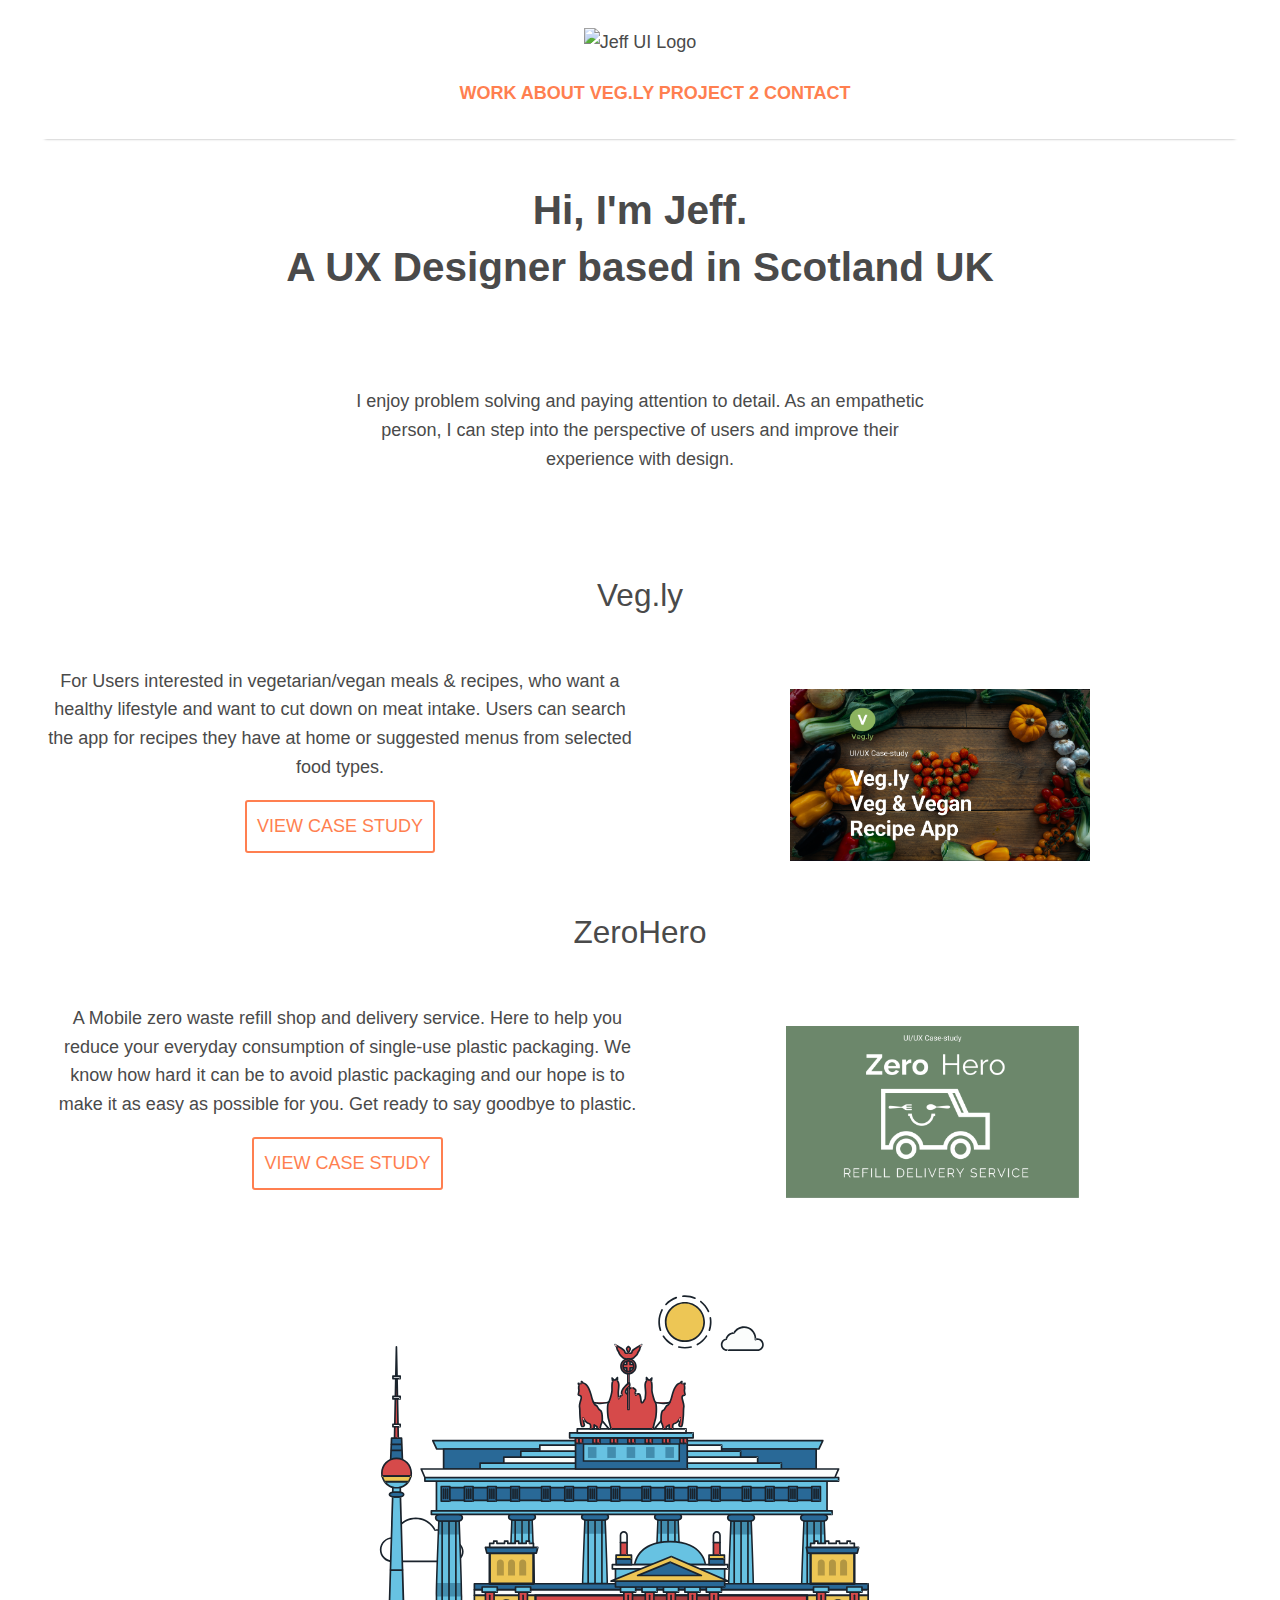
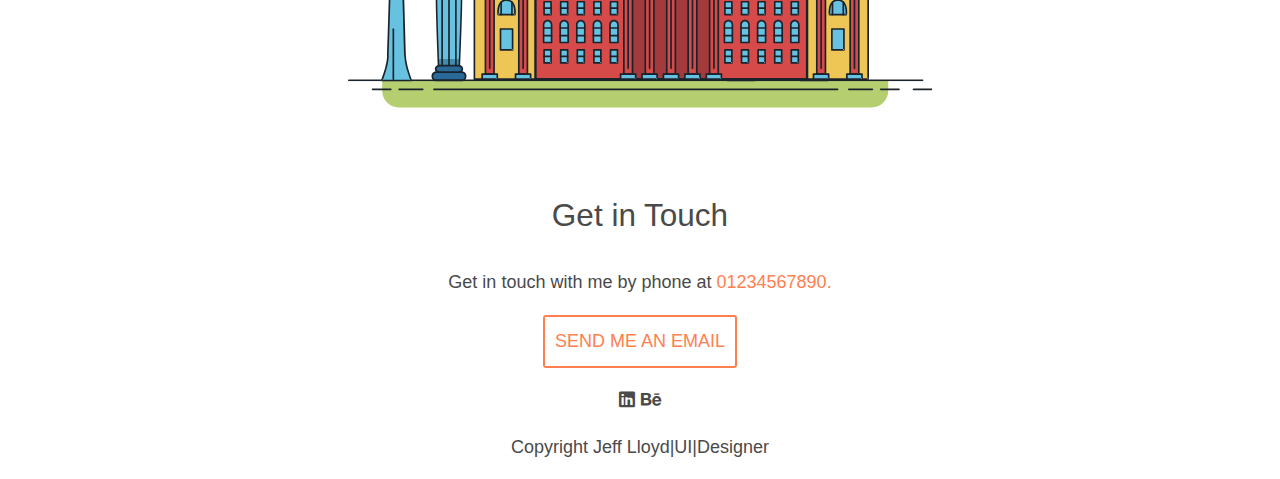
==== Index.html @ 9f799998 "Added CSS Animations" ====
<!DOCTYPE html>
<html lang="en" dir="ltr">

<head>
  <meta name="viewport" content="width=device-width, initial-scale=1" />
  <link rel="stylesheet" type="text/css" href="css/style.css" />
  <meta charset="utf-8">
  <link href="Images/favicon.png" rel="shortcut icon">
  <link rel="stylesheet" href="https://use.fontawesome.com/releases/v5.0.7/css/all.css">

  <title>
    Jeff Lloyd|UI|Designer
  </title>
</head>

<body id="home">
  <div class="container">
    </style>
    <header>
      <img class="logo" img src="Images/Logo.png" alt="Jeff UI Logo" </img>
      <nav>
        <ul class="navigation">
          <a href="index.html">Work</a>
          <a href="about.html">About</a>
          <a href="vegly.html">Veg.ly</a>
          <a href="#">Project 2</a>
          <a href="#">Contact</a>
      </nav>
  </div>
  </header>

  <main>
    <div id="hero">
      <div class="container">
        <h2>Hi, I'm Jeff.<br>A UX Designer based in Scotland UK</h2>
        <span>
          <p> I enjoy problem solving and paying attention to detail. As an empathetic person,
            I can step into the perspective of users and improve their experience with design.</p>
      </div>
    </div>

    <div id="work">
      <!-- work section -->
      <div class="container">
        <h3>Veg.ly</h3>
        <div class="row">
          <div class="column col-md-6">
            <p>For Users interested in vegetarian/vegan meals & recipes, who want a healthy lifestyle and want to cut down on meat intake.
              Users can search the app for recipes they have at home or suggested menus from selected food types.</p>
            <a href="#" class="button contact">View Case Study</a>
          </div>


          <div class="row">
            <div class="column col-md-6">
              <picture>
                <source srcset="https://via.placeholder.com/400" media="(max-width:767px)">
                <img src="Images/vegly.png" alt="Veg.ly Portfolio" width="1200x800" alt="veg.ly Prototype">
              </picture>
            </div>


            <div id="work">
              <!-- work section -->
              <div class="container">
                <h3>ZeroHero</h3>
                <div class="row">
                  <div class="column col-md-6">
                    <p>A Mobile zero waste refill shop and delivery service. Here to help you reduce your everyday consumption of single-use plastic packaging.
                      We know how hard it can be to avoid plastic packaging and our hope is to make it as easy as possible for you.
                      Get ready to say goodbye to plastic.</p>
                    <a href="#" class="button contact">View Case Study</a>
                  </div>


                  <div class="row">
                    <div class="column col-md-6">
                      <picture>
                        <source srcset="https://via.placeholder.com/400" media="(max-width:767px)">
                        <img src="Images/zerohero.png" alt="Veg.ly Portfolio" width="1200x800" alt="Zerohereo Prototype">
                      </picture>
                    </div>

                    <div>
                      <picture>
                        <svg id="about-picture" xmlns="http://www.w3.org/2000/svg" class="berlin-illustration" height="auto" viewBox="0 0 700 505" xmlns:xlink="http://www.w3.org/1999/xlink">
                          <defs>
                            <polygon id="a" points=".06 231.917 .06 .929 688.717 .929 688.717 231.917"></polygon>
                          </defs>
                          <g fill="none" fill-rule="evenodd">
                            <g transform="translate(0 241)" class="cloud-front">
                              <path fill="#1A232C"
                                d="M87.602,29 L87.602,28 C87.326,28.001 87.103,28.024 86.927,28.033 L86.979,29.031 L87.947,28.78 C85.741,20.282 78.041,14.002 68.852,14 C67.858,14 66.904,14.096 65.98,14.231 L66.125,15.22 L67.019,14.772 C62.626,6.015 53.567,0.001 43.102,0 C29.041,0.002 17.524,10.848 16.443,24.632 L17.44,24.71 L17.606,23.724 C16.803,23.589 15.969,23.5 15.102,23.5 C6.817,23.501 0.102,30.215 0.102,38.5 C0.102,46.785 6.817,53.499 15.102,53.5 L87.602,53.5 C94.644,53.499 100.351,47.792 100.352,40.75 C100.351,33.708 94.644,28.001 87.602,28 L87.602,30 C90.573,30 93.254,31.202 95.203,33.149 C97.15,35.097 98.351,37.778 98.352,40.75 C98.351,43.722 97.15,46.403 95.203,48.351 C93.254,50.298 90.573,51.5 87.602,51.5 L15.102,51.5 C11.509,51.5 8.265,50.046 5.909,47.692 C3.555,45.337 2.102,42.093 2.102,38.5 C2.102,34.907 3.555,31.663 5.909,29.308 C8.265,26.954 11.509,25.5 15.102,25.5 C15.831,25.5 16.553,25.575 17.273,25.697 C17.551,25.743 17.832,25.672 18.055,25.499 C18.277,25.325 18.414,25.07 18.436,24.789 C19.436,12.04 30.094,1.998 43.102,2 C52.786,1.999 61.163,7.564 65.231,15.669 C65.425,16.055 65.842,16.272 66.27,16.21 C67.132,16.084 67.988,16 68.852,16 C77.108,15.998 84.027,21.647 86.011,29.283 C86.13,29.741 86.557,30.054 87.031,30.03 C87.27,30.017 87.457,29.999 87.602,30 L87.602,29"
                                transform="translate(38 36)"></path>
                            </g>
                            <path fill="#B5CE6F"
                              d="M646.484,484.382 C646.484,489.501 644.531,494.62 640.627,498.525 C636.722,502.43 631.603,504.382 626.484,504.382 L60.873,504.382 C55.754,504.382 50.636,502.43 46.731,498.525 C42.826,494.62 40.873,489.501 40.873,484.382 L40.873,471.917 L646.484,471.917 L646.484,484.382">
                            </path>
                            <polyline fill="#67C2E2" points="334.824 185.029 101.449 185.029 106.209 195.08 563.438 195.08 568.2 185.029 334.824 185.029"></polyline>
                            <path fill="#1A232C"
                              d="M334.824,185.029 L334.824,184.029 L101.449,184.029 C101.104,184.029 100.788,184.203 100.604,184.494 C100.42,184.785 100.398,185.146 100.545,185.457 L105.306,195.508 C105.471,195.856 105.824,196.079 106.209,196.079 L563.438,196.079 C563.824,196.079 564.177,195.856 564.342,195.508 L569.104,185.457 C569.251,185.146 569.229,184.785 569.045,184.494 C568.861,184.203 568.544,184.029 568.2,184.029 L334.824,184.029 L334.824,186.029 L566.62,186.029 L562.806,194.08 L106.842,194.08 L103.029,186.029 L334.824,186.029 L334.824,185.029">
                            </path>
                            <polygon fill="#296997" points="114.416 218.974 560.222 218.974 560.222 195.08 114.416 195.08"></polygon>
                            <path fill="#1A232C"
                              d="M560.222,218.974 L560.222,217.974 L115.416,217.974 L115.416,196.079 L559.222,196.079 L559.222,218.974 L560.222,218.974 L560.222,217.974 L560.222,218.974 L561.222,218.974 L561.222,195.08 C561.222,194.816 561.115,194.559 560.929,194.372 C560.742,194.186 560.485,194.08 560.222,194.08 L114.416,194.08 C114.152,194.08 113.895,194.186 113.708,194.372 C113.522,194.559 113.416,194.816 113.416,195.08 L113.416,218.974 C113.416,219.237 113.522,219.495 113.708,219.681 C113.895,219.867 114.152,219.974 114.416,219.974 L560.222,219.974 C560.485,219.974 560.742,219.867 560.929,219.681 C561.115,219.495 561.222,219.237 561.222,218.974 L560.222,218.974">
                            </path>
                            <polygon fill="#67C2E2" points="105.85 269.08 573.225 269.08 573.225 233.398 105.85 233.398"></polygon>
                            <path fill="#1A232C"
                              d="M573.225,233.398 L573.225,232.398 L105.85,232.398 C105.587,232.398 105.329,232.505 105.143,232.691 C104.957,232.877 104.85,233.134 104.85,233.398 L104.85,269.08 C104.85,269.344 104.957,269.601 105.143,269.788 C105.329,269.974 105.587,270.08 105.85,270.08 L573.225,270.08 C573.488,270.08 573.745,269.974 573.932,269.788 C574.118,269.601 574.225,269.344 574.225,269.08 L574.225,233.398 C574.225,233.134 574.118,232.877 573.932,232.691 C573.745,232.505 573.488,232.398 573.225,232.398 L573.225,233.398 L572.225,233.398 L572.225,268.08 L106.85,268.08 L106.85,234.398 L573.225,234.398 L573.225,233.398 L572.225,233.398 L573.225,233.398">
                            </path>
                            <polygon fill="#296997" points="116.751 256.508 562.557 256.508 562.557 241.243 116.751 241.243"></polygon>
                            <path fill="#1A232C"
                              d="M562.557,256.508 L562.557,255.508 L117.75,255.508 L117.75,242.243 L561.557,242.243 L561.557,256.508 L562.557,256.508 L562.557,255.508 L562.557,256.508 L563.557,256.508 L563.557,241.243 C563.557,240.979 563.45,240.722 563.264,240.535 C563.078,240.349 562.82,240.243 562.557,240.243 L116.75,240.243 C116.487,240.243 116.23,240.349 116.043,240.535 C115.857,240.722 115.751,240.979 115.751,241.243 L115.751,256.508 C115.751,256.771 115.857,257.029 116.043,257.215 C116.23,257.401 116.487,257.508 116.751,257.508 L562.557,257.508 C562.82,257.508 563.077,257.401 563.264,257.215 C563.45,257.029 563.557,256.771 563.557,256.508 L562.557,256.508">
                            </path>
                            <polygon fill="#67C2E2" points="158.07 218.974 518.563 218.974 518.563 211.858 158.07 211.858"></polygon>
                            <path fill="#1A232C"
                              d="M518.563,211.858 L518.563,210.858 L158.07,210.858 C157.807,210.858 157.549,210.964 157.363,211.151 C157.177,211.337 157.07,211.594 157.07,211.858 L157.07,218.974 C157.07,219.237 157.177,219.495 157.363,219.681 C157.549,219.867 157.807,219.974 158.07,219.974 L518.563,219.974 C518.826,219.974 519.083,219.867 519.27,219.681 C519.456,219.495 519.562,219.237 519.562,218.974 L519.562,211.858 C519.562,211.594 519.456,211.337 519.27,211.151 C519.083,210.964 518.826,210.858 518.563,210.858 L518.563,211.858 L517.563,211.858 L517.563,217.974 L159.07,217.974 L159.07,212.858 L518.563,212.858 L518.563,211.858 L517.563,211.858 L518.563,211.858">
                            </path>
                            <polygon fill="#FBFDFC" points="186.438 211.858 490.194 211.858 490.194 204.741 186.438 204.741"></polygon>
                            <path fill="#1A232C"
                              d="M490.194,204.741 L490.194,203.741 L186.438,203.741 C186.175,203.741 185.917,203.848 185.731,204.034 C185.545,204.221 185.438,204.478 185.438,204.741 L185.438,211.858 C185.438,212.121 185.545,212.379 185.731,212.565 C185.917,212.751 186.175,212.858 186.438,212.858 L490.194,212.858 C490.458,212.858 490.715,212.751 490.902,212.565 C491.088,212.379 491.194,212.121 491.194,211.858 L491.194,204.741 C491.194,204.478 491.088,204.221 490.902,204.034 C490.715,203.848 490.458,203.741 490.194,203.741 L490.194,204.741 L489.194,204.741 L489.194,210.858 L187.438,210.858 L187.438,205.741 L490.194,205.741 L490.194,204.741 L489.194,204.741 L490.194,204.741">
                            </path>
                            <polygon fill="#67C2E2" points="206.805 204.741 469.828 204.741 469.828 197.624 206.805 197.624"></polygon>
                            <path fill="#1A232C"
                              d="M469.828,197.624 L469.828,196.624 L206.805,196.624 C206.541,196.624 206.284,196.731 206.098,196.917 C205.911,197.103 205.805,197.361 205.805,197.624 L205.805,204.741 C205.805,205.005 205.911,205.262 206.098,205.449 C206.284,205.635 206.541,205.741 206.805,205.741 L469.828,205.741 C470.091,205.741 470.349,205.635 470.535,205.449 C470.722,205.262 470.828,205.005 470.828,204.741 L470.828,197.624 C470.828,197.361 470.722,197.103 470.535,196.917 C470.349,196.731 470.091,196.624 469.828,196.624 L469.828,197.624 L468.828,197.624 L468.828,203.741 L207.805,203.741 L207.805,198.624 L469.828,198.624 L469.828,197.624 L468.828,197.624 L469.828,197.624">
                            </path>
                            <polygon fill="#FBFDFC" points="229.521 197.624 447.111 197.624 447.111 190.509 229.521 190.509"></polygon>
                            <path fill="#1A232C"
                              d="M447.111,190.509 L447.111,189.509 L229.521,189.509 C229.258,189.509 229,189.616 228.814,189.802 C228.628,189.988 228.521,190.246 228.521,190.509 L228.521,197.624 C228.521,197.888 228.628,198.145 228.814,198.332 C229,198.518 229.258,198.624 229.521,198.624 L447.111,198.624 C447.375,198.624 447.632,198.518 447.818,198.332 C448.005,198.145 448.111,197.888 448.111,197.624 L448.111,190.509 C448.111,190.246 448.005,189.988 447.818,189.802 C447.632,189.616 447.375,189.509 447.111,189.509 L447.111,190.509 L446.111,190.509 L446.111,196.624 L230.521,196.624 L230.521,191.509 L447.111,191.509 L447.111,190.509 L446.111,190.509 L447.111,190.509">
                            </path>
                            <path fill="#67C2E2"
                              d="M135.607,355.447 C135.163,337.766 134.264,313.326 133.648,297.387 C133.274,287.721 133.004,281.18 133.004,281.18 L108.722,281.18 C108.722,281.18 108.452,287.721 108.079,297.387 C107.462,313.326 106.563,337.766 106.119,355.447 C105.953,362.059 105.85,367.732 105.85,371.653 L105.85,371.654 C105.85,386.117 107.243,424.332 108.089,446.189 C108.457,455.706 108.722,462.126 108.722,462.126 L133.004,462.126 C133.004,462.126 133.269,455.706 133.637,446.189 C134.482,424.332 135.876,386.117 135.876,371.654 L135.876,371.653 C135.876,367.732 135.773,362.059 135.607,355.447">
                            </path>
                            <path fill="#428DAE"
                              d="M133.648 297.387L108.079 297.387C108.452 287.721 108.722 281.18 108.722 281.18L133.004 281.18C133.004 281.18 133.274 287.721 133.648 297.387M135.876 371.654L105.85 371.654 105.85 371.653C105.85 367.732 105.953 362.059 106.119 355.447L135.607 355.447C135.773 362.059 135.876 367.732 135.876 371.653L135.876 371.654M133.004 462.126L108.722 462.126C108.722 462.126 108.457 455.706 108.089 446.189L133.637 446.189C133.269 455.706 133.004 462.126 133.004 462.126">
                            </path>
                            <path fill="#1A232C"
                              d="M109.612,461.199 L132.114,461.199 C132.447,453.007 134.949,390.886 134.949,371.653 C134.949,352.42 132.447,290.299 132.114,282.108 L109.612,282.108 C109.279,290.299 106.778,352.42 106.778,371.653 C106.778,390.886 109.279,453.007 109.612,461.199 Z M133.895,463.054 L107.832,463.054 L107.794,462.164 C107.766,461.466 104.922,392.193 104.922,371.653 C104.922,351.114 107.766,281.839 107.794,281.142 L107.832,280.252 L133.895,280.252 L133.931,281.142 C133.96,281.839 136.804,351.114 136.804,371.653 C136.804,392.193 133.96,461.466 133.931,462.164 L133.895,463.054 L133.895,463.054 Z">
                            </path>
                            <path fill="#1A232C"
                              d="M111.638 281.18L111.638 462.126C111.638 462.679 112.086 463.126 112.638 463.126 113.19 463.126 113.638 462.679 113.638 462.126L113.638 281.18C113.638 280.628 113.19 280.18 112.638 280.18 112.086 280.18 111.638 280.628 111.638 281.18M119.863 281.18L119.863 462.126C119.863 462.679 120.311 463.126 120.863 463.126 121.416 463.126 121.863 462.679 121.863 462.126L121.863 281.18C121.863 280.628 121.416 280.18 120.863 280.18 120.311 280.18 119.863 280.628 119.863 281.18M128.088 281.18L128.088 462.126C128.088 462.679 128.536 463.126 129.088 463.126 129.64 463.126 130.088 462.679 130.088 462.126L130.088 281.18C130.088 280.628 129.64 280.18 129.088 280.18 128.536 280.18 128.088 280.628 128.088 281.18">
                            </path>
                            <path fill="#296997"
                              d="M136.79,277.265 C136.79,279.418 134.675,281.18 132.09,281.18 L109.636,281.18 C107.051,281.18 104.936,279.418 104.936,277.265 C104.936,275.111 107.051,273.349 109.636,273.349 L132.09,273.349 C134.675,273.349 136.79,275.111 136.79,277.265">
                            </path>
                            <path fill="#1A232C"
                              d="M136.79,277.265 L135.79,277.265 C135.789,278.005 135.433,278.704 134.769,279.262 C134.109,279.814 133.155,280.181 132.09,280.18 L109.636,280.18 C108.571,280.181 107.617,279.814 106.956,279.262 C106.293,278.704 105.936,278.005 105.936,277.265 C105.936,276.524 106.293,275.825 106.957,275.267 C107.617,274.715 108.571,274.348 109.636,274.349 L132.09,274.349 C133.155,274.348 134.109,274.716 134.769,275.267 C135.433,275.825 135.789,276.524 135.79,277.265 L137.79,277.265 C137.791,275.851 137.09,274.593 136.049,273.731 C135.006,272.863 133.61,272.35 132.09,272.349 L109.636,272.349 C108.116,272.35 106.72,272.863 105.676,273.731 C104.636,274.593 103.935,275.851 103.936,277.265 C103.935,278.678 104.636,279.937 105.677,280.798 C106.72,281.666 108.116,282.179 109.636,282.18 L132.09,282.18 C133.61,282.179 135.006,281.666 136.049,280.798 C137.09,279.937 137.791,278.678 137.79,277.265 L136.79,277.265">
                            </path>
                            <path fill="#296997"
                              d="M140.775,467.217 C140.775,469.803 138.661,471.917 136.076,471.917 L105.65,471.917 C103.065,471.917 100.951,469.803 100.951,467.217 L100.951,466.825 C100.951,464.241 103.065,462.126 105.65,462.126 L136.076,462.126 C138.661,462.126 140.775,464.241 140.775,466.825 L140.775,467.217">
                            </path>
                            <path fill="#1A232C"
                              d="M140.775,467.217 L139.775,467.217 C139.775,468.235 139.361,469.155 138.688,469.83 C138.013,470.503 137.093,470.917 136.076,470.917 L105.65,470.917 C104.633,470.917 103.713,470.504 103.038,469.83 C102.365,469.155 101.951,468.235 101.951,467.217 L101.951,466.825 C101.951,465.808 102.365,464.889 103.038,464.214 C103.713,463.54 104.633,463.127 105.65,463.126 L136.076,463.126 C137.093,463.127 138.013,463.54 138.688,464.214 C139.362,464.889 139.775,465.808 139.775,466.825 L139.775,467.217 L141.775,467.217 L141.775,466.825 C141.772,463.684 139.217,461.13 136.076,461.126 L105.65,461.126 C102.509,461.13 99.955,463.684 99.951,466.825 L99.951,467.217 C99.954,470.36 102.509,472.914 105.65,472.917 L136.076,472.917 C139.217,472.914 141.772,470.36 141.775,467.217 L140.775,467.217">
                            </path>
                            <path fill="#296997"
                              d="M136.79,458.208 C136.79,460.363 134.675,462.126 132.09,462.126 L109.636,462.126 C107.051,462.126 104.936,460.363 104.936,458.208 C104.936,456.057 107.051,454.292 109.636,454.292 L132.09,454.292 C134.675,454.292 136.79,456.057 136.79,458.208">
                            </path>
                            <path fill="#1A232C"
                              d="M136.79,458.208 L135.79,458.208 C135.789,458.949 135.432,459.649 134.769,460.207 C134.108,460.76 133.154,461.128 132.09,461.126 L109.636,461.126 C108.572,461.128 107.617,460.76 106.957,460.207 C106.293,459.649 105.936,458.949 105.936,458.208 C105.936,457.47 106.293,456.77 106.957,456.212 C107.617,455.659 108.572,455.291 109.636,455.292 L132.09,455.292 C133.154,455.291 134.108,455.659 134.769,456.212 C135.433,456.77 135.789,457.47 135.79,458.208 L137.79,458.208 C137.791,456.796 137.09,455.538 136.05,454.675 C135.006,453.808 133.61,453.294 132.09,453.292 L109.636,453.292 C108.115,453.294 106.719,453.808 105.676,454.675 C104.636,455.538 103.935,456.796 103.936,458.208 C103.935,459.622 104.636,460.881 105.676,461.743 C106.72,462.611 108.116,463.125 109.636,463.126 L132.09,463.126 C133.61,463.125 135.006,462.611 136.05,461.743 C137.09,460.881 137.791,459.622 137.79,458.208 L136.79,458.208">
                            </path>
                            <path fill="#67C2E2"
                              d="M572.471,355.447 C572.025,337.766 571.126,313.326 570.51,297.387 C570.137,287.721 569.867,281.18 569.867,281.18 L545.585,281.18 C545.585,281.18 545.315,287.721 544.942,297.387 C544.326,313.326 543.427,337.766 542.981,355.447 C542.815,362.059 542.713,367.732 542.713,371.653 L542.713,371.654 C542.713,386.117 544.107,424.332 544.952,446.189 C545.32,455.706 545.585,462.126 545.585,462.126 L569.867,462.126 C569.867,462.126 570.132,455.706 570.499,446.189 C571.346,424.332 572.739,386.117 572.739,371.654 L572.739,371.653 C572.739,367.732 572.637,362.059 572.471,355.447">
                            </path>
                            <path fill="#428DAE"
                              d="M569.582 297.387L566.951 297.387 566.951 282.108 568.977 282.108C569.063 284.206 569.29 289.841 569.582 297.387M564.951 297.387L545.871 297.387C546.162 289.841 546.39 284.206 546.476 282.108L564.951 282.108 564.951 297.387M571.8 369.187L566.951 369.187 566.951 356.265 571.562 356.265C571.685 361.272 571.771 365.701 571.8 369.187M564.951 369.187L543.653 369.187C543.684 365.512 543.777 360.79 543.912 355.447L553.551 355.447 553.551 356.265 564.951 356.265 564.951 369.187">
                            </path>
                            <path fill="#1A232C"
                              d="M546.476,461.199 L568.977,461.199 C569.31,453.007 571.812,390.886 571.812,371.653 C571.812,352.42 569.31,290.299 568.977,282.108 L546.476,282.108 C546.142,290.299 543.642,352.42 543.642,371.653 C543.642,390.886 546.142,453.007 546.476,461.199 M570.758,463.054 L544.694,463.054 L544.658,462.164 C544.629,461.466 541.785,392.193 541.785,371.653 C541.785,351.114 544.629,281.839 544.658,281.142 L544.694,280.252 L570.758,280.252 L570.795,281.142 C570.823,281.839 573.667,351.114 573.667,371.653 C573.667,392.193 570.823,461.466 570.795,462.164 L570.758,463.054">
                            </path>
                            <path fill="#1A232C"
                              d="M548.501 281.18L548.501 462.126C548.501 462.679 548.949 463.126 549.501 463.126 550.053 463.126 550.501 462.679 550.501 462.126L550.501 281.18C550.501 280.628 550.053 280.18 549.501 280.18 548.949 280.18 548.501 280.628 548.501 281.18M556.727 281.18L556.727 462.126C556.727 462.679 557.174 463.126 557.727 463.126 558.279 463.126 558.727 462.679 558.727 462.126L558.727 281.18C558.727 280.628 558.279 280.18 557.727 280.18 557.174 280.18 556.727 280.628 556.727 281.18M564.951 281.18L564.951 462.126C564.951 462.679 565.399 463.126 565.951 463.126 566.503 463.126 566.951 462.679 566.951 462.126L566.951 281.18C566.951 280.628 566.503 280.18 565.951 280.18 565.399 280.18 564.951 280.628 564.951 281.18">
                            </path>
                            <path fill="#296997"
                              d="M573.653,277.265 C573.653,279.418 571.537,281.18 568.953,281.18 L546.499,281.18 C543.915,281.18 541.799,279.418 541.799,277.265 C541.799,275.111 543.915,273.349 546.499,273.349 L568.953,273.349 C571.537,273.349 573.653,275.111 573.653,277.265">
                            </path>
                            <path fill="#1A232C"
                              d="M573.653,277.265 L572.653,277.265 C572.653,278.005 572.296,278.704 571.632,279.262 C570.972,279.814 570.017,280.181 568.953,280.18 L546.499,280.18 C545.435,280.181 544.48,279.814 543.82,279.262 C543.156,278.704 542.8,278.005 542.799,277.265 C542.8,276.525 543.156,275.825 543.82,275.267 C544.481,274.715 545.435,274.348 546.499,274.349 L568.953,274.349 C570.017,274.348 570.972,274.715 571.632,275.267 C572.296,275.825 572.653,276.525 572.653,277.265 L574.653,277.265 C574.654,275.851 573.953,274.593 572.912,273.731 C571.869,272.863 570.473,272.35 568.953,272.349 L546.499,272.349 C544.979,272.35 543.583,272.863 542.54,273.731 C541.499,274.593 540.798,275.851 540.799,277.265 C540.798,278.679 541.499,279.937 542.54,280.798 C543.583,281.666 544.979,282.179 546.499,282.18 L568.953,282.18 C570.473,282.179 571.869,281.666 572.912,280.798 C573.953,279.937 574.654,278.679 574.653,277.265 L573.653,277.265">
                            </path>
                            <path fill="#296997"
                              d="M577.639,467.217 C577.639,469.803 575.524,471.917 572.938,471.917 L542.514,471.917 C539.929,471.917 537.813,469.803 537.813,467.217 L537.813,466.825 C537.813,464.241 539.929,462.126 542.514,462.126 L572.938,462.126 C575.524,462.126 577.639,464.241 577.639,466.825 L577.639,467.217">
                            </path>
                            <path fill="#1A232C"
                              d="M577.639,467.217 L576.639,467.217 C576.638,468.235 576.225,469.155 575.551,469.83 C574.876,470.503 573.956,470.917 572.938,470.917 L542.514,470.917 C541.497,470.917 540.576,470.503 539.901,469.83 C539.227,469.155 538.814,468.234 538.813,467.217 L538.813,466.825 C538.814,465.808 539.227,464.889 539.901,464.214 C540.576,463.54 541.497,463.127 542.514,463.126 L572.938,463.126 C573.956,463.127 574.876,463.54 575.551,464.214 C576.225,464.888 576.638,465.808 576.639,466.825 L576.639,467.217 L578.639,467.217 L578.639,466.825 C578.635,463.684 576.081,461.13 572.938,461.126 L542.514,461.126 C539.372,461.13 536.817,463.684 536.813,466.825 L536.813,467.217 C536.817,470.36 539.372,472.914 542.514,472.917 L572.938,472.917 C576.081,472.914 578.635,470.359 578.639,467.217 L577.639,467.217">
                            </path>
                            <path fill="#296997"
                              d="M573.653,458.208 C573.653,460.363 571.537,462.126 568.953,462.126 L546.499,462.126 C543.915,462.126 541.799,460.363 541.799,458.208 C541.799,456.057 543.915,454.292 546.499,454.292 L568.953,454.292 C571.537,454.292 573.653,456.057 573.653,458.208">
                            </path>
                            <path fill="#1A232C"
                              d="M573.653,458.208 L572.653,458.208 C572.653,458.949 572.296,459.649 571.632,460.207 C570.971,460.76 570.017,461.128 568.953,461.126 L546.499,461.126 C545.435,461.128 544.481,460.76 543.82,460.207 C543.157,459.649 542.799,458.949 542.799,458.208 C542.799,457.47 543.156,456.77 543.82,456.212 C544.481,455.659 545.435,455.291 546.499,455.292 L568.953,455.292 C570.017,455.291 570.971,455.659 571.632,456.212 C572.296,456.77 572.653,457.47 572.653,458.208 L574.653,458.208 C574.654,456.796 573.953,455.538 572.912,454.675 C571.869,453.808 570.473,453.294 568.953,453.292 L546.499,453.292 C544.979,453.294 543.583,453.808 542.54,454.675 C541.499,455.538 540.798,456.796 540.799,458.208 C540.798,459.622 541.499,460.881 542.54,461.743 C543.583,462.611 544.979,463.125 546.499,463.126 L568.953,463.126 C570.473,463.125 571.869,462.611 572.912,461.743 C573.953,460.881 574.654,459.622 574.653,458.208 L573.653,458.208">
                            </path>
                            <path fill="#67C2E2"
                              d="M485.098,355.447 C484.654,337.766 483.753,313.326 483.137,297.387 C482.764,287.721 482.494,281.18 482.494,281.18 L458.213,281.18 C458.213,281.18 457.942,287.721 457.569,297.387 C456.953,313.326 456.055,337.766 455.608,355.447 C455.443,362.059 455.34,367.732 455.34,371.653 L455.34,371.654 C455.34,386.117 456.733,424.332 457.58,446.189 C457.948,455.706 458.213,462.126 458.213,462.126 L482.494,462.126 C482.494,462.126 482.759,455.706 483.126,446.189 C483.973,424.332 485.366,386.117 485.366,371.654 L485.366,371.653 C485.366,367.732 485.265,362.059 485.098,355.447">
                            </path>
                            <path fill="#428DAE"
                              d="M483.137 297.387L457.569 297.387C457.942 287.721 458.213 281.18 458.213 281.18L482.494 281.18C482.494 281.18 482.764 287.721 483.137 297.387M485.355 369.187L455.351 369.187C455.382 365.502 455.475 360.78 455.608 355.447L485.098 355.447C485.232 360.78 485.325 365.502 485.355 369.187">
                            </path>
                            <path fill="#1A232C"
                              d="M459.103,461.199 L481.605,461.199 C481.938,453.007 484.439,390.886 484.439,371.653 C484.439,352.42 481.938,290.299 481.605,282.108 L459.103,282.108 C458.769,290.299 456.268,352.42 456.268,371.653 C456.268,390.886 458.769,453.007 459.103,461.199 Z M483.386,463.054 L457.321,463.054 L457.285,462.164 C457.256,461.466 454.412,392.193 454.412,371.653 C454.412,351.114 457.256,281.839 457.285,281.142 L457.321,280.252 L483.386,280.252 L483.422,281.142 C483.45,281.839 486.294,351.114 486.294,371.653 C486.294,392.193 483.45,461.466 483.422,462.164 L483.386,463.054 L483.386,463.054 Z">
                            </path>
                            <path fill="#1A232C"
                              d="M461.128 281.18L461.128 462.126C461.128 462.679 461.576 463.126 462.128 463.126 462.68 463.126 463.128 462.679 463.128 462.126L463.128 281.18C463.128 280.628 462.68 280.18 462.128 280.18 461.576 280.18 461.128 280.628 461.128 281.18M469.354 281.18L469.354 462.126C469.354 462.679 469.801 463.126 470.354 463.126 470.906 463.126 471.354 462.679 471.354 462.126L471.354 281.18C471.354 280.628 470.906 280.18 470.354 280.18 469.801 280.18 469.354 280.628 469.354 281.18M477.578 281.18L477.578 462.126C477.578 462.679 478.026 463.126 478.578 463.126 479.13 463.126 479.578 462.679 479.578 462.126L479.578 281.18C479.578 280.628 479.13 280.18 478.578 280.18 478.026 280.18 477.578 280.628 477.578 281.18">
                            </path>
                            <path fill="#296997"
                              d="M486.281,277.265 C486.281,279.418 484.164,281.18 481.58,281.18 L459.126,281.18 C456.542,281.18 454.426,279.418 454.426,277.265 C454.426,275.111 456.542,273.349 459.126,273.349 L481.58,273.349 C484.164,273.349 486.281,275.111 486.281,277.265">
                            </path>
                            <path fill="#1A232C"
                              d="M486.281,277.265 L485.281,277.265 C485.281,278.005 484.924,278.704 484.26,279.262 C483.599,279.814 482.644,280.181 481.58,280.18 L459.126,280.18 C458.062,280.181 457.107,279.814 456.447,279.262 C455.783,278.704 455.427,278.005 455.426,277.265 C455.427,276.525 455.783,275.825 456.447,275.267 C457.108,274.715 458.062,274.348 459.126,274.349 L481.58,274.349 C482.644,274.348 483.599,274.716 484.26,275.268 C484.924,275.825 485.281,276.525 485.281,277.265 L487.281,277.265 C487.282,275.851 486.58,274.593 485.54,273.731 C484.496,272.863 483.1,272.35 481.58,272.349 L459.126,272.349 C457.606,272.35 456.21,272.863 455.167,273.731 C454.126,274.593 453.425,275.851 453.426,277.265 C453.425,278.679 454.126,279.937 455.167,280.798 C456.21,281.666 457.606,282.179 459.126,282.18 L481.58,282.18 C483.1,282.179 484.496,281.666 485.54,280.799 C486.58,279.937 487.282,278.679 487.281,277.265 L486.281,277.265">
                            </path>
                            <path fill="#296997"
                              d="M490.266,467.217 C490.266,469.803 488.151,471.917 485.565,471.917 L455.141,471.917 C452.556,471.917 450.44,469.803 450.44,467.217 L450.44,466.825 C450.44,464.241 452.556,462.126 455.141,462.126 L485.565,462.126 C488.151,462.126 490.266,464.241 490.266,466.825 L490.266,467.217">
                            </path>
                            <path fill="#1A232C"
                              d="M490.266,467.217 L489.266,467.217 C489.265,468.235 488.852,469.155 488.178,469.83 C487.503,470.503 486.583,470.917 485.565,470.917 L455.141,470.917 C454.124,470.917 453.203,470.503 452.528,469.83 C451.854,469.155 451.441,468.234 451.44,467.217 L451.44,466.825 C451.441,465.808 451.854,464.889 452.528,464.214 C453.203,463.54 454.124,463.127 455.141,463.126 L485.565,463.126 C486.583,463.127 487.503,463.54 488.178,464.214 C488.852,464.888 489.265,465.808 489.266,466.825 L489.266,467.217 L491.266,467.217 L491.266,466.825 C491.262,463.684 488.708,461.13 485.565,461.126 L455.141,461.126 C451.999,461.13 449.444,463.684 449.44,466.825 L449.44,467.217 C449.444,470.36 451.999,472.914 455.141,472.917 L485.565,472.917 C488.708,472.914 491.262,470.359 491.266,467.217 L490.266,467.217">
                            </path>
                            <path fill="#296997"
                              d="M486.281,458.208 C486.281,460.363 484.164,462.126 481.58,462.126 L459.126,462.126 C456.542,462.126 454.426,460.363 454.426,458.208 C454.426,456.057 456.542,454.292 459.126,454.292 L481.58,454.292 C484.164,454.292 486.281,456.057 486.281,458.208">
                            </path>
                            <path fill="#1A232C"
                              d="M486.281,458.208 L485.281,458.208 C485.281,458.949 484.923,459.649 484.26,460.207 C483.599,460.76 482.644,461.128 481.58,461.126 L459.126,461.126 C458.062,461.128 457.108,460.76 456.447,460.207 C455.784,459.649 455.427,458.949 455.426,458.208 C455.426,457.47 455.783,456.77 456.447,456.212 C457.108,455.659 458.062,455.291 459.126,455.292 L481.58,455.292 C482.644,455.291 483.598,455.659 484.26,456.212 C484.924,456.77 485.281,457.47 485.281,458.208 L487.281,458.208 C487.282,456.795 486.58,455.538 485.54,454.675 C484.496,453.808 483.1,453.294 481.58,453.292 L459.126,453.292 C457.606,453.294 456.21,453.808 455.167,454.675 C454.126,455.538 453.425,456.796 453.426,458.208 C453.425,459.622 454.126,460.881 455.167,461.743 C456.21,462.611 457.606,463.125 459.126,463.126 L481.58,463.126 C483.1,463.125 484.496,462.611 485.54,461.743 C486.581,460.881 487.282,459.622 487.281,458.208 L486.281,458.208">
                            </path>
                            <path fill="#67C2E2"
                              d="M397.726,354.466 C397.28,336.787 396.381,312.346 395.765,296.407 C395.392,286.742 395.122,280.2 395.122,280.2 L370.84,280.2 C370.84,280.2 370.57,286.742 370.197,296.407 C369.581,312.346 368.682,336.787 368.236,354.466 C368.07,361.078 367.968,366.751 367.968,370.672 L367.968,370.673 C367.968,385.136 369.361,423.352 370.207,445.208 C370.575,454.726 370.84,461.146 370.84,461.146 L395.122,461.146 C395.122,461.146 395.386,454.726 395.754,445.208 C396.601,423.352 397.994,385.136 397.994,370.673 L397.994,370.672 C397.994,366.751 397.892,361.078 397.726,354.466">
                            </path>
                            <path fill="#428DAE"
                              d="M394.837 296.407L392.206 296.407 392.206 281.127 394.233 281.127C394.318 283.225 394.545 288.861 394.837 296.407L394.837 296.407zM383.981 296.407L390.206 296.407 390.206 281.127 383.981 281.127 383.981 296.407zM375.756 296.407L381.98 296.407 381.98 281.127 375.756 281.127 375.756 296.407zM373.756 296.407L371.126 296.407C371.417 288.861 371.645 283.225 371.73 281.127L373.756 281.127 373.756 296.407 373.756 296.407zM397.062 369.187L392.206 369.187 392.206 354.466 396.796 354.466C396.943 360.298 397.041 365.389 397.062 369.187L397.062 369.187zM383.981 369.187L390.206 369.187 390.206 354.466 383.981 354.466 383.981 369.187zM375.756 369.187L381.98 369.187 381.98 354.466 375.756 354.466 375.756 369.187zM373.756 369.187L368.9 369.187C368.921 365.389 369.019 360.298 369.166 354.466L373.756 354.466 373.756 369.187 373.756 369.187z">
                            </path>
                            <path fill="#1A232C"
                              d="M371.73,460.218 L394.233,460.218 C394.565,452.027 397.066,389.906 397.066,370.672 C397.066,351.44 394.565,289.319 394.233,281.127 L371.73,281.127 C371.397,289.319 368.895,351.44 368.895,370.672 C368.895,389.906 371.397,452.027 371.73,460.218 M396.013,462.074 L369.949,462.074 L369.912,461.184 C369.884,460.486 367.04,391.212 367.04,370.672 C367.04,350.133 369.884,280.859 369.912,280.162 L369.949,279.272 L396.013,279.272 L396.05,280.162 C396.078,280.859 398.922,350.133 398.922,370.672 C398.922,391.212 396.078,460.486 396.05,461.184 L396.013,462.074">
                            </path>
                            <path fill="#1A232C"
                              d="M373.756 280.2L373.756 461.146C373.756 461.698 374.203 462.146 374.756 462.146 375.308 462.146 375.756 461.698 375.756 461.146L375.756 280.2C375.756 279.647 375.308 279.2 374.756 279.2 374.203 279.2 373.756 279.647 373.756 280.2M381.98 280.2L381.98 461.146C381.98 461.698 382.428 462.146 382.98 462.146 383.533 462.146 383.981 461.698 383.981 461.146L383.981 280.2C383.981 279.647 383.533 279.2 382.98 279.2 382.428 279.2 381.98 279.647 381.98 280.2M390.206 280.2L390.206 461.146C390.206 461.698 390.654 462.146 391.206 462.146 391.758 462.146 392.206 461.698 392.206 461.146L392.206 280.2C392.206 279.647 391.758 279.2 391.206 279.2 390.654 279.2 390.206 279.647 390.206 280.2">
                            </path>
                            <path fill="#296997"
                              d="M398.908,276.285 C398.908,278.439 396.792,280.2 394.208,280.2 L371.754,280.2 C369.17,280.2 367.053,278.439 367.053,276.285 C367.053,274.13 369.17,272.369 371.754,272.369 L394.208,272.369 C396.792,272.369 398.908,274.13 398.908,276.285">
                            </path>
                            <path fill="#1A232C"
                              d="M398.908,276.285 L397.908,276.285 C397.907,277.025 397.551,277.724 396.887,278.281 C396.227,278.833 395.272,279.201 394.208,279.2 L371.754,279.2 C370.69,279.201 369.735,278.833 369.074,278.281 C368.41,277.724 368.053,277.025 368.053,276.285 C368.053,275.544 368.41,274.845 369.074,274.287 C369.735,273.735 370.69,273.367 371.754,273.369 L394.208,273.369 C395.272,273.367 396.227,273.735 396.887,274.287 C397.551,274.844 397.907,275.544 397.908,276.285 L399.908,276.285 C399.909,274.871 399.208,273.612 398.167,272.75 C397.124,271.883 395.728,271.37 394.208,271.369 L371.754,271.369 C370.234,271.37 368.838,271.883 367.794,272.75 C366.754,273.612 366.052,274.871 366.053,276.285 C366.052,277.699 366.754,278.957 367.795,279.818 C368.838,280.686 370.234,281.198 371.754,281.2 L394.208,281.2 C395.728,281.198 397.123,280.686 398.167,279.818 C399.208,278.957 399.909,277.698 399.908,276.285 L398.908,276.285">
                            </path>
                            <path fill="#296997"
                              d="M402.894,466.237 C402.894,468.823 400.779,470.937 398.193,470.937 L367.768,470.937 C365.183,470.937 363.068,468.823 363.068,466.237 L363.068,465.844 C363.068,463.26 365.183,461.146 367.768,461.146 L398.193,461.146 C400.779,461.146 402.894,463.26 402.894,465.844 L402.894,466.237">
                            </path>
                            <path fill="#1A232C"
                              d="M402.894,466.237 L401.894,466.237 C401.893,467.254 401.48,468.174 400.806,468.849 C400.131,469.523 399.211,469.937 398.193,469.937 L367.768,469.937 C366.751,469.937 365.831,469.523 365.156,468.849 C364.482,468.174 364.069,467.254 364.068,466.237 L364.068,465.844 C364.069,464.828 364.482,463.908 365.156,463.233 C365.831,462.56 366.751,462.146 367.768,462.146 L398.193,462.146 C399.211,462.146 400.131,462.56 400.806,463.233 C401.48,463.908 401.893,464.828 401.894,465.844 L401.894,466.237 L403.894,466.237 L403.894,465.844 C403.89,462.703 401.336,460.15 398.193,460.146 L367.768,460.146 C364.626,460.15 362.072,462.703 362.068,465.844 L362.068,466.237 C362.072,469.379 364.626,471.933 367.768,471.937 L398.193,471.937 C401.336,471.933 403.89,469.379 403.894,466.237 L402.894,466.237">
                            </path>
                            <path fill="#296997"
                              d="M398.908,457.228 C398.908,459.382 396.792,461.146 394.208,461.146 L371.754,461.146 C369.17,461.146 367.053,459.382 367.053,457.228 C367.053,455.077 369.17,453.312 371.754,453.312 L394.208,453.312 C396.792,453.312 398.908,455.077 398.908,457.228">
                            </path>
                            <path fill="#1A232C"
                              d="M398.908,457.228 L397.908,457.228 C397.908,457.968 397.55,458.669 396.887,459.226 C396.226,459.779 395.272,460.147 394.208,460.146 L371.754,460.146 C370.69,460.147 369.736,459.779 369.074,459.226 C368.411,458.668 368.053,457.968 368.053,457.228 C368.053,456.489 368.41,455.789 369.074,455.231 C369.736,454.679 370.69,454.311 371.754,454.312 L394.208,454.312 C395.272,454.311 396.226,454.679 396.887,455.231 C397.551,455.789 397.908,456.489 397.908,457.228 L399.908,457.228 C399.909,455.815 399.208,454.557 398.167,453.695 C397.124,452.827 395.728,452.313 394.208,452.312 L371.754,452.312 C370.234,452.313 368.838,452.827 367.794,453.695 C366.754,454.557 366.052,455.815 366.053,457.228 C366.052,458.642 366.753,459.901 367.794,460.763 C368.838,461.631 370.234,462.145 371.754,462.146 L394.208,462.146 C395.728,462.145 397.124,461.631 398.167,460.763 C399.208,459.9 399.909,458.642 399.908,457.228 L398.908,457.228">
                            </path>
                            <path fill="#67C2E2"
                              d="M310.353,354.466 C309.908,336.787 309.009,312.346 308.393,296.407 C308.019,286.742 307.75,280.2 307.75,280.2 L283.467,280.2 C283.467,280.2 283.198,286.742 282.824,296.407 C282.208,312.346 281.309,336.787 280.864,354.466 C280.698,361.078 280.596,366.751 280.596,370.672 L280.596,370.673 C280.596,385.136 281.989,423.352 282.834,445.208 C283.202,454.726 283.467,461.146 283.467,461.146 L307.75,461.146 C307.75,461.146 308.014,454.726 308.382,445.208 C309.228,423.352 310.622,385.136 310.622,370.673 L310.622,370.672 C310.622,366.751 310.518,361.078 310.353,354.466">
                            </path>
                            <path fill="#428DAE"
                              d="M308.393 296.407L282.824 296.407C283.198 286.742 283.467 280.2 283.467 280.2L307.75 280.2C307.75 280.2 308.019 286.742 308.393 296.407M310.617 369.187L280.6 369.187C280.621 365.377 280.718 360.285 280.864 354.466L310.353 354.466C310.498 360.285 310.596 365.377 310.617 369.187">
                            </path>
                            <path fill="#1A232C"
                              d="M284.357,460.218 L306.86,460.218 C307.193,452.027 309.694,389.906 309.694,370.672 C309.694,351.44 307.193,289.319 306.86,281.127 L284.357,281.127 C284.024,289.319 281.523,351.44 281.523,370.672 C281.523,389.906 284.024,452.027 284.357,460.218 Z M308.639,462.074 L282.576,462.074 L282.54,461.184 C282.511,460.486 279.668,391.212 279.668,370.672 C279.668,350.133 282.511,280.859 282.54,280.162 L282.576,279.272 L308.639,279.272 L308.677,280.162 C308.706,280.859 311.549,350.133 311.549,370.672 C311.549,391.212 308.706,460.486 308.677,461.184 L308.639,462.074 L308.639,462.074 Z">
                            </path>
                            <path fill="#1A232C"
                              d="M286.383 280.2L286.383 461.146C286.383 461.698 286.831 462.146 287.383 462.146 287.936 462.146 288.383 461.698 288.383 461.146L288.383 280.2C288.383 279.647 287.936 279.2 287.383 279.2 286.831 279.2 286.383 279.647 286.383 280.2M294.608 280.2L294.608 461.146C294.608 461.698 295.056 462.146 295.608 462.146 296.161 462.146 296.608 461.698 296.608 461.146L296.608 280.2C296.608 279.647 296.161 279.2 295.608 279.2 295.056 279.2 294.608 279.647 294.608 280.2M302.834 280.2L302.834 461.146C302.834 461.698 303.281 462.146 303.834 462.146 304.386 462.146 304.834 461.698 304.834 461.146L304.834 280.2C304.834 279.647 304.386 279.2 303.834 279.2 303.281 279.2 302.834 279.647 302.834 280.2">
                            </path>
                            <path fill="#296997"
                              d="M311.535,276.285 C311.535,278.439 309.42,280.2 306.836,280.2 L284.381,280.2 C281.797,280.2 279.681,278.439 279.681,276.285 C279.681,274.13 281.797,272.369 284.381,272.369 L306.836,272.369 C309.42,272.369 311.535,274.13 311.535,276.285">
                            </path>
                            <path fill="#1A232C"
                              d="M311.535,276.285 L310.535,276.285 C310.534,277.025 310.177,277.724 309.514,278.282 C308.854,278.833 307.901,279.201 306.836,279.2 L284.381,279.2 C283.316,279.201 282.362,278.833 281.702,278.281 C281.038,277.724 280.681,277.025 280.681,276.285 C280.681,275.544 281.038,274.844 281.702,274.287 C282.362,273.735 283.317,273.367 284.381,273.369 L306.836,273.369 C307.9,273.367 308.854,273.735 309.514,274.287 C310.177,274.844 310.534,275.544 310.535,276.285 L312.535,276.285 C312.535,274.871 311.835,273.613 310.795,272.75 C309.751,271.883 308.356,271.37 306.836,271.369 L284.381,271.369 C282.861,271.37 281.465,271.883 280.422,272.75 C279.381,273.612 278.68,274.871 278.681,276.285 C278.68,277.698 279.381,278.957 280.422,279.818 C281.465,280.686 282.861,281.198 284.381,281.2 L306.836,281.2 C308.356,281.198 309.751,280.685 310.794,279.818 C311.835,278.956 312.535,277.698 312.535,276.285 L311.535,276.285">
                            </path>
                            <path fill="#296997"
                              d="M315.522,466.237 C315.522,468.823 313.407,470.937 310.821,470.937 L280.396,470.937 C277.811,470.937 275.696,468.823 275.696,466.237 L275.696,465.844 C275.696,463.26 277.811,461.146 280.396,461.146 L310.821,461.146 C313.407,461.146 315.522,463.26 315.522,465.844 L315.522,466.237">
                            </path>
                            <path fill="#1A232C"
                              d="M315.522,466.237 L314.522,466.237 C314.521,467.254 314.108,468.174 313.434,468.849 C312.759,469.523 311.838,469.937 310.821,469.937 L280.396,469.937 C279.379,469.937 278.458,469.523 277.783,468.849 C277.11,468.174 276.696,467.254 276.696,466.237 L276.696,465.844 C276.696,464.828 277.11,463.908 277.783,463.233 C278.458,462.56 279.379,462.146 280.396,462.146 L310.821,462.146 C311.838,462.146 312.759,462.56 313.434,463.233 C314.108,463.908 314.521,464.828 314.522,465.844 L314.522,466.237 L316.521,466.237 L316.521,465.844 C316.518,462.703 313.963,460.15 310.821,460.146 L280.396,460.146 C277.254,460.15 274.7,462.703 274.696,465.844 L274.696,466.237 C274.699,469.379 277.254,471.933 280.396,471.937 L310.821,471.937 C313.963,471.933 316.518,469.379 316.521,466.237 L315.522,466.237">
                            </path>
                            <path fill="#296997"
                              d="M311.535,457.228 C311.535,459.382 309.42,461.146 306.836,461.146 L284.381,461.146 C281.797,461.146 279.681,459.382 279.681,457.228 C279.681,455.077 281.797,453.312 284.381,453.312 L306.836,453.312 C309.42,453.312 311.535,455.077 311.535,457.228">
                            </path>
                            <path fill="#1A232C"
                              d="M311.535,457.228 L310.535,457.228 C310.534,457.969 310.177,458.669 309.514,459.227 C308.854,459.779 307.9,460.147 306.836,460.146 L284.381,460.146 C283.317,460.147 282.363,459.779 281.702,459.227 C281.038,458.669 280.681,457.968 280.681,457.228 C280.681,456.489 281.038,455.789 281.702,455.231 C282.363,454.679 283.317,454.311 284.381,454.312 L306.836,454.312 C307.9,454.311 308.854,454.679 309.514,455.231 C310.177,455.789 310.534,456.489 310.535,457.228 L312.535,457.228 C312.535,455.815 311.835,454.558 310.795,453.695 C309.752,452.827 308.356,452.313 306.836,452.312 L284.381,452.312 C282.861,452.313 281.465,452.827 280.422,453.695 C279.381,454.557 278.68,455.815 278.681,457.228 C278.68,458.642 279.381,459.9 280.422,460.763 C281.465,461.631 282.861,462.145 284.381,462.146 L306.836,462.146 C308.356,462.145 309.752,461.631 310.795,460.763 C311.835,459.9 312.535,458.641 312.535,457.228 L311.535,457.228">
                            </path>
                            <path fill="#67C2E2"
                              d="M222.981,354.466 C222.535,336.787 221.636,312.346 221.02,296.407 C220.647,286.742 220.377,280.2 220.377,280.2 L196.094,280.2 C196.094,280.2 195.825,286.742 195.452,296.407 C194.835,312.346 193.936,336.787 193.491,354.466 C193.325,361.078 193.223,366.751 193.223,370.672 L193.223,370.673 C193.223,385.136 194.616,423.352 195.462,445.208 C195.83,454.726 196.094,461.146 196.094,461.146 L220.377,461.146 C220.377,461.146 220.642,454.726 221.009,445.208 C221.855,423.352 223.249,385.136 223.249,370.673 L223.249,370.672 C223.249,366.751 223.146,361.078 222.981,354.466">
                            </path>
                            <path fill="#428DAE"
                              d="M220.091 296.407L209.236 296.407 209.236 281.127 219.487 281.127C219.573 283.225 219.8 288.861 220.091 296.407L220.091 296.407zM201.011 296.407L207.236 296.407 207.236 281.127 201.011 281.127 201.011 296.407zM199.011 296.407L196.381 296.407C196.672 288.861 196.899 283.225 196.985 281.127L199.011 281.127 199.011 296.407 199.011 296.407zM222.317 369.187L209.236 369.187 209.236 356.265 221.923 356.265 221.923 354.466 222.051 354.466C222.198 360.298 222.296 365.389 222.317 369.187L222.317 369.187zM201.011 369.187L207.236 369.187 207.236 356.265 201.011 356.265 201.011 369.187zM199.011 369.187L194.155 369.187C194.174 365.784 194.255 361.345 194.377 356.265L199.011 356.265 199.011 369.187 199.011 369.187z">
                            </path>
                            <path fill="#1A232C"
                              d="M196.985,460.218 L219.487,460.218 C219.82,452.027 222.321,389.906 222.321,370.672 C222.321,351.44 219.82,289.319 219.487,281.127 L196.985,281.127 C196.651,289.319 194.151,351.44 194.151,370.672 C194.151,389.906 196.651,452.027 196.985,460.218 M221.267,462.074 L195.204,462.074 L195.167,461.184 C195.138,460.486 192.295,391.212 192.295,370.672 C192.295,350.133 195.138,280.859 195.167,280.162 L195.204,279.272 L221.267,279.272 L221.305,280.162 C221.334,280.859 224.177,350.133 224.177,370.672 C224.177,391.212 221.334,460.486 221.305,461.184 L221.267,462.074">
                            </path>
                            <path fill="#1A232C"
                              d="M199.011 280.2L199.011 461.146C199.011 461.698 199.458 462.146 200.011 462.146 200.563 462.146 201.011 461.698 201.011 461.146L201.011 280.2C201.011 279.647 200.563 279.2 200.011 279.2 199.458 279.2 199.011 279.647 199.011 280.2M207.236 280.2L207.236 461.146C207.236 461.698 207.684 462.146 208.236 462.146 208.788 462.146 209.236 461.698 209.236 461.146L209.236 280.2C209.236 279.647 208.788 279.2 208.236 279.2 207.684 279.2 207.236 279.647 207.236 280.2M215.461 280.2L215.461 461.146C215.461 461.698 215.909 462.146 216.461 462.146 217.013 462.146 217.461 461.698 217.461 461.146L217.461 280.2C217.461 279.647 217.013 279.2 216.461 279.2 215.909 279.2 215.461 279.647 215.461 280.2">
                            </path>
                            <path fill="#296997"
                              d="M224.162,276.285 C224.162,278.439 222.047,280.2 219.463,280.2 L197.008,280.2 C194.424,280.2 192.308,278.439 192.308,276.285 C192.308,274.13 194.424,272.369 197.008,272.369 L219.463,272.369 C222.047,272.369 224.162,274.13 224.162,276.285">
                            </path>
                            <path fill="#1A232C"
                              d="M224.162,276.285 L223.162,276.285 C223.161,277.025 222.805,277.724 222.142,278.282 C221.482,278.833 220.528,279.201 219.463,279.2 L197.008,279.2 C195.944,279.201 194.99,278.833 194.329,278.281 C193.665,277.724 193.308,277.025 193.308,276.285 C193.308,275.544 193.665,274.845 194.329,274.287 C194.99,273.735 195.944,273.367 197.008,273.369 L219.463,273.369 C220.528,273.367 221.481,273.735 222.142,274.287 C222.805,274.844 223.161,275.544 223.162,276.285 L225.162,276.285 C225.163,274.871 224.462,273.613 223.422,272.75 C222.379,271.883 220.983,271.37 219.463,271.369 L197.008,271.369 C195.489,271.37 194.093,271.883 193.049,272.75 C192.008,273.612 191.307,274.871 191.308,276.285 C191.307,277.698 192.008,278.957 193.049,279.818 C194.093,280.686 195.489,281.198 197.008,281.2 L219.463,281.2 C220.983,281.198 222.379,280.686 223.422,279.818 C224.462,278.956 225.163,277.698 225.162,276.285 L224.162,276.285">
                            </path>
                            <path fill="#296997"
                              d="M228.149,466.237 C228.149,468.823 226.034,470.937 223.448,470.937 L193.022,470.937 C190.438,470.937 188.323,468.823 188.323,466.237 L188.323,465.844 C188.323,463.26 190.438,461.146 193.022,461.146 L223.448,461.146 C226.034,461.146 228.149,463.26 228.149,465.844 L228.149,466.237">
                            </path>
                            <path fill="#1A232C"
                              d="M228.149,466.237 L227.149,466.237 C227.149,467.254 226.735,468.174 226.061,468.849 C225.386,469.523 224.466,469.937 223.448,469.937 L193.022,469.937 C192.006,469.937 191.086,469.523 190.411,468.849 C189.737,468.174 189.324,467.254 189.323,466.237 L189.323,465.844 C189.324,464.828 189.737,463.908 190.411,463.233 C191.086,462.56 192.006,462.146 193.022,462.146 L223.448,462.146 C224.466,462.146 225.386,462.56 226.061,463.233 C226.735,463.908 227.149,464.828 227.149,465.844 L227.149,466.237 L229.149,466.237 L229.149,465.844 C229.145,462.703 226.59,460.15 223.448,460.146 L193.022,460.146 C189.881,460.15 187.327,462.703 187.323,465.844 L187.323,466.237 C187.327,469.379 189.881,471.933 193.022,471.937 L223.448,471.937 C226.59,471.933 229.145,469.379 229.149,466.237 L228.149,466.237">
                            </path>
                            <path fill="#296997"
                              d="M224.162,457.228 C224.162,459.382 222.047,461.146 219.463,461.146 L197.008,461.146 C194.424,461.146 192.308,459.382 192.308,457.228 C192.308,455.077 194.424,453.312 197.008,453.312 L219.463,453.312 C222.047,453.312 224.162,455.077 224.162,457.228">
                            </path>
                            <path fill="#1A232C"
                              d="M224.162,457.228 L223.162,457.228 C223.161,457.969 222.805,458.669 222.141,459.227 C221.481,459.779 220.527,460.147 219.463,460.146 L197.008,460.146 C195.944,460.147 194.99,459.779 194.329,459.227 C193.665,458.669 193.308,457.968 193.308,457.228 C193.308,456.489 193.665,455.789 194.329,455.231 C194.99,454.679 195.945,454.311 197.008,454.312 L219.463,454.312 C220.527,454.311 221.481,454.679 222.141,455.231 C222.805,455.789 223.161,456.489 223.162,457.228 L225.162,457.228 C225.163,455.815 224.462,454.557 223.422,453.695 C222.379,452.827 220.984,452.313 219.463,452.312 L197.008,452.312 C195.488,452.313 194.092,452.827 193.049,453.695 C192.008,454.557 191.307,455.815 191.308,457.228 C191.307,458.642 192.008,459.9 193.049,460.763 C194.092,461.631 195.488,462.145 197.008,462.146 L219.463,462.146 C220.983,462.145 222.379,461.631 223.422,460.763 C224.462,459.9 225.163,458.641 225.162,457.228 L224.162,457.228">
                            </path>
                            <polygon fill="#67C2E2" points="99.774 273.349 579.301 273.349 579.301 269.08 99.774 269.08"></polygon>
                            <path fill="#1A232C"
                              d="M579.301,273.349 L579.301,272.349 L100.774,272.349 L100.774,270.08 L578.301,270.08 L578.301,273.349 L579.301,273.349 L579.301,272.349 L579.301,273.349 L580.301,273.349 L580.301,269.08 C580.301,268.817 580.194,268.56 580.008,268.373 C579.822,268.187 579.564,268.08 579.301,268.08 L99.774,268.08 C99.511,268.08 99.254,268.187 99.067,268.373 C98.881,268.56 98.774,268.817 98.774,269.08 L98.774,273.349 C98.774,273.612 98.881,273.87 99.067,274.056 C99.254,274.242 99.511,274.349 99.774,274.349 L579.301,274.349 C579.564,274.349 579.822,274.242 580.008,274.056 C580.194,273.87 580.301,273.612 580.301,273.349 L579.301,273.349">
                            </path>
                            <polygon fill="#67C2E2" points="92.01 233.398 587.064 233.398 587.064 229.131 92.01 229.131"></polygon>
                            <path fill="#1A232C"
                              d="M587.064,233.398 L587.064,232.398 L93.01,232.398 L93.01,230.131 L586.064,230.131 L586.064,233.398 L587.064,233.398 L587.064,232.398 L587.064,233.398 L588.064,233.398 L588.064,229.131 C588.064,228.868 587.958,228.61 587.772,228.424 C587.585,228.238 587.328,228.131 587.064,228.131 L92.01,228.131 C91.746,228.131 91.489,228.238 91.303,228.424 C91.116,228.61 91.01,228.868 91.01,229.131 L91.01,233.398 C91.01,233.661 91.117,233.919 91.303,234.105 C91.489,234.291 91.746,234.398 92.01,234.398 L587.064,234.398 C587.328,234.398 587.585,234.291 587.771,234.105 C587.958,233.919 588.064,233.661 588.064,233.398 L587.064,233.398">
                            </path>
                            <polyline fill="#FBFDFC" points="337.318 218.974 87.572 218.974 92.01 229.131 582.626 229.131 587.064 218.974 337.318 218.974"></polyline>
                            <path fill="#1A232C"
                              d="M337.318,218.974 L337.318,217.974 L87.572,217.974 C87.235,217.974 86.92,218.144 86.736,218.426 C86.551,218.709 86.521,219.065 86.656,219.374 L91.093,229.532 C91.253,229.896 91.612,230.131 92.01,230.131 L582.626,230.131 C583.024,230.131 583.383,229.897 583.542,229.532 L587.981,219.374 C588.116,219.065 588.086,218.709 587.901,218.426 C587.716,218.144 587.402,217.974 587.064,217.974 L337.318,217.974 L337.318,219.974 L585.536,219.974 L581.972,228.131 L92.664,228.131 L89.1,219.974 L337.318,219.974 L337.318,218.974">
                            </path>
                            <polygon fill="#296997" points="272.283 218.974 405.943 218.974 405.943 181.701 272.283 181.701"></polygon>
                            <path fill="#1A232C"
                              d="M405.943,218.974 L405.943,217.974 L273.283,217.974 L273.283,182.701 L404.943,182.701 L404.943,218.974 L405.943,218.974 L405.943,217.974 L405.943,218.974 L406.943,218.974 L406.943,181.701 C406.943,181.437 406.837,181.18 406.65,180.993 C406.464,180.807 406.207,180.701 405.943,180.701 L272.283,180.701 C272.02,180.701 271.762,180.807 271.576,180.993 C271.39,181.18 271.283,181.437 271.283,181.701 L271.283,218.974 C271.283,219.237 271.39,219.495 271.576,219.681 C271.762,219.867 272.02,219.974 272.283,219.974 L405.943,219.974 C406.207,219.974 406.464,219.867 406.65,219.681 C406.837,219.495 406.943,219.237 406.943,218.974 L405.943,218.974">
                            </path>
                            <polygon fill="#67C2E2" points="281.833 209.312 396.393 209.312 396.393 188.946 281.833 188.946"></polygon>
                            <polygon fill="#428DAE" points="287.111 205.753 297.328 205.753 297.328 192.749 287.111 192.749"></polygon>
                            <polygon fill="#428DAE" points="310.284 205.753 320.501 205.753 320.501 192.749 310.284 192.749"></polygon>
                            <polygon fill="#428DAE" points="333.457 205.753 343.673 205.753 343.673 192.749 333.457 192.749"></polygon>
                            <polygon fill="#428DAE" points="356.63 205.753 366.847 205.753 366.847 192.749 356.63 192.749"></polygon>
                            <polygon fill="#428DAE" points="379.804 205.753 390.02 205.753 390.02 192.749 379.804 192.749"></polygon>
                            <path fill="#1A232C" d="M282.761,208.384 L395.465,208.384 L395.465,189.873 L282.761,189.873 L282.761,208.384 Z M280.905,210.24 L397.32,210.24 L397.32,188.018 L280.905,188.018 L280.905,210.24 Z"></path>
                            <polygon fill="#D64A4A" points="272.283 188.359 276.48 188.359 276.48 181.701 272.283 181.701"></polygon>
                            <path fill="#1A232C"
                              d="M276.48,188.359 L276.48,187.359 L273.283,187.359 L273.283,182.701 L275.48,182.701 L275.48,188.359 L276.48,188.359 L276.48,187.359 L276.48,188.359 L277.48,188.359 L277.48,181.701 C277.48,181.437 277.374,181.18 277.188,180.993 C277.001,180.807 276.744,180.701 276.48,180.701 L272.283,180.701 C272.02,180.701 271.762,180.807 271.576,180.993 C271.39,181.18 271.283,181.437 271.283,181.701 L271.283,188.359 C271.283,188.622 271.39,188.88 271.576,189.066 C271.762,189.252 272.02,189.359 272.283,189.359 L276.48,189.359 C276.744,189.359 277.001,189.252 277.188,189.066 C277.374,188.88 277.48,188.622 277.48,188.359 L276.48,188.359">
                            </path>
                            <polygon fill="#D64A4A" points="276.48 188.359 280.678 188.359 280.678 181.701 276.48 181.701"></polygon>
                            <path fill="#1A232C"
                              d="M280.678,188.359 L280.678,187.359 L277.48,187.359 L277.48,182.701 L279.678,182.701 L279.678,188.359 L280.678,188.359 L280.678,187.359 L280.678,188.359 L281.678,188.359 L281.678,181.701 C281.678,181.437 281.571,181.18 281.385,180.993 C281.199,180.807 280.941,180.701 280.678,180.701 L276.48,180.701 C276.217,180.701 275.96,180.807 275.773,180.993 C275.587,181.18 275.48,181.437 275.48,181.701 L275.48,188.359 C275.48,188.622 275.587,188.88 275.773,189.066 C275.96,189.252 276.217,189.359 276.48,189.359 L280.678,189.359 C280.941,189.359 281.199,189.252 281.385,189.066 C281.571,188.88 281.678,188.622 281.678,188.359 L280.678,188.359">
                            </path>
                            <polygon fill="#D64A4A" points="293.13 188.359 297.328 188.359 297.328 181.701 293.13 181.701"></polygon>
                            <path fill="#1A232C"
                              d="M297.328,188.359 L297.328,187.359 L294.13,187.359 L294.13,182.701 L296.328,182.701 L296.328,188.359 L297.328,188.359 L297.328,187.359 L297.328,188.359 L298.328,188.359 L298.328,181.701 C298.328,181.437 298.221,181.18 298.035,180.993 C297.849,180.807 297.591,180.701 297.328,180.701 L293.13,180.701 C292.867,180.701 292.609,180.807 292.423,180.993 C292.237,181.18 292.13,181.437 292.13,181.701 L292.13,188.359 C292.13,188.622 292.237,188.88 292.423,189.066 C292.609,189.252 292.867,189.359 293.13,189.359 L297.328,189.359 C297.591,189.359 297.849,189.252 298.035,189.066 C298.221,188.88 298.328,188.622 298.328,188.359 L297.328,188.359">
                            </path>
                            <polygon fill="#D64A4A" points="297.328 188.359 301.524 188.359 301.524 181.701 297.328 181.701"></polygon>
                            <path fill="#1A232C"
                              d="M301.524,188.359 L301.524,187.359 L298.328,187.359 L298.328,182.701 L300.524,182.701 L300.524,188.359 L301.524,188.359 L301.524,187.359 L301.524,188.359 L302.524,188.359 L302.524,181.701 C302.524,181.437 302.418,181.18 302.232,180.993 C302.045,180.807 301.788,180.701 301.524,180.701 L297.328,180.701 C297.064,180.701 296.807,180.807 296.621,180.993 C296.434,181.18 296.328,181.437 296.328,181.701 L296.328,188.359 C296.328,188.622 296.434,188.88 296.621,189.066 C296.807,189.252 297.064,189.359 297.328,189.359 L301.524,189.359 C301.788,189.359 302.045,189.252 302.232,189.066 C302.418,188.88 302.524,188.622 302.524,188.359 L301.524,188.359">
                            </path>
                            <polygon fill="#D64A4A" points="313.977 188.359 318.175 188.359 318.175 181.701 313.977 181.701"></polygon>
                            <path fill="#1A232C"
                              d="M318.175,188.359 L318.175,187.359 L314.977,187.359 L314.977,182.701 L317.175,182.701 L317.175,188.359 L318.175,188.359 L318.175,187.359 L318.175,188.359 L319.175,188.359 L319.175,181.701 C319.175,181.437 319.068,181.18 318.882,180.993 C318.696,180.807 318.438,180.701 318.175,180.701 L313.977,180.701 C313.714,180.701 313.456,180.807 313.27,180.993 C313.084,181.18 312.977,181.437 312.977,181.701 L312.977,188.359 C312.977,188.622 313.084,188.88 313.27,189.066 C313.456,189.252 313.714,189.359 313.977,189.359 L318.175,189.359 C318.438,189.359 318.696,189.252 318.882,189.066 C319.068,188.88 319.175,188.622 319.175,188.359 L318.175,188.359">
                            </path>
                            <polygon fill="#D64A4A" points="318.175 188.359 322.372 188.359 322.372 181.701 318.175 181.701"></polygon>
                            <path fill="#1A232C"
                              d="M322.372,188.359 L322.372,187.359 L319.175,187.359 L319.175,182.701 L321.372,182.701 L321.372,188.359 L322.372,188.359 L322.372,187.359 L322.372,188.359 L323.372,188.359 L323.372,181.701 C323.372,181.437 323.265,181.18 323.079,180.993 C322.893,180.807 322.635,180.701 322.372,180.701 L318.175,180.701 C317.911,180.701 317.654,180.807 317.468,180.993 C317.281,181.18 317.175,181.437 317.175,181.701 L317.175,188.359 C317.175,188.622 317.282,188.88 317.468,189.066 C317.654,189.252 317.911,189.359 318.175,189.359 L322.372,189.359 C322.635,189.359 322.892,189.252 323.079,189.066 C323.265,188.88 323.372,188.622 323.372,188.359 L322.372,188.359">
                            </path>
                            <polygon fill="#D64A4A" points="334.824 188.359 339.022 188.359 339.022 181.701 334.824 181.701"></polygon>
                            <path fill="#1A232C"
                              d="M339.022,188.359 L339.022,187.359 L335.824,187.359 L335.824,182.701 L338.021,182.701 L338.022,188.359 L339.022,188.359 L339.022,187.359 L339.022,188.359 L340.021,188.359 L340.021,181.701 C340.021,181.437 339.915,181.18 339.729,180.993 C339.542,180.807 339.285,180.701 339.022,180.701 L334.824,180.701 C334.561,180.701 334.303,180.807 334.117,180.993 C333.931,181.18 333.824,181.437 333.824,181.701 L333.824,188.359 C333.824,188.622 333.931,188.88 334.117,189.066 C334.303,189.252 334.561,189.359 334.824,189.359 L339.022,189.359 C339.285,189.359 339.542,189.252 339.729,189.066 C339.915,188.88 340.021,188.622 340.021,188.359 L339.022,188.359">
                            </path>
                            <polygon fill="#D64A4A" points="339.022 188.359 343.219 188.359 343.219 181.701 339.022 181.701"></polygon>
                            <path fill="#1A232C"
                              d="M343.219,188.359 L343.219,187.359 L340.021,187.359 L340.021,182.701 L342.219,182.701 L342.219,188.359 L343.219,188.359 L343.219,187.359 L343.219,188.359 L344.219,188.359 L344.219,181.701 C344.219,181.437 344.112,181.18 343.926,180.993 C343.74,180.807 343.482,180.701 343.219,180.701 L339.022,180.701 C338.758,180.701 338.501,180.807 338.314,180.993 C338.128,181.18 338.022,181.437 338.022,181.701 L338.022,188.359 C338.022,188.622 338.128,188.88 338.314,189.066 C338.501,189.252 338.758,189.359 339.022,189.359 L343.219,189.359 C343.482,189.359 343.74,189.252 343.926,189.066 C344.112,188.88 344.219,188.622 344.219,188.359 L343.219,188.359">
                            </path>
                            <polygon fill="#D64A4A" points="355.671 188.359 359.868 188.359 359.868 181.701 355.671 181.701"></polygon>
                            <path fill="#1A232C"
                              d="M359.868,188.359 L359.868,187.359 L356.671,187.359 L356.671,182.701 L358.868,182.701 L358.868,188.359 L359.868,188.359 L359.868,187.359 L359.868,188.359 L360.868,188.359 L360.868,181.701 C360.868,181.437 360.762,181.18 360.575,180.993 C360.389,180.807 360.132,180.701 359.868,180.701 L355.671,180.701 C355.408,180.701 355.15,180.807 354.964,180.993 C354.778,181.18 354.671,181.437 354.671,181.701 L354.671,188.359 C354.671,188.622 354.778,188.88 354.964,189.066 C355.15,189.252 355.408,189.359 355.671,189.359 L359.868,189.359 C360.132,189.359 360.389,189.252 360.575,189.066 C360.762,188.88 360.868,188.622 360.868,188.359 L359.868,188.359">
                            </path>
                            <polygon fill="#D64A4A" points="359.868 188.359 364.065 188.359 364.065 181.701 359.868 181.701"></polygon>
                            <path fill="#1A232C"
                              d="M364.065,188.359 L364.065,187.359 L360.868,187.359 L360.868,182.701 L363.065,182.701 L363.065,188.359 L364.065,188.359 L364.065,187.359 L364.065,188.359 L365.065,188.359 L365.065,181.701 C365.065,181.437 364.959,181.18 364.773,180.993 C364.586,180.807 364.329,180.701 364.065,180.701 L359.868,180.701 C359.605,180.701 359.347,180.807 359.161,180.993 C358.975,181.18 358.868,181.437 358.868,181.701 L358.868,188.359 C358.868,188.622 358.975,188.88 359.161,189.066 C359.347,189.252 359.605,189.359 359.868,189.359 L364.065,189.359 C364.329,189.359 364.586,189.252 364.773,189.066 C364.959,188.88 365.065,188.622 365.065,188.359 L364.065,188.359">
                            </path>
                            <polygon fill="#D64A4A" points="376.518 188.359 380.715 188.359 380.715 181.701 376.518 181.701"></polygon>
                            <path fill="#1A232C"
                              d="M380.715,188.359 L380.715,187.359 L377.518,187.359 L377.518,182.701 L379.715,182.701 L379.715,188.359 L380.715,188.359 L380.715,187.359 L380.715,188.359 L381.715,188.359 L381.715,181.701 C381.715,181.437 381.608,181.18 381.422,180.993 C381.236,180.807 380.978,180.701 380.715,180.701 L376.518,180.701 C376.254,180.701 375.997,180.807 375.81,180.993 C375.624,181.18 375.518,181.437 375.518,181.701 L375.518,188.359 C375.518,188.622 375.624,188.88 375.81,189.066 C375.997,189.252 376.254,189.359 376.518,189.359 L380.715,189.359 C380.978,189.359 381.236,189.252 381.422,189.066 C381.608,188.88 381.715,188.622 381.715,188.359 L380.715,188.359">
                            </path>
                            <polygon fill="#D64A4A" points="380.715 188.359 384.912 188.359 384.912 181.701 380.715 181.701"></polygon>
                            <path fill="#1A232C"
                              d="M384.912,188.359 L384.912,187.359 L381.715,187.359 L381.715,182.701 L383.912,182.701 L383.912,188.359 L384.912,188.359 L384.912,187.359 L384.912,188.359 L385.912,188.359 L385.912,181.701 C385.912,181.437 385.805,181.18 385.619,180.993 C385.433,180.807 385.175,180.701 384.912,180.701 L380.715,180.701 C380.452,180.701 380.194,180.807 380.008,180.993 C379.822,181.18 379.715,181.437 379.715,181.701 L379.715,188.359 C379.715,188.622 379.822,188.88 380.008,189.066 C380.194,189.252 380.452,189.359 380.715,189.359 L384.912,189.359 C385.175,189.359 385.433,189.252 385.619,189.066 C385.805,188.88 385.912,188.622 385.912,188.359 L384.912,188.359">
                            </path>
                            <polygon fill="#D64A4A" points="397.364 188.359 401.561 188.359 401.561 181.701 397.364 181.701"></polygon>
                            <path fill="#1A232C"
                              d="M401.561,188.359 L401.561,187.359 L398.364,187.359 L398.364,182.701 L400.561,182.701 L400.561,188.359 L401.561,188.359 L401.561,187.359 L401.561,188.359 L402.561,188.359 L402.561,181.701 C402.561,181.437 402.454,181.18 402.268,180.993 C402.081,180.807 401.824,180.701 401.561,180.701 L397.364,180.701 C397.101,180.701 396.843,180.807 396.657,180.993 C396.471,181.18 396.364,181.437 396.364,181.701 L396.364,188.359 C396.364,188.622 396.471,188.88 396.657,189.066 C396.843,189.252 397.101,189.359 397.364,189.359 L401.561,189.359 C401.824,189.359 402.081,189.252 402.268,189.066 C402.454,188.88 402.561,188.622 402.561,188.359 L401.561,188.359">
                            </path>
                            <polygon fill="#D64A4A" points="401.561 188.359 405.759 188.359 405.759 181.701 401.561 181.701"></polygon>
                            <path fill="#1A232C"
                              d="M405.759,188.359 L405.759,187.359 L402.561,187.359 L402.561,182.701 L404.759,182.701 L404.759,188.359 L405.759,188.359 L405.759,187.359 L405.759,188.359 L406.759,188.359 L406.759,181.701 C406.759,181.437 406.652,181.18 406.466,180.993 C406.28,180.807 406.022,180.701 405.759,180.701 L401.561,180.701 C401.297,180.701 401.04,180.807 400.853,180.993 C400.667,181.18 400.561,181.437 400.561,181.701 L400.561,188.359 C400.561,188.622 400.667,188.88 400.853,189.066 C401.04,189.252 401.297,189.359 401.561,189.359 L405.759,189.359 C406.022,189.359 406.28,189.252 406.466,189.066 C406.652,188.88 406.759,188.622 406.759,188.359 L405.759,188.359">
                            </path>
                            <polygon fill="#67C2E2" points="265.221 181.701 413.006 181.701 413.006 175.695 265.221 175.695"></polygon>
                            <path fill="#1A232C"
                              d="M413.006,175.695 L413.006,174.695 L265.221,174.695 C264.957,174.695 264.7,174.801 264.514,174.988 C264.327,175.174 264.221,175.431 264.221,175.695 L264.221,181.701 C264.221,181.964 264.327,182.221 264.514,182.408 C264.7,182.594 264.957,182.701 265.221,182.701 L413.006,182.701 C413.269,182.701 413.527,182.594 413.713,182.408 C413.899,182.221 414.006,181.964 414.006,181.701 L414.006,175.695 C414.006,175.431 413.899,175.174 413.713,174.988 C413.527,174.801 413.269,174.695 413.006,174.695 L413.006,175.695 L412.006,175.695 L412.006,180.701 L266.221,180.701 L266.221,176.695 L413.006,176.695 L413.006,175.695 L412.006,175.695 L413.006,175.695">
                            </path>
                            <polygon fill="#FBFDFC" points="274.382 175.695 404.506 175.695 404.506 170.979 274.382 170.979"></polygon>
                            <path fill="#1A232C"
                              d="M404.506,170.979 L404.506,169.979 L274.382,169.979 C274.119,169.979 273.861,170.086 273.675,170.272 C273.489,170.458 273.382,170.716 273.382,170.979 L273.382,175.695 C273.382,175.958 273.489,176.216 273.675,176.402 C273.861,176.588 274.119,176.695 274.382,176.695 L404.506,176.695 C404.769,176.695 405.027,176.588 405.213,176.402 C405.399,176.216 405.506,175.958 405.506,175.695 L405.506,170.979 C405.506,170.716 405.399,170.458 405.213,170.272 C405.027,170.086 404.769,169.979 404.506,169.979 L404.506,170.979 L403.506,170.979 L403.506,174.695 L275.382,174.695 L275.382,171.979 L404.506,171.979 L404.506,170.979 L403.506,170.979 L404.506,170.979">
                            </path>
                            <path fill="#D64A4A" d="M375.91,159.845 L366.735,170.979"></path>
                            <path fill="#1A232C"
                              d="M375.138,159.209 L365.964,170.343 C365.612,170.769 365.673,171.399 366.099,171.751 C366.526,172.102 367.156,172.041 367.507,171.615 L376.682,160.481 C377.033,160.055 376.972,159.425 376.546,159.073 C376.12,158.722 375.49,158.783 375.138,159.209">
                            </path>
                            <path fill="#D64A4A"
                              d="M401.361,153.429 C401.361,153.429 400.742,167.964 398.733,168.119 C396.723,168.273 395.486,167.037 396.259,165.335 C397.031,163.634 397.495,157.604 397.495,157.604 C397.495,157.604 394.402,164.098 390.847,164.562 C387.29,165.026 388.837,170.979 388.837,170.979 L384.353,170.979 L384.353,166.263 L380.95,168.273 L380.95,170.979 L377.239,170.979 C377.239,170.979 376.621,165.953 375.384,164.252 C374.147,162.552 374.147,150.336 376.775,149.099 C379.404,147.862 380.485,143.068 382.033,142.914 C383.579,142.759 385.435,139.049 386.672,135.183 C387.909,131.317 390.46,117.285 397.418,116.009 L399.506,114.269 L399.506,116.704 C399.506,116.704 400.55,116.473 401.361,116.936 L403.333,116.588 L402.637,118.676 C402.637,118.676 403.101,122.851 402.637,124.011 C402.173,125.17 403.333,129.693 403.333,129.693 C403.333,129.693 402.985,130.737 401.478,131.085 C399.97,131.433 399.622,132.593 399.854,134.448 C400.086,136.304 402.289,141.986 401.825,144.653 C401.361,147.321 401.519,150.726 401.361,153.429">
                            </path>
                            <path fill="#1A232C"
                              d="M401.361,153.429 L400.362,153.387 C400.362,153.387 400.353,153.608 400.332,154.002 C400.26,155.379 400.05,158.847 399.645,161.95 C399.444,163.499 399.189,164.962 398.898,165.982 C398.756,166.49 398.597,166.888 398.479,167.088 L398.408,167.196 L398.387,167.221 L398.569,167.406 L398.449,167.179 L398.387,167.221 L398.569,167.406 L398.449,167.179 L398.697,167.651 L398.657,167.121 L398.449,167.179 L398.697,167.651 L398.657,167.121 L398.4,167.132 C397.86,167.133 397.483,166.988 397.289,166.836 C397.096,166.675 397.036,166.56 397.026,166.316 C397.026,166.178 397.06,165.99 397.169,165.749 C397.429,165.165 397.598,164.439 397.76,163.595 C398.232,161.093 398.49,157.699 398.492,157.681 C398.529,157.199 398.219,156.762 397.753,156.638 C397.286,156.513 396.8,156.738 396.592,157.174 L396.563,157.235 C396.404,157.559 395.603,159.129 394.473,160.622 C393.91,161.368 393.264,162.092 392.605,162.628 C391.945,163.168 391.285,163.5 390.717,163.57 C390.092,163.65 389.529,163.876 389.079,164.214 C388.399,164.723 388.006,165.437 387.788,166.143 C387.568,166.854 387.503,167.584 387.502,168.266 C387.505,169.843 387.859,171.184 387.869,171.23 L388.837,170.979 L388.837,169.979 L385.353,169.979 L385.353,166.263 C385.353,165.903 385.161,165.573 384.848,165.395 C384.535,165.216 384.154,165.219 383.844,165.402 L380.442,167.412 C380.137,167.592 379.95,167.919 379.95,168.273 L379.95,169.979 L377.239,169.979 L377.239,170.979 L378.232,170.857 C378.229,170.84 378.073,169.562 377.754,168.047 C377.594,167.289 377.395,166.472 377.146,165.71 C376.893,164.947 376.61,164.245 376.192,163.664 L376.176,163.636 C376.129,163.552 376.04,163.311 375.966,162.986 C375.733,162 375.58,160.263 375.582,158.403 C375.581,156.47 375.74,154.375 376.074,152.735 C376.24,151.917 376.452,151.213 376.681,150.727 C376.904,150.231 377.156,150.009 377.201,150.004 C378.062,149.596 378.721,148.948 379.272,148.253 C380.096,147.208 380.706,146.017 381.241,145.125 C381.505,144.681 381.752,144.314 381.942,144.105 C382.036,144 382.113,143.937 382.15,143.914 L382.173,143.901 L382.117,143.754 L382.132,143.909 L382.173,143.901 L382.117,143.754 L382.132,143.909 C382.515,143.87 382.854,143.729 383.15,143.547 C383.668,143.224 384.09,142.773 384.499,142.232 C385.107,141.42 385.67,140.39 386.198,139.232 C386.723,138.074 387.208,136.789 387.624,135.488 C387.953,134.457 388.339,132.869 388.858,131.003 C389.632,128.212 390.698,124.826 392.168,122.09 C392.9,120.722 393.733,119.522 394.645,118.638 C395.56,117.752 396.531,117.189 397.598,116.992 C397.765,116.962 397.928,116.885 398.058,116.777 L398.506,116.404 L398.506,116.704 C398.506,117.008 398.643,117.294 398.88,117.484 C399.117,117.674 399.426,117.747 399.723,117.681 L399.644,117.325 L399.716,117.682 L399.723,117.681 L399.644,117.325 L399.716,117.682 C399.725,117.68 399.905,117.646 400.129,117.646 C400.388,117.644 400.688,117.698 400.865,117.805 C401.069,117.921 401.303,117.962 401.535,117.921 L401.853,117.865 L401.688,118.36 C401.642,118.498 401.627,118.641 401.643,118.787 C401.643,118.787 401.655,118.894 401.674,119.088 C401.73,119.666 401.843,120.989 401.843,122.112 C401.843,122.485 401.83,122.836 401.803,123.115 C401.778,123.391 401.725,123.606 401.708,123.639 C401.549,124.057 401.533,124.424 401.527,124.834 C401.531,125.838 401.744,127.072 401.95,128.105 C402.157,129.132 402.362,129.931 402.364,129.942 L403.333,129.693 L402.384,129.377 L402.762,129.503 L402.395,129.347 L402.384,129.377 L402.762,129.503 L402.395,129.347 C402.392,129.356 402.329,129.497 402.165,129.654 C401.999,129.81 401.739,129.996 401.253,130.11 C400.462,130.284 399.756,130.712 399.337,131.358 C398.916,131.999 398.789,132.737 398.788,133.5 C398.788,133.844 398.815,134.201 398.861,134.572 C398.93,135.103 399.092,135.731 399.296,136.481 C399.602,137.597 400.005,138.947 400.329,140.271 C400.655,141.591 400.892,142.895 400.889,143.819 C400.889,144.076 400.872,144.301 400.84,144.482 C400.353,147.317 400.521,150.743 400.363,153.371 L400.362,153.387 L401.361,153.429 L402.36,153.487 C402.516,150.709 402.37,147.325 402.81,144.825 C402.867,144.499 402.889,144.165 402.889,143.819 C402.883,142.181 402.401,140.226 401.915,138.423 C401.671,137.525 401.422,136.673 401.225,135.952 C401.027,135.236 400.882,134.633 400.846,134.324 C400.807,134.016 400.788,133.74 400.788,133.5 C400.787,132.958 400.889,132.631 401.005,132.462 C401.122,132.297 401.261,132.17 401.703,132.059 C402.656,131.843 403.32,131.368 403.712,130.929 C404.108,130.49 404.25,130.103 404.282,130.009 C404.342,129.829 404.349,129.629 404.302,129.445 L404.269,129.315 C404.195,129.014 404.006,128.224 403.837,127.337 C403.668,126.455 403.525,125.457 403.527,124.834 C403.527,124.694 403.534,124.575 403.545,124.493 L403.561,124.4 L403.566,124.381 L403.547,124.375 L403.565,124.382 L403.566,124.381 L403.547,124.375 L403.565,124.382 C403.703,124.028 403.753,123.689 403.793,123.311 C403.83,122.935 403.843,122.529 403.843,122.112 C403.842,120.451 403.632,118.585 403.631,118.566 L402.637,118.676 L403.585,118.993 L404.282,116.905 C404.394,116.569 404.321,116.203 404.09,115.935 C403.859,115.667 403.508,115.542 403.159,115.603 L401.187,115.952 L401.361,116.936 L401.858,116.068 C401.224,115.711 400.595,115.649 400.129,115.646 C399.661,115.647 399.337,115.718 399.289,115.728 L399.506,116.704 L400.506,116.704 L400.506,114.269 C400.506,113.88 400.282,113.528 399.93,113.363 C399.578,113.198 399.165,113.252 398.866,113.501 L396.778,115.24 L397.418,116.009 L397.238,115.025 C395.176,115.405 393.519,116.71 392.195,118.377 C390.205,120.888 388.847,124.295 387.829,127.447 C387.323,129.023 386.907,130.535 386.561,131.829 C386.215,133.121 385.936,134.204 385.719,134.878 C385.118,136.76 384.36,138.607 383.599,139.946 C383.22,140.615 382.838,141.155 382.513,141.494 C382.352,141.663 382.206,141.78 382.101,141.844 C381.995,141.91 381.938,141.919 381.934,141.919 C381.485,141.964 381.12,142.169 380.841,142.397 C380.351,142.803 380.016,143.307 379.669,143.86 C379.161,144.688 378.665,145.643 378.108,146.459 C377.555,147.28 376.945,147.922 376.35,148.194 C375.615,148.556 375.203,149.184 374.869,149.88 C374.379,150.938 374.079,152.284 373.874,153.772 C373.673,155.257 373.583,156.873 373.582,158.403 C373.583,159.803 373.658,161.127 373.803,162.222 C373.876,162.77 373.966,163.261 374.081,163.689 C374.201,164.12 374.322,164.481 374.575,164.84 C374.777,165.11 375.034,165.674 375.245,166.331 C375.569,167.321 375.826,168.528 375.994,169.475 C376.079,169.949 376.142,170.358 376.185,170.648 C376.206,170.793 376.221,170.908 376.232,170.985 L376.247,171.101 C376.308,171.601 376.735,171.979 377.239,171.979 L380.95,171.979 C381.214,171.979 381.471,171.872 381.657,171.686 C381.844,171.5 381.95,171.242 381.95,170.979 L381.95,168.844 L383.353,168.015 L383.353,170.979 C383.353,171.242 383.459,171.5 383.645,171.686 C383.832,171.872 384.089,171.979 384.353,171.979 L388.837,171.979 C389.148,171.979 389.438,171.836 389.628,171.591 C389.818,171.345 389.883,171.028 389.805,170.727 L389.803,170.721 C389.776,170.62 389.5,169.458 389.502,168.266 C389.498,167.536 389.614,166.806 389.854,166.343 C389.973,166.109 390.11,165.941 390.277,165.816 C390.445,165.692 390.65,165.598 390.976,165.553 C392.149,165.395 393.157,164.785 394.035,164.04 C395.349,162.913 396.412,161.428 397.176,160.214 C397.937,159.001 398.386,158.058 398.398,158.034 L397.495,157.604 L396.498,157.527 C396.498,157.528 396.47,157.894 396.415,158.479 C396.333,159.356 396.191,160.715 396,161.994 C395.905,162.634 395.798,163.254 395.683,163.775 C395.571,164.294 395.44,164.725 395.348,164.922 C395.14,165.379 395.026,165.85 395.026,166.316 C395.016,167.158 395.435,167.95 396.075,168.426 C396.713,168.91 397.523,169.13 398.4,169.131 C398.535,169.131 398.671,169.126 398.81,169.116 C399.245,169.082 399.583,168.857 399.801,168.635 C400.213,168.207 400.418,167.722 400.63,167.14 C400.982,166.128 401.245,164.807 401.468,163.351 C402.127,158.999 402.359,153.49 402.36,153.472 L401.361,153.429 L402.36,153.487 L401.361,153.429">
                            </path>
                            <path fill="#D64A4A" d="M385.085,139.252 C385.085,139.252 376.873,142.052 366.735,138.714"></path>
                            <path fill="#1A232C"
                              d="M384.762,138.305 L384.739,138.313 C384.438,138.411 381.414,139.352 376.96,139.351 C374.127,139.351 370.717,138.973 367.048,137.764 C366.523,137.592 365.958,137.877 365.786,138.402 C365.613,138.926 365.898,139.491 366.423,139.664 C370.325,140.949 373.949,141.351 376.96,141.351 C382.011,141.35 385.335,140.222 385.408,140.198 C385.93,140.02 386.21,139.452 386.031,138.929 C385.853,138.406 385.285,138.127 384.762,138.305">
                            </path>
                            <polyline fill="#CA6A6F" points="334.873 122.735 336.209 121.807 336.209 103.793 334.873 103.793 334.873 122.735"></polyline>
                            <path fill="#1A232C"
                              d="M334.873,122.735 L335.443,123.556 L336.779,122.628 C337.049,122.441 337.209,122.135 337.209,121.807 L337.209,103.793 C337.209,103.53 337.102,103.272 336.916,103.086 C336.73,102.9 336.472,102.793 336.209,102.793 L334.873,102.793 C334.61,102.793 334.352,102.9 334.166,103.086 C333.98,103.272 333.873,103.53 333.873,103.793 L333.873,122.735 C333.873,123.108 334.079,123.448 334.41,123.621 C334.74,123.794 335.137,123.769 335.443,123.556 L334.873,122.735 L335.873,122.735 L335.873,104.793 L336.209,104.793 L336.209,103.793 L335.209,103.793 L335.209,121.284 L334.303,121.913 L334.873,122.735 L335.873,122.735 L334.873,122.735">
                            </path>
                            <path fill="#D64A4A"
                              d="M367.891,139.512 C366.035,136.729 363.603,126.832 363.659,124.359 C363.715,121.885 363.909,115.777 362.865,114.269 L363.562,110.094 L361.01,112.53 L359.387,112.298 L357.183,109.514 L357.183,113.457 C357.183,113.457 355.676,114.849 355.56,118.212 C355.443,121.575 356.255,125.75 356.139,128.302 C356.023,130.853 355.549,134.796 355.549,134.796 C355.549,134.796 352.987,140.117 351.563,139.742 C350.139,139.367 350.663,130.296 348.414,129.396 C346.166,128.497 344.426,130.621 344.426,130.621 L343.614,127.606 C343.614,127.606 344.774,125.634 344.194,124.359 C343.628,123.113 339.976,121.209 339.804,121.12 L339.804,121.111 L339.796,121.116 L339.787,121.111 L339.787,121.12 C339.614,121.21 335.963,123.113 335.397,124.359 C334.816,125.634 335.977,127.606 335.977,127.606 L335.165,130.621 C335.165,130.621 334.469,129.345 332.846,128.185 C331.222,127.026 332.961,123.895 333.657,123.083 C334.353,122.271 337.601,120.415 337.137,118.096 C336.673,115.777 337.368,114.153 331.338,120.3 C325.307,126.446 327.858,130.505 327.858,130.505 C326.351,130.853 324.043,134.796 324.043,134.796 C324.043,134.796 323.568,130.853 323.452,128.302 C323.336,125.75 324.147,121.575 324.032,118.212 C323.916,114.849 322.408,113.457 322.408,113.457 L322.408,109.514 L320.205,112.298 L318.581,112.53 L316.03,110.094 L316.726,114.269 C315.682,115.777 315.875,121.885 315.931,124.359 C315.987,126.832 313.555,136.729 311.7,139.512 C309.844,142.295 310.617,155.285 311.7,159.15 C312.782,163.015 314.792,170.979 314.792,170.979 L364.799,170.979 C364.799,170.979 366.809,163.015 367.891,159.15 C368.974,155.285 369.746,142.295 367.891,139.512">
                            </path>
                            <path fill="#1A232C"
                              d="M367.891,139.512 L368.723,138.957 C368.35,138.406 367.861,137.322 367.396,136.025 C366.691,134.073 365.998,131.609 365.488,129.41 C365.233,128.31 365.022,127.275 364.878,126.407 C364.733,125.542 364.656,124.828 364.658,124.447 L364.659,124.386 L364.659,124.381 C364.677,123.58 364.71,122.379 364.71,121.071 C364.71,119.714 364.675,118.244 364.547,116.949 C364.482,116.3 364.395,115.696 364.268,115.155 C364.136,114.613 363.984,114.138 363.687,113.7 L362.865,114.269 L363.852,114.433 L364.548,110.259 C364.619,109.833 364.411,109.412 364.029,109.21 C363.648,109.008 363.184,109.073 362.871,109.371 L360.671,111.471 L359.923,111.364 L357.967,108.893 C357.702,108.559 357.256,108.43 356.854,108.57 C356.452,108.71 356.183,109.088 356.183,109.514 L356.183,113.457 L357.183,113.457 L356.504,112.723 C356.362,112.843 354.68,114.514 354.56,118.178 C354.552,118.416 354.548,118.657 354.548,118.9 C354.549,120.464 354.703,122.111 354.854,123.658 C355.005,125.203 355.151,126.654 355.15,127.767 C355.15,127.939 355.147,128.102 355.14,128.257 C355.084,129.495 354.938,131.11 354.806,132.404 C354.74,133.052 354.677,133.621 354.631,134.028 C354.585,134.434 354.556,134.676 354.556,134.676 L355.549,134.796 L354.648,134.362 L354.624,134.411 C354.5,134.664 353.897,135.868 353.185,136.968 C352.832,137.516 352.447,138.038 352.119,138.379 C351.958,138.549 351.81,138.671 351.719,138.727 L351.641,138.769 L351.712,138.968 L351.712,138.76 L351.641,138.769 L351.712,138.968 L351.712,138.76 L351.712,139.173 L351.816,138.774 L351.712,138.76 L351.712,139.173 L351.816,138.774 L351.691,139.252 L352.076,138.922 C352.063,138.906 351.978,138.817 351.817,138.775 L351.691,139.252 L352.076,138.922 L352.021,138.969 L352.08,138.927 L352.076,138.922 L352.021,138.969 L352.08,138.927 C352.066,138.917 351.966,138.714 351.888,138.414 C351.741,137.884 351.611,137.06 351.488,136.142 C351.301,134.758 351.122,133.155 350.799,131.766 C350.636,131.07 350.44,130.425 350.153,129.856 C350.008,129.571 349.838,129.303 349.619,129.061 C349.401,128.821 349.124,128.603 348.786,128.468 C348.276,128.263 347.766,128.174 347.289,128.174 C346.154,128.178 345.255,128.651 344.647,129.084 C344.035,129.522 343.69,129.943 343.652,129.987 L344.426,130.621 L345.391,130.361 L344.58,127.346 L343.614,127.606 L344.476,128.113 C344.493,128.084 344.7,127.731 344.913,127.204 C345.123,126.675 345.352,125.977 345.357,125.186 C345.356,124.791 345.295,124.364 345.105,123.945 C344.969,123.65 344.791,123.418 344.593,123.196 C344.247,122.814 343.826,122.468 343.375,122.135 C342.031,121.149 340.398,120.304 340.265,120.233 L339.804,121.12 L340.804,121.12 L340.804,121.111 C340.804,120.757 340.614,120.427 340.309,120.248 C340.003,120.069 339.622,120.066 339.313,120.24 L339.306,120.244 L339.796,121.116 L340.243,120.221 L340.234,120.217 C339.923,120.061 339.557,120.078 339.261,120.261 C338.966,120.443 338.787,120.764 338.787,121.111 L338.787,121.12 L339.787,121.12 L339.326,120.233 C339.226,120.285 338.249,120.793 337.201,121.463 C336.675,121.8 336.132,122.175 335.656,122.573 C335.418,122.772 335.196,122.977 334.998,123.196 C334.8,123.418 334.622,123.65 334.486,123.945 C334.296,124.364 334.234,124.791 334.234,125.186 C334.239,125.977 334.468,126.675 334.678,127.204 C334.891,127.731 335.098,128.084 335.115,128.113 L335.977,127.606 L335.011,127.346 L334.199,130.361 L335.165,130.621 L336.043,130.142 C335.995,130.057 335.223,128.658 333.427,127.372 C333.33,127.3 333.288,127.243 333.245,127.148 C333.204,127.054 333.173,126.912 333.173,126.722 C333.167,126.278 333.363,125.608 333.639,125.023 C333.907,124.44 334.262,123.909 334.416,123.734 C334.465,123.669 334.758,123.413 335.116,123.124 C335.66,122.677 336.383,122.09 337.003,121.354 C337.313,120.984 337.6,120.574 337.818,120.109 C338.035,119.645 338.182,119.118 338.182,118.55 C338.182,118.336 338.161,118.118 338.117,117.9 C338.016,117.403 337.978,116.908 337.867,116.413 C337.805,116.163 337.736,115.896 337.518,115.592 C337.409,115.442 337.248,115.287 337.042,115.178 C336.837,115.068 336.599,115.018 336.389,115.019 C335.932,115.029 335.609,115.188 335.271,115.38 C334.77,115.679 334.219,116.129 333.471,116.81 C332.727,117.49 331.801,118.4 330.624,119.599 C327.22,123.058 326.316,126.058 326.322,128.137 C326.323,129.893 326.943,130.927 327.012,131.037 L327.858,130.505 L327.633,129.53 C327.271,129.616 326.974,129.777 326.699,129.962 C326.221,130.29 325.799,130.714 325.394,131.173 C324.197,132.543 323.198,134.264 323.18,134.291 L324.043,134.796 L325.035,134.676 C325.035,134.676 325.006,134.434 324.96,134.027 C324.822,132.81 324.535,130.118 324.451,128.256 C324.444,128.103 324.44,127.94 324.44,127.769 C324.439,126.656 324.585,125.204 324.737,123.658 C324.888,122.11 325.043,120.462 325.043,118.897 C325.043,118.655 325.039,118.416 325.031,118.178 C324.911,114.514 323.229,112.843 323.087,112.723 L322.408,113.457 L323.408,113.457 L323.408,109.514 C323.408,109.088 323.139,108.709 322.737,108.57 C322.335,108.43 321.888,108.559 321.624,108.893 L319.668,111.364 L318.92,111.471 L316.72,109.371 C316.408,109.073 315.944,109.008 315.562,109.21 C315.18,109.412 314.972,109.832 315.043,110.259 L315.739,114.433 L316.726,114.269 L315.903,113.7 C315.607,114.138 315.455,114.614 315.323,115.157 C315.133,115.967 315.028,116.928 314.963,117.954 C314.9,118.978 314.88,120.061 314.88,121.079 C314.88,122.384 314.913,123.581 314.931,124.382 L314.931,124.38 L314.932,124.446 C314.935,124.96 314.795,126.042 314.546,127.326 C314.175,129.263 313.567,131.723 312.889,133.931 C312.55,135.034 312.193,136.076 311.843,136.953 C311.495,137.828 311.144,138.546 310.868,138.957 C310.573,139.404 310.38,139.916 310.218,140.502 C309.746,142.248 309.583,144.724 309.579,147.403 C309.58,149.695 309.709,152.114 309.916,154.248 C310.125,156.387 310.402,158.218 310.737,159.42 C311.274,161.337 312.047,164.293 312.683,166.763 C313.002,167.999 313.287,169.114 313.492,169.921 C313.697,170.727 313.822,171.222 313.822,171.224 C313.935,171.669 314.333,171.979 314.792,171.979 L364.799,171.979 C365.258,171.979 365.656,171.669 365.768,171.224 C365.769,171.222 365.894,170.727 366.099,169.921 C366.714,167.504 368.048,162.297 368.854,159.419 C369.188,158.218 369.465,156.387 369.675,154.249 C369.882,152.115 370.011,149.696 370.011,147.404 C370.011,145.621 369.933,143.919 369.747,142.472 C369.653,141.748 369.532,141.088 369.373,140.502 C369.21,139.916 369.018,139.404 368.723,138.957 L367.059,140.067 C367.169,140.228 367.32,140.569 367.443,141.03 C367.83,142.422 368.015,144.825 368.011,147.404 C368.011,149.62 367.885,151.987 367.684,154.055 C367.485,156.119 367.203,157.907 366.928,158.88 C365.839,162.771 363.831,170.73 363.829,170.734 L364.799,170.979 L364.799,169.979 L314.792,169.979 L314.792,170.979 L315.762,170.734 C315.76,170.73 313.752,162.771 312.663,158.88 C312.388,157.907 312.105,156.119 311.906,154.055 C311.706,151.986 311.579,149.619 311.579,147.403 C311.579,145.681 311.656,144.046 311.827,142.728 C311.912,142.069 312.021,141.49 312.147,141.03 C312.271,140.569 312.421,140.228 312.532,140.067 C313.077,139.242 313.575,138.082 314.075,136.704 C314.819,134.644 315.524,132.128 316.05,129.861 C316.313,128.727 316.531,127.657 316.685,126.734 C316.838,125.807 316.93,125.043 316.932,124.446 L316.93,124.337 L316.93,124.336 C316.912,123.529 316.88,122.351 316.88,121.079 C316.879,119.758 316.915,118.335 317.033,117.15 C317.092,116.559 317.172,116.028 317.269,115.615 C317.362,115.204 317.492,114.909 317.548,114.838 C317.695,114.625 317.755,114.36 317.712,114.105 L317.509,112.889 L317.891,113.253 C318.113,113.465 318.418,113.563 318.723,113.52 L320.346,113.288 C320.599,113.252 320.83,113.119 320.989,112.918 L321.408,112.388 L321.408,113.457 C321.408,113.736 321.525,114.003 321.73,114.192 L321.98,113.921 L321.72,114.183 L321.73,114.192 L321.98,113.921 L321.72,114.183 C321.749,114.222 322.927,115.373 323.032,118.247 C323.04,118.459 323.043,118.676 323.043,118.897 C323.043,120.33 322.897,121.924 322.746,123.464 C322.597,125.007 322.441,126.493 322.44,127.769 C322.44,127.966 322.444,128.159 322.453,128.347 C322.573,130.964 323.049,134.903 323.05,134.915 C323.101,135.341 323.419,135.688 323.839,135.775 C324.259,135.862 324.689,135.671 324.905,135.301 L324.928,135.264 C325.045,135.066 325.627,134.109 326.326,133.195 C326.673,132.738 327.053,132.293 327.394,131.971 C327.563,131.811 327.723,131.682 327.85,131.599 C327.977,131.514 328.07,131.48 328.083,131.479 C328.399,131.406 328.659,131.186 328.783,130.886 C328.907,130.586 328.878,130.247 328.705,129.973 L328.242,130.263 L328.712,129.984 L328.705,129.973 L328.242,130.263 L328.712,129.984 L328.654,129.869 C328.545,129.629 328.323,129.035 328.322,128.137 C328.329,126.634 328.923,124.201 332.052,121 C333.601,119.42 334.701,118.363 335.449,117.731 C335.822,117.416 336.108,117.208 336.289,117.102 L336.463,117.014 L336.461,117.009 L336.462,117.013 L336.463,117.014 L336.461,117.009 L336.462,117.013 L336.389,116.646 L336.389,117.019 L336.462,117.013 L336.389,116.646 L336.389,117.019 L336.389,116.416 L336.109,116.947 C336.206,117 336.321,117.021 336.389,117.019 L336.389,116.416 L336.109,116.947 L336.385,116.423 L335.924,116.799 L336.109,116.947 L336.385,116.423 L335.924,116.799 L336.176,116.593 L335.881,116.734 L335.924,116.799 L336.176,116.593 L335.881,116.734 L335.891,116.762 C335.918,116.84 335.959,117.051 335.998,117.32 C336.038,117.591 336.083,117.925 336.156,118.292 L336.182,118.55 C336.182,118.845 336.081,119.166 335.866,119.524 C335.547,120.06 334.976,120.627 334.407,121.112 C334.122,121.356 333.839,121.583 333.585,121.794 C333.328,122.009 333.107,122.192 332.898,122.432 C332.566,122.825 332.178,123.429 331.826,124.181 C331.482,124.931 331.18,125.796 331.173,126.722 C331.173,127.119 331.235,127.535 331.408,127.939 C331.579,128.342 331.873,128.722 332.265,128.999 C332.99,129.517 333.507,130.062 333.838,130.469 C334.003,130.672 334.122,130.841 334.196,130.953 L334.274,131.077 L334.288,131.102 L334.29,131.105 L334.771,130.836 L334.287,131.1 L334.29,131.105 L334.771,130.836 L334.287,131.1 C334.482,131.458 334.878,131.662 335.283,131.614 C335.688,131.566 336.025,131.274 336.131,130.881 L336.942,127.866 C337.012,127.608 336.974,127.329 336.838,127.099 L336.547,127.27 L336.84,127.101 L336.838,127.099 L336.547,127.27 L336.84,127.101 C336.835,127.093 336.671,126.807 336.518,126.419 C336.362,126.034 336.23,125.541 336.234,125.186 C336.234,125.002 336.265,124.864 336.307,124.773 C336.312,124.756 336.372,124.656 336.484,124.535 C336.678,124.318 337.014,124.029 337.4,123.747 C338.565,122.888 340.156,122.054 340.248,122.007 C340.579,121.835 340.787,121.493 340.787,121.12 L340.787,121.111 L339.787,121.111 L339.34,122.006 L339.349,122.01 C339.645,122.158 339.998,122.149 340.286,121.987 L340.294,121.983 L339.804,121.111 L338.804,121.111 L338.804,121.12 C338.804,121.493 339.011,121.835 339.342,122.007 C339.415,122.045 340.35,122.533 341.312,123.148 C341.792,123.455 342.279,123.794 342.652,124.107 C342.839,124.262 342.996,124.411 343.107,124.535 C343.218,124.656 343.279,124.756 343.284,124.773 C343.326,124.864 343.357,125.002 343.357,125.186 C343.361,125.553 343.219,126.065 343.058,126.456 C342.979,126.653 342.898,126.821 342.84,126.936 L342.771,127.066 L342.754,127.096 L342.751,127.101 L343.045,127.271 L342.752,127.099 L342.751,127.101 L343.045,127.271 L342.752,127.099 C342.617,127.329 342.579,127.608 342.649,127.866 L343.46,130.881 C343.558,131.244 343.848,131.52 344.216,131.599 C344.584,131.678 344.961,131.546 345.199,131.255 L345.151,131.215 L345.198,131.256 L345.199,131.255 L345.151,131.215 L345.198,131.256 C345.227,131.221 345.494,130.922 345.886,130.658 C346.281,130.389 346.779,130.172 347.289,130.174 C347.522,130.175 347.767,130.215 348.043,130.325 L348.11,130.376 C348.192,130.452 348.335,130.656 348.465,130.968 C348.7,131.511 348.903,132.349 349.062,133.274 C349.305,134.668 349.464,136.261 349.677,137.579 C349.786,138.241 349.904,138.831 350.084,139.346 C350.176,139.604 350.282,139.848 350.453,140.09 C350.62,140.324 350.887,140.595 351.308,140.709 C351.443,140.744 351.58,140.761 351.712,140.76 C352.185,140.755 352.546,140.576 352.846,140.379 C353.37,140.025 353.788,139.544 354.199,139.009 C355.406,137.413 356.433,135.258 356.45,135.23 C356.498,135.13 356.528,135.025 356.542,134.915 C356.543,134.903 357.019,130.964 357.138,128.347 C357.146,128.158 357.15,127.965 357.15,127.767 C357.149,126.491 356.994,125.007 356.844,123.464 C356.694,121.925 356.548,120.332 356.548,118.9 C356.548,118.678 356.552,118.46 356.559,118.247 C356.613,116.71 356.978,115.674 357.306,115.027 C357.47,114.705 357.627,114.48 357.733,114.343 L357.85,114.204 L357.871,114.183 L357.611,113.922 L357.861,114.192 L357.871,114.183 L357.611,113.922 L357.861,114.192 C358.066,114.003 358.183,113.736 358.183,113.457 L358.183,112.388 L358.603,112.918 C358.761,113.119 358.992,113.252 359.245,113.288 L360.868,113.52 C361.172,113.563 361.478,113.465 361.7,113.253 L362.082,112.889 L361.879,114.104 C361.836,114.36 361.895,114.625 362.043,114.838 C362.099,114.909 362.228,115.203 362.321,115.614 C362.468,116.233 362.571,117.114 362.63,118.073 C362.69,119.034 362.71,120.081 362.71,121.071 C362.71,122.346 362.678,123.527 362.659,124.336 L362.66,124.332 L362.658,124.447 C362.661,125.238 362.822,126.348 363.079,127.704 C363.468,129.726 364.088,132.233 364.79,134.519 C365.141,135.661 365.512,136.748 365.89,137.695 C366.271,138.644 366.647,139.447 367.059,140.067 L367.891,139.512">
                            </path>
                            <polyline fill="#CA6A6F" points="334.873 122.028 334.873 147.553 336.209 147.553 336.209 120.741 334.873 122.028"></polyline>
                            <path fill="#1A232C"
                              d="M334.873,122.028 L333.873,122.028 L333.873,147.553 C333.873,147.816 333.98,148.074 334.166,148.26 C334.352,148.446 334.61,148.553 334.873,148.553 L336.209,148.553 C336.472,148.553 336.73,148.446 336.916,148.26 C337.102,148.074 337.209,147.816 337.209,147.553 L337.209,120.741 C337.209,120.339 336.97,119.977 336.6,119.82 C336.231,119.663 335.804,119.742 335.515,120.02 L334.179,121.308 C333.984,121.496 333.873,121.757 333.873,122.028 L334.873,122.028 L335.567,122.748 L336.903,121.461 L336.209,120.741 L335.209,120.741 L335.209,146.553 L334.873,146.553 L334.873,147.553 L335.873,147.553 L335.873,122.028 L334.873,122.028 L335.567,122.748 L334.873,122.028">
                            </path>
                            <polyline fill="#D64A4A"
                              points="342.586 93.971 337.516 93.971 337.516 88.9 333.565 88.9 333.565 93.971 328.495 93.971 328.495 97.921 333.565 97.921 333.565 102.991 337.516 102.991 337.516 97.921 342.586 97.921 342.586 93.971"></polyline>
                            <path fill="#1A232C"
                              d="M342.586,93.971 L342.586,92.971 L338.516,92.971 L338.516,88.9 C338.516,88.637 338.409,88.379 338.223,88.193 C338.037,88.007 337.779,87.9 337.516,87.9 L333.565,87.9 C333.302,87.9 333.045,88.007 332.858,88.193 C332.672,88.379 332.565,88.637 332.565,88.9 L332.565,92.971 L328.495,92.971 C328.232,92.971 327.974,93.077 327.788,93.263 C327.602,93.45 327.495,93.707 327.495,93.971 L327.495,97.921 C327.495,98.184 327.602,98.442 327.788,98.628 C327.974,98.814 328.232,98.921 328.495,98.921 L332.565,98.921 L332.565,102.991 C332.565,103.254 332.672,103.512 332.858,103.698 C333.045,103.884 333.302,103.991 333.565,103.991 L337.516,103.991 C337.779,103.991 338.037,103.884 338.223,103.698 C338.409,103.512 338.516,103.254 338.516,102.991 L338.516,98.921 L342.586,98.921 C342.849,98.921 343.107,98.814 343.293,98.628 C343.479,98.442 343.586,98.184 343.586,97.921 L343.586,93.971 C343.586,93.707 343.479,93.45 343.293,93.263 C343.107,93.077 342.849,92.971 342.586,92.971 L342.586,93.971 L341.586,93.971 L341.586,96.921 L337.516,96.921 C337.252,96.921 336.995,97.027 336.809,97.214 C336.622,97.4 336.516,97.657 336.516,97.921 L336.516,101.991 L334.565,101.991 L334.565,97.921 C334.565,97.657 334.459,97.4 334.273,97.214 C334.086,97.027 333.829,96.921 333.565,96.921 L329.495,96.921 L329.495,94.971 L333.565,94.971 C333.829,94.971 334.086,94.864 334.273,94.678 C334.459,94.491 334.565,94.234 334.565,93.971 L334.565,89.9 L336.516,89.9 L336.516,93.971 C336.516,94.234 336.622,94.491 336.809,94.678 C336.995,94.864 337.252,94.971 337.516,94.971 L342.586,94.971 L342.586,93.971 L341.586,93.971 L342.586,93.971">
                            </path>
                            <path fill="#D64A4A"
                              d="M335.541,102.324 C332.019,102.324 329.162,99.468 329.162,95.946 C329.162,92.423 332.019,89.567 335.541,89.567 C339.064,89.567 341.919,92.423 341.919,95.946 C341.919,99.468 339.064,102.324 335.541,102.324 Z M335.541,87.016 C330.609,87.016 326.611,91.014 326.611,95.946 C326.611,100.878 330.609,104.875 335.541,104.875 C340.473,104.875 344.471,100.878 344.471,95.946 C344.471,91.014 340.473,87.016 335.541,87.016 L335.541,87.016 Z">
                            </path>
                            <path fill="#1A232C"
                              d="M335.541,102.324 L335.541,101.324 C334.053,101.324 332.714,100.724 331.738,99.749 C330.763,98.772 330.163,97.434 330.162,95.946 C330.163,94.458 330.763,93.119 331.738,92.143 C332.714,91.168 334.053,90.568 335.541,90.567 C337.029,90.568 338.367,91.168 339.344,92.143 C340.319,93.119 340.918,94.457 340.919,95.946 C340.918,97.434 340.319,98.772 339.344,99.749 C338.367,100.724 337.029,101.324 335.541,101.324 L335.541,103.324 C339.616,103.323 342.918,100.021 342.919,95.946 C342.918,91.871 339.616,88.568 335.541,88.567 C331.466,88.568 328.163,91.87 328.162,95.946 C328.163,100.021 331.466,103.323 335.541,103.324 L335.541,102.324 Z M335.541,87.016 L335.541,86.016 C330.057,86.017 325.612,90.461 325.611,95.946 C325.612,101.431 330.057,105.875 335.541,105.875 C341.025,105.875 345.47,101.43 345.471,95.946 C345.47,90.461 341.025,86.017 335.541,86.016 L335.541,88.016 C337.734,88.016 339.71,88.902 341.148,90.339 C342.585,91.777 343.47,93.753 343.471,95.946 C343.47,98.139 342.585,100.115 341.148,101.553 C339.71,102.989 337.734,103.875 335.541,103.875 C333.348,103.875 331.372,102.989 329.934,101.553 C328.497,100.115 327.611,98.139 327.611,95.946 C327.611,93.753 328.497,91.777 329.934,90.339 C331.372,88.902 333.348,88.016 335.541,88.016 L335.541,87.016 L335.541,87.016 Z">
                            </path>
                            <path fill="#D64A4A"
                              d="M339.82,78.756 C340.028,80.465 338.022,80.532 336.685,80.394 C336.639,80.248 336.308,79.108 336.693,77.97 C337.106,76.752 338.44,75.129 337.223,73.853 C336.005,72.578 335.541,72.531 335.541,72.531 C335.541,72.531 335.077,72.578 333.859,73.853 C332.642,75.129 333.976,76.752 334.389,77.97 C334.774,79.108 334.442,80.248 334.397,80.394 C333.061,80.532 331.054,80.465 331.261,78.756 C331.569,76.217 319.664,70.239 319.664,70.239 C319.664,70.239 321.751,72.868 321.905,74.955 C322.06,77.042 324.303,78.975 324.457,80.367 C324.611,81.759 327.858,84.62 328.941,85.702 C330.024,86.784 333.432,87.272 333.432,87.272 L335.541,87.016 L337.65,87.272 C337.65,87.272 341.058,86.784 342.141,85.702 C343.223,84.62 346.47,81.759 346.624,80.367 C346.779,78.975 349.022,77.042 349.176,74.955 C349.33,72.868 351.418,70.239 351.418,70.239 C351.418,70.239 339.512,76.217 339.82,78.756">
                            </path>
                            <path fill="#1A232C"
                              d="M339.82,78.756 L338.828,78.876 L338.835,78.993 C338.832,79.12 338.813,79.136 338.803,79.155 C338.793,79.177 338.711,79.261 338.471,79.333 C338.239,79.403 337.894,79.442 337.536,79.441 C337.284,79.441 337.025,79.424 336.787,79.4 L336.685,80.394 L337.639,80.094 C337.629,80.067 337.507,79.648 337.509,79.151 C337.508,78.872 337.545,78.571 337.64,78.291 C337.74,77.987 337.987,77.518 338.229,76.983 C338.466,76.445 338.718,75.822 338.723,75.074 C338.734,74.437 338.483,73.711 337.946,73.163 C337.297,72.484 336.824,72.102 336.463,71.871 C336.103,71.642 335.847,71.558 335.641,71.536 L335.442,71.536 C335.235,71.558 334.979,71.642 334.619,71.871 C334.258,72.102 333.785,72.484 333.136,73.163 C332.599,73.711 332.348,74.437 332.359,75.074 C332.364,75.822 332.616,76.445 332.853,76.983 C333.095,77.518 333.342,77.987 333.442,78.291 C333.537,78.57 333.573,78.871 333.573,79.15 C333.574,79.649 333.454,80.062 333.441,80.102 L334.397,80.394 L334.295,79.4 C334.057,79.424 333.798,79.441 333.546,79.441 C333.068,79.446 332.614,79.365 332.42,79.26 C332.319,79.209 332.29,79.172 332.278,79.155 C332.268,79.136 332.249,79.119 332.246,78.992 L332.253,78.877 L332.254,78.876 L332.267,78.657 C332.266,78.306 332.172,77.996 332.045,77.718 C331.802,77.197 331.435,76.752 330.989,76.296 C330.206,75.506 329.155,74.707 327.998,73.918 C324.537,71.564 320.132,69.357 320.112,69.345 C319.694,69.135 319.183,69.245 318.888,69.608 C318.592,69.972 318.589,70.495 318.88,70.861 L318.897,70.882 C318.993,71.006 319.488,71.658 319.96,72.485 C320.436,73.306 320.866,74.325 320.908,75.029 C321.023,76.411 321.738,77.524 322.344,78.468 C322.651,78.939 322.943,79.366 323.147,79.724 C323.355,80.08 323.457,80.368 323.463,80.477 L323.463,80.478 C323.503,80.824 323.616,81.114 323.753,81.395 C323.997,81.883 324.336,82.35 324.727,82.826 C325.311,83.537 326.014,84.255 326.662,84.891 C327.308,85.524 327.904,86.078 328.235,86.409 C328.666,86.833 329.176,87.096 329.713,87.326 C330.517,87.662 331.392,87.886 332.084,88.038 C332.773,88.188 333.273,88.26 333.29,88.262 L333.552,88.265 L335.541,88.023 L337.53,88.265 L337.792,88.262 C337.815,88.259 338.694,88.133 339.742,87.861 C340.266,87.723 340.833,87.551 341.369,87.326 C341.906,87.096 342.416,86.833 342.848,86.409 C343.356,85.899 344.46,84.894 345.458,83.837 C345.959,83.304 346.438,82.757 346.825,82.216 C347.018,81.945 347.189,81.675 347.328,81.395 C347.465,81.114 347.577,80.823 347.618,80.477 L347.618,80.478 C347.624,80.369 347.726,80.08 347.934,79.725 C348.241,79.185 348.743,78.5 349.202,77.727 C349.657,76.95 350.092,76.065 350.173,75.029 C350.217,74.277 350.706,73.171 351.216,72.322 C351.468,71.894 351.719,71.522 351.905,71.261 C351.997,71.131 352.074,71.028 352.126,70.959 L352.185,70.882 L352.201,70.861 C352.492,70.495 352.489,69.972 352.194,69.608 C351.899,69.245 351.388,69.135 350.969,69.345 C350.955,69.353 348.039,70.816 345.093,72.624 C343.619,73.529 342.139,74.516 340.986,75.481 C340.408,75.966 339.911,76.442 339.524,76.936 C339.331,77.185 339.165,77.439 339.036,77.718 C338.909,77.996 338.815,78.306 338.814,78.657 L338.828,78.879 L338.828,78.876 L339.82,78.756 L340.813,78.633 L340.62,78.657 L340.814,78.657 L340.813,78.633 L340.62,78.657 L340.814,78.657 L340.756,78.657 L340.814,78.664 L340.814,78.657 L340.756,78.657 L340.814,78.664 C340.804,78.655 340.903,78.387 341.189,78.057 C341.677,77.468 342.617,76.685 343.724,75.907 C345.387,74.733 347.433,73.531 349.054,72.631 C349.865,72.181 350.57,71.805 351.072,71.543 C351.322,71.411 351.522,71.308 351.659,71.238 C351.795,71.169 351.866,71.133 351.867,71.133 L351.418,70.239 L350.635,69.617 C350.617,69.641 350.071,70.327 349.493,71.306 C348.921,72.294 348.289,73.545 348.179,74.881 C348.139,75.587 347.655,76.484 347.063,77.375 C346.771,77.823 346.463,78.27 346.199,78.731 C345.938,79.194 345.702,79.669 345.63,80.256 L345.63,80.257 C345.632,80.259 345.609,80.362 345.535,80.508 C345.409,80.767 345.146,81.15 344.81,81.556 C344.306,82.17 343.643,82.852 343.019,83.463 C342.394,84.076 341.813,84.615 341.434,84.994 C341.324,85.112 341.002,85.315 340.595,85.482 C339.984,85.74 339.194,85.949 338.573,86.084 C338.262,86.151 337.991,86.202 337.801,86.235 C337.706,86.251 337.631,86.264 337.58,86.272 L337.509,86.282 L337.65,87.272 L337.771,86.28 L335.662,86.023 L335.42,86.023 L333.311,86.28 L333.432,87.272 L333.574,86.282 L333.443,86.262 C333.134,86.212 332.316,86.067 331.495,85.829 C331.085,85.711 330.675,85.57 330.339,85.417 C330.003,85.268 329.745,85.096 329.648,84.994 C329.074,84.422 328.013,83.455 327.078,82.464 C326.613,81.972 326.184,81.475 325.884,81.055 C325.735,80.845 325.618,80.655 325.545,80.508 C325.471,80.362 325.448,80.258 325.45,80.257 L325.451,80.257 C325.38,79.67 325.143,79.195 324.883,78.731 C324.486,78.042 323.992,77.373 323.601,76.709 C323.206,76.047 322.937,75.41 322.903,74.881 C322.792,73.545 322.161,72.294 321.588,71.306 C321.01,70.327 320.465,69.641 320.447,69.617 L319.664,70.239 L319.215,71.133 C319.215,71.133 319.389,71.22 319.702,71.382 C320.797,71.949 323.555,73.414 326.005,74.997 C327.228,75.786 328.376,76.608 329.174,77.329 C329.573,77.687 329.883,78.022 330.065,78.28 C330.156,78.408 330.214,78.515 330.241,78.584 L330.265,78.655 L330.267,78.665 L330.335,78.657 L330.267,78.657 L330.267,78.665 L330.335,78.657 L330.267,78.657 L330.443,78.657 L330.268,78.635 L330.267,78.657 L330.443,78.657 L330.268,78.635 L330.268,78.634 C330.254,78.754 330.246,78.873 330.246,78.992 C330.243,79.45 330.371,79.907 330.617,80.269 C330.99,80.82 331.537,81.1 332.04,81.25 C332.551,81.4 333.063,81.44 333.546,81.441 C333.885,81.441 334.208,81.419 334.5,81.389 C334.899,81.348 335.236,81.071 335.354,80.687 C335.398,80.539 335.572,79.948 335.573,79.15 C335.573,78.703 335.517,78.187 335.336,77.649 C335.146,77.1 334.878,76.617 334.678,76.165 C334.472,75.717 334.353,75.318 334.359,75.074 C334.369,74.861 334.39,74.761 334.583,74.544 C335.152,73.947 335.519,73.668 335.695,73.557 L335.79,73.501 L335.813,73.49 L335.582,72.942 L335.641,73.526 C335.756,73.515 335.813,73.49 335.813,73.49 L335.582,72.942 L335.641,73.526 L335.541,72.531 L335.442,73.526 L335.506,72.885 L335.27,73.49 C335.28,73.494 335.339,73.516 335.442,73.526 L335.506,72.885 L335.27,73.49 L335.28,73.495 C335.352,73.527 335.753,73.76 336.499,74.544 C336.692,74.761 336.713,74.861 336.723,75.074 C336.729,75.318 336.61,75.717 336.404,76.165 C336.204,76.617 335.936,77.1 335.746,77.649 C335.564,78.187 335.509,78.704 335.509,79.151 C335.51,79.95 335.682,80.535 335.731,80.694 C335.85,81.074 336.186,81.348 336.582,81.389 C336.874,81.419 337.197,81.441 337.536,81.441 C338.179,81.436 338.876,81.378 339.551,81.051 C339.885,80.886 340.22,80.634 340.464,80.27 C340.71,79.908 340.838,79.451 340.835,78.993 C340.835,78.875 340.828,78.755 340.813,78.635 L340.813,78.633 L339.82,78.756">
                            </path>
                            <path fill="#D64A4A" d="M302.979,159.845 L312.154,170.979"></path>
                            <path fill="#1A232C"
                              d="M302.207,160.481 L311.382,171.615 C311.733,172.041 312.364,172.102 312.79,171.751 C313.216,171.399 313.277,170.769 312.926,170.343 L303.75,159.209 C303.399,158.783 302.769,158.722 302.343,159.073 C301.916,159.425 301.856,160.055 302.207,160.481">
                            </path>
                            <path fill="#D64A4A"
                              d="M277.527,153.429 C277.527,153.429 278.146,167.964 280.156,168.119 C282.166,168.273 283.403,167.037 282.63,165.335 C281.856,163.634 281.393,157.604 281.393,157.604 C281.393,157.604 284.485,164.098 288.042,164.562 C291.598,165.026 290.052,170.979 290.052,170.979 L294.536,170.979 L294.536,166.263 L297.938,168.273 L297.938,170.979 L301.649,170.979 C301.649,170.979 302.267,165.953 303.505,164.252 C304.742,162.552 304.742,150.336 302.113,149.099 C299.484,147.862 298.402,143.068 296.855,142.914 C295.309,142.759 293.454,139.049 292.217,135.183 C290.98,131.317 288.429,117.285 281.47,116.009 L279.383,114.269 L279.383,116.704 C279.383,116.704 278.339,116.473 277.527,116.936 L275.556,116.588 L276.251,118.676 C276.251,118.676 275.788,122.851 276.251,124.011 C276.715,125.17 275.556,129.693 275.556,129.693 C275.556,129.693 275.904,130.737 277.411,131.085 C278.919,131.433 279.267,132.593 279.035,134.448 C278.803,136.304 276.6,141.986 277.064,144.653 C277.527,147.321 277.37,150.726 277.527,153.429">
                            </path>
                            <path fill="#1A232C"
                              d="M277.527,153.429 L276.528,153.472 C276.529,153.484 276.684,157.131 277.094,160.826 C277.3,162.677 277.567,164.534 277.926,165.997 C278.109,166.732 278.307,167.364 278.574,167.896 C278.711,168.162 278.863,168.408 279.088,168.635 C279.307,168.857 279.644,169.082 280.079,169.116 C280.218,169.126 280.354,169.131 280.489,169.131 C281.366,169.13 282.176,168.91 282.814,168.426 C283.454,167.95 283.873,167.158 283.862,166.316 C283.862,165.85 283.748,165.379 283.54,164.922 C283.414,164.655 283.234,163.989 283.093,163.224 C282.873,162.065 282.695,160.63 282.575,159.496 C282.514,158.928 282.468,158.434 282.437,158.083 C282.405,157.732 282.39,157.528 282.39,157.527 L281.393,157.604 L280.49,158.034 C280.506,158.066 281.297,159.73 282.574,161.495 C283.214,162.379 283.975,163.289 284.853,164.04 C285.731,164.785 286.739,165.395 287.912,165.553 C288.238,165.598 288.444,165.692 288.612,165.816 C288.858,166 289.054,166.298 289.191,166.737 C289.328,167.172 289.387,167.721 289.386,168.268 C289.387,168.902 289.31,169.531 289.233,169.992 C289.194,170.223 289.156,170.413 289.128,170.541 L289.094,170.687 L289.086,170.721 L289.084,170.728 C289.006,171.028 289.071,171.345 289.261,171.591 C289.451,171.836 289.742,171.979 290.052,171.979 L294.536,171.979 C294.799,171.979 295.057,171.872 295.243,171.686 C295.429,171.5 295.536,171.242 295.536,170.979 L295.536,168.015 L296.938,168.844 L296.938,170.979 C296.938,171.242 297.045,171.5 297.231,171.686 C297.417,171.872 297.675,171.979 297.938,171.979 L301.649,171.979 C302.153,171.979 302.581,171.601 302.642,171.101 C302.642,171.101 302.651,171.031 302.669,170.895 C302.734,170.421 302.917,169.189 303.211,167.919 C303.357,167.285 303.531,166.641 303.725,166.089 C303.916,165.538 304.139,165.076 304.313,164.841 C304.567,164.481 304.688,164.12 304.808,163.689 C304.979,163.048 305.098,162.261 305.181,161.36 C305.264,160.46 305.306,159.452 305.307,158.402 C305.306,156.361 305.147,154.172 304.774,152.337 C304.586,151.417 304.348,150.586 304.02,149.88 C303.686,149.184 303.273,148.556 302.539,148.194 C302.085,147.983 301.623,147.569 301.184,147.012 C300.522,146.179 299.939,145.069 299.364,144.1 C299.072,143.614 298.784,143.161 298.433,142.768 C298.257,142.572 298.062,142.388 297.822,142.232 C297.584,142.078 297.289,141.952 296.955,141.919 C296.951,141.919 296.893,141.91 296.787,141.844 C296.601,141.734 296.301,141.453 295.989,141.032 C295.514,140.402 294.997,139.475 294.512,138.405 C294.025,137.333 293.565,136.114 293.169,134.878 C292.88,133.976 292.483,132.36 291.958,130.468 C291.166,127.622 290.079,124.123 288.484,121.144 C287.683,119.654 286.755,118.29 285.636,117.203 C284.521,116.119 283.192,115.307 281.651,115.025 L281.47,116.009 L282.11,115.24 L280.023,113.501 C279.724,113.252 279.311,113.198 278.959,113.363 C278.606,113.528 278.383,113.88 278.383,114.269 L278.383,116.704 L279.383,116.704 L279.6,115.728 C279.551,115.718 279.228,115.647 278.759,115.646 C278.293,115.649 277.665,115.711 277.031,116.068 L277.527,116.936 L277.701,115.952 L275.73,115.603 C275.384,115.543 275.028,115.669 274.799,115.935 C274.569,116.201 274.496,116.572 274.607,116.904 L275.303,118.992 L276.251,118.676 L275.258,118.566 C275.256,118.585 275.046,120.451 275.045,122.112 C275.045,122.529 275.058,122.935 275.095,123.311 C275.135,123.689 275.185,124.028 275.323,124.382 L275.342,124.374 L275.322,124.38 L275.323,124.382 L275.342,124.374 L275.322,124.38 C275.333,124.405 275.363,124.59 275.361,124.834 C275.364,125.549 275.175,126.744 274.978,127.711 C274.88,128.197 274.782,128.634 274.708,128.947 C274.671,129.104 274.641,129.229 274.619,129.315 L274.587,129.445 C274.54,129.629 274.547,129.829 274.607,130.01 C274.639,130.103 274.781,130.49 275.177,130.929 C275.569,131.368 276.233,131.843 277.186,132.059 C277.628,132.17 277.766,132.297 277.884,132.462 C278,132.631 278.102,132.958 278.101,133.499 C278.101,133.739 278.081,134.016 278.043,134.324 C278.006,134.633 277.862,135.237 277.664,135.952 C277.368,137.034 276.957,138.407 276.617,139.796 C276.278,141.189 276.003,142.587 275.999,143.82 C276,144.165 276.022,144.5 276.078,144.825 C276.296,146.07 276.373,147.548 276.411,149.053 C276.449,150.56 276.448,152.093 276.529,153.487 L277.527,153.429 L276.528,153.472 L277.527,153.429 L278.526,153.371 C278.449,152.062 278.448,150.541 278.41,149.003 C278.371,147.462 278.295,145.904 278.049,144.482 C278.017,144.301 277.999,144.076 277.999,143.82 C277.993,142.582 278.424,140.691 278.903,138.948 C279.142,138.072 279.389,137.225 279.593,136.481 C279.797,135.731 279.959,135.103 280.027,134.572 C280.074,134.201 280.101,133.844 280.101,133.499 C280.099,132.737 279.973,131.998 279.551,131.357 C279.132,130.712 278.426,130.284 277.636,130.11 C277.082,129.979 276.818,129.757 276.66,129.587 L276.512,129.384 L276.493,129.346 L276.127,129.503 L276.504,129.377 L276.493,129.346 L276.127,129.503 L276.504,129.377 L275.556,129.693 L276.524,129.942 C276.527,129.931 276.732,129.132 276.939,128.105 C277.144,127.072 277.357,125.838 277.361,124.834 C277.355,124.425 277.339,124.057 277.18,123.639 C277.163,123.606 277.11,123.391 277.086,123.115 C277.058,122.836 277.045,122.485 277.045,122.112 C277.045,121.364 277.095,120.525 277.145,119.879 C277.171,119.556 277.196,119.281 277.215,119.088 C277.233,118.894 277.245,118.787 277.245,118.787 C277.261,118.641 277.246,118.499 277.2,118.36 L277.035,117.865 L277.353,117.921 C277.585,117.962 277.819,117.921 278.024,117.805 C278.201,117.698 278.501,117.644 278.759,117.646 C278.887,117.646 279.001,117.657 279.077,117.667 L279.159,117.68 L279.173,117.682 L279.245,117.324 L279.166,117.681 L279.173,117.682 L279.245,117.324 L279.166,117.681 C279.462,117.747 279.772,117.674 280.009,117.484 C280.245,117.294 280.383,117.008 280.383,116.704 L280.383,116.404 L280.83,116.777 C280.964,116.889 281.118,116.961 281.29,116.992 C282.707,117.25 283.978,118.178 285.128,119.622 C286.85,121.776 288.181,125.012 289.156,128.06 C289.646,129.584 290.053,131.062 290.396,132.346 C290.74,133.631 291.017,134.712 291.264,135.488 C291.9,137.471 292.689,139.412 293.551,140.934 C293.984,141.695 294.433,142.353 294.929,142.875 C295.179,143.136 295.441,143.364 295.739,143.547 C296.035,143.729 296.373,143.87 296.756,143.909 L296.775,143.724 L296.723,143.903 L296.756,143.909 L296.775,143.724 L296.723,143.903 L296.738,143.852 L296.715,143.9 L296.723,143.903 L296.738,143.852 L296.715,143.9 C296.723,143.902 296.807,143.953 296.92,144.076 C297.122,144.289 297.395,144.696 297.686,145.191 C298.128,145.935 298.626,146.875 299.248,147.76 C299.873,148.641 300.627,149.499 301.688,150.004 C301.733,150.009 301.984,150.231 302.208,150.727 C302.554,151.458 302.85,152.671 303.033,154.04 C303.219,155.413 303.307,156.952 303.307,158.402 C303.307,159.728 303.233,160.983 303.103,161.958 C303.039,162.445 302.959,162.863 302.877,163.171 C302.836,163.324 302.794,163.449 302.758,163.536 L302.713,163.636 L302.696,163.664 C302.279,164.245 301.995,164.947 301.742,165.71 C301.004,167.983 300.663,170.825 300.657,170.857 L301.649,170.979 L301.649,169.979 L298.938,169.979 L298.938,168.273 C298.938,167.919 298.751,167.592 298.447,167.412 L295.045,165.402 C294.734,165.219 294.354,165.216 294.04,165.395 C293.727,165.573 293.536,165.903 293.536,166.263 L293.536,169.979 L290.052,169.979 L290.052,170.979 L291.02,171.23 C291.03,171.184 291.384,169.844 291.386,168.268 C291.382,167.36 291.277,166.361 290.82,165.443 C290.591,164.987 290.261,164.552 289.809,164.214 C289.359,163.876 288.796,163.65 288.171,163.57 C287.565,163.496 286.854,163.121 286.151,162.518 C285.096,161.622 284.104,160.27 283.406,159.152 C283.055,158.593 282.775,158.092 282.583,157.735 C282.488,157.556 282.414,157.413 282.365,157.316 L282.311,157.206 L282.295,157.174 C282.088,156.738 281.602,156.513 281.135,156.638 C280.668,156.762 280.358,157.199 280.396,157.681 C280.396,157.69 280.513,159.208 280.729,160.954 C280.837,161.828 280.969,162.758 281.128,163.596 C281.291,164.439 281.459,165.165 281.72,165.749 C281.829,165.99 281.862,166.178 281.862,166.316 C281.852,166.56 281.792,166.676 281.6,166.837 C281.405,166.988 281.028,167.133 280.489,167.132 L280.232,167.121 L280.192,167.649 L280.442,167.18 L280.232,167.121 L280.192,167.649 L280.442,167.18 L280.323,167.403 L280.502,167.221 L280.442,167.18 L280.323,167.403 L280.502,167.221 C280.487,167.222 280.298,166.935 280.15,166.49 C279.872,165.706 279.61,164.454 279.4,163.063 C279.082,160.972 278.862,158.544 278.723,156.647 C278.654,155.698 278.605,154.881 278.573,154.302 C278.541,153.724 278.527,153.387 278.526,153.387 L278.526,153.371 L277.527,153.429">
                            </path>
                            <path fill="#D64A4A" d="M293.804,139.252 C293.804,139.252 302.015,142.052 312.154,138.714"></path>
                            <path fill="#1A232C"
                              d="M293.481,140.198 C293.555,140.222 296.878,141.35 301.929,141.351 C304.939,141.351 308.564,140.949 312.467,139.664 C312.991,139.491 313.276,138.926 313.104,138.402 C312.931,137.877 312.366,137.592 311.841,137.764 C308.171,138.973 304.762,139.351 301.929,139.351 C299.553,139.351 297.585,139.084 296.219,138.82 C295.536,138.687 295.004,138.556 294.647,138.459 C294.469,138.41 294.334,138.37 294.246,138.343 L294.15,138.313 L294.127,138.305 C293.604,138.127 293.036,138.406 292.858,138.929 C292.679,139.452 292.959,140.02 293.481,140.198">
                            </path>
                            <polygon fill="#296997" points="111.594 257.55 121.907 257.55 121.907 239.925 111.594 239.925"></polygon>
                            <path fill="#1A232C"
                              d="M121.907,257.55 L121.907,256.55 L112.594,256.55 L112.594,240.925 L120.907,240.925 L120.907,257.55 L121.907,257.55 L121.907,256.55 L121.907,257.55 L122.907,257.55 L122.907,239.925 C122.907,239.662 122.801,239.404 122.614,239.218 C122.428,239.032 122.171,238.925 121.907,238.925 L111.594,238.925 C111.331,238.925 111.073,239.032 110.887,239.218 C110.701,239.404 110.594,239.662 110.594,239.925 L110.594,257.55 C110.594,257.813 110.701,258.071 110.887,258.257 C111.073,258.443 111.331,258.55 111.594,258.55 L121.907,258.55 C122.171,258.55 122.428,258.443 122.614,258.257 C122.801,258.071 122.907,257.813 122.907,257.55 L121.907,257.55">
                            </path>
                            <path fill="#296997" d="M114.335,242.929 L114.335,254.287"></path>
                            <path fill="#1A232C"
                              d="M113.335,242.929 L113.335,254.287 C113.335,254.839 113.783,255.287 114.335,255.287 C114.888,255.287 115.335,254.839 115.335,254.287 L115.335,242.929 C115.335,242.377 114.888,241.929 114.335,241.929 C113.783,241.929 113.335,242.377 113.335,242.929">
                            </path>
                            <path fill="#296997" d="M116.751,242.929 L116.751,254.287"></path>
                            <path fill="#1A232C"
                              d="M115.751,242.929 L115.751,254.287 C115.751,254.839 116.198,255.287 116.751,255.287 C117.303,255.287 117.751,254.839 117.751,254.287 L117.751,242.929 C117.751,242.377 117.303,241.929 116.751,241.929 C116.198,241.929 115.751,242.377 115.751,242.929">
                            </path>
                            <path fill="#296997" d="M119.166,242.929 L119.166,254.287"></path>
                            <path fill="#1A232C"
                              d="M118.166,242.929 L118.166,254.287 C118.166,254.839 118.614,255.287 119.166,255.287 C119.718,255.287 120.166,254.839 120.166,254.287 L120.166,242.929 C120.166,242.377 119.718,241.929 119.166,241.929 C118.614,241.929 118.166,242.377 118.166,242.929">
                            </path>
                            <polygon fill="#296997" points="139.314 257.55 149.627 257.55 149.627 239.925 139.314 239.925"></polygon>
                            <path fill="#1A232C"
                              d="M149.627,257.55 L149.627,256.55 L140.314,256.55 L140.314,240.925 L148.627,240.925 L148.627,257.55 L149.627,257.55 L149.627,256.55 L149.627,257.55 L150.627,257.55 L150.627,239.925 C150.627,239.662 150.521,239.404 150.335,239.218 C150.148,239.032 149.891,238.925 149.627,238.925 L139.314,238.925 C139.051,238.925 138.794,239.032 138.607,239.218 C138.421,239.404 138.314,239.662 138.314,239.925 L138.314,257.55 C138.314,257.813 138.421,258.071 138.607,258.257 C138.794,258.443 139.051,258.55 139.314,258.55 L149.627,258.55 C149.891,258.55 150.148,258.443 150.335,258.257 C150.521,258.071 150.627,257.813 150.627,257.55 L149.627,257.55">
                            </path>
                            <path fill="#296997" d="M142.055,242.929 L142.055,254.287"></path>
                            <path fill="#1A232C"
                              d="M141.055,242.929 L141.055,254.287 C141.055,254.839 141.503,255.287 142.055,255.287 C142.607,255.287 143.055,254.839 143.055,254.287 L143.055,242.929 C143.055,242.377 142.607,241.929 142.055,241.929 C141.503,241.929 141.055,242.377 141.055,242.929">
                            </path>
                            <path fill="#296997" d="M144.47,242.929 L144.47,254.287"></path>
                            <path fill="#1A232C"
                              d="M143.47,242.929 L143.47,254.287 C143.47,254.839 143.918,255.287 144.47,255.287 C145.023,255.287 145.47,254.839 145.47,254.287 L145.47,242.929 C145.47,242.377 145.023,241.929 144.47,241.929 C143.918,241.929 143.47,242.377 143.47,242.929">
                            </path>
                            <path fill="#296997" d="M146.886,242.929 L146.886,254.287"></path>
                            <path fill="#1A232C"
                              d="M145.886,242.929 L145.886,254.287 C145.886,254.839 146.333,255.287 146.886,255.287 C147.438,255.287 147.886,254.839 147.886,254.287 L147.886,242.929 C147.886,242.377 147.438,241.929 146.886,241.929 C146.333,241.929 145.886,242.377 145.886,242.929">
                            </path>
                            <polygon fill="#296997" points="167.034 257.55 177.347 257.55 177.347 239.925 167.034 239.925"></polygon>
                            <path fill="#1A232C"
                              d="M177.347,257.55 L177.347,256.55 L168.034,256.55 L168.034,240.925 L176.347,240.925 L176.347,257.55 L177.347,257.55 L177.347,256.55 L177.347,257.55 L178.347,257.55 L178.347,239.925 C178.347,239.662 178.241,239.404 178.054,239.218 C177.868,239.032 177.611,238.925 177.347,238.925 L167.034,238.925 C166.771,238.925 166.513,239.032 166.327,239.218 C166.141,239.404 166.034,239.662 166.034,239.925 L166.034,257.55 C166.034,257.813 166.141,258.071 166.327,258.257 C166.513,258.443 166.771,258.55 167.034,258.55 L177.347,258.55 C177.611,258.55 177.868,258.443 178.054,258.257 C178.24,258.071 178.347,257.813 178.347,257.55 L177.347,257.55">
                            </path>
                            <path fill="#296997" d="M169.775,242.929 L169.775,254.287"></path>
                            <path fill="#1A232C"
                              d="M168.775,242.929 L168.775,254.287 C168.775,254.839 169.223,255.287 169.775,255.287 C170.327,255.287 170.775,254.839 170.775,254.287 L170.775,242.929 C170.775,242.377 170.327,241.929 169.775,241.929 C169.223,241.929 168.775,242.377 168.775,242.929">
                            </path>
                            <path fill="#296997" d="M172.19,242.929 L172.19,254.287"></path>
                            <path fill="#1A232C"
                              d="M171.19,242.929 L171.19,254.287 C171.19,254.839 171.638,255.287 172.19,255.287 C172.743,255.287 173.19,254.839 173.19,254.287 L173.19,242.929 C173.19,242.377 172.743,241.929 172.19,241.929 C171.638,241.929 171.19,242.377 171.19,242.929">
                            </path>
                            <path fill="#296997" d="M174.606,242.929 L174.606,254.287"></path>
                            <path fill="#1A232C"
                              d="M173.606,242.929 L173.606,254.287 C173.606,254.839 174.054,255.287 174.606,255.287 C175.158,255.287 175.606,254.839 175.606,254.287 L175.606,242.929 C175.606,242.377 175.158,241.929 174.606,241.929 C174.054,241.929 173.606,242.377 173.606,242.929">
                            </path>
                            <polygon fill="#296997" points="194.754 257.55 205.067 257.55 205.067 239.925 194.754 239.925"></polygon>
                            <path fill="#1A232C"
                              d="M205.067,257.55 L205.067,256.55 L195.754,256.55 L195.754,240.925 L204.067,240.925 L204.067,257.55 L205.067,257.55 L205.067,256.55 L205.067,257.55 L206.067,257.55 L206.067,239.925 C206.067,239.662 205.961,239.404 205.775,239.218 C205.588,239.032 205.331,238.925 205.067,238.925 L194.754,238.925 C194.491,238.925 194.233,239.032 194.047,239.218 C193.861,239.404 193.754,239.662 193.754,239.925 L193.754,257.55 C193.754,257.813 193.861,258.071 194.047,258.257 C194.233,258.443 194.491,258.55 194.754,258.55 L205.067,258.55 C205.331,258.55 205.588,258.443 205.775,258.257 C205.961,258.071 206.067,257.813 206.067,257.55 L205.067,257.55">
                            </path>
                            <path fill="#296997" d="M197.495,242.929 L197.495,254.287"></path>
                            <path fill="#1A232C"
                              d="M196.495,242.929 L196.495,254.287 C196.495,254.839 196.942,255.287 197.495,255.287 C198.047,255.287 198.495,254.839 198.495,254.287 L198.495,242.929 C198.495,242.377 198.047,241.929 197.495,241.929 C196.942,241.929 196.495,242.377 196.495,242.929">
                            </path>
                            <path fill="#296997" d="M199.91,242.929 L199.91,254.287"></path>
                            <path fill="#1A232C"
                              d="M198.91,242.929 L198.91,254.287 C198.91,254.839 199.358,255.287 199.91,255.287 C200.462,255.287 200.91,254.839 200.91,254.287 L200.91,242.929 C200.91,242.377 200.462,241.929 199.91,241.929 C199.358,241.929 198.91,242.377 198.91,242.929">
                            </path>
                            <path fill="#296997" d="M202.326,242.929 L202.326,254.287"></path>
                            <path fill="#1A232C"
                              d="M201.326,242.929 L201.326,254.287 C201.326,254.839 201.773,255.287 202.326,255.287 C202.878,255.287 203.326,254.839 203.326,254.287 L203.326,242.929 C203.326,242.377 202.878,241.929 202.326,241.929 C201.773,241.929 201.326,242.377 201.326,242.929">
                            </path>
                            <polygon fill="#296997" points="231.671 257.55 241.985 257.55 241.985 239.925 231.671 239.925"></polygon>
                            <path fill="#1A232C"
                              d="M241.985,257.55 L241.985,256.55 L232.671,256.55 L232.671,240.925 L240.985,240.925 L240.985,257.55 L241.985,257.55 L241.985,256.55 L241.985,257.55 L242.985,257.55 L242.985,239.925 C242.985,239.662 242.878,239.404 242.692,239.218 C242.506,239.032 242.248,238.925 241.985,238.925 L231.671,238.925 C231.408,238.925 231.15,239.032 230.964,239.218 C230.778,239.404 230.671,239.662 230.671,239.925 L230.671,257.55 C230.671,257.813 230.778,258.071 230.964,258.257 C231.15,258.443 231.408,258.55 231.671,258.55 L241.985,258.55 C242.248,258.55 242.506,258.443 242.692,258.257 C242.878,258.071 242.985,257.813 242.985,257.55 L241.985,257.55">
                            </path>
                            <path fill="#296997" d="M234.413,242.929 L234.413,254.287"></path>
                            <path fill="#1A232C"
                              d="M233.413,242.929 L233.413,254.287 C233.413,254.839 233.86,255.287 234.413,255.287 C234.965,255.287 235.413,254.839 235.413,254.287 L235.413,242.929 C235.413,242.377 234.965,241.929 234.413,241.929 C233.86,241.929 233.413,242.377 233.413,242.929">
                            </path>
                            <path fill="#296997" d="M236.828,242.929 L236.828,254.287"></path>
                            <path fill="#1A232C"
                              d="M235.828,242.929 L235.828,254.287 C235.828,254.839 236.276,255.287 236.828,255.287 C237.38,255.287 237.828,254.839 237.828,254.287 L237.828,242.929 C237.828,242.377 237.38,241.929 236.828,241.929 C236.276,241.929 235.828,242.377 235.828,242.929">
                            </path>
                            <path fill="#296997" d="M239.243,242.929 L239.243,254.287"></path>
                            <path fill="#1A232C"
                              d="M238.243,242.929 L238.243,254.287 C238.243,254.839 238.691,255.287 239.243,255.287 C239.795,255.287 240.243,254.839 240.243,254.287 L240.243,242.929 C240.243,242.377 239.795,241.929 239.243,241.929 C238.691,241.929 238.243,242.377 238.243,242.929">
                            </path>
                            <polygon fill="#296997" points="259.391 257.55 269.705 257.55 269.705 239.925 259.391 239.925"></polygon>
                            <path fill="#1A232C"
                              d="M269.705,257.55 L269.705,256.55 L260.391,256.55 L260.391,240.925 L268.705,240.925 L268.705,257.55 L269.705,257.55 L269.705,256.55 L269.705,257.55 L270.705,257.55 L270.705,239.925 C270.705,239.662 270.598,239.404 270.412,239.218 C270.226,239.032 269.968,238.925 269.705,238.925 L259.391,238.925 C259.128,238.925 258.87,239.032 258.684,239.218 C258.498,239.404 258.391,239.662 258.391,239.925 L258.391,257.55 C258.391,257.813 258.498,258.071 258.684,258.257 C258.87,258.443 259.128,258.55 259.391,258.55 L269.705,258.55 C269.968,258.55 270.225,258.443 270.412,258.257 C270.598,258.071 270.705,257.813 270.705,257.55 L269.705,257.55">
                            </path>
                            <path fill="#296997" d="M262.133,242.929 L262.133,254.287"></path>
                            <path fill="#1A232C"
                              d="M261.133,242.929 L261.133,254.287 C261.133,254.839 261.581,255.287 262.133,255.287 C262.685,255.287 263.133,254.839 263.133,254.287 L263.133,242.929 C263.133,242.377 262.685,241.929 262.133,241.929 C261.581,241.929 261.133,242.377 261.133,242.929">
                            </path>
                            <path fill="#296997" d="M264.548,242.929 L264.548,254.287"></path>
                            <path fill="#1A232C"
                              d="M263.548,242.929 L263.548,254.287 C263.548,254.839 263.996,255.287 264.548,255.287 C265.1,255.287 265.548,254.839 265.548,254.287 L265.548,242.929 C265.548,242.377 265.1,241.929 264.548,241.929 C263.996,241.929 263.548,242.377 263.548,242.929">
                            </path>
                            <path fill="#296997" d="M266.963,242.929 L266.963,254.287"></path>
                            <path fill="#1A232C"
                              d="M265.963,242.929 L265.963,254.287 C265.963,254.839 266.411,255.287 266.963,255.287 C267.515,255.287 267.963,254.839 267.963,254.287 L267.963,242.929 C267.963,242.377 267.515,241.929 266.963,241.929 C266.411,241.929 265.963,242.377 265.963,242.929">
                            </path>
                            <polygon fill="#296997" points="287.111 257.55 297.425 257.55 297.425 239.925 287.111 239.925"></polygon>
                            <path fill="#1A232C"
                              d="M297.425,257.55 L297.425,256.55 L288.111,256.55 L288.111,240.925 L296.425,240.925 L296.425,257.55 L297.425,257.55 L297.425,256.55 L297.425,257.55 L298.425,257.55 L298.425,239.925 C298.425,239.662 298.318,239.404 298.132,239.218 C297.946,239.032 297.688,238.925 297.425,238.925 L287.111,238.925 C286.848,238.925 286.59,239.032 286.404,239.218 C286.218,239.404 286.111,239.662 286.111,239.925 L286.111,257.55 C286.111,257.813 286.218,258.071 286.404,258.257 C286.59,258.443 286.848,258.55 287.111,258.55 L297.425,258.55 C297.688,258.55 297.946,258.443 298.132,258.257 C298.318,258.071 298.425,257.813 298.425,257.55 L297.425,257.55">
                            </path>
                            <path fill="#296997" d="M289.853,242.929 L289.853,254.287"></path>
                            <path fill="#1A232C"
                              d="M288.853,242.929 L288.853,254.287 C288.853,254.839 289.3,255.287 289.853,255.287 C290.405,255.287 290.853,254.839 290.853,254.287 L290.853,242.929 C290.853,242.377 290.405,241.929 289.853,241.929 C289.3,241.929 288.853,242.377 288.853,242.929">
                            </path>
                            <path fill="#296997" d="M292.268,242.929 L292.268,254.287"></path>
                            <path fill="#1A232C"
                              d="M291.268,242.929 L291.268,254.287 C291.268,254.839 291.715,255.287 292.268,255.287 C292.82,255.287 293.268,254.839 293.268,254.287 L293.268,242.929 C293.268,242.377 292.82,241.929 292.268,241.929 C291.715,241.929 291.268,242.377 291.268,242.929">
                            </path>
                            <path fill="#296997" d="M294.683,242.929 L294.683,254.287"></path>
                            <path fill="#1A232C"
                              d="M293.683,242.929 L293.683,254.287 C293.683,254.839 294.13,255.287 294.683,255.287 C295.235,255.287 295.683,254.839 295.683,254.287 L295.683,242.929 C295.683,242.377 295.235,241.929 294.683,241.929 C294.13,241.929 293.683,242.377 293.683,242.929">
                            </path>
                            <polygon fill="#296997" points="314.831 257.55 325.145 257.55 325.145 239.925 314.831 239.925"></polygon>
                            <path fill="#1A232C"
                              d="M325.145,257.55 L325.145,256.55 L315.831,256.55 L315.831,240.925 L324.145,240.925 L324.145,257.55 L325.145,257.55 L325.145,256.55 L325.145,257.55 L326.145,257.55 L326.145,239.925 C326.145,239.662 326.038,239.404 325.852,239.218 C325.665,239.032 325.408,238.925 325.145,238.925 L314.831,238.925 C314.568,238.925 314.31,239.032 314.124,239.218 C313.938,239.404 313.831,239.662 313.831,239.925 L313.831,257.55 C313.831,257.813 313.938,258.071 314.124,258.257 C314.31,258.443 314.568,258.55 314.831,258.55 L325.145,258.55 C325.408,258.55 325.665,258.443 325.852,258.257 C326.038,258.071 326.145,257.813 326.145,257.55 L325.145,257.55">
                            </path>
                            <path fill="#296997" d="M317.573,242.929 L317.573,254.287"></path>
                            <path fill="#1A232C"
                              d="M316.573,242.929 L316.573,254.287 C316.573,254.839 317.02,255.287 317.573,255.287 C318.125,255.287 318.573,254.839 318.573,254.287 L318.573,242.929 C318.573,242.377 318.125,241.929 317.573,241.929 C317.02,241.929 316.573,242.377 316.573,242.929">
                            </path>
                            <path fill="#296997" d="M319.987,242.929 L319.987,254.287"></path>
                            <path fill="#1A232C"
                              d="M318.987,242.929 L318.987,254.287 C318.987,254.839 319.435,255.287 319.987,255.287 C320.54,255.287 320.987,254.839 320.987,254.287 L320.987,242.929 C320.987,242.377 320.54,241.929 319.987,241.929 C319.435,241.929 318.987,242.377 318.987,242.929">
                            </path>
                            <path fill="#296997" d="M322.403,242.929 L322.403,254.287"></path>
                            <path fill="#1A232C"
                              d="M321.403,242.929 L321.403,254.287 C321.403,254.839 321.851,255.287 322.403,255.287 C322.955,255.287 323.403,254.839 323.403,254.287 L323.403,242.929 C323.403,242.377 322.955,241.929 322.403,241.929 C321.851,241.929 321.403,242.377 321.403,242.929">
                            </path>
                            <polygon fill="#296997" points="351.749 257.55 362.063 257.55 362.063 239.925 351.749 239.925"></polygon>
                            <path fill="#1A232C"
                              d="M362.063,257.55 L362.063,256.55 L352.749,256.55 L352.749,240.925 L361.063,240.925 L361.063,257.55 L362.063,257.55 L362.063,256.55 L362.063,257.55 L363.063,257.55 L363.063,239.925 C363.063,239.662 362.956,239.404 362.77,239.218 C362.583,239.032 362.326,238.925 362.063,238.925 L351.749,238.925 C351.486,238.925 351.228,239.032 351.042,239.218 C350.856,239.404 350.749,239.662 350.749,239.925 L350.749,257.55 C350.749,257.813 350.856,258.071 351.042,258.257 C351.228,258.443 351.486,258.55 351.749,258.55 L362.063,258.55 C362.326,258.55 362.583,258.443 362.77,258.257 C362.956,258.071 363.063,257.813 363.063,257.55 L362.063,257.55">
                            </path>
                            <path fill="#296997" d="M354.49,242.929 L354.49,254.287"></path>
                            <path fill="#1A232C"
                              d="M353.49,242.929 L353.49,254.287 C353.49,254.839 353.938,255.287 354.49,255.287 C355.043,255.287 355.49,254.839 355.49,254.287 L355.49,242.929 C355.49,242.377 355.043,241.929 354.49,241.929 C353.938,241.929 353.49,242.377 353.49,242.929">
                            </path>
                            <path fill="#296997" d="M356.904,242.929 L356.904,254.287"></path>
                            <path fill="#1A232C"
                              d="M355.904,242.929 L355.904,254.287 C355.904,254.839 356.352,255.287 356.904,255.287 C357.457,255.287 357.904,254.839 357.904,254.287 L357.904,242.929 C357.904,242.377 357.457,241.929 356.904,241.929 C356.352,241.929 355.904,242.377 355.904,242.929">
                            </path>
                            <path fill="#296997" d="M359.321,242.929 L359.321,254.287"></path>
                            <path fill="#1A232C"
                              d="M358.321,242.929 L358.321,254.287 C358.321,254.839 358.769,255.287 359.321,255.287 C359.874,255.287 360.321,254.839 360.321,254.287 L360.321,242.929 C360.321,242.377 359.874,241.929 359.321,241.929 C358.769,241.929 358.321,242.377 358.321,242.929">
                            </path>
                            <polygon fill="#296997" points="379.469 257.55 389.781 257.55 389.781 239.925 379.469 239.925"></polygon>
                            <path fill="#1A232C"
                              d="M389.781,257.55 L389.781,256.55 L380.469,256.55 L380.469,240.925 L388.781,240.925 L388.781,257.55 L389.781,257.55 L389.781,256.55 L389.781,257.55 L390.781,257.55 L390.781,239.925 C390.781,239.662 390.675,239.404 390.488,239.218 C390.302,239.032 390.045,238.925 389.781,238.925 L379.469,238.925 C379.205,238.925 378.948,239.032 378.762,239.218 C378.575,239.404 378.469,239.662 378.469,239.925 L378.469,257.55 C378.469,257.813 378.575,258.071 378.762,258.257 C378.948,258.443 379.205,258.55 379.469,258.55 L389.781,258.55 C390.045,258.55 390.302,258.443 390.488,258.257 C390.675,258.071 390.781,257.813 390.781,257.55 L389.781,257.55">
                            </path>
                            <path fill="#296997" d="M382.21,242.929 L382.21,254.287"></path>
                            <path fill="#1A232C"
                              d="M381.21,242.929 L381.21,254.287 C381.21,254.839 381.658,255.287 382.21,255.287 C382.762,255.287 383.21,254.839 383.21,254.287 L383.21,242.929 C383.21,242.377 382.762,241.929 382.21,241.929 C381.658,241.929 381.21,242.377 381.21,242.929">
                            </path>
                            <path fill="#296997" d="M384.625,242.929 L384.625,254.287"></path>
                            <path fill="#1A232C"
                              d="M383.625,242.929 L383.625,254.287 C383.625,254.839 384.073,255.287 384.625,255.287 C385.177,255.287 385.625,254.839 385.625,254.287 L385.625,242.929 C385.625,242.377 385.177,241.929 384.625,241.929 C384.073,241.929 383.625,242.377 383.625,242.929">
                            </path>
                            <path fill="#296997" d="M387.041,242.929 L387.041,254.287"></path>
                            <path fill="#1A232C"
                              d="M386.041,242.929 L386.041,254.287 C386.041,254.839 386.489,255.287 387.041,255.287 C387.593,255.287 388.041,254.839 388.041,254.287 L388.041,242.929 C388.041,242.377 387.593,241.929 387.041,241.929 C386.489,241.929 386.041,242.377 386.041,242.929">
                            </path>
                            <polygon fill="#296997" points="407.189 257.55 417.502 257.55 417.502 239.925 407.189 239.925"></polygon>
                            <path fill="#1A232C"
                              d="M417.502,257.55 L417.502,256.55 L408.188,256.55 L408.188,240.925 L416.502,240.925 L416.502,257.55 L417.502,257.55 L417.502,256.55 L417.502,257.55 L418.502,257.55 L418.502,239.925 C418.502,239.662 418.395,239.404 418.209,239.218 C418.023,239.032 417.765,238.925 417.502,238.925 L407.189,238.925 C406.925,238.925 406.668,239.032 406.481,239.218 C406.295,239.404 406.189,239.662 406.189,239.925 L406.189,257.55 C406.189,257.813 406.295,258.071 406.481,258.257 C406.668,258.443 406.925,258.55 407.189,258.55 L417.502,258.55 C417.765,258.55 418.023,258.443 418.209,258.257 C418.395,258.071 418.502,257.813 418.502,257.55 L417.502,257.55">
                            </path>
                            <path fill="#296997" d="M409.93,242.929 L409.93,254.287"></path>
                            <path fill="#1A232C"
                              d="M408.93,242.929 L408.93,254.287 C408.93,254.839 409.377,255.287 409.93,255.287 C410.482,255.287 410.93,254.839 410.93,254.287 L410.93,242.929 C410.93,242.377 410.482,241.929 409.93,241.929 C409.377,241.929 408.93,242.377 408.93,242.929">
                            </path>
                            <path fill="#296997" d="M412.345,242.929 L412.345,254.287"></path>
                            <path fill="#1A232C"
                              d="M411.345,242.929 L411.345,254.287 C411.345,254.839 411.792,255.287 412.345,255.287 C412.897,255.287 413.345,254.839 413.345,254.287 L413.345,242.929 C413.345,242.377 412.897,241.929 412.345,241.929 C411.792,241.929 411.345,242.377 411.345,242.929">
                            </path>
                            <path fill="#296997" d="M414.761,242.929 L414.761,254.287"></path>
                            <path fill="#1A232C"
                              d="M413.761,242.929 L413.761,254.287 C413.761,254.839 414.208,255.287 414.761,255.287 C415.313,255.287 415.761,254.839 415.761,254.287 L415.761,242.929 C415.761,242.377 415.313,241.929 414.761,241.929 C414.208,241.929 413.761,242.377 413.761,242.929">
                            </path>
                            <polygon fill="#296997" points="434.908 257.55 445.222 257.55 445.222 239.925 434.908 239.925"></polygon>
                            <path fill="#1A232C"
                              d="M445.222,257.55 L445.222,256.55 L435.908,256.55 L435.908,240.925 L444.222,240.925 L444.222,257.55 L445.222,257.55 L445.222,256.55 L445.222,257.55 L446.222,257.55 L446.222,239.925 C446.222,239.662 446.115,239.404 445.929,239.218 C445.743,239.032 445.485,238.925 445.222,238.925 L434.908,238.925 C434.645,238.925 434.387,239.032 434.201,239.218 C434.015,239.404 433.908,239.662 433.908,239.925 L433.908,257.55 C433.908,257.813 434.015,258.071 434.201,258.257 C434.387,258.443 434.645,258.55 434.908,258.55 L445.222,258.55 C445.485,258.55 445.743,258.443 445.929,258.257 C446.115,258.071 446.222,257.813 446.222,257.55 L445.222,257.55">
                            </path>
                            <path fill="#296997" d="M437.649,242.929 L437.649,254.287"></path>
                            <path fill="#1A232C"
                              d="M436.649,242.929 L436.649,254.287 C436.649,254.839 437.097,255.287 437.649,255.287 C438.202,255.287 438.649,254.839 438.649,254.287 L438.649,242.929 C438.649,242.377 438.202,241.929 437.649,241.929 C437.097,241.929 436.649,242.377 436.649,242.929">
                            </path>
                            <path fill="#296997" d="M440.065,242.929 L440.065,254.287"></path>
                            <path fill="#1A232C"
                              d="M439.065,242.929 L439.065,254.287 C439.065,254.839 439.513,255.287 440.065,255.287 C440.618,255.287 441.065,254.839 441.065,254.287 L441.065,242.929 C441.065,242.377 440.618,241.929 440.065,241.929 C439.513,241.929 439.065,242.377 439.065,242.929">
                            </path>
                            <path fill="#296997" d="M442.48,242.929 L442.48,254.287"></path>
                            <path fill="#1A232C"
                              d="M441.48,242.929 L441.48,254.287 C441.48,254.839 441.928,255.287 442.48,255.287 C443.033,255.287 443.48,254.839 443.48,254.287 L443.48,242.929 C443.48,242.377 443.033,241.929 442.48,241.929 C441.928,241.929 441.48,242.377 441.48,242.929">
                            </path>
                            <polygon fill="#296997" points="471.825 257.55 482.139 257.55 482.139 239.925 471.825 239.925"></polygon>
                            <path fill="#1A232C"
                              d="M482.139,257.55 L482.139,256.55 L472.825,256.55 L472.825,240.925 L481.139,240.925 L481.139,257.55 L482.139,257.55 L482.139,256.55 L482.139,257.55 L483.139,257.55 L483.139,239.925 C483.139,239.662 483.032,239.404 482.846,239.218 C482.66,239.032 482.402,238.925 482.139,238.925 L471.825,238.925 C471.562,238.925 471.304,239.032 471.118,239.218 C470.932,239.404 470.825,239.662 470.825,239.925 L470.825,257.55 C470.825,257.813 470.932,258.071 471.118,258.257 C471.304,258.443 471.562,258.55 471.825,258.55 L482.139,258.55 C482.402,258.55 482.66,258.443 482.846,258.257 C483.032,258.071 483.139,257.813 483.139,257.55 L482.139,257.55">
                            </path>
                            <path fill="#296997" d="M474.566,242.929 L474.566,254.287"></path>
                            <path fill="#1A232C"
                              d="M473.566,242.929 L473.566,254.287 C473.566,254.839 474.014,255.287 474.566,255.287 C475.119,255.287 475.566,254.839 475.566,254.287 L475.566,242.929 C475.566,242.377 475.119,241.929 474.566,241.929 C474.014,241.929 473.566,242.377 473.566,242.929">
                            </path>
                            <path fill="#296997" d="M476.981,242.929 L476.981,254.287"></path>
                            <path fill="#1A232C"
                              d="M475.981,242.929 L475.981,254.287 C475.981,254.839 476.429,255.287 476.981,255.287 C477.534,255.287 477.981,254.839 477.981,254.287 L477.981,242.929 C477.981,242.377 477.534,241.929 476.981,241.929 C476.429,241.929 475.981,242.377 475.981,242.929">
                            </path>
                            <path fill="#296997" d="M479.397,242.929 L479.397,254.287"></path>
                            <path fill="#1A232C"
                              d="M478.397,242.929 L478.397,254.287 C478.397,254.839 478.844,255.287 479.397,255.287 C479.949,255.287 480.397,254.839 480.397,254.287 L480.397,242.929 C480.397,242.377 479.949,241.929 479.397,241.929 C478.844,241.929 478.397,242.377 478.397,242.929">
                            </path>
                            <polygon fill="#296997" points="499.545 257.55 509.858 257.55 509.858 239.925 499.545 239.925"></polygon>
                            <path fill="#1A232C"
                              d="M509.858,257.55 L509.858,256.55 L500.545,256.55 L500.545,240.925 L508.858,240.925 L508.858,257.55 L509.858,257.55 L509.858,256.55 L509.858,257.55 L510.858,257.55 L510.858,239.925 C510.858,239.662 510.752,239.404 510.566,239.218 C510.379,239.032 510.122,238.925 509.858,238.925 L499.545,238.925 C499.282,238.925 499.024,239.032 498.838,239.218 C498.652,239.404 498.545,239.662 498.545,239.925 L498.545,257.55 C498.545,257.813 498.652,258.071 498.838,258.257 C499.024,258.443 499.282,258.55 499.545,258.55 L509.858,258.55 C510.122,258.55 510.379,258.443 510.566,258.257 C510.752,258.071 510.858,257.813 510.858,257.55 L509.858,257.55">
                            </path>
                            <path fill="#296997" d="M502.286,242.929 L502.286,254.287"></path>
                            <path fill="#1A232C"
                              d="M501.286,242.929 L501.286,254.287 C501.286,254.839 501.734,255.287 502.286,255.287 C502.838,255.287 503.286,254.839 503.286,254.287 L503.286,242.929 C503.286,242.377 502.838,241.929 502.286,241.929 C501.734,241.929 501.286,242.377 501.286,242.929">
                            </path>
                            <path fill="#296997" d="M504.702,242.929 L504.702,254.287"></path>
                            <path fill="#1A232C"
                              d="M503.702,242.929 L503.702,254.287 C503.702,254.839 504.15,255.287 504.702,255.287 C505.254,255.287 505.702,254.839 505.702,254.287 L505.702,242.929 C505.702,242.377 505.254,241.929 504.702,241.929 C504.15,241.929 503.702,242.377 503.702,242.929">
                            </path>
                            <path fill="#296997" d="M507.117,242.929 L507.117,254.287"></path>
                            <path fill="#1A232C"
                              d="M506.117,242.929 L506.117,254.287 C506.117,254.839 506.565,255.287 507.117,255.287 C507.669,255.287 508.117,254.839 508.117,254.287 L508.117,242.929 C508.117,242.377 507.669,241.929 507.117,241.929 C506.565,241.929 506.117,242.377 506.117,242.929">
                            </path>
                            <polygon fill="#296997" points="527.265 257.55 537.579 257.55 537.579 239.925 527.265 239.925"></polygon>
                            <path fill="#1A232C"
                              d="M537.579,257.55 L537.579,256.55 L528.265,256.55 L528.265,240.925 L536.579,240.925 L536.579,257.55 L537.579,257.55 L537.579,256.55 L537.579,257.55 L538.579,257.55 L538.579,239.925 C538.579,239.662 538.472,239.404 538.286,239.218 C538.1,239.032 537.842,238.925 537.579,238.925 L527.265,238.925 C527.001,238.925 526.744,239.032 526.557,239.218 C526.371,239.404 526.265,239.662 526.265,239.925 L526.265,257.55 C526.265,257.813 526.371,258.071 526.557,258.257 C526.744,258.443 527.001,258.55 527.265,258.55 L537.579,258.55 C537.842,258.55 538.1,258.443 538.286,258.257 C538.472,258.071 538.579,257.813 538.579,257.55 L537.579,257.55">
                            </path>
                            <path fill="#296997" d="M530.007,242.929 L530.007,254.287"></path>
                            <path fill="#1A232C"
                              d="M529.007,242.929 L529.007,254.287 C529.007,254.839 529.455,255.287 530.007,255.287 C530.559,255.287 531.007,254.839 531.007,254.287 L531.007,242.929 C531.007,242.377 530.559,241.929 530.007,241.929 C529.455,241.929 529.007,242.377 529.007,242.929">
                            </path>
                            <path fill="#296997" d="M532.422,242.929 L532.422,254.287"></path>
                            <path fill="#1A232C"
                              d="M531.422,242.929 L531.422,254.287 C531.422,254.839 531.87,255.287 532.422,255.287 C532.974,255.287 533.422,254.839 533.422,254.287 L533.422,242.929 C533.422,242.377 532.974,241.929 532.422,241.929 C531.87,241.929 531.422,242.377 531.422,242.929">
                            </path>
                            <path fill="#296997" d="M534.838,242.929 L534.838,254.287"></path>
                            <path fill="#1A232C"
                              d="M533.838,242.929 L533.838,254.287 C533.838,254.839 534.286,255.287 534.838,255.287 C535.39,255.287 535.838,254.839 535.838,254.287 L535.838,242.929 C535.838,242.377 535.39,241.929 534.838,241.929 C534.286,241.929 533.838,242.377 533.838,242.929">
                            </path>
                            <polygon fill="#296997" points="554.985 257.55 565.299 257.55 565.299 239.925 554.985 239.925"></polygon>
                            <path fill="#1A232C"
                              d="M565.299,257.55 L565.299,256.55 L555.985,256.55 L555.985,240.925 L564.299,240.925 L564.299,257.55 L565.299,257.55 L565.299,256.55 L565.299,257.55 L566.299,257.55 L566.299,239.925 C566.299,239.662 566.192,239.404 566.006,239.218 C565.82,239.032 565.562,238.925 565.299,238.925 L554.985,238.925 C554.722,238.925 554.464,239.032 554.278,239.218 C554.092,239.404 553.985,239.662 553.985,239.925 L553.985,257.55 C553.985,257.813 554.092,258.071 554.278,258.257 C554.464,258.443 554.722,258.55 554.985,258.55 L565.299,258.55 C565.562,258.55 565.82,258.443 566.006,258.257 C566.192,258.071 566.299,257.813 566.299,257.55 L565.299,257.55">
                            </path>
                            <path fill="#296997" d="M557.727,242.929 L557.727,254.287"></path>
                            <path fill="#1A232C"
                              d="M556.727,242.929 L556.727,254.287 C556.727,254.839 557.174,255.287 557.727,255.287 C558.279,255.287 558.727,254.839 558.727,254.287 L558.727,242.929 C558.727,242.377 558.279,241.929 557.727,241.929 C557.174,241.929 556.727,242.377 556.727,242.929">
                            </path>
                            <path fill="#296997" d="M560.142,242.929 L560.142,254.287"></path>
                            <path fill="#1A232C"
                              d="M559.142,242.929 L559.142,254.287 C559.142,254.839 559.589,255.287 560.142,255.287 C560.694,255.287 561.142,254.839 561.142,254.287 L561.142,242.929 C561.142,242.377 560.694,241.929 560.142,241.929 C559.589,241.929 559.142,242.377 559.142,242.929">
                            </path>
                            <path fill="#296997" d="M562.557,242.929 L562.557,254.287"></path>
                            <g transform="translate(0 241)">
                              <mask id="b" fill="white">
                                <use xlink:href="#a"></use>
                              </mask>
                              <path fill="#1A232C"
                                d="M561.557 1.929L561.557 13.287C561.557 13.839 562.004 14.287 562.557 14.287 563.109 14.287 563.557 13.839 563.557 13.287L563.557 1.929C563.557 1.377 563.109.929 562.557.929 562.004.929 561.557 1.377 561.557 1.929M1 231.917L687.717 231.917C688.269 231.917 688.717 231.47 688.717 230.917 688.717 230.365 688.269 229.917 687.717 229.917L1 229.917C.448 229.917 0 230.365 0 230.917 0 231.47.448 231.917 1 231.917"
                                mask="url(#b)"></path>
                            </g>

                            <path fill="#FBFDFC" d="M102.808,482.615 L585.908,482.615"></path>
                            <path fill="#1A232C"
                              d="M102.808,483.615 L585.908,483.615 C586.46,483.615 586.908,483.167 586.908,482.615 C586.908,482.062 586.46,481.615 585.908,481.615 L102.808,481.615 C102.256,481.615 101.808,482.062 101.808,482.615 C101.808,483.167 102.256,483.615 102.808,483.615">
                            </path>
                            <path fill="#67C2E2"
                              d="M68.388,442.64 C67.908,430.16 62.767,252.426 62.767,252.426 L53.434,252.426 C53.434,252.426 48.293,430.16 47.814,442.64 C47.333,455.12 40.434,472.06 40.434,472.06 L75.767,472.06 C75.767,472.06 68.868,455.12 68.388,442.64">
                            </path>
                            <path fill="#1A232C"
                              d="M68.388,442.64 L69.387,442.602 C69.147,436.377 67.742,388.814 66.397,342.824 C65.724,319.827 65.067,297.22 64.577,280.363 C64.333,271.934 64.13,264.943 63.988,260.059 C63.918,257.616 63.862,255.701 63.824,254.396 C63.787,253.091 63.767,252.399 63.767,252.397 C63.751,251.857 63.307,251.426 62.767,251.426 L53.434,251.426 C52.894,251.426 52.45,251.857 52.434,252.397 C52.434,252.399 52.414,253.091 52.377,254.396 C51.81,273.964 47.264,430.919 46.814,442.602 C46.584,448.681 44.762,455.987 42.988,461.736 C42.102,464.612 41.23,467.104 40.581,468.874 C40.256,469.759 39.987,470.463 39.799,470.945 C39.706,471.186 39.632,471.372 39.583,471.496 C39.533,471.621 39.508,471.683 39.508,471.683 C39.382,471.992 39.418,472.34 39.604,472.618 C39.791,472.895 40.1,473.06 40.434,473.06 L75.767,473.06 C76.101,473.06 76.41,472.895 76.597,472.618 C76.784,472.34 76.819,471.992 76.693,471.683 C76.693,471.683 76.668,471.621 76.618,471.496 C76.246,470.562 74.542,466.204 72.881,460.64 C71.218,455.079 69.603,448.3 69.387,442.602 L68.388,442.64 L67.388,442.678 C67.638,449.08 69.505,456.484 71.302,462.324 C73.1,468.161 74.834,472.419 74.841,472.437 L75.767,472.06 L75.767,471.06 L40.434,471.06 L40.434,472.06 L41.36,472.437 C41.368,472.419 43.102,468.161 44.9,462.324 C46.696,456.484 48.563,449.08 48.813,442.678 C49.293,430.18 54.434,252.459 54.434,252.455 L53.434,252.426 L53.434,253.426 L62.767,253.426 L62.767,252.426 L61.768,252.455 C61.768,252.459 66.908,430.18 67.388,442.678 L68.388,442.64">
                            </path>
                            <polygon fill="#67C2E2" points="53.601 247.426 62.601 247.426 62.601 239.676 53.601 239.676"></polygon>
                            <path fill="#1A232C"
                              d="M62.601,247.426 L62.601,246.426 L54.601,246.426 L54.601,240.676 L61.601,240.676 L61.601,247.426 L62.601,247.426 L62.601,246.426 L62.601,247.426 L63.601,247.426 L63.601,239.676 C63.601,239.413 63.494,239.155 63.308,238.969 C63.121,238.783 62.864,238.676 62.601,238.676 L53.601,238.676 C53.337,238.676 53.08,238.783 52.894,238.969 C52.707,239.155 52.601,239.413 52.601,239.676 L52.601,247.426 C52.601,247.689 52.707,247.947 52.894,248.133 C53.08,248.319 53.337,248.426 53.601,248.426 L62.601,248.426 C62.864,248.426 63.121,248.319 63.308,248.133 C63.494,247.947 63.601,247.689 63.601,247.426 L62.601,247.426">
                            </path>
                            <polyline fill="#296997" points="65.267 211.176 50.934 211.176 52.101 182.093 64.101 182.093 65.267 211.176"></polyline>
                            <path fill="#1A232C"
                              d="M65.267,211.176 L65.267,210.176 L51.975,210.176 L53.061,183.093 L63.14,183.093 L64.268,211.216 L65.267,211.176 L65.267,210.176 L65.267,211.176 L66.266,211.136 L65.1,182.053 C65.078,181.516 64.638,181.093 64.101,181.093 L52.101,181.093 C51.564,181.093 51.123,181.516 51.101,182.053 L49.935,211.136 C49.924,211.407 50.025,211.674 50.213,211.869 C50.401,212.064 50.663,212.176 50.934,212.176 L65.267,212.176 C65.538,212.176 65.8,212.064 65.988,211.869 C66.176,211.674 66.277,211.407 66.266,211.136 L65.267,211.176">
                            </path>
                            <path fill="#296997"
                              d="M66.601,249.509 C66.601,251.114 63.9,252.426 60.601,252.426 L55.601,252.426 C52.301,252.426 49.601,251.114 49.601,249.509 C49.601,247.906 52.301,246.593 55.601,246.593 L60.601,246.593 C63.9,246.593 66.601,247.906 66.601,249.509">
                            </path>
                            <path fill="#296997"
                              d="M66.601,249.509 C66.601,251.114 63.9,252.426 60.601,252.426 L55.601,252.426 C52.301,252.426 49.601,251.114 49.601,249.509 C49.601,247.906 52.301,246.593 55.601,246.593 L60.601,246.593 C63.9,246.593 66.601,247.906 66.601,249.509">
                            </path>
                            <path fill="#1A232C"
                              d="M66.601,249.509 L65.601,249.509 C65.599,249.621 65.562,249.764 65.374,249.984 C65.099,250.308 64.48,250.703 63.637,250.976 C62.794,251.254 61.738,251.427 60.601,251.426 L55.601,251.426 C54.084,251.429 52.71,251.116 51.8,250.67 C51.345,250.45 51.012,250.198 50.827,249.984 C50.639,249.764 50.602,249.621 50.601,249.509 C50.602,249.397 50.639,249.255 50.827,249.035 C51.102,248.711 51.721,248.316 52.565,248.043 C53.407,247.765 54.463,247.592 55.601,247.593 L60.601,247.593 C62.117,247.59 63.491,247.903 64.401,248.349 C64.856,248.569 65.189,248.821 65.374,249.035 C65.562,249.255 65.599,249.397 65.601,249.509 L67.601,249.509 C67.602,248.819 67.301,248.196 66.88,247.719 C66.241,246.998 65.334,246.501 64.262,246.143 C63.188,245.79 61.938,245.594 60.601,245.593 L55.601,245.593 C53.817,245.596 52.191,245.939 50.926,246.55 C50.294,246.859 49.746,247.236 49.321,247.719 C48.9,248.196 48.599,248.819 48.601,249.509 C48.599,250.199 48.9,250.823 49.321,251.3 C49.96,252.021 50.867,252.518 51.939,252.876 C53.013,253.229 54.263,253.425 55.601,253.426 L60.601,253.426 C62.384,253.423 64.01,253.08 65.275,252.469 C65.907,252.16 66.456,251.783 66.88,251.3 C67.301,250.823 67.602,250.199 67.601,249.509 L66.601,249.509">
                            </path>
                            <polyline fill="#D64A4A" points="60.184 182.093 55.684 182.093 57.934 72.676 60.184 182.093"></polyline>
                            <path fill="#1A232C"
                              d="M60.184,182.093 L60.184,181.093 L56.705,181.093 L57.934,121.316 L59.184,182.114 L60.184,182.093 L60.184,181.093 L60.184,182.093 L61.184,182.073 L58.934,72.656 C58.923,72.113 58.477,71.676 57.934,71.676 C57.391,71.676 56.945,72.113 56.934,72.656 L54.684,182.073 C54.679,182.34 54.783,182.602 54.97,182.793 C55.157,182.984 55.417,183.093 55.684,183.093 L60.184,183.093 C60.451,183.093 60.712,182.984 60.898,182.793 C61.085,182.602 61.189,182.34 61.184,182.073 L60.184,182.093">
                            </path>
                            <polygon fill="#FBFDFC" points="53.768 168.426 62.435 168.426 62.435 165.426 53.768 165.426"></polygon>
                            <path fill="#1A232C"
                              d="M62.434,168.426 L62.434,167.426 L54.768,167.426 L54.768,166.426 L61.434,166.426 L61.434,168.426 L62.434,168.426 L62.434,167.426 L62.434,168.426 L63.434,168.426 L63.434,165.426 C63.434,165.163 63.327,164.905 63.141,164.719 C62.955,164.533 62.697,164.426 62.434,164.426 L53.768,164.426 C53.504,164.426 53.247,164.533 53.061,164.719 C52.874,164.905 52.768,165.163 52.768,165.426 L52.768,168.426 C52.768,168.689 52.874,168.947 53.061,169.133 C53.247,169.319 53.504,169.426 53.768,169.426 L62.434,169.426 C62.697,169.426 62.955,169.319 63.141,169.133 C63.327,168.947 63.434,168.689 63.434,168.426 L62.434,168.426">
                            </path>
                            <polygon fill="#FBFDFC" points="53.768 135.093 62.435 135.093 62.435 132.093 53.768 132.093"></polygon>
                            <path fill="#1A232C"
                              d="M62.434,135.093 L62.434,134.093 L54.768,134.093 L54.768,133.093 L61.434,133.093 L61.434,135.093 L62.434,135.093 L62.434,134.093 L62.434,135.093 L63.434,135.093 L63.434,132.093 C63.434,131.829 63.327,131.572 63.141,131.386 C62.955,131.199 62.697,131.093 62.434,131.093 L53.768,131.093 C53.504,131.093 53.247,131.199 53.061,131.386 C52.874,131.572 52.768,131.829 52.768,132.093 L52.768,135.093 C52.768,135.356 52.874,135.614 53.061,135.8 C53.247,135.986 53.504,136.093 53.768,136.093 L62.434,136.093 C62.697,136.093 62.955,135.986 63.141,135.8 C63.327,135.614 63.434,135.356 63.434,135.093 L62.434,135.093">
                            </path>
                            <polygon fill="#FBFDFC" points="53.768 110.759 62.435 110.759 62.435 107.759 53.768 107.759"></polygon>
                            <path fill="#1A232C"
                              d="M62.434 110.759L62.434 109.759 54.768 109.759 54.768 108.759 61.434 108.759 61.434 110.759 62.434 110.759 62.434 109.759 62.434 110.759 63.434 110.759 63.434 107.759C63.434 107.496 63.327 107.238 63.141 107.052 62.955 106.866 62.697 106.759 62.434 106.759L53.768 106.759C53.504 106.759 53.247 106.866 53.061 107.052 52.874 107.238 52.768 107.496 52.768 107.759L52.768 110.759C52.768 111.022 52.874 111.28 53.061 111.466 53.247 111.652 53.504 111.759 53.768 111.759L62.434 111.759C62.697 111.759 62.955 111.652 63.141 111.466 63.327 111.28 63.434 111.022 63.434 110.759L62.434 110.759M52.05 190.551L63.809 190.551C64.361 190.551 64.809 190.103 64.809 189.551 64.809 188.999 64.361 188.551 63.809 188.551L52.05 188.551C51.498 188.551 51.05 188.999 51.05 189.551 51.05 190.103 51.498 190.551 52.05 190.551M52.05 197.634L63.809 197.634C64.361 197.634 64.809 197.186 64.809 196.634 64.809 196.082 64.361 195.634 63.809 195.634L52.05 195.634C51.498 195.634 51.05 196.082 51.05 196.634 51.05 197.186 51.498 197.634 52.05 197.634">
                            </path>
                            <path fill="#D64A4A"
                              d="M75.684,223.843 C75.684,214.132 67.811,206.259 58.101,206.259 C48.39,206.259 40.517,214.132 40.517,223.843 C40.517,225.072 40.645,226.269 40.884,227.426 L75.317,227.426 C75.556,226.269 75.684,225.072 75.684,223.843">
                            </path>
                            <path fill="#1A232C"
                              d="M75.684,223.843 L76.684,223.843 C76.683,213.58 68.364,205.26 58.101,205.259 C47.837,205.26 39.518,213.58 39.517,223.843 C39.517,225.141 39.652,226.407 39.905,227.629 C40.001,228.093 40.41,228.426 40.884,228.426 L75.317,228.426 C75.791,228.426 76.2,228.093 76.296,227.629 C76.549,226.407 76.684,225.141 76.684,223.843 L74.684,223.843 C74.684,225.002 74.564,226.131 74.338,227.224 L75.317,227.426 L75.317,226.426 L40.884,226.426 L40.884,227.426 L41.864,227.224 C41.638,226.131 41.517,225.002 41.517,223.843 C41.518,219.261 43.372,215.121 46.374,212.117 C49.379,209.114 53.518,207.26 58.101,207.259 C62.683,207.26 66.823,209.114 69.827,212.117 C72.829,215.121 74.684,219.261 74.684,223.843 L75.684,223.843">
                            </path>
                            <path fill="#67C2E2" d="M58.101,241.426 C63.971,241.426 69.155,238.538 72.349,234.118 L43.852,234.118 C47.046,238.538 52.23,241.426 58.101,241.426"></path>
                            <path fill="#1A232C"
                              d="M58.101,241.426 L58.101,242.426 C64.305,242.426 69.789,239.371 73.16,234.703 C73.38,234.398 73.411,233.998 73.24,233.662 C73.068,233.327 72.725,233.118 72.349,233.118 L43.852,233.118 C43.476,233.118 43.133,233.327 42.962,233.662 C42.79,233.997 42.821,234.398 43.042,234.703 C46.412,239.371 51.897,242.426 58.101,242.426 L58.101,240.426 C52.563,240.426 47.68,237.705 44.663,233.532 L43.852,234.118 L43.852,235.118 L72.349,235.118 L72.349,234.118 L71.538,233.532 C68.521,237.705 63.638,240.426 58.101,240.426 L58.101,241.426">
                            </path>
                            <path fill="#EDC655" d="M40.884,227.426 C41.394,229.888 42.431,232.15 43.852,234.118 L72.349,234.118 C73.771,232.15 74.807,229.888 75.317,227.426 L40.884,227.426"></path>
                            <path fill="#1A232C"
                              d="M40.884,227.426 L39.905,227.629 C40.445,230.236 41.542,232.628 43.041,234.703 C43.229,234.963 43.531,235.118 43.852,235.118 L72.349,235.118 C72.67,235.118 72.972,234.963 73.16,234.703 C74.659,232.628 75.756,230.236 76.296,227.629 C76.357,227.335 76.282,227.028 76.092,226.795 C75.903,226.562 75.617,226.426 75.317,226.426 L40.884,226.426 C40.584,226.426 40.298,226.562 40.109,226.795 C39.919,227.028 39.844,227.335 39.905,227.629 L40.884,227.426 L40.884,228.426 L75.317,228.426 L75.317,227.426 L74.338,227.223 C73.858,229.54 72.882,231.672 71.538,233.532 L72.349,234.118 L72.349,233.118 L43.852,233.118 L43.852,234.118 L44.663,233.532 C43.319,231.672 42.343,229.54 41.863,227.223 L40.884,227.426 L40.884,228.426 L40.884,227.426">
                            </path>
                            <polygon fill="#FBFDFC" points="151.248 370.187 622.418 370.187 622.418 363.226 151.248 363.226"></polygon>
                            <path fill="#1A232C"
                              d="M622.418,363.226 L622.418,362.226 L151.248,362.226 C150.984,362.226 150.727,362.333 150.54,362.519 C150.354,362.705 150.248,362.963 150.248,363.226 L150.248,370.187 C150.248,370.45 150.354,370.708 150.54,370.894 C150.727,371.08 150.984,371.187 151.248,371.187 L622.418,371.187 C622.681,371.187 622.939,371.08 623.125,370.894 C623.311,370.708 623.418,370.45 623.418,370.187 L623.418,363.226 C623.418,362.963 623.311,362.705 623.125,362.519 C622.939,362.333 622.681,362.226 622.418,362.226 L622.418,363.226 L621.418,363.226 L621.418,369.187 L152.248,369.187 L152.248,364.226 L622.418,364.226 L622.418,363.226 L621.418,363.226 L622.418,363.226">
                            </path>
                            <polygon fill="#296997" points="151.248 363.226 622.418 363.226 622.418 356.265 151.248 356.265"></polygon>
                            <path fill="#1A232C"
                              d="M622.418,356.265 L622.418,355.265 L151.248,355.265 C150.984,355.265 150.727,355.372 150.54,355.558 C150.354,355.744 150.248,356.002 150.248,356.265 L150.248,363.226 C150.248,363.489 150.354,363.747 150.54,363.933 C150.727,364.119 150.984,364.226 151.248,364.226 L622.418,364.226 C622.681,364.226 622.939,364.119 623.125,363.933 C623.311,363.747 623.418,363.489 623.418,363.226 L623.418,356.265 C623.418,356.002 623.311,355.744 623.125,355.558 C622.939,355.372 622.681,355.265 622.418,355.265 L622.418,356.265 L621.418,356.265 L621.418,362.226 L152.248,362.226 L152.248,357.265 L622.418,357.265 L622.418,356.265 L621.418,356.265 L622.418,356.265">
                            </path>
                            <polygon fill="#EDC655" points="151.248 470.489 622.418 470.489 622.418 370.187 151.248 370.187"></polygon>
                            <path fill="#1A232C"
                              d="M622.418,470.489 L622.418,469.489 L152.248,469.489 L152.248,371.187 L621.418,371.187 L621.418,470.489 L622.418,470.489 L622.418,469.489 L622.418,470.489 L623.418,470.489 L623.418,370.187 C623.418,369.923 623.311,369.666 623.125,369.48 C622.939,369.294 622.681,369.187 622.418,369.187 L151.248,369.187 C150.984,369.187 150.727,369.294 150.541,369.48 C150.354,369.666 150.248,369.923 150.248,370.187 L150.248,470.489 C150.248,470.752 150.354,471.009 150.541,471.196 C150.727,471.382 150.984,471.489 151.248,471.489 L622.418,471.489 C622.681,471.489 622.939,471.382 623.125,471.196 C623.311,471.009 623.418,470.752 623.418,470.489 L622.418,470.489">
                            </path>
                            <path fill="#67C2E2" d="M385.404,305.937 C345.101,305.937 343.136,333.42 343.136,333.42 L427.674,333.42 C427.674,333.42 425.709,305.937 385.404,305.937"></path>
                            <path fill="#1A232C"
                              d="M385.404,305.937 L385.404,304.937 C375.216,304.937 367.392,306.675 361.394,309.316 C352.392,313.274 347.542,319.273 344.993,324.269 C342.438,329.268 342.146,333.259 342.138,333.349 C342.118,333.627 342.214,333.898 342.404,334.102 C342.594,334.305 342.857,334.42 343.136,334.42 L427.674,334.42 C427.952,334.42 428.216,334.305 428.406,334.102 C428.595,333.898 428.691,333.627 428.671,333.349 C428.66,333.234 428.148,326.163 422.432,319.052 C419.576,315.5 415.414,311.955 409.415,309.316 C403.417,306.675 395.593,304.937 385.404,304.937 L385.404,306.937 C395.368,306.937 402.904,308.634 408.609,311.146 C417.164,314.918 421.644,320.513 424.036,325.18 C425.229,327.512 425.892,329.612 426.255,331.118 C426.436,331.871 426.542,332.476 426.603,332.887 C426.633,333.092 426.652,333.249 426.663,333.352 L426.674,333.464 L426.676,333.492 L427.674,333.42 L427.674,332.42 L343.136,332.42 L343.136,333.42 L344.133,333.492 L344.134,333.483 C344.156,333.184 344.779,326.52 350.189,319.994 C352.896,316.727 356.796,313.478 362.469,311.029 C368.141,308.582 375.597,306.937 385.404,306.937 L385.404,305.937">
                            </path>
                            <polygon fill="#FBFDFC" points="316.336 338.418 454.474 338.418 454.474 333.42 316.336 333.42"></polygon>
                            <path fill="#1A232C"
                              d="M454.474,338.418 L454.474,337.418 L317.336,337.418 L317.336,334.42 L453.474,334.42 L453.474,338.418 L454.474,338.418 L454.474,337.418 L454.474,338.418 L455.474,338.418 L455.474,333.42 C455.474,333.157 455.367,332.899 455.181,332.713 C454.995,332.527 454.737,332.42 454.474,332.42 L316.336,332.42 C316.073,332.42 315.815,332.527 315.629,332.713 C315.443,332.899 315.336,333.157 315.336,333.42 L315.336,338.418 C315.336,338.682 315.443,338.939 315.629,339.125 C315.815,339.312 316.073,339.418 316.336,339.418 L454.474,339.418 C454.737,339.418 454.995,339.312 455.181,339.125 C455.367,338.939 455.474,338.682 455.474,338.418 L454.474,338.418">
                            </path>
                            <polygon fill="#67C2E2" points="320.084 353.053 450.726 353.053 450.726 338.418 320.084 338.418"></polygon>
                            <path fill="#1A232C"
                              d="M450.726,353.053 L450.726,352.053 L321.083,352.053 L321.083,339.418 L449.726,339.418 L449.726,353.053 L450.726,353.053 L450.726,352.053 L450.726,353.053 L451.726,353.053 L451.726,338.418 C451.726,338.155 451.619,337.897 451.433,337.711 C451.247,337.525 450.989,337.418 450.726,337.418 L320.084,337.418 C319.82,337.418 319.563,337.525 319.376,337.711 C319.19,337.897 319.084,338.155 319.084,338.418 L319.084,353.053 C319.084,353.316 319.19,353.574 319.376,353.76 C319.563,353.946 319.82,354.053 320.084,354.053 L450.726,354.053 C450.989,354.053 451.246,353.946 451.433,353.76 C451.619,353.574 451.726,353.316 451.726,353.053 L450.726,353.053">
                            </path>
                            <polygon fill="#D64A4A" points="224.304 470.489 549.362 470.489 549.362 370.187 224.304 370.187"></polygon>
                            <polygon fill="#A33B3C" points="333.939 470.489 437.875 470.489 437.875 371.615 333.939 371.615"></polygon>
                            <path fill="#1A232C"
                              d="M225.731,469.061 L547.935,469.061 L547.935,371.615 L225.731,371.615 L225.731,469.061 Z M549.362,471.916 L224.304,471.916 C223.514,471.916 222.876,471.278 222.876,470.489 L222.876,370.187 C222.876,369.397 223.514,368.758 224.304,368.758 L549.362,368.758 C550.151,368.758 550.79,369.397 550.79,370.187 L550.79,470.489 C550.79,471.278 550.151,471.916 549.362,471.916 L549.362,471.916 Z">
                            </path>
                            <polygon fill="#D64A4A" points="330.079 464.42 340.429 464.42 340.429 366.26 330.079 366.26"></polygon>
                            <path fill="#1A232C"
                              d="M340.429,464.42 L340.429,463.42 L331.079,463.42 L331.079,367.26 L339.429,367.26 L339.429,464.42 L340.429,464.42 L340.429,463.42 L340.429,464.42 L341.429,464.42 L341.429,366.26 C341.429,365.997 341.322,365.739 341.136,365.553 C340.95,365.367 340.692,365.26 340.429,365.26 L330.079,365.26 C329.816,365.26 329.558,365.367 329.372,365.553 C329.186,365.739 329.079,365.997 329.079,366.26 L329.079,464.42 C329.079,464.684 329.186,464.941 329.372,465.127 C329.558,465.314 329.816,465.42 330.079,465.42 L340.429,465.42 C340.692,465.42 340.95,465.314 341.136,465.127 C341.322,464.941 341.429,464.684 341.429,464.42 L340.429,464.42">
                            </path>
                            <path fill="#1A232C"
                              d="M334.254,370.187 L334.254,457.52 C334.254,458.072 334.702,458.52 335.254,458.52 C335.806,458.52 336.254,458.072 336.254,457.52 L336.254,370.187 C336.254,369.635 335.806,369.187 335.254,369.187 C334.702,369.187 334.254,369.635 334.254,370.187">
                            </path>
                            <polygon fill="#67C2E2" points="326.15 366.26 344.237 366.26 344.237 360.192 326.15 360.192"></polygon>
                            <path fill="#1A232C"
                              d="M344.237,366.26 L344.237,365.26 L327.15,365.26 L327.15,361.192 L343.237,361.192 L343.237,366.26 L344.237,366.26 L344.237,365.26 L344.237,366.26 L345.237,366.26 L345.237,360.192 C345.237,359.928 345.131,359.671 344.944,359.485 C344.758,359.298 344.501,359.192 344.237,359.192 L326.15,359.192 C325.887,359.192 325.63,359.298 325.443,359.485 C325.257,359.671 325.15,359.928 325.15,360.192 L325.15,366.26 C325.15,366.523 325.257,366.781 325.443,366.967 C325.63,367.153 325.887,367.26 326.15,367.26 L344.237,367.26 C344.501,367.26 344.758,367.153 344.944,366.967 C345.131,366.781 345.237,366.523 345.237,366.26 L344.237,366.26">
                            </path>
                            <polygon fill="#67C2E2" points="326.15 470.489 344.237 470.489 344.237 464.42 326.15 464.42"></polygon>
                            <path fill="#1A232C"
                              d="M344.237,470.489 L344.237,469.489 L327.15,469.489 L327.15,465.42 L343.237,465.42 L343.237,470.489 L344.237,470.489 L344.237,469.489 L344.237,470.489 L345.237,470.489 L345.237,464.42 C345.237,464.157 345.131,463.899 344.944,463.713 C344.758,463.527 344.501,463.42 344.237,463.42 L326.15,463.42 C325.887,463.42 325.63,463.527 325.443,463.713 C325.257,463.899 325.15,464.157 325.15,464.42 L325.15,470.489 C325.15,470.752 325.257,471.01 325.443,471.196 C325.63,471.382 325.887,471.489 326.15,471.489 L344.237,471.489 C344.501,471.489 344.758,471.382 344.944,471.196 C345.131,471.01 345.237,470.752 345.237,470.489 L344.237,470.489">
                            </path>
                            <polygon fill="#D64A4A" points="164.455 464.42 174.806 464.42 174.806 366.26 164.455 366.26"></polygon>
                            <path fill="#1A232C"
                              d="M174.806,464.42 L174.806,463.42 L165.455,463.42 L165.455,367.26 L173.806,367.26 L173.806,464.42 L174.806,464.42 L174.806,463.42 L174.806,464.42 L175.806,464.42 L175.806,366.26 C175.806,365.997 175.699,365.739 175.513,365.553 C175.327,365.367 175.069,365.26 174.806,365.26 L164.455,365.26 C164.191,365.26 163.934,365.367 163.748,365.553 C163.561,365.739 163.455,365.997 163.455,366.26 L163.455,464.42 C163.455,464.684 163.561,464.941 163.748,465.127 C163.934,465.314 164.191,465.42 164.455,465.42 L174.806,465.42 C175.069,465.42 175.327,465.314 175.513,465.127 C175.699,464.941 175.806,464.684 175.806,464.42 L174.806,464.42">
                            </path>
                            <path fill="#1A232C"
                              d="M168.631,370.187 L168.631,457.52 C168.631,458.072 169.079,458.52 169.631,458.52 C170.183,458.52 170.631,458.072 170.631,457.52 L170.631,370.187 C170.631,369.635 170.183,369.187 169.631,369.187 C169.079,369.187 168.631,369.635 168.631,370.187">
                            </path>
                            <polygon fill="#67C2E2" points="160.528 366.26 178.614 366.26 178.614 360.192 160.528 360.192"></polygon>
                            <path fill="#1A232C"
                              d="M178.614,366.26 L178.614,365.26 L161.528,365.26 L161.528,361.192 L177.614,361.192 L177.614,366.26 L178.614,366.26 L178.614,365.26 L178.614,366.26 L179.614,366.26 L179.614,360.192 C179.614,359.928 179.507,359.671 179.321,359.485 C179.135,359.298 178.877,359.192 178.614,359.192 L160.528,359.192 C160.265,359.192 160.007,359.298 159.821,359.485 C159.635,359.671 159.528,359.928 159.528,360.192 L159.528,366.26 C159.528,366.523 159.635,366.781 159.821,366.967 C160.007,367.153 160.265,367.26 160.528,367.26 L178.614,367.26 C178.877,367.26 179.135,367.153 179.321,366.967 C179.507,366.781 179.614,366.523 179.614,366.26 L178.614,366.26">
                            </path>
                            <polygon fill="#67C2E2" points="160.528 470.489 178.614 470.489 178.614 464.42 160.528 464.42"></polygon>
                            <path fill="#1A232C"
                              d="M178.614,470.489 L178.614,469.489 L161.528,469.489 L161.528,465.42 L177.614,465.42 L177.614,470.489 L178.614,470.489 L178.614,469.489 L178.614,470.489 L179.614,470.489 L179.614,464.42 C179.614,464.157 179.507,463.899 179.321,463.713 C179.135,463.527 178.877,463.42 178.614,463.42 L160.528,463.42 C160.265,463.42 160.007,463.527 159.821,463.713 C159.635,463.899 159.528,464.157 159.528,464.42 L159.528,470.489 C159.528,470.752 159.635,471.01 159.821,471.196 C160.007,471.382 160.265,471.489 160.528,471.489 L178.614,471.489 C178.877,471.489 179.135,471.382 179.321,471.196 C179.507,471.01 179.614,470.752 179.614,470.489 L178.614,470.489">
                            </path>
                            <polygon fill="#D64A4A" points="204.375 464.42 214.726 464.42 214.726 366.26 204.375 366.26"></polygon>
                            <path fill="#1A232C"
                              d="M214.726,464.42 L214.726,463.42 L205.375,463.42 L205.375,367.26 L213.726,367.26 L213.726,464.42 L214.726,464.42 L214.726,463.42 L214.726,464.42 L215.726,464.42 L215.726,366.26 C215.726,365.997 215.619,365.739 215.433,365.553 C215.247,365.367 214.989,365.26 214.726,365.26 L204.375,365.26 C204.111,365.26 203.854,365.367 203.667,365.553 C203.481,365.739 203.375,365.997 203.375,366.26 L203.375,464.42 C203.375,464.684 203.481,464.941 203.667,465.127 C203.854,465.314 204.111,465.42 204.375,465.42 L214.726,465.42 C214.989,465.42 215.246,465.314 215.433,465.127 C215.619,464.941 215.726,464.684 215.726,464.42 L214.726,464.42">
                            </path>
                            <path fill="#1A232C"
                              d="M208.55,370.187 L208.55,457.52 C208.55,458.072 208.998,458.52 209.55,458.52 C210.102,458.52 210.55,458.072 210.55,457.52 L210.55,370.187 C210.55,369.635 210.102,369.187 209.55,369.187 C208.998,369.187 208.55,369.635 208.55,370.187">
                            </path>
                            <polygon fill="#67C2E2" points="200.447 366.26 218.534 366.26 218.534 360.192 200.447 360.192"></polygon>
                            <path fill="#1A232C"
                              d="M218.534,366.26 L218.534,365.26 L201.447,365.26 L201.447,361.192 L217.534,361.192 L217.534,366.26 L218.534,366.26 L218.534,365.26 L218.534,366.26 L219.534,366.26 L219.534,360.192 C219.534,359.928 219.427,359.671 219.241,359.485 C219.055,359.298 218.797,359.192 218.534,359.192 L200.447,359.192 C200.184,359.192 199.926,359.298 199.74,359.485 C199.554,359.671 199.447,359.928 199.447,360.192 L199.447,366.26 C199.447,366.523 199.554,366.781 199.74,366.967 C199.926,367.153 200.184,367.26 200.447,367.26 L218.534,367.26 C218.797,367.26 219.055,367.153 219.241,366.967 C219.427,366.781 219.534,366.523 219.534,366.26 L218.534,366.26">
                            </path>
                            <polygon fill="#67C2E2" points="200.447 470.489 218.534 470.489 218.534 464.42 200.447 464.42"></polygon>
                            <path fill="#1A232C"
                              d="M218.534,470.489 L218.534,469.489 L201.447,469.489 L201.447,465.42 L217.534,465.42 L217.534,470.489 L218.534,470.489 L218.534,469.489 L218.534,470.489 L219.534,470.489 L219.534,464.42 C219.534,464.157 219.427,463.899 219.241,463.713 C219.055,463.527 218.797,463.42 218.534,463.42 L200.447,463.42 C200.184,463.42 199.926,463.527 199.74,463.713 C199.554,463.899 199.447,464.157 199.447,464.42 L199.447,470.489 C199.447,470.752 199.554,471.01 199.74,471.196 C199.926,471.382 200.184,471.489 200.447,471.489 L218.534,471.489 C218.797,471.489 219.055,471.382 219.241,471.196 C219.427,471.01 219.534,470.752 219.534,470.489 L218.534,470.489">
                            </path>
                            <polygon fill="#D64A4A" points="432.7 464.42 443.053 464.42 443.053 366.26 432.7 366.26"></polygon>
                            <path fill="#1A232C"
                              d="M443.053,464.42 L443.053,463.42 L433.7,463.42 L433.7,367.26 L442.053,367.26 L442.053,464.42 L443.053,464.42 L443.053,463.42 L443.053,464.42 L444.053,464.42 L444.053,366.26 C444.053,365.997 443.946,365.739 443.76,365.553 C443.574,365.367 443.316,365.26 443.053,365.26 L432.7,365.26 C432.437,365.26 432.179,365.367 431.993,365.553 C431.807,365.739 431.7,365.997 431.7,366.26 L431.7,464.42 C431.7,464.684 431.807,464.941 431.993,465.127 C432.179,465.314 432.437,465.42 432.7,465.42 L443.053,465.42 C443.316,465.42 443.574,465.314 443.76,465.127 C443.946,464.941 444.053,464.684 444.053,464.42 L443.053,464.42">
                            </path>
                            <path fill="#1A232C"
                              d="M436.875,370.187 L436.875,457.52 C436.875,458.072 437.323,458.52 437.875,458.52 C438.427,458.52 438.875,458.072 438.875,457.52 L438.875,370.187 C438.875,369.635 438.427,369.187 437.875,369.187 C437.323,369.187 436.875,369.635 436.875,370.187">
                            </path>
                            <polygon fill="#67C2E2" points="428.774 366.26 446.859 366.26 446.859 360.192 428.774 360.192"></polygon>
                            <path fill="#1A232C"
                              d="M446.859,366.26 L446.859,365.26 L429.774,365.26 L429.774,361.192 L445.859,361.192 L445.859,366.26 L446.859,366.26 L446.859,365.26 L446.859,366.26 L447.859,366.26 L447.859,360.192 C447.859,359.928 447.753,359.671 447.566,359.485 C447.38,359.298 447.123,359.192 446.859,359.192 L428.774,359.192 C428.511,359.192 428.254,359.298 428.067,359.485 C427.881,359.671 427.774,359.928 427.774,360.192 L427.774,366.26 C427.774,366.523 427.881,366.781 428.067,366.967 C428.254,367.153 428.511,367.26 428.774,367.26 L446.859,367.26 C447.123,367.26 447.38,367.153 447.566,366.967 C447.753,366.781 447.859,366.523 447.859,366.26 L446.859,366.26">
                            </path>
                            <polygon fill="#67C2E2" points="428.774 470.489 446.859 470.489 446.859 464.42 428.774 464.42"></polygon>
                            <path fill="#1A232C"
                              d="M446.859,470.489 L446.859,469.489 L429.774,469.489 L429.774,465.42 L445.859,465.42 L445.859,470.489 L446.859,470.489 L446.859,469.489 L446.859,470.489 L447.859,470.489 L447.859,464.42 C447.859,464.157 447.753,463.899 447.566,463.713 C447.38,463.527 447.123,463.42 446.859,463.42 L428.774,463.42 C428.511,463.42 428.254,463.527 428.067,463.713 C427.881,463.899 427.774,464.157 427.774,464.42 L427.774,470.489 C427.774,470.752 427.881,471.01 428.067,471.196 C428.254,471.382 428.511,471.489 428.774,471.489 L446.859,471.489 C447.123,471.489 447.38,471.382 447.566,471.196 C447.753,471.01 447.859,470.752 447.859,470.489 L446.859,470.489">
                            </path>
                            <polygon fill="#D64A4A" points="407.045 464.42 417.396 464.42 417.396 366.26 407.045 366.26"></polygon>
                            <path fill="#1A232C"
                              d="M417.396,464.42 L417.396,463.42 L408.045,463.42 L408.045,367.26 L416.396,367.26 L416.396,464.42 L417.396,464.42 L417.396,463.42 L417.396,464.42 L418.396,464.42 L418.396,366.26 C418.396,365.997 418.289,365.739 418.103,365.553 C417.916,365.367 417.659,365.26 417.396,365.26 L407.045,365.26 C406.782,365.26 406.524,365.367 406.338,365.553 C406.152,365.739 406.045,365.997 406.045,366.26 L406.045,464.42 C406.045,464.684 406.152,464.941 406.338,465.127 C406.524,465.314 406.782,465.42 407.045,465.42 L417.396,465.42 C417.659,465.42 417.916,465.314 418.103,465.127 C418.289,464.941 418.396,464.684 418.396,464.42 L417.396,464.42">
                            </path>
                            <path fill="#1A232C"
                              d="M411.221,370.187 L411.221,457.52 C411.221,458.072 411.668,458.52 412.221,458.52 C412.773,458.52 413.221,458.072 413.221,457.52 L413.221,370.187 C413.221,369.635 412.773,369.187 412.221,369.187 C411.668,369.187 411.221,369.635 411.221,370.187">
                            </path>
                            <polygon fill="#67C2E2" points="403.118 366.26 421.203 366.26 421.203 360.192 403.118 360.192"></polygon>
                            <path fill="#1A232C"
                              d="M421.203,366.26 L421.203,365.26 L404.118,365.26 L404.118,361.192 L420.203,361.192 L420.203,366.26 L421.203,366.26 L421.203,365.26 L421.203,366.26 L422.203,366.26 L422.203,360.192 C422.203,359.928 422.096,359.671 421.91,359.485 C421.724,359.298 421.466,359.192 421.203,359.192 L403.118,359.192 C402.855,359.192 402.597,359.298 402.411,359.485 C402.225,359.671 402.118,359.928 402.118,360.192 L402.118,366.26 C402.118,366.523 402.225,366.781 402.411,366.967 C402.597,367.153 402.855,367.26 403.118,367.26 L421.203,367.26 C421.466,367.26 421.724,367.153 421.91,366.967 C422.096,366.781 422.203,366.523 422.203,366.26 L421.203,366.26">
                            </path>
                            <polygon fill="#67C2E2" points="403.118 470.489 421.203 470.489 421.203 464.42 403.118 464.42"></polygon>
                            <path fill="#1A232C"
                              d="M421.203,470.489 L421.203,469.489 L404.118,469.489 L404.118,465.42 L420.203,465.42 L420.203,470.489 L421.203,470.489 L421.203,469.489 L421.203,470.489 L422.203,470.489 L422.203,464.42 C422.203,464.157 422.096,463.899 421.91,463.713 C421.724,463.527 421.466,463.42 421.203,463.42 L403.118,463.42 C402.855,463.42 402.597,463.527 402.411,463.713 C402.225,463.899 402.118,464.157 402.118,464.42 L402.118,470.489 C402.118,470.752 402.225,471.01 402.411,471.196 C402.597,471.382 402.855,471.489 403.118,471.489 L421.203,471.489 C421.466,471.489 421.724,471.382 421.91,471.196 C422.096,471.01 422.203,470.752 422.203,470.489 L421.203,470.489">
                            </path>
                            <polygon fill="#D64A4A" points="381.389 464.42 391.74 464.42 391.74 366.26 381.389 366.26"></polygon>
                            <path fill="#1A232C"
                              d="M391.74,464.42 L391.74,463.42 L382.389,463.42 L382.389,367.26 L390.74,367.26 L390.74,464.42 L391.74,464.42 L391.74,463.42 L391.74,464.42 L392.74,464.42 L392.74,366.26 C392.74,365.997 392.634,365.739 392.447,365.553 C392.261,365.367 392.004,365.26 391.74,365.26 L381.389,365.26 C381.125,365.26 380.868,365.367 380.682,365.553 C380.495,365.739 380.389,365.997 380.389,366.26 L380.389,464.42 C380.389,464.684 380.495,464.941 380.682,465.127 C380.868,465.314 381.125,465.42 381.389,465.42 L391.74,465.42 C392.004,465.42 392.261,465.314 392.447,465.127 C392.634,464.941 392.74,464.684 392.74,464.42 L391.74,464.42">
                            </path>
                            <path fill="#1A232C"
                              d="M385.565,370.187 L385.565,457.52 C385.565,458.072 386.013,458.52 386.565,458.52 C387.118,458.52 387.565,458.072 387.565,457.52 L387.565,370.187 C387.565,369.635 387.118,369.187 386.565,369.187 C386.013,369.187 385.565,369.635 385.565,370.187">
                            </path>
                            <polygon fill="#67C2E2" points="377.463 366.26 395.549 366.26 395.549 360.192 377.463 360.192"></polygon>
                            <path fill="#1A232C"
                              d="M395.549,366.26 L395.549,365.26 L378.463,365.26 L378.463,361.192 L394.549,361.192 L394.549,366.26 L395.549,366.26 L395.549,365.26 L395.549,366.26 L396.549,366.26 L396.549,360.192 C396.549,359.928 396.442,359.671 396.256,359.485 C396.07,359.298 395.812,359.192 395.549,359.192 L377.463,359.192 C377.2,359.192 376.942,359.298 376.756,359.485 C376.57,359.671 376.463,359.928 376.463,360.192 L376.463,366.26 C376.463,366.523 376.57,366.781 376.756,366.967 C376.942,367.153 377.2,367.26 377.463,367.26 L395.549,367.26 C395.812,367.26 396.07,367.153 396.256,366.967 C396.442,366.781 396.549,366.523 396.549,366.26 L395.549,366.26">
                            </path>
                            <polygon fill="#67C2E2" points="377.463 470.489 395.549 470.489 395.549 464.42 377.463 464.42"></polygon>
                            <path fill="#1A232C"
                              d="M395.549,470.489 L395.549,469.489 L378.463,469.489 L378.463,465.42 L394.549,465.42 L394.549,470.489 L395.549,470.489 L395.549,469.489 L395.549,470.489 L396.549,470.489 L396.549,464.42 C396.549,464.157 396.442,463.899 396.256,463.713 C396.07,463.527 395.812,463.42 395.549,463.42 L377.463,463.42 C377.2,463.42 376.942,463.527 376.756,463.713 C376.57,463.899 376.463,464.157 376.463,464.42 L376.463,470.489 C376.463,470.752 376.57,471.01 376.756,471.196 C376.942,471.382 377.2,471.489 377.463,471.489 L395.549,471.489 C395.812,471.489 396.07,471.382 396.256,471.196 C396.442,471.01 396.549,470.752 396.549,470.489 L395.549,470.489">
                            </path>
                            <polygon fill="#D64A4A" points="355.733 464.42 366.086 464.42 366.086 366.26 355.733 366.26"></polygon>
                            <path fill="#1A232C"
                              d="M366.086,464.42 L366.086,463.42 L356.733,463.42 L356.733,367.26 L365.086,367.26 L365.086,464.42 L366.086,464.42 L366.086,463.42 L366.086,464.42 L367.086,464.42 L367.086,366.26 C367.086,365.997 366.979,365.739 366.793,365.553 C366.607,365.367 366.349,365.26 366.086,365.26 L355.733,365.26 C355.47,365.26 355.213,365.367 355.026,365.553 C354.84,365.739 354.733,365.997 354.733,366.26 L354.733,464.42 C354.733,464.684 354.84,464.941 355.026,465.127 C355.213,465.314 355.47,465.42 355.733,465.42 L366.086,465.42 C366.349,465.42 366.607,465.314 366.793,465.127 C366.979,464.941 367.086,464.684 367.086,464.42 L366.086,464.42">
                            </path>
                            <path fill="#1A232C"
                              d="M359.909,370.187 L359.909,457.52 C359.909,458.072 360.357,458.52 360.909,458.52 C361.461,458.52 361.909,458.072 361.909,457.52 L361.909,370.187 C361.909,369.635 361.461,369.187 360.909,369.187 C360.357,369.187 359.909,369.635 359.909,370.187">
                            </path>
                            <polygon fill="#67C2E2" points="351.808 366.26 369.893 366.26 369.893 360.192 351.808 360.192"></polygon>
                            <path fill="#1A232C"
                              d="M369.893,366.26 L369.893,365.26 L352.808,365.26 L352.808,361.192 L368.893,361.192 L368.893,366.26 L369.893,366.26 L369.893,365.26 L369.893,366.26 L370.893,366.26 L370.893,360.192 C370.893,359.928 370.786,359.671 370.6,359.485 C370.414,359.298 370.156,359.192 369.893,359.192 L351.808,359.192 C351.544,359.192 351.287,359.298 351.101,359.485 C350.914,359.671 350.808,359.928 350.808,360.192 L350.808,366.26 C350.808,366.523 350.914,366.781 351.101,366.967 C351.287,367.153 351.544,367.26 351.808,367.26 L369.893,367.26 C370.156,367.26 370.413,367.153 370.6,366.967 C370.786,366.781 370.893,366.523 370.893,366.26 L369.893,366.26">
                            </path>
                            <polygon fill="#67C2E2" points="351.808 470.489 369.893 470.489 369.893 464.42 351.808 464.42"></polygon>
                            <path fill="#1A232C"
                              d="M369.893,470.489 L369.893,469.489 L352.808,469.489 L352.808,465.42 L368.893,465.42 L368.893,470.489 L369.893,470.489 L369.893,469.489 L369.893,470.489 L370.893,470.489 L370.893,464.42 C370.893,464.157 370.786,463.899 370.6,463.713 C370.414,463.527 370.156,463.42 369.893,463.42 L351.808,463.42 C351.544,463.42 351.287,463.527 351.101,463.713 C350.914,463.899 350.808,464.157 350.808,464.42 L350.808,470.489 C350.808,470.752 350.914,471.01 351.101,471.196 C351.287,471.382 351.544,471.489 351.808,471.489 L369.893,471.489 C370.156,471.489 370.413,471.382 370.6,471.196 C370.786,471.01 370.893,470.752 370.893,470.489 L369.893,470.489">
                            </path>
                            <polygon fill="#296997" points="320.084 360.192 450.726 360.192 450.726 353.053 320.084 353.053"></polygon>
                            <path fill="#1A232C"
                              d="M450.726,360.192 L450.726,359.192 L321.083,359.192 L321.083,354.053 L449.726,354.053 L449.726,360.192 L450.726,360.192 L450.726,359.192 L450.726,360.192 L451.726,360.192 L451.726,353.053 C451.726,352.79 451.619,352.532 451.433,352.346 C451.247,352.16 450.989,352.053 450.726,352.053 L320.084,352.053 C319.82,352.053 319.563,352.16 319.376,352.346 C319.19,352.532 319.084,352.79 319.084,353.053 L319.084,360.192 C319.084,360.455 319.19,360.713 319.376,360.899 C319.563,361.085 319.82,361.192 320.084,361.192 L450.726,361.192 C450.989,361.192 451.246,361.085 451.433,360.899 C451.619,360.713 451.726,360.455 451.726,360.192 L450.726,360.192">
                            </path>
                            <polyline fill="#EDC655" points="386.833 323.783 314.73 353.053 454.651 353.053 386.833 323.783"></polyline>
                            <path fill="#1A232C"
                              d="M386.833,323.783 L386.457,322.856 L314.353,352.127 C313.911,352.306 313.657,352.777 313.748,353.245 C313.839,353.713 314.253,354.053 314.73,354.053 L454.651,354.053 C455.125,354.053 455.535,353.72 455.631,353.255 C455.727,352.791 455.483,352.323 455.048,352.135 L387.229,322.864 C386.984,322.759 386.704,322.756 386.457,322.856 L386.833,323.783 L386.437,324.701 L449.811,352.053 L319.851,352.053 L387.209,324.709 L386.833,323.783 L386.437,324.701 L386.833,323.783">
                            </path>
                            <polyline fill="#296997" points="385.859 330.435 346.522 346.403 422.859 346.403 385.859 330.435"></polyline>
                            <path fill="#1A232C"
                              d="M385.859,330.435 L385.483,329.508 L346.146,345.476 C345.704,345.656 345.45,346.126 345.541,346.594 C345.632,347.062 346.046,347.403 346.522,347.403 L422.859,347.403 C423.333,347.403 423.743,347.069 423.839,346.605 C423.935,346.141 423.691,345.672 423.256,345.485 L386.256,329.517 C386.01,329.411 385.731,329.408 385.483,329.508 L385.859,330.435 L385.463,331.353 L418.018,345.403 L351.645,345.403 L386.236,331.361 L385.859,330.435 L385.463,331.353 L385.859,330.435">
                            </path>
                            <polygon fill="#296997" points="320.821 333.42 339.204 333.42 339.204 326.639 320.821 326.639"></polygon>
                            <path fill="#1A232C"
                              d="M339.204,333.42 L339.204,332.42 L321.821,332.42 L321.821,327.639 L338.204,327.639 L338.204,333.42 L339.204,333.42 L339.204,332.42 L339.204,333.42 L340.204,333.42 L340.204,326.639 C340.204,326.376 340.097,326.118 339.911,325.932 C339.725,325.746 339.467,325.639 339.204,325.639 L320.821,325.639 C320.558,325.639 320.3,325.746 320.114,325.932 C319.928,326.118 319.821,326.376 319.821,326.639 L319.821,333.42 C319.821,333.684 319.928,333.941 320.114,334.127 C320.3,334.314 320.558,334.42 320.821,334.42 L339.204,334.42 C339.467,334.42 339.725,334.314 339.911,334.127 C340.097,333.941 340.204,333.684 340.204,333.42 L339.204,333.42">
                            </path>
                            <polygon fill="#EDC655" points="320.821 326.459 339.204 326.459 339.204 321.999 320.821 321.999"></polygon>
                            <path fill="#1A232C"
                              d="M339.204,326.459 L339.204,325.459 L321.821,325.459 L321.821,322.999 L338.204,322.999 L338.204,326.459 L339.204,326.459 L339.204,325.459 L339.204,326.459 L340.204,326.459 L340.204,321.999 C340.204,321.736 340.097,321.478 339.911,321.292 C339.725,321.106 339.467,320.999 339.204,320.999 L320.821,320.999 C320.558,320.999 320.3,321.106 320.114,321.292 C319.928,321.478 319.821,321.736 319.821,321.999 L319.821,326.459 C319.821,326.723 319.928,326.98 320.114,327.166 C320.3,327.353 320.558,327.459 320.821,327.459 L339.204,327.459 C339.467,327.459 339.725,327.353 339.911,327.166 C340.097,326.98 340.204,326.723 340.204,326.459 L339.204,326.459">
                            </path>
                            <polygon fill="#D64A4A" points="326.086 321.999 333.939 321.999 333.939 306.956 326.086 306.956"></polygon>
                            <path fill="#1A232C"
                              d="M333.939,321.999 L333.939,320.999 L327.086,320.999 L327.086,307.956 L332.939,307.956 L332.939,321.999 L333.939,321.999 L333.939,320.999 L333.939,321.999 L334.939,321.999 L334.939,306.956 C334.939,306.693 334.833,306.436 334.647,306.249 C334.46,306.063 334.203,305.956 333.939,305.956 L326.086,305.956 C325.823,305.956 325.565,306.063 325.379,306.249 C325.193,306.436 325.086,306.693 325.086,306.956 L325.086,321.999 C325.086,322.263 325.193,322.52 325.379,322.706 C325.565,322.893 325.823,322.999 326.086,322.999 L333.939,322.999 C334.203,322.999 334.46,322.893 334.647,322.706 C334.833,322.52 334.939,322.263 334.939,321.999 L333.939,321.999">
                            </path>
                            <path fill="#FBFDFC" d="M330.012,294.232 C327.842,294.232 326.086,295.99 326.086,298.159 L326.086,306.956 L333.939,306.956 L333.939,298.159 C333.939,295.99 332.183,294.232 330.012,294.232"></path>
                            <path fill="#1A232C"
                              d="M330.012,294.232 L330.012,293.232 C327.29,293.232 325.086,295.438 325.086,298.159 L325.086,306.956 C325.086,307.22 325.193,307.477 325.379,307.664 C325.565,307.85 325.823,307.956 326.086,307.956 L333.939,307.956 C334.203,307.956 334.46,307.85 334.647,307.664 C334.833,307.477 334.939,307.22 334.939,306.956 L334.939,298.159 C334.939,295.437 332.735,293.232 330.012,293.232 L330.012,295.232 C331.63,295.235 332.937,296.542 332.939,298.159 L332.939,305.956 L327.086,305.956 L327.086,298.159 C327.089,296.542 328.395,295.235 330.012,295.232 L330.012,294.232">
                            </path>
                            <polygon fill="#296997" points="432.034 333.42 450.418 333.42 450.418 326.639 432.034 326.639"></polygon>
                            <path fill="#1A232C"
                              d="M450.418,333.42 L450.418,332.42 L433.034,332.42 L433.034,327.639 L449.418,327.639 L449.418,333.42 L450.418,333.42 L450.418,332.42 L450.418,333.42 L451.418,333.42 L451.418,326.639 C451.418,326.376 451.311,326.118 451.125,325.932 C450.939,325.746 450.681,325.639 450.418,325.639 L432.034,325.639 C431.771,325.639 431.513,325.746 431.327,325.932 C431.141,326.118 431.034,326.376 431.034,326.639 L431.034,333.42 C431.034,333.684 431.141,333.941 431.327,334.127 C431.513,334.314 431.771,334.42 432.034,334.42 L450.418,334.42 C450.681,334.42 450.939,334.314 451.125,334.127 C451.311,333.941 451.418,333.684 451.418,333.42 L450.418,333.42">
                            </path>
                            <polygon fill="#EDC655" points="432.034 326.459 450.418 326.459 450.418 321.999 432.034 321.999"></polygon>
                            <path fill="#1A232C"
                              d="M450.418,326.459 L450.418,325.459 L433.034,325.459 L433.034,322.999 L449.418,322.999 L449.418,326.459 L450.418,326.459 L450.418,325.459 L450.418,326.459 L451.418,326.459 L451.418,321.999 C451.418,321.736 451.311,321.478 451.125,321.292 C450.939,321.106 450.681,320.999 450.418,320.999 L432.034,320.999 C431.771,320.999 431.513,321.106 431.327,321.292 C431.141,321.478 431.034,321.736 431.034,321.999 L431.034,326.459 C431.034,326.723 431.141,326.98 431.327,327.166 C431.513,327.353 431.771,327.459 432.034,327.459 L450.418,327.459 C450.681,327.459 450.939,327.353 451.125,327.166 C451.311,326.98 451.418,326.723 451.418,326.459 L450.418,326.459">
                            </path>
                            <polygon fill="#D64A4A" points="437.301 321.999 445.152 321.999 445.152 306.956 437.301 306.956"></polygon>
                            <path fill="#1A232C"
                              d="M445.152,321.999 L445.152,320.999 L438.301,320.999 L438.301,307.956 L444.152,307.956 L444.152,321.999 L445.152,321.999 L445.152,320.999 L445.152,321.999 L446.152,321.999 L446.152,306.956 C446.152,306.693 446.046,306.436 445.859,306.249 C445.673,306.063 445.416,305.956 445.152,305.956 L437.301,305.956 C437.037,305.956 436.78,306.063 436.594,306.249 C436.407,306.436 436.301,306.693 436.301,306.956 L436.301,321.999 C436.301,322.263 436.408,322.52 436.594,322.706 C436.78,322.893 437.037,322.999 437.301,322.999 L445.152,322.999 C445.416,322.999 445.673,322.893 445.859,322.706 C446.046,322.52 446.152,322.263 446.152,321.999 L445.152,321.999">
                            </path>
                            <path fill="#FBFDFC" d="M441.227,294.232 C439.057,294.232 437.301,295.99 437.301,298.159 L437.301,306.956 L445.152,306.956 L445.152,298.159 C445.152,295.99 443.397,294.232 441.227,294.232"></path>
                            <path fill="#1A232C"
                              d="M441.227,294.232 L441.227,293.232 C438.504,293.232 436.301,295.438 436.301,298.159 L436.301,306.956 C436.301,307.22 436.408,307.477 436.594,307.664 C436.78,307.85 437.037,307.956 437.301,307.956 L445.152,307.956 C445.416,307.956 445.673,307.85 445.859,307.664 C446.046,307.477 446.152,307.22 446.152,306.956 L446.152,298.159 C446.152,295.438 443.949,293.232 441.227,293.232 L441.227,295.232 C442.844,295.235 444.149,296.541 444.152,298.159 L444.152,305.956 L438.301,305.956 L438.301,298.159 C438.304,296.541 439.609,295.235 441.227,295.232 L441.227,294.232">
                            </path>
                            <path fill="#67C2E2" d="M323.059,405.168 C323.059,402.541 320.928,400.409 318.298,400.409 C315.668,400.409 313.539,402.541 313.539,405.168 L313.539,426.585 L323.058,426.585 L323.058,405.182 L323.059,405.168"></path>
                            <path fill="#1A232C"
                              d="M323.059,405.168 L324.059,405.168 C324.058,401.989 321.481,399.409 318.298,399.409 C315.115,399.409 312.54,401.989 312.539,405.168 L312.539,426.585 C312.539,426.849 312.646,427.106 312.832,427.292 C313.018,427.479 313.276,427.585 313.539,427.585 L323.058,427.585 C323.321,427.585 323.579,427.479 323.765,427.292 C323.951,427.106 324.058,426.849 324.058,426.585 L324.058,405.182 L323.058,405.182 L324.055,405.253 L324.056,405.24 L324.059,405.168 L323.059,405.168 L322.061,405.097 L322.06,405.111 L322.058,405.182 L322.058,425.585 L314.539,425.585 L314.539,405.168 C314.54,404.128 314.958,403.194 315.64,402.51 C316.323,401.828 317.256,401.409 318.298,401.409 C319.34,401.409 320.274,401.828 320.957,402.51 C321.639,403.194 322.058,404.128 322.059,405.168 L323.059,405.168 L322.061,405.097 L323.059,405.168">
                            </path>
                            <path fill="#67C2E2" d="M313.539,409.212 L323.058,409.212"></path>
                            <path fill="#1A232C"
                              d="M313.539,410.212 L323.058,410.212 C323.61,410.212 324.058,409.765 324.058,409.212 C324.058,408.66 323.61,408.212 323.058,408.212 L313.539,408.212 C312.987,408.212 312.539,408.66 312.539,409.212 C312.539,409.765 312.987,410.212 313.539,410.212">
                            </path>
                            <path fill="#67C2E2" d="M313.539,418.373 L323.058,418.373"></path>
                            <path fill="#1A232C"
                              d="M313.539,419.373 L323.058,419.373 C323.61,419.373 324.058,418.926 324.058,418.373 C324.058,417.821 323.61,417.373 323.058,417.373 L313.539,417.373 C312.987,417.373 312.539,417.821 312.539,418.373 C312.539,418.926 312.987,419.373 313.539,419.373">
                            </path>
                            <path fill="#67C2E2" d="M303.189,405.168 C303.189,402.541 301.058,400.409 298.43,400.409 C295.8,400.409 293.67,402.541 293.67,405.168 L293.67,426.585 L303.189,426.585 L303.189,405.168"></path>
                            <path fill="#1A232C"
                              d="M303.189,405.168 L304.189,405.168 C304.188,401.988 301.611,399.41 298.43,399.409 C295.247,399.409 292.671,401.989 292.67,405.168 L292.67,426.585 C292.67,426.849 292.777,427.106 292.963,427.292 C293.149,427.479 293.407,427.585 293.67,427.585 L303.189,427.585 C303.452,427.585 303.709,427.479 303.896,427.292 C304.082,427.106 304.188,426.849 304.188,426.585 L304.188,405.182 L303.189,405.182 L304.186,405.253 L304.187,405.24 L304.189,405.168 L303.189,405.168 L302.192,405.097 L302.191,405.111 L302.189,405.182 L302.189,425.585 L294.67,425.585 L294.67,405.168 C294.67,404.128 295.089,403.194 295.771,402.51 C296.454,401.828 297.388,401.409 298.43,401.409 C299.471,401.409 300.404,401.828 301.088,402.51 C301.77,403.194 302.189,404.128 302.189,405.168 L303.189,405.168 L302.192,405.097 L303.189,405.168">
                            </path>
                            <path fill="#67C2E2" d="M293.67,409.212 L303.189,409.212"></path>
                            <path fill="#1A232C"
                              d="M293.67,410.212 L303.189,410.212 C303.741,410.212 304.189,409.765 304.189,409.212 C304.189,408.66 303.741,408.212 303.189,408.212 L293.67,408.212 C293.118,408.212 292.67,408.66 292.67,409.212 C292.67,409.765 293.118,410.212 293.67,410.212">
                            </path>
                            <path fill="#67C2E2" d="M293.67,418.373 L303.189,418.373"></path>
                            <path fill="#1A232C"
                              d="M293.67,419.373 L303.189,419.373 C303.741,419.373 304.189,418.926 304.189,418.373 C304.189,417.821 303.741,417.373 303.189,417.373 L293.67,417.373 C293.118,417.373 292.67,417.821 292.67,418.373 C292.67,418.926 293.118,419.373 293.67,419.373">
                            </path>
                            <path fill="#67C2E2" d="M283.321,405.168 C283.321,402.541 281.189,400.409 278.561,400.409 C275.931,400.409 273.8,402.541 273.8,405.168 L273.8,426.585 L283.319,426.585 L283.319,405.182 L283.321,405.168"></path>
                            <path fill="#1A232C"
                              d="M283.321,405.168 L284.321,405.168 C284.32,401.988 281.743,399.41 278.561,399.409 C275.378,399.409 272.801,401.989 272.8,405.168 L272.8,426.585 C272.8,426.849 272.907,427.106 273.093,427.292 C273.279,427.479 273.537,427.585 273.8,427.585 L283.319,427.585 C283.582,427.585 283.84,427.479 284.026,427.292 C284.212,427.106 284.319,426.849 284.319,426.585 L284.319,405.182 L283.319,405.182 L284.303,405.358 L284.306,405.344 L284.321,405.168 L283.321,405.168 L282.337,404.993 L282.334,405.006 L282.319,405.182 L282.319,425.585 L274.8,425.585 L274.8,405.168 C274.801,404.128 275.219,403.194 275.901,402.51 C276.585,401.828 277.519,401.409 278.561,401.409 C279.602,401.409 280.536,401.828 281.22,402.51 C281.902,403.194 282.321,404.128 282.321,405.168 L283.321,405.168 L282.337,404.993 L283.321,405.168">
                            </path>
                            <path fill="#67C2E2" d="M273.8,409.212 L283.319,409.212"></path>
                            <path fill="#1A232C"
                              d="M273.8,410.212 L283.319,410.212 C283.871,410.212 284.319,409.765 284.319,409.212 C284.319,408.66 283.871,408.212 283.319,408.212 L273.8,408.212 C273.248,408.212 272.8,408.66 272.8,409.212 C272.8,409.765 273.248,410.212 273.8,410.212">
                            </path>
                            <path fill="#67C2E2" d="M273.8,418.373 L283.319,418.373"></path>
                            <path fill="#1A232C"
                              d="M273.8,419.373 L283.319,419.373 C283.871,419.373 284.319,418.926 284.319,418.373 C284.319,417.821 283.871,417.373 283.319,417.373 L273.8,417.373 C273.248,417.373 272.8,417.821 272.8,418.373 C272.8,418.926 273.248,419.373 273.8,419.373">
                            </path>
                            <path fill="#67C2E2" d="M263.452,405.168 C263.452,402.541 261.32,400.409 258.691,400.409 C256.062,400.409 253.931,402.541 253.931,405.168 L253.931,426.585 L263.451,426.585 L263.451,405.182 L263.452,405.168"></path>
                            <path fill="#1A232C"
                              d="M263.452,405.168 L264.452,405.168 C264.451,401.988 261.873,399.41 258.691,399.409 C255.509,399.409 252.932,401.989 252.931,405.168 L252.931,426.585 C252.931,426.849 253.038,427.106 253.224,427.292 C253.41,427.479 253.668,427.585 253.931,427.585 L263.451,427.585 C263.714,427.585 263.972,427.479 264.158,427.292 C264.344,427.106 264.451,426.849 264.451,426.585 L264.451,405.182 L263.451,405.182 L264.448,405.253 L264.449,405.24 L264.452,405.168 L263.452,405.168 L262.454,405.097 L262.453,405.111 L262.451,405.182 L262.451,425.585 L254.931,425.585 L254.931,405.168 C254.932,404.128 255.35,403.194 256.032,402.51 C256.716,401.828 257.65,401.409 258.691,401.409 C259.732,401.409 260.666,401.828 261.35,402.51 C262.032,403.194 262.451,404.128 262.452,405.168 L263.452,405.168 L262.454,405.097 L263.452,405.168">
                            </path>
                            <path fill="#67C2E2" d="M253.931,409.212 L263.451,409.212"></path>
                            <path fill="#1A232C"
                              d="M253.931,410.212 L263.451,410.212 C264.003,410.212 264.451,409.765 264.451,409.212 C264.451,408.66 264.003,408.212 263.451,408.212 L253.931,408.212 C253.379,408.212 252.931,408.66 252.931,409.212 C252.931,409.765 253.379,410.212 253.931,410.212">
                            </path>
                            <path fill="#67C2E2" d="M253.931,418.373 L263.451,418.373"></path>
                            <path fill="#1A232C"
                              d="M253.931,419.373 L263.451,419.373 C264.003,419.373 264.451,418.926 264.451,418.373 C264.451,417.821 264.003,417.373 263.451,417.373 L253.931,417.373 C253.379,417.373 252.931,417.821 252.931,418.373 C252.931,418.926 253.379,419.373 253.931,419.373">
                            </path>
                            <path fill="#67C2E2" d="M243.583,405.168 C243.583,402.541 241.451,400.409 238.822,400.409 C236.193,400.409 234.062,402.541 234.062,405.168 L234.062,426.585 L243.581,426.585 L243.581,405.182 L243.583,405.168"></path>
                            <path fill="#1A232C"
                              d="M243.583,405.168 L244.583,405.168 C244.582,401.988 242.004,399.41 238.822,399.409 C235.64,399.409 233.063,401.989 233.062,405.168 L233.062,426.585 C233.062,426.849 233.169,427.106 233.355,427.292 C233.541,427.479 233.799,427.585 234.062,427.585 L243.581,427.585 C243.844,427.585 244.102,427.479 244.288,427.292 C244.474,427.106 244.581,426.849 244.581,426.585 L244.581,405.182 L243.581,405.182 L244.575,405.289 L244.577,405.275 L244.583,405.168 L243.583,405.168 L242.588,405.062 L242.587,405.075 L242.581,405.182 L242.581,425.585 L235.062,425.585 L235.062,405.168 C235.063,404.128 235.481,403.194 236.163,402.51 C236.847,401.828 237.781,401.409 238.822,401.409 C239.863,401.409 240.797,401.828 241.481,402.51 C242.163,403.194 242.582,404.128 242.583,405.168 L243.583,405.168 L242.588,405.062 L243.583,405.168">
                            </path>
                            <path fill="#67C2E2" d="M234.062,409.212 L243.581,409.212"></path>
                            <path fill="#1A232C"
                              d="M234.062,410.212 L243.581,410.212 C244.133,410.212 244.581,409.765 244.581,409.212 C244.581,408.66 244.133,408.212 243.581,408.212 L234.062,408.212 C233.51,408.212 233.062,408.66 233.062,409.212 C233.062,409.765 233.51,410.212 234.062,410.212">
                            </path>
                            <path fill="#67C2E2" d="M234.062,418.373 L243.581,418.373"></path>
                            <path fill="#1A232C"
                              d="M234.062,419.373 L243.581,419.373 C244.133,419.373 244.581,418.926 244.581,418.373 C244.581,417.821 244.133,417.373 243.581,417.373 L234.062,417.373 C233.51,417.373 233.062,417.821 233.062,418.373 C233.062,418.926 233.51,419.373 234.062,419.373">
                            </path>
                            <polygon fill="#67C2E2" points="314.134 393.269 322.464 393.269 322.464 377.801 314.134 377.801"></polygon>
                            <path fill="#1A232C"
                              d="M322.464,393.269 L322.464,392.269 L315.134,392.269 L315.134,378.801 L321.464,378.801 L321.464,393.269 L322.464,393.269 L322.464,392.269 L322.464,393.269 L323.464,393.269 L323.464,377.801 C323.464,377.538 323.357,377.28 323.171,377.094 C322.985,376.908 322.727,376.801 322.464,376.801 L314.134,376.801 C313.87,376.801 313.613,376.908 313.427,377.094 C313.24,377.28 313.134,377.538 313.134,377.801 L313.134,393.269 C313.134,393.532 313.241,393.79 313.427,393.976 C313.613,394.162 313.87,394.269 314.134,394.269 L322.464,394.269 C322.727,394.269 322.985,394.162 323.171,393.976 C323.357,393.79 323.464,393.532 323.464,393.269 L322.464,393.269">
                            </path>
                            <path fill="#67C2E2" d="M314.134,385.535 L322.464,385.535"></path>
                            <path fill="#1A232C"
                              d="M314.134,386.535 L322.464,386.535 C323.016,386.535 323.464,386.087 323.464,385.535 C323.464,384.982 323.016,384.535 322.464,384.535 L314.134,384.535 C313.582,384.535 313.134,384.982 313.134,385.535 C313.134,386.087 313.582,386.535 314.134,386.535">
                            </path>
                            <polygon fill="#67C2E2" points="294.264 393.269 302.593 393.269 302.593 377.801 294.264 377.801"></polygon>
                            <path fill="#1A232C"
                              d="M302.593,393.269 L302.593,392.269 L295.264,392.269 L295.264,378.801 L301.593,378.801 L301.593,393.269 L302.593,393.269 L302.593,392.269 L302.593,393.269 L303.593,393.269 L303.593,377.801 C303.593,377.538 303.486,377.28 303.3,377.094 C303.114,376.908 302.856,376.801 302.593,376.801 L294.264,376.801 C294,376.801 293.743,376.908 293.557,377.094 C293.37,377.28 293.264,377.538 293.264,377.801 L293.264,393.269 C293.264,393.532 293.37,393.79 293.557,393.976 C293.743,394.162 294,394.269 294.264,394.269 L302.593,394.269 C302.856,394.269 303.114,394.162 303.3,393.976 C303.486,393.79 303.593,393.532 303.593,393.269 L302.593,393.269">
                            </path>
                            <path fill="#67C2E2" d="M294.264,385.535 L302.593,385.535"></path>
                            <path fill="#1A232C"
                              d="M294.264,386.535 L302.593,386.535 C303.145,386.535 303.593,386.087 303.593,385.535 C303.593,384.982 303.145,384.535 302.593,384.535 L294.264,384.535 C293.711,384.535 293.264,384.982 293.264,385.535 C293.264,386.087 293.711,386.535 294.264,386.535">
                            </path>
                            <polygon fill="#67C2E2" points="274.393 393.269 282.723 393.269 282.723 377.801 274.393 377.801"></polygon>
                            <path fill="#1A232C"
                              d="M282.723,393.269 L282.723,392.269 L275.393,392.269 L275.393,378.801 L281.723,378.801 L281.723,393.269 L282.723,393.269 L282.723,392.269 L282.723,393.269 L283.723,393.269 L283.723,377.801 C283.723,377.538 283.616,377.28 283.43,377.094 C283.244,376.908 282.986,376.801 282.723,376.801 L274.393,376.801 C274.13,376.801 273.872,376.908 273.686,377.094 C273.5,377.28 273.393,377.538 273.393,377.801 L273.393,393.269 C273.393,393.532 273.5,393.79 273.686,393.976 C273.872,394.162 274.13,394.269 274.393,394.269 L282.723,394.269 C282.986,394.269 283.244,394.162 283.43,393.976 C283.616,393.79 283.723,393.532 283.723,393.269 L282.723,393.269">
                            </path>
                            <path fill="#67C2E2" d="M274.393,385.535 L282.723,385.535"></path>
                            <path fill="#1A232C"
                              d="M274.393,386.535 L282.723,386.535 C283.275,386.535 283.723,386.087 283.723,385.535 C283.723,384.982 283.275,384.535 282.723,384.535 L274.393,384.535 C273.841,384.535 273.393,384.982 273.393,385.535 C273.393,386.087 273.841,386.535 274.393,386.535">
                            </path>
                            <polygon fill="#67C2E2" points="254.522 393.269 262.852 393.269 262.852 377.801 254.522 377.801"></polygon>
                            <path fill="#1A232C"
                              d="M262.852,393.269 L262.852,392.269 L255.522,392.269 L255.522,378.801 L261.852,378.801 L261.852,393.269 L262.852,393.269 L262.852,392.269 L262.852,393.269 L263.852,393.269 L263.852,377.801 C263.852,377.538 263.745,377.28 263.559,377.094 C263.373,376.908 263.115,376.801 262.852,376.801 L254.522,376.801 C254.259,376.801 254.001,376.908 253.815,377.094 C253.629,377.28 253.522,377.538 253.522,377.801 L253.522,393.269 C253.522,393.532 253.629,393.79 253.815,393.976 C254.001,394.162 254.259,394.269 254.522,394.269 L262.852,394.269 C263.115,394.269 263.373,394.162 263.559,393.976 C263.745,393.79 263.852,393.532 263.852,393.269 L262.852,393.269">
                            </path>
                            <path fill="#67C2E2" d="M254.522,385.535 L262.852,385.535"></path>
                            <path fill="#1A232C"
                              d="M254.522,386.535 L262.852,386.535 C263.404,386.535 263.852,386.087 263.852,385.535 C263.852,384.982 263.404,384.535 262.852,384.535 L254.522,384.535 C253.97,384.535 253.522,384.982 253.522,385.535 C253.522,386.087 253.97,386.535 254.522,386.535">
                            </path>
                            <polygon fill="#67C2E2" points="234.651 393.269 242.981 393.269 242.981 377.801 234.651 377.801"></polygon>
                            <path fill="#1A232C"
                              d="M242.981,393.269 L242.981,392.269 L235.651,392.269 L235.651,378.801 L241.981,378.801 L241.981,393.269 L242.981,393.269 L242.981,392.269 L242.981,393.269 L243.981,393.269 L243.981,377.801 C243.981,377.538 243.875,377.28 243.689,377.094 C243.502,376.908 243.245,376.801 242.981,376.801 L234.651,376.801 C234.388,376.801 234.13,376.908 233.944,377.094 C233.758,377.28 233.651,377.538 233.651,377.801 L233.651,393.269 C233.651,393.532 233.758,393.79 233.944,393.976 C234.131,394.162 234.388,394.269 234.651,394.269 L242.981,394.269 C243.245,394.269 243.502,394.162 243.689,393.976 C243.875,393.79 243.981,393.532 243.981,393.269 L242.981,393.269">
                            </path>
                            <path fill="#67C2E2" d="M234.651,385.535 L242.981,385.535"></path>
                            <path fill="#1A232C"
                              d="M234.651,386.535 L242.981,386.535 C243.534,386.535 243.981,386.087 243.981,385.535 C243.981,384.982 243.534,384.535 242.981,384.535 L234.651,384.535 C234.099,384.535 233.651,384.982 233.651,385.535 C233.651,386.087 234.099,386.535 234.651,386.535">
                            </path>
                            <polygon fill="#67C2E2" points="314.134 450.974 322.464 450.974 322.464 435.506 314.134 435.506"></polygon>
                            <path fill="#1A232C"
                              d="M322.464,450.974 L322.464,449.974 L315.134,449.974 L315.134,436.506 L321.464,436.506 L321.464,450.974 L322.464,450.974 L322.464,449.974 L322.464,450.974 L323.464,450.974 L323.464,435.506 C323.464,435.243 323.357,434.985 323.171,434.799 C322.985,434.613 322.727,434.506 322.464,434.506 L314.134,434.506 C313.87,434.506 313.613,434.613 313.427,434.799 C313.24,434.985 313.134,435.243 313.134,435.506 L313.134,450.974 C313.134,451.237 313.241,451.495 313.427,451.681 C313.613,451.867 313.87,451.974 314.134,451.974 L322.464,451.974 C322.727,451.974 322.985,451.867 323.171,451.681 C323.357,451.495 323.464,451.237 323.464,450.974 L322.464,450.974">
                            </path>
                            <path fill="#67C2E2" d="M314.134,443.241 L322.464,443.241"></path>
                            <path fill="#1A232C"
                              d="M314.134,444.241 L322.464,444.241 C323.016,444.241 323.464,443.793 323.464,443.241 C323.464,442.688 323.016,442.241 322.464,442.241 L314.134,442.241 C313.582,442.241 313.134,442.688 313.134,443.241 C313.134,443.793 313.582,444.241 314.134,444.241">
                            </path>
                            <polygon fill="#67C2E2" points="294.264 450.974 302.593 450.974 302.593 435.506 294.264 435.506"></polygon>
                            <path fill="#1A232C"
                              d="M302.593,450.974 L302.593,449.974 L295.264,449.974 L295.264,436.506 L301.593,436.506 L301.593,450.974 L302.593,450.974 L302.593,449.974 L302.593,450.974 L303.593,450.974 L303.593,435.506 C303.593,435.243 303.486,434.985 303.3,434.799 C303.114,434.613 302.856,434.506 302.593,434.506 L294.264,434.506 C294,434.506 293.743,434.613 293.557,434.799 C293.37,434.985 293.264,435.243 293.264,435.506 L293.264,450.974 C293.264,451.237 293.37,451.495 293.557,451.681 C293.743,451.867 294,451.974 294.264,451.974 L302.593,451.974 C302.856,451.974 303.114,451.867 303.3,451.681 C303.486,451.495 303.593,451.237 303.593,450.974 L302.593,450.974">
                            </path>
                            <path fill="#67C2E2" d="M294.264,443.241 L302.593,443.241"></path>
                            <path fill="#1A232C"
                              d="M294.264,444.241 L302.593,444.241 C303.145,444.241 303.593,443.793 303.593,443.241 C303.593,442.688 303.145,442.241 302.593,442.241 L294.264,442.241 C293.711,442.241 293.264,442.688 293.264,443.241 C293.264,443.793 293.711,444.241 294.264,444.241">
                            </path>
                            <polygon fill="#67C2E2" points="274.393 450.974 282.723 450.974 282.723 435.506 274.393 435.506"></polygon>
                            <path fill="#1A232C"
                              d="M282.723,450.974 L282.723,449.974 L275.393,449.974 L275.393,436.506 L281.723,436.506 L281.723,450.974 L282.723,450.974 L282.723,449.974 L282.723,450.974 L283.723,450.974 L283.723,435.506 C283.723,435.243 283.616,434.985 283.43,434.799 C283.244,434.613 282.986,434.506 282.723,434.506 L274.393,434.506 C274.13,434.506 273.872,434.613 273.686,434.799 C273.5,434.985 273.393,435.243 273.393,435.506 L273.393,450.974 C273.393,451.237 273.5,451.495 273.686,451.681 C273.872,451.867 274.13,451.974 274.393,451.974 L282.723,451.974 C282.986,451.974 283.244,451.867 283.43,451.681 C283.616,451.495 283.723,451.237 283.723,450.974 L282.723,450.974">
                            </path>
                            <path fill="#67C2E2" d="M274.393,443.241 L282.723,443.241"></path>
                            <path fill="#1A232C"
                              d="M274.393,444.241 L282.723,444.241 C283.275,444.241 283.723,443.793 283.723,443.241 C283.723,442.688 283.275,442.241 282.723,442.241 L274.393,442.241 C273.841,442.241 273.393,442.688 273.393,443.241 C273.393,443.793 273.841,444.241 274.393,444.241">
                            </path>
                            <polygon fill="#67C2E2" points="254.522 450.974 262.852 450.974 262.852 435.506 254.522 435.506"></polygon>
                            <path fill="#1A232C"
                              d="M262.852,450.974 L262.852,449.974 L255.522,449.974 L255.522,436.506 L261.852,436.506 L261.852,450.974 L262.852,450.974 L262.852,449.974 L262.852,450.974 L263.852,450.974 L263.852,435.506 C263.852,435.243 263.745,434.985 263.559,434.799 C263.373,434.613 263.115,434.506 262.852,434.506 L254.522,434.506 C254.259,434.506 254.001,434.613 253.815,434.799 C253.629,434.985 253.522,435.243 253.522,435.506 L253.522,450.974 C253.522,451.237 253.629,451.495 253.815,451.681 C254.001,451.867 254.259,451.974 254.522,451.974 L262.852,451.974 C263.115,451.974 263.373,451.867 263.559,451.681 C263.745,451.495 263.852,451.237 263.852,450.974 L262.852,450.974">
                            </path>
                            <path fill="#67C2E2" d="M254.522,443.241 L262.852,443.241"></path>
                            <path fill="#1A232C"
                              d="M254.522,444.241 L262.852,444.241 C263.404,444.241 263.852,443.793 263.852,443.241 C263.852,442.688 263.404,442.241 262.852,442.241 L254.522,442.241 C253.97,442.241 253.522,442.688 253.522,443.241 C253.522,443.793 253.97,444.241 254.522,444.241">
                            </path>
                            <polygon fill="#67C2E2" points="234.651 450.974 242.981 450.974 242.981 435.506 234.651 435.506"></polygon>
                            <path fill="#1A232C"
                              d="M242.981,450.974 L242.981,449.974 L235.651,449.974 L235.651,436.506 L241.981,436.506 L241.981,450.974 L242.981,450.974 L242.981,449.974 L242.981,450.974 L243.981,450.974 L243.981,435.506 C243.981,435.243 243.875,434.985 243.689,434.799 C243.502,434.613 243.245,434.506 242.981,434.506 L234.651,434.506 C234.388,434.506 234.13,434.613 233.944,434.799 C233.758,434.985 233.651,435.243 233.651,435.506 L233.651,450.974 C233.651,451.237 233.758,451.495 233.944,451.681 C234.131,451.867 234.388,451.974 234.651,451.974 L242.981,451.974 C243.245,451.974 243.502,451.867 243.689,451.681 C243.875,451.495 243.981,451.237 243.981,450.974 L242.981,450.974">
                            </path>
                            <path fill="#67C2E2" d="M234.651,443.241 L242.981,443.241"></path>
                            <path fill="#1A232C"
                              d="M234.651,444.241 L242.981,444.241 C243.534,444.241 243.981,443.793 243.981,443.241 C243.981,442.688 243.534,442.241 242.981,442.241 L234.651,442.241 C234.099,442.241 233.651,442.688 233.651,443.241 C233.651,443.793 234.099,444.241 234.651,444.241">
                            </path>
                            <path fill="#67C2E2" d="M539.414,405.168 C539.414,402.541 537.283,400.409 534.654,400.409 C532.024,400.409 529.894,402.541 529.894,405.168 L529.894,426.585 L539.413,426.585 L539.413,405.182 L539.414,405.168"></path>
                            <path fill="#1A232C"
                              d="M539.414,405.168 L540.414,405.168 C540.413,401.989 537.836,399.409 534.654,399.409 C531.471,399.409 528.894,401.989 528.894,405.168 L528.894,426.585 C528.894,426.849 529,427.106 529.186,427.292 C529.373,427.479 529.63,427.585 529.894,427.585 L539.413,427.585 C539.676,427.585 539.934,427.479 540.12,427.292 C540.306,427.106 540.413,426.849 540.413,426.585 L540.413,405.182 L539.413,405.182 L540.411,405.253 L540.411,405.24 L540.414,405.168 L539.414,405.168 L538.417,405.097 L538.416,405.111 L538.413,405.182 L538.413,425.585 L530.893,425.585 L530.893,405.168 C530.894,404.128 531.313,403.194 531.995,402.51 C532.679,401.828 533.612,401.409 534.654,401.409 C535.695,401.409 536.629,401.828 537.313,402.51 C537.995,403.194 538.414,404.128 538.414,405.168 L539.414,405.168 L538.417,405.097 L539.414,405.168">
                            </path>
                            <path fill="#67C2E2" d="M529.894,409.212 L539.413,409.212"></path>
                            <path fill="#1A232C"
                              d="M529.894,410.212 L539.413,410.212 C539.965,410.212 540.413,409.765 540.413,409.212 C540.413,408.66 539.965,408.212 539.413,408.212 L529.894,408.212 C529.341,408.212 528.894,408.66 528.894,409.212 C528.894,409.765 529.341,410.212 529.894,410.212">
                            </path>
                            <path fill="#67C2E2" d="M529.894,418.373 L539.413,418.373"></path>
                            <path fill="#1A232C"
                              d="M529.894,419.373 L539.413,419.373 C539.965,419.373 540.413,418.926 540.413,418.373 C540.413,417.821 539.965,417.373 539.413,417.373 L529.894,417.373 C529.341,417.373 528.894,417.821 528.894,418.373 C528.894,418.926 529.341,419.373 529.894,419.373">
                            </path>
                            <path fill="#67C2E2" d="M519.545,405.168 C519.545,402.541 517.413,400.409 514.785,400.409 C512.155,400.409 510.025,402.541 510.025,405.168 L510.025,426.585 L519.544,426.585 L519.544,405.182 L519.545,405.168"></path>
                            <path fill="#1A232C"
                              d="M519.545,405.168 L520.545,405.168 C520.544,401.988 517.966,399.41 514.785,399.409 C511.602,399.409 509.026,401.989 509.025,405.168 L509.025,426.585 C509.025,426.849 509.132,427.106 509.318,427.292 C509.505,427.479 509.762,427.585 510.025,427.585 L519.544,427.585 C519.807,427.585 520.065,427.479 520.251,427.292 C520.437,427.106 520.544,426.849 520.544,426.585 L520.544,405.182 L519.544,405.182 L520.541,405.253 L520.542,405.24 L520.545,405.168 L519.545,405.168 L518.547,405.097 L518.546,405.111 L518.544,405.182 L518.544,425.585 L511.025,425.585 L511.025,405.168 C511.026,404.128 511.444,403.194 512.126,402.51 C512.81,401.828 513.743,401.409 514.785,401.409 C515.826,401.409 516.76,401.828 517.443,402.51 C518.126,403.194 518.544,404.128 518.545,405.168 L519.545,405.168 L518.547,405.097 L519.545,405.168">
                            </path>
                            <path fill="#67C2E2" d="M510.025,409.212 L519.544,409.212"></path>
                            <path fill="#1A232C"
                              d="M510.025,410.212 L519.544,410.212 C520.096,410.212 520.544,409.765 520.544,409.212 C520.544,408.66 520.096,408.212 519.544,408.212 L510.025,408.212 C509.473,408.212 509.025,408.66 509.025,409.212 C509.025,409.765 509.473,410.212 510.025,410.212">
                            </path>
                            <path fill="#67C2E2" d="M510.025,418.373 L519.544,418.373"></path>
                            <path fill="#1A232C"
                              d="M510.025,419.373 L519.544,419.373 C520.096,419.373 520.544,418.926 520.544,418.373 C520.544,417.821 520.096,417.373 519.544,417.373 L510.025,417.373 C509.473,417.373 509.025,417.821 509.025,418.373 C509.025,418.926 509.473,419.373 510.025,419.373">
                            </path>
                            <path fill="#67C2E2" d="M499.677,405.168 C499.677,402.541 497.545,400.409 494.917,400.409 C492.287,400.409 490.156,402.541 490.156,405.168 L490.156,426.585 L499.676,426.585 L499.676,405.182 L499.677,405.168"></path>
                            <path fill="#1A232C"
                              d="M499.677,405.168 L500.677,405.168 C500.676,401.988 498.098,399.41 494.917,399.409 C491.734,399.409 489.157,401.989 489.156,405.168 L489.156,426.585 C489.156,426.849 489.263,427.106 489.449,427.292 C489.635,427.479 489.893,427.585 490.156,427.585 L499.676,427.585 C499.939,427.585 500.197,427.479 500.383,427.292 C500.569,427.106 500.676,426.849 500.676,426.585 L500.676,405.182 L499.676,405.182 L500.673,405.253 L500.674,405.24 L500.677,405.168 L499.677,405.168 L498.679,405.097 L498.678,405.111 L498.676,405.182 L498.676,425.585 L491.156,425.585 L491.156,405.168 C491.157,404.128 491.575,403.194 492.258,402.51 C492.941,401.828 493.875,401.409 494.917,401.409 C495.958,401.409 496.891,401.828 497.575,402.51 C498.257,403.194 498.676,404.128 498.677,405.168 L499.677,405.168 L498.679,405.097 L499.677,405.168">
                            </path>
                            <path fill="#67C2E2" d="M490.156,409.212 L499.676,409.212"></path>
                            <path fill="#1A232C"
                              d="M490.156,410.212 L499.676,410.212 C500.228,410.212 500.676,409.765 500.676,409.212 C500.676,408.66 500.228,408.212 499.676,408.212 L490.156,408.212 C489.604,408.212 489.156,408.66 489.156,409.212 C489.156,409.765 489.604,410.212 490.156,410.212">
                            </path>
                            <path fill="#67C2E2" d="M490.156,418.373 L499.676,418.373"></path>
                            <path fill="#1A232C"
                              d="M490.156,419.373 L499.676,419.373 C500.228,419.373 500.676,418.926 500.676,418.373 C500.676,417.821 500.228,417.373 499.676,417.373 L490.156,417.373 C489.604,417.373 489.156,417.821 489.156,418.373 C489.156,418.926 489.604,419.373 490.156,419.373">
                            </path>
                            <path fill="#67C2E2" d="M479.808,405.168 C479.808,402.541 477.676,400.409 475.047,400.409 C472.418,400.409 470.286,402.541 470.286,405.168 L470.286,426.585 L479.807,426.585 L479.807,405.182 L479.808,405.168"></path>
                            <path fill="#1A232C"
                              d="M479.808,405.168 L480.808,405.168 C480.807,401.988 478.229,399.41 475.047,399.409 C471.865,399.41 469.287,401.988 469.286,405.168 L469.286,426.585 C469.286,426.849 469.393,427.106 469.579,427.292 C469.765,427.479 470.023,427.585 470.286,427.585 L479.807,427.585 C480.07,427.585 480.328,427.479 480.514,427.292 C480.7,427.106 480.807,426.849 480.807,426.585 L480.807,405.182 L479.807,405.182 L480.804,405.253 L480.805,405.24 L480.808,405.168 L479.808,405.168 L478.81,405.097 L478.809,405.111 L478.807,405.182 L478.807,425.585 L471.286,425.585 L471.286,405.168 C471.287,404.128 471.705,403.194 472.388,402.51 C473.072,401.828 474.006,401.409 475.047,401.409 C476.088,401.409 477.022,401.828 477.706,402.51 C478.388,403.194 478.807,404.128 478.808,405.168 L479.808,405.168 L478.81,405.097 L479.808,405.168">
                            </path>
                            <path fill="#67C2E2" d="M470.286,409.212 L479.807,409.212"></path>
                            <path fill="#1A232C"
                              d="M470.286,410.212 L479.807,410.212 C480.359,410.212 480.807,409.765 480.807,409.212 C480.807,408.66 480.359,408.212 479.807,408.212 L470.286,408.212 C469.734,408.212 469.286,408.66 469.286,409.212 C469.286,409.765 469.734,410.212 470.286,410.212">
                            </path>
                            <path fill="#67C2E2" d="M470.286,418.373 L479.807,418.373"></path>
                            <path fill="#1A232C"
                              d="M470.286,419.373 L479.807,419.373 C480.359,419.373 480.807,418.926 480.807,418.373 C480.807,417.821 480.359,417.373 479.807,417.373 L470.286,417.373 C469.734,417.373 469.286,417.821 469.286,418.373 C469.286,418.926 469.734,419.373 470.286,419.373">
                            </path>
                            <path fill="#67C2E2" d="M459.939,405.168 C459.939,402.541 457.806,400.409 455.178,400.409 C452.55,400.409 450.418,402.541 450.418,405.168 L450.418,426.585 L459.938,426.585 L459.938,405.182 L459.939,405.168"></path>
                            <path fill="#1A232C"
                              d="M459.939,405.168 L460.938,405.168 C460.937,401.988 458.359,399.41 455.178,399.409 C451.997,399.41 449.419,401.988 449.418,405.168 L449.418,426.585 C449.418,426.849 449.525,427.106 449.711,427.292 C449.897,427.479 450.155,427.585 450.418,427.585 L459.938,427.585 C460.201,427.585 460.458,427.479 460.645,427.292 C460.831,427.106 460.938,426.849 460.938,426.585 L460.938,405.182 L459.938,405.182 L460.935,405.253 L460.936,405.24 L460.938,405.168 L459.939,405.168 L458.941,405.097 L458.94,405.111 L458.938,405.182 L458.938,425.585 L451.418,425.585 L451.418,405.168 C451.418,404.128 451.837,403.194 452.52,402.51 C453.203,401.828 454.137,401.409 455.178,401.409 C456.218,401.409 457.152,401.828 457.837,402.511 C458.519,403.194 458.938,404.128 458.939,405.168 L459.939,405.168 L458.941,405.097 L459.939,405.168">
                            </path>
                            <path fill="#67C2E2" d="M450.418,409.212 L459.938,409.212"></path>
                            <path fill="#1A232C"
                              d="M450.418,410.212 L459.938,410.212 C460.49,410.212 460.938,409.765 460.938,409.212 C460.938,408.66 460.49,408.212 459.938,408.212 L450.418,408.212 C449.866,408.212 449.418,408.66 449.418,409.212 C449.418,409.765 449.866,410.212 450.418,410.212">
                            </path>
                            <path fill="#67C2E2" d="M450.418,418.373 L459.938,418.373"></path>
                            <path fill="#1A232C"
                              d="M450.418,419.373 L459.938,419.373 C460.49,419.373 460.938,418.926 460.938,418.373 C460.938,417.821 460.49,417.373 459.938,417.373 L450.418,417.373 C449.866,417.373 449.418,417.821 449.418,418.373 C449.418,418.926 449.866,419.373 450.418,419.373">
                            </path>
                            <polygon fill="#67C2E2" points="530.49 393.269 538.819 393.269 538.819 377.801 530.49 377.801"></polygon>
                            <path fill="#1A232C"
                              d="M538.819,393.269 L538.819,392.269 L531.49,392.269 L531.49,378.801 L537.819,378.801 L537.819,393.269 L538.819,393.269 L538.819,392.269 L538.819,393.269 L539.819,393.269 L539.819,377.801 C539.819,377.538 539.713,377.28 539.526,377.094 C539.34,376.908 539.083,376.801 538.819,376.801 L530.49,376.801 C530.227,376.801 529.969,376.908 529.783,377.094 C529.597,377.28 529.49,377.538 529.49,377.801 L529.49,393.269 C529.49,393.532 529.597,393.79 529.783,393.976 C529.969,394.162 530.227,394.269 530.49,394.269 L538.819,394.269 C539.083,394.269 539.34,394.162 539.526,393.976 C539.713,393.79 539.819,393.532 539.819,393.269 L538.819,393.269">
                            </path>
                            <path fill="#67C2E2" d="M530.49,385.535 L538.819,385.535"></path>
                            <path fill="#1A232C"
                              d="M530.49,386.535 L538.819,386.535 C539.372,386.535 539.819,386.087 539.819,385.535 C539.819,384.982 539.372,384.535 538.819,384.535 L530.49,384.535 C529.938,384.535 529.49,384.982 529.49,385.535 C529.49,386.087 529.938,386.535 530.49,386.535">
                            </path>
                            <polygon fill="#67C2E2" points="510.619 393.269 518.949 393.269 518.949 377.801 510.619 377.801"></polygon>
                            <path fill="#1A232C"
                              d="M518.949,393.269 L518.949,392.269 L511.619,392.269 L511.619,378.801 L517.949,378.801 L517.949,393.269 L518.949,393.269 L518.949,392.269 L518.949,393.269 L519.949,393.269 L519.949,377.801 C519.949,377.538 519.843,377.28 519.656,377.094 C519.47,376.908 519.213,376.801 518.949,376.801 L510.619,376.801 C510.356,376.801 510.098,376.908 509.912,377.094 C509.726,377.28 509.619,377.538 509.619,377.801 L509.619,393.269 C509.619,393.532 509.726,393.79 509.912,393.976 C510.098,394.162 510.356,394.269 510.619,394.269 L518.949,394.269 C519.213,394.269 519.47,394.162 519.656,393.976 C519.843,393.79 519.949,393.532 519.949,393.269 L518.949,393.269">
                            </path>
                            <path fill="#67C2E2" d="M510.619,385.535 L518.949,385.535"></path>
                            <path fill="#1A232C"
                              d="M510.619,386.535 L518.949,386.535 C519.501,386.535 519.949,386.087 519.949,385.535 C519.949,384.982 519.501,384.535 518.949,384.535 L510.619,384.535 C510.067,384.535 509.619,384.982 509.619,385.535 C509.619,386.087 510.067,386.535 510.619,386.535">
                            </path>
                            <polygon fill="#67C2E2" points="490.749 393.269 499.078 393.269 499.078 377.801 490.749 377.801"></polygon>
                            <path fill="#1A232C"
                              d="M499.078,393.269 L499.078,392.269 L491.749,392.269 L491.749,378.801 L498.078,378.801 L498.078,393.269 L499.078,393.269 L499.078,392.269 L499.078,393.269 L500.078,393.269 L500.078,377.801 C500.078,377.538 499.971,377.28 499.785,377.094 C499.599,376.908 499.341,376.801 499.078,376.801 L490.749,376.801 C490.486,376.801 490.228,376.908 490.042,377.094 C489.856,377.28 489.749,377.538 489.749,377.801 L489.749,393.269 C489.749,393.532 489.856,393.79 490.042,393.976 C490.228,394.162 490.486,394.269 490.749,394.269 L499.078,394.269 C499.341,394.269 499.599,394.162 499.785,393.976 C499.971,393.79 500.078,393.532 500.078,393.269 L499.078,393.269">
                            </path>
                            <path fill="#67C2E2" d="M490.749,385.535 L499.078,385.535"></path>
                            <path fill="#1A232C"
                              d="M490.749,386.535 L499.078,386.535 C499.63,386.535 500.078,386.087 500.078,385.535 C500.078,384.982 499.63,384.535 499.078,384.535 L490.749,384.535 C490.197,384.535 489.749,384.982 489.749,385.535 C489.749,386.087 490.197,386.535 490.749,386.535">
                            </path>
                            <polygon fill="#67C2E2" points="470.878 393.269 479.208 393.269 479.208 377.801 470.878 377.801"></polygon>
                            <path fill="#1A232C"
                              d="M479.208,393.269 L479.208,392.269 L471.878,392.269 L471.878,378.801 L478.208,378.801 L478.208,393.269 L479.208,393.269 L479.208,392.269 L479.208,393.269 L480.208,393.269 L480.208,377.801 C480.208,377.538 480.101,377.28 479.915,377.094 C479.729,376.908 479.471,376.801 479.208,376.801 L470.878,376.801 C470.615,376.801 470.357,376.908 470.171,377.094 C469.985,377.28 469.878,377.538 469.878,377.801 L469.878,393.269 C469.878,393.532 469.985,393.79 470.171,393.976 C470.357,394.162 470.615,394.269 470.878,394.269 L479.208,394.269 C479.471,394.269 479.729,394.162 479.915,393.976 C480.101,393.79 480.208,393.532 480.208,393.269 L479.208,393.269">
                            </path>
                            <path fill="#67C2E2" d="M470.878,385.535 L479.208,385.535"></path>
                            <path fill="#1A232C"
                              d="M470.878,386.535 L479.208,386.535 C479.76,386.535 480.208,386.087 480.208,385.535 C480.208,384.982 479.76,384.535 479.208,384.535 L470.878,384.535 C470.326,384.535 469.878,384.982 469.878,385.535 C469.878,386.087 470.326,386.535 470.878,386.535">
                            </path>
                            <polygon fill="#67C2E2" points="451.008 393.269 459.337 393.269 459.337 377.801 451.008 377.801"></polygon>
                            <path fill="#1A232C"
                              d="M459.337,393.269 L459.337,392.269 L452.008,392.269 L452.008,378.801 L458.337,378.801 L458.337,393.269 L459.337,393.269 L459.337,392.269 L459.337,393.269 L460.337,393.269 L460.337,377.801 C460.337,377.538 460.23,377.28 460.044,377.094 C459.858,376.908 459.6,376.801 459.337,376.801 L451.008,376.801 C450.745,376.801 450.487,376.908 450.301,377.094 C450.115,377.28 450.008,377.538 450.008,377.801 L450.008,393.269 C450.008,393.532 450.115,393.79 450.301,393.976 C450.487,394.162 450.745,394.269 451.008,394.269 L459.337,394.269 C459.6,394.269 459.858,394.162 460.044,393.976 C460.23,393.79 460.337,393.532 460.337,393.269 L459.337,393.269">
                            </path>
                            <path fill="#67C2E2" d="M451.008,385.535 L459.337,385.535"></path>
                            <path fill="#1A232C"
                              d="M451.008,386.535 L459.337,386.535 C459.889,386.535 460.337,386.087 460.337,385.535 C460.337,384.982 459.889,384.535 459.337,384.535 L451.008,384.535 C450.456,384.535 450.008,384.982 450.008,385.535 C450.008,386.087 450.456,386.535 451.008,386.535">
                            </path>
                            <polygon fill="#67C2E2" points="530.49 450.974 538.819 450.974 538.819 435.506 530.49 435.506"></polygon>
                            <path fill="#1A232C"
                              d="M538.819,450.974 L538.819,449.974 L531.49,449.974 L531.49,436.506 L537.819,436.506 L537.819,450.974 L538.819,450.974 L538.819,449.974 L538.819,450.974 L539.819,450.974 L539.819,435.506 C539.819,435.243 539.713,434.985 539.526,434.799 C539.34,434.613 539.083,434.506 538.819,434.506 L530.49,434.506 C530.227,434.506 529.969,434.613 529.783,434.799 C529.597,434.985 529.49,435.243 529.49,435.506 L529.49,450.974 C529.49,451.237 529.597,451.495 529.783,451.681 C529.969,451.867 530.227,451.974 530.49,451.974 L538.819,451.974 C539.083,451.974 539.34,451.867 539.526,451.681 C539.713,451.495 539.819,451.237 539.819,450.974 L538.819,450.974">
                            </path>
                            <path fill="#67C2E2" d="M530.49,443.241 L538.819,443.241"></path>
                            <path fill="#1A232C"
                              d="M530.49,444.241 L538.819,444.241 C539.372,444.241 539.819,443.793 539.819,443.241 C539.819,442.688 539.372,442.241 538.819,442.241 L530.49,442.241 C529.938,442.241 529.49,442.688 529.49,443.241 C529.49,443.793 529.938,444.241 530.49,444.241">
                            </path>
                            <polygon fill="#67C2E2" points="510.619 450.974 518.949 450.974 518.949 435.506 510.619 435.506"></polygon>
                            <path fill="#1A232C"
                              d="M518.949,450.974 L518.949,449.974 L511.619,449.974 L511.619,436.506 L517.949,436.506 L517.949,450.974 L518.949,450.974 L518.949,449.974 L518.949,450.974 L519.949,450.974 L519.949,435.506 C519.949,435.243 519.843,434.985 519.656,434.799 C519.47,434.613 519.213,434.506 518.949,434.506 L510.619,434.506 C510.356,434.506 510.098,434.613 509.912,434.799 C509.726,434.985 509.619,435.243 509.619,435.506 L509.619,450.974 C509.619,451.237 509.726,451.495 509.912,451.681 C510.098,451.867 510.356,451.974 510.619,451.974 L518.949,451.974 C519.213,451.974 519.47,451.867 519.656,451.681 C519.843,451.495 519.949,451.237 519.949,450.974 L518.949,450.974">
                            </path>
                            <path fill="#67C2E2" d="M510.619,443.241 L518.949,443.241"></path>
                            <path fill="#1A232C"
                              d="M510.619,444.241 L518.949,444.241 C519.501,444.241 519.949,443.793 519.949,443.241 C519.949,442.688 519.501,442.241 518.949,442.241 L510.619,442.241 C510.067,442.241 509.619,442.688 509.619,443.241 C509.619,443.793 510.067,444.241 510.619,444.241">
                            </path>
                            <polygon fill="#67C2E2" points="490.749 450.974 499.078 450.974 499.078 435.506 490.749 435.506"></polygon>
                            <path fill="#1A232C"
                              d="M499.078,450.974 L499.078,449.974 L491.749,449.974 L491.749,436.506 L498.078,436.506 L498.078,450.974 L499.078,450.974 L499.078,449.974 L499.078,450.974 L500.078,450.974 L500.078,435.506 C500.078,435.243 499.971,434.985 499.785,434.799 C499.599,434.613 499.341,434.506 499.078,434.506 L490.749,434.506 C490.486,434.506 490.228,434.613 490.042,434.799 C489.856,434.985 489.749,435.243 489.749,435.506 L489.749,450.974 C489.749,451.237 489.856,451.495 490.042,451.681 C490.228,451.867 490.486,451.974 490.749,451.974 L499.078,451.974 C499.341,451.974 499.599,451.867 499.785,451.681 C499.971,451.495 500.078,451.237 500.078,450.974 L499.078,450.974">
                            </path>
                            <path fill="#67C2E2" d="M490.749,443.241 L499.078,443.241"></path>
                            <path fill="#1A232C"
                              d="M490.749,444.241 L499.078,444.241 C499.63,444.241 500.078,443.793 500.078,443.241 C500.078,442.688 499.63,442.241 499.078,442.241 L490.749,442.241 C490.197,442.241 489.749,442.688 489.749,443.241 C489.749,443.793 490.197,444.241 490.749,444.241">
                            </path>
                            <polygon fill="#67C2E2" points="470.878 450.974 479.208 450.974 479.208 435.506 470.878 435.506"></polygon>
                            <path fill="#1A232C"
                              d="M479.208,450.974 L479.208,449.974 L471.878,449.974 L471.878,436.506 L478.208,436.506 L478.208,450.974 L479.208,450.974 L479.208,449.974 L479.208,450.974 L480.208,450.974 L480.208,435.506 C480.208,435.243 480.101,434.985 479.915,434.799 C479.729,434.613 479.471,434.506 479.208,434.506 L470.878,434.506 C470.615,434.506 470.357,434.613 470.171,434.799 C469.985,434.985 469.878,435.243 469.878,435.506 L469.878,450.974 C469.878,451.237 469.985,451.495 470.171,451.681 C470.357,451.867 470.615,451.974 470.878,451.974 L479.208,451.974 C479.471,451.974 479.729,451.867 479.915,451.681 C480.101,451.495 480.208,451.237 480.208,450.974 L479.208,450.974">
                            </path>
                            <path fill="#67C2E2" d="M470.878,443.241 L479.208,443.241"></path>
                            <path fill="#1A232C"
                              d="M470.878,444.241 L479.208,444.241 C479.76,444.241 480.208,443.793 480.208,443.241 C480.208,442.688 479.76,442.241 479.208,442.241 L470.878,442.241 C470.326,442.241 469.878,442.688 469.878,443.241 C469.878,443.793 470.326,444.241 470.878,444.241">
                            </path>
                            <polygon fill="#67C2E2" points="451.008 450.974 459.337 450.974 459.337 435.506 451.008 435.506"></polygon>
                            <path fill="#1A232C"
                              d="M459.337,450.974 L459.337,449.974 L452.008,449.974 L452.008,436.506 L458.337,436.506 L458.337,450.974 L459.337,450.974 L459.337,449.974 L459.337,450.974 L460.337,450.974 L460.337,435.506 C460.337,435.243 460.23,434.985 460.044,434.799 C459.858,434.613 459.6,434.506 459.337,434.506 L451.008,434.506 C450.745,434.506 450.487,434.613 450.301,434.799 C450.115,434.985 450.008,435.243 450.008,435.506 L450.008,450.974 C450.008,451.237 450.115,451.495 450.301,451.681 C450.487,451.867 450.745,451.974 451.008,451.974 L459.337,451.974 C459.6,451.974 459.858,451.867 460.044,451.681 C460.23,451.495 460.337,451.237 460.337,450.974 L459.337,450.974">
                            </path>
                            <path fill="#67C2E2" d="M451.008,443.241 L459.337,443.241"></path>
                            <path fill="#1A232C"
                              d="M451.008,444.241 L459.337,444.241 C459.889,444.241 460.337,443.793 460.337,443.241 C460.337,442.688 459.889,442.241 459.337,442.241 L451.008,442.241 C450.456,442.241 450.008,442.688 450.008,443.241 C450.008,443.793 450.456,444.241 451.008,444.241">
                            </path>
                            <path fill="#67C2E2" d="M189.709,375.898 C177.572,375.898 179.714,393.269 179.714,393.269 L199.704,393.269 C199.704,393.269 201.845,375.898 189.709,375.898"></path>
                            <path fill="#1A232C"
                              d="M189.709,375.898 L189.709,374.898 C187.292,374.894 185.306,375.549 183.764,376.641 C181.444,378.282 180.165,380.801 179.45,383.321 C178.735,385.848 178.57,388.422 178.569,390.339 C178.569,392.142 178.718,393.361 178.722,393.391 C178.784,393.891 179.21,394.269 179.714,394.269 L199.704,394.269 C200.208,394.269 200.634,393.891 200.696,393.391 C200.7,393.361 200.849,392.143 200.849,390.34 C200.844,387.785 200.564,384.061 199.047,380.835 C198.287,379.225 197.199,377.731 195.654,376.641 C194.112,375.549 192.126,374.894 189.709,374.898 L189.709,376.898 C191.777,376.901 193.301,377.433 194.501,378.275 C196.295,379.535 197.402,381.6 198.044,383.868 C198.686,386.127 198.85,388.543 198.849,390.34 C198.849,391.186 198.814,391.895 198.779,392.389 C198.761,392.636 198.744,392.829 198.731,392.959 L198.716,393.104 L198.711,393.147 L199.704,393.269 L199.704,392.269 L179.714,392.269 L179.714,393.269 L180.707,393.147 L180.702,393.104 C180.677,392.882 180.568,391.819 180.569,390.339 C180.563,387.942 180.868,384.446 182.179,381.689 C182.832,380.307 183.719,379.119 184.916,378.275 C186.116,377.433 187.641,376.901 189.709,376.898 L189.709,375.898">
                            </path>
                            <path fill="#1A232C"
                              d="M182.25 378.326L182.25 393.269C182.25 393.821 182.698 394.269 183.25 394.269 183.802 394.269 184.25 393.821 184.25 393.269L184.25 378.326C184.25 377.773 183.802 377.326 183.25 377.326 182.698 377.326 182.25 377.773 182.25 378.326M195.167 378.326L195.167 393.269C195.167 393.821 195.615 394.269 196.167 394.269 196.719 394.269 197.167 393.821 197.167 393.269L197.167 378.326C197.167 377.773 196.719 377.326 196.167 377.326 195.615 377.326 195.167 377.773 195.167 378.326">
                            </path>
                            <polygon fill="#67C2E2" points="182.479 435.506 196.939 435.506 196.939 410.403 182.479 410.403"></polygon>
                            <path fill="#1A232C"
                              d="M196.939,435.506 L196.939,434.506 L183.479,434.506 L183.479,411.403 L195.938,411.403 L195.939,435.506 L196.939,435.506 L196.939,434.506 L196.939,435.506 L197.938,435.506 L197.938,410.403 C197.938,410.139 197.832,409.882 197.646,409.696 C197.459,409.509 197.202,409.403 196.939,409.403 L182.479,409.403 C182.216,409.403 181.958,409.509 181.772,409.696 C181.586,409.882 181.479,410.139 181.479,410.403 L181.479,435.506 C181.479,435.77 181.586,436.027 181.772,436.213 C181.958,436.4 182.216,436.506 182.479,436.506 L196.939,436.506 C197.202,436.506 197.459,436.4 197.646,436.213 C197.832,436.027 197.938,435.77 197.938,435.506 L196.939,435.506">
                            </path>
                            <polygon fill="#D64A4A" points="560.961 464.42 571.313 464.42 571.313 366.26 560.961 366.26"></polygon>
                            <path fill="#1A232C"
                              d="M571.313,464.42 L571.313,463.42 L561.961,463.42 L561.961,367.26 L570.312,367.26 L570.313,464.42 L571.313,464.42 L571.313,463.42 L571.313,464.42 L572.312,464.42 L572.312,366.26 C572.312,365.997 572.206,365.739 572.02,365.553 C571.833,365.367 571.576,365.26 571.313,365.26 L560.961,365.26 C560.698,365.26 560.44,365.367 560.254,365.553 C560.068,365.739 559.961,365.997 559.961,366.26 L559.961,464.42 C559.961,464.684 560.068,464.941 560.254,465.127 C560.44,465.314 560.698,465.42 560.961,465.42 L571.313,465.42 C571.576,465.42 571.833,465.314 572.02,465.127 C572.206,464.941 572.312,464.684 572.312,464.42 L571.313,464.42">
                            </path>
                            <path fill="#1A232C"
                              d="M565.137,370.187 L565.137,457.52 C565.137,458.072 565.584,458.52 566.137,458.52 C566.689,458.52 567.137,458.072 567.137,457.52 L567.137,370.187 C567.137,369.635 566.689,369.187 566.137,369.187 C565.584,369.187 565.137,369.635 565.137,370.187">
                            </path>
                            <polygon fill="#67C2E2" points="557.034 366.26 575.121 366.26 575.121 360.192 557.034 360.192"></polygon>
                            <path fill="#1A232C"
                              d="M575.121,366.26 L575.121,365.26 L558.034,365.26 L558.034,361.192 L574.121,361.192 L574.121,366.26 L575.121,366.26 L575.121,365.26 L575.121,366.26 L576.121,366.26 L576.121,360.192 C576.121,359.928 576.014,359.671 575.828,359.485 C575.642,359.298 575.384,359.192 575.121,359.192 L557.034,359.192 C556.771,359.192 556.513,359.298 556.327,359.485 C556.141,359.671 556.034,359.928 556.034,360.192 L556.034,366.26 C556.034,366.523 556.141,366.781 556.327,366.967 C556.513,367.153 556.771,367.26 557.034,367.26 L575.121,367.26 C575.384,367.26 575.642,367.153 575.828,366.967 C576.014,366.781 576.121,366.523 576.121,366.26 L575.121,366.26">
                            </path>
                            <polygon fill="#67C2E2" points="557.034 470.489 575.121 470.489 575.121 464.42 557.034 464.42"></polygon>
                            <path fill="#1A232C"
                              d="M575.121,470.489 L575.121,469.489 L558.034,469.489 L558.034,465.42 L574.121,465.42 L574.121,470.489 L575.121,470.489 L575.121,469.489 L575.121,470.489 L576.121,470.489 L576.121,464.42 C576.121,464.157 576.014,463.899 575.828,463.713 C575.642,463.527 575.384,463.42 575.121,463.42 L557.034,463.42 C556.771,463.42 556.513,463.527 556.327,463.713 C556.141,463.899 556.034,464.157 556.034,464.42 L556.034,470.489 C556.034,470.752 556.141,471.01 556.327,471.196 C556.513,471.382 556.771,471.489 557.034,471.489 L575.121,471.489 C575.384,471.489 575.642,471.382 575.828,471.196 C576.014,471.01 576.121,470.752 576.121,470.489 L575.121,470.489">
                            </path>
                            <polygon fill="#D64A4A" points="600.881 464.42 611.231 464.42 611.231 366.26 600.881 366.26"></polygon>
                            <path fill="#1A232C"
                              d="M611.231,464.42 L611.231,463.42 L601.881,463.42 L601.881,367.26 L610.231,367.26 L610.231,464.42 L611.231,464.42 L611.231,463.42 L611.231,464.42 L612.231,464.42 L612.231,366.26 C612.231,365.997 612.125,365.739 611.939,365.553 C611.752,365.367 611.495,365.26 611.231,365.26 L600.881,365.26 C600.617,365.26 600.36,365.367 600.174,365.553 C599.987,365.739 599.881,365.997 599.881,366.26 L599.881,464.42 C599.881,464.684 599.988,464.941 600.174,465.127 C600.36,465.314 600.617,465.42 600.881,465.42 L611.231,465.42 C611.495,465.42 611.752,465.314 611.939,465.127 C612.125,464.941 612.231,464.684 612.231,464.42 L611.231,464.42">
                            </path>
                            <path fill="#1A232C"
                              d="M605.057,370.187 L605.057,457.52 C605.057,458.072 605.504,458.52 606.057,458.52 C606.609,458.52 607.057,458.072 607.057,457.52 L607.057,370.187 C607.057,369.635 606.609,369.187 606.057,369.187 C605.504,369.187 605.057,369.635 605.057,370.187">
                            </path>
                            <polygon fill="#67C2E2" points="596.955 366.26 615.04 366.26 615.04 360.192 596.955 360.192"></polygon>
                            <path fill="#1A232C"
                              d="M615.04,366.26 L615.04,365.26 L597.955,365.26 L597.955,361.192 L614.04,361.192 L614.04,366.26 L615.04,366.26 L615.04,365.26 L615.04,366.26 L616.04,366.26 L616.04,360.192 C616.04,359.928 615.933,359.671 615.747,359.485 C615.561,359.298 615.303,359.192 615.04,359.192 L596.955,359.192 C596.692,359.192 596.434,359.298 596.248,359.485 C596.062,359.671 595.955,359.928 595.955,360.192 L595.955,366.26 C595.955,366.523 596.062,366.781 596.248,366.967 C596.434,367.153 596.692,367.26 596.955,367.26 L615.04,367.26 C615.303,367.26 615.561,367.153 615.747,366.967 C615.933,366.781 616.04,366.523 616.04,366.26 L615.04,366.26">
                            </path>
                            <polygon fill="#67C2E2" points="596.955 470.489 615.04 470.489 615.04 464.42 596.955 464.42"></polygon>
                            <path fill="#1A232C"
                              d="M615.04,470.489 L615.04,469.489 L597.955,469.489 L597.955,465.42 L614.04,465.42 L614.04,470.489 L615.04,470.489 L615.04,469.489 L615.04,470.489 L616.04,470.489 L616.04,464.42 C616.04,464.157 615.933,463.899 615.747,463.713 C615.561,463.527 615.303,463.42 615.04,463.42 L596.955,463.42 C596.692,463.42 596.434,463.527 596.248,463.713 C596.062,463.899 595.955,464.157 595.955,464.42 L595.955,470.489 C595.955,470.752 596.062,471.01 596.248,471.196 C596.434,471.382 596.692,471.489 596.955,471.489 L615.04,471.489 C615.303,471.489 615.561,471.382 615.747,471.196 C615.933,471.01 616.04,470.752 616.04,470.489 L615.04,470.489">
                            </path>
                            <path fill="#67C2E2" d="M586.214,375.898 C574.078,375.898 576.222,393.269 576.222,393.269 L596.209,393.269 C596.209,393.269 598.352,375.898 586.214,375.898"></path>
                            <path fill="#1A232C"
                              d="M586.214,375.898 L586.214,374.898 C583.797,374.894 581.812,375.549 580.27,376.64 C577.95,378.281 576.672,380.799 575.957,383.318 C575.242,385.845 575.077,388.419 575.076,390.336 C575.076,392.141 575.226,393.361 575.229,393.391 C575.291,393.892 575.718,394.269 576.222,394.269 L596.209,394.269 C596.713,394.269 597.14,393.891 597.201,393.391 C597.205,393.361 597.355,392.142 597.355,390.338 C597.35,387.783 597.069,384.059 595.552,380.834 C594.792,379.224 593.704,377.73 592.159,376.641 C590.617,375.549 588.631,374.894 586.214,374.898 L586.214,376.898 C588.282,376.901 589.806,377.433 591.007,378.275 C592.8,379.534 593.907,381.599 594.549,383.866 C595.192,386.125 595.356,388.541 595.355,390.338 C595.355,391.184 595.319,391.894 595.284,392.388 C595.267,392.635 595.249,392.829 595.237,392.958 L595.221,393.104 L595.216,393.147 L596.209,393.269 L596.209,392.269 L576.222,392.269 L576.222,393.269 L577.214,393.146 L577.209,393.104 C577.184,392.881 577.075,391.818 577.076,390.336 C577.07,387.939 577.375,384.443 578.686,381.687 C579.339,380.306 580.226,379.119 581.423,378.275 C582.622,377.433 584.146,376.901 586.214,376.898 L586.214,375.898">
                            </path>
                            <path fill="#1A232C"
                              d="M578.757 378.326L578.757 393.269C578.757 393.821 579.205 394.269 579.757 394.269 580.309 394.269 580.757 393.821 580.757 393.269L580.757 378.326C580.757 377.773 580.309 377.326 579.757 377.326 579.205 377.326 578.757 377.773 578.757 378.326M591.674 378.326L591.674 393.269C591.674 393.821 592.122 394.269 592.674 394.269 593.226 394.269 593.674 393.821 593.674 393.269L593.674 378.326C593.674 377.773 593.226 377.326 592.674 377.326 592.122 377.326 591.674 377.773 591.674 378.326">
                            </path>
                            <polygon fill="#67C2E2" points="578.986 435.506 593.444 435.506 593.444 410.403 578.986 410.403"></polygon>
                            <path fill="#1A232C"
                              d="M593.444,435.506 L593.444,434.506 L579.986,434.506 L579.986,411.403 L592.444,411.403 L592.444,435.506 L593.444,435.506 L593.444,434.506 L593.444,435.506 L594.444,435.506 L594.444,410.403 C594.444,410.139 594.338,409.882 594.151,409.696 C593.965,409.509 593.708,409.403 593.444,409.403 L578.986,409.403 C578.723,409.403 578.465,409.509 578.279,409.696 C578.093,409.882 577.986,410.139 577.986,410.403 L577.986,435.506 C577.986,435.77 578.093,436.027 578.279,436.213 C578.465,436.4 578.723,436.506 578.986,436.506 L593.444,436.506 C593.708,436.506 593.965,436.4 594.151,436.213 C594.338,436.027 594.444,435.77 594.444,435.506 L593.444,435.506">
                            </path>
                            <polygon fill="#EDC655" points="169.572 356.265 221.923 356.265 221.923 319.678 169.572 319.678"></polygon>
                            <path fill="#B29642"
                              d="M186.496 346.271L178.168 346.271 178.168 331.457C178.168 329.158 180.032 327.294 182.333 327.294 184.632 327.294 186.495 329.158 186.495 331.457L186.496 331.457 186.496 346.271M199.853 346.271L191.524 346.271 191.524 331.457C191.524 329.158 193.388 327.294 195.689 327.294 197.988 327.294 199.851 329.158 199.851 331.457L199.853 331.457 199.853 346.271M213.209 346.271L204.88 346.271 204.88 331.457C204.88 329.158 206.744 327.294 209.046 327.294 211.344 327.294 213.207 329.158 213.207 331.457L213.209 331.457 213.209 346.271">
                            </path>
                            <path fill="#1A232C"
                              d="M171,354.837 L220.496,354.837 L220.496,321.107 L171,321.107 L171,354.837 Z M221.923,357.694 L169.572,357.694 C168.782,357.694 168.144,357.055 168.144,356.265 L168.144,319.678 C168.144,318.89 168.782,318.25 169.572,318.25 L221.923,318.25 C222.712,318.25 223.35,318.89 223.35,319.678 L223.35,356.265 C223.35,357.055 222.712,357.694 221.923,357.694 L221.923,357.694 Z">
                            </path>
                            <polyline fill="#296997" points="227.102 312.858 164.455 312.858 166.154 319.678 225.402 319.678 227.102 312.858"></polyline>
                            <path fill="#1A232C"
                              d="M227.102,312.858 L227.102,311.858 L164.455,311.858 C164.147,311.858 163.856,312 163.667,312.242 C163.478,312.484 163.41,312.802 163.484,313.1 L165.184,319.92 C165.295,320.365 165.695,320.678 166.154,320.678 L225.402,320.678 C225.861,320.678 226.261,320.365 226.372,319.92 L228.072,313.1 C228.147,312.802 228.079,312.484 227.89,312.242 C227.701,312 227.409,311.858 227.102,311.858 L227.102,312.858 L226.132,312.616 L224.621,318.678 L166.936,318.678 L165.734,313.858 L227.102,313.858 L227.102,312.858 L226.132,312.616 L227.102,312.858">
                            </path>
                            <polyline fill="#FBFDFC"
                              points="217.104 307.957 217.104 305.223 213.296 305.223 213.296 307.957 204.136 307.957 204.136 305.223 200.328 305.223 200.328 307.957 191.168 307.957 191.168 305.223 187.359 305.223 187.359 307.957 178.199 307.957 178.199 305.223 174.391 305.223 174.391 307.957 169.572 307.957 169.572 312.858 221.923 312.858 221.923 307.957 217.104 307.957">
                            </polyline>
                            <path fill="#1A232C"
                              d="M217.104,307.957 L218.104,307.957 L218.104,305.223 C218.104,304.96 217.997,304.702 217.811,304.516 C217.625,304.33 217.367,304.223 217.104,304.223 L213.296,304.223 C213.033,304.223 212.776,304.33 212.589,304.516 C212.403,304.702 212.296,304.96 212.296,305.223 L212.296,306.957 L205.136,306.957 L205.136,305.223 C205.136,304.96 205.029,304.702 204.843,304.516 C204.657,304.33 204.399,304.223 204.136,304.223 L200.328,304.223 C200.065,304.223 199.807,304.33 199.621,304.516 C199.435,304.702 199.328,304.96 199.328,305.223 L199.328,306.957 L192.167,306.957 L192.167,305.223 C192.167,304.96 192.061,304.702 191.875,304.516 C191.688,304.33 191.431,304.223 191.168,304.223 L187.359,304.223 C187.096,304.223 186.839,304.33 186.652,304.516 C186.466,304.702 186.359,304.96 186.359,305.223 L186.359,306.957 L179.199,306.957 L179.199,305.223 C179.199,304.96 179.092,304.702 178.906,304.516 C178.72,304.33 178.462,304.223 178.199,304.223 L174.391,304.223 C174.127,304.223 173.87,304.33 173.684,304.516 C173.497,304.702 173.391,304.96 173.391,305.223 L173.391,306.957 L169.572,306.957 C169.308,306.957 169.051,307.064 168.865,307.25 C168.678,307.437 168.572,307.694 168.572,307.957 L168.572,312.858 C168.572,313.121 168.678,313.379 168.865,313.565 C169.051,313.751 169.308,313.858 169.572,313.858 L221.923,313.858 C222.187,313.858 222.444,313.751 222.63,313.565 C222.817,313.379 222.923,313.121 222.923,312.858 L222.923,307.957 C222.923,307.694 222.817,307.437 222.63,307.25 C222.444,307.064 222.187,306.957 221.923,306.957 L217.104,306.957 L217.104,307.957 L218.104,307.957 L217.104,307.957 L217.104,308.957 L220.923,308.957 L220.923,311.858 L170.572,311.858 L170.572,308.957 L174.391,308.957 C174.654,308.957 174.912,308.851 175.098,308.664 C175.284,308.478 175.391,308.221 175.391,307.957 L175.391,306.223 L177.199,306.223 L177.199,307.957 C177.199,308.221 177.305,308.478 177.492,308.664 C177.678,308.851 177.935,308.957 178.199,308.957 L187.359,308.957 C187.623,308.957 187.88,308.851 188.066,308.664 C188.253,308.478 188.359,308.221 188.359,307.957 L188.359,306.223 L190.168,306.223 L190.168,307.957 C190.168,308.221 190.274,308.478 190.46,308.664 C190.647,308.851 190.904,308.957 191.168,308.957 L200.328,308.957 C200.591,308.957 200.849,308.851 201.035,308.664 C201.221,308.478 201.328,308.221 201.328,307.957 L201.328,306.223 L203.136,306.223 L203.136,307.957 C203.136,308.221 203.242,308.478 203.429,308.664 C203.615,308.851 203.872,308.957 204.136,308.957 L213.296,308.957 C213.56,308.957 213.817,308.851 214.004,308.664 C214.19,308.478 214.296,308.221 214.296,307.957 L214.296,306.223 L216.104,306.223 L216.104,307.957 C216.104,308.221 216.211,308.478 216.397,308.664 C216.583,308.851 216.841,308.957 217.104,308.957 L217.104,307.957">
                            </path>
                            <polygon fill="#EDC655" points="553.551 356.265 605.902 356.265 605.902 319.678 553.551 319.678"></polygon>
                            <path fill="#B29642"
                              d="M570.476 346.271L562.146 346.271 562.146 331.457C562.146 329.158 564.01 327.294 566.312 327.294 568.609 327.294 570.475 329.158 570.475 331.457L570.476 331.457 570.476 346.271M583.831 346.271L575.503 346.271 575.503 331.457C575.503 329.158 577.367 327.294 579.668 327.294 581.966 327.294 583.83 329.158 583.83 331.457L583.831 331.457 583.831 346.271M597.188 346.271L588.858 346.271 588.858 331.457C588.858 329.158 590.724 327.294 593.023 327.294 595.324 327.294 597.186 329.158 597.186 331.457L597.188 331.457 597.188 346.271">
                            </path>
                            <path fill="#1A232C"
                              d="M554.979,354.837 L604.474,354.837 L604.474,321.107 L554.979,321.107 L554.979,354.837 Z M605.902,357.694 L553.551,357.694 C552.762,357.694 552.123,357.055 552.123,356.265 L552.123,319.678 C552.123,318.89 552.762,318.25 553.551,318.25 L605.902,318.25 C606.69,318.25 607.33,318.89 607.33,319.678 L607.33,356.265 C607.33,357.055 606.69,357.694 605.902,357.694 L605.902,357.694 Z">
                            </path>
                            <polyline fill="#296997" points="611.08 312.858 548.434 312.858 550.133 319.678 609.381 319.678 611.08 312.858"></polyline>
                            <path fill="#1A232C"
                              d="M611.08,312.858 L611.08,311.858 L548.434,311.858 C548.126,311.858 547.835,312 547.646,312.242 C547.456,312.484 547.389,312.801 547.463,313.1 L549.162,319.92 C549.273,320.365 549.674,320.678 550.133,320.678 L609.381,320.678 C609.84,320.678 610.24,320.365 610.351,319.92 L612.05,313.1 C612.125,312.801 612.057,312.484 611.868,312.242 C611.679,312 611.387,311.858 611.08,311.858 L611.08,312.858 L610.11,312.616 L608.599,318.678 L550.914,318.678 L549.713,313.858 L611.08,313.858 L611.08,312.858 L610.11,312.616 L611.08,312.858">
                            </path>
                            <polyline fill="#FBFDFC"
                              points="601.083 307.957 601.083 305.223 597.274 305.223 597.274 307.957 588.114 307.957 588.114 305.223 584.306 305.223 584.306 307.957 575.146 307.957 575.146 305.223 571.338 305.223 571.338 307.957 562.178 307.957 562.178 305.223 558.369 305.223 558.369 307.957 553.551 307.957 553.551 312.858 605.902 312.858 605.902 307.957 601.083 307.957">
                            </polyline>
                            <path fill="#1A232C"
                              d="M601.083,307.957 L602.083,307.957 L602.083,305.223 C602.083,304.96 601.976,304.702 601.79,304.516 C601.604,304.33 601.346,304.223 601.083,304.223 L597.274,304.223 C597.011,304.223 596.753,304.33 596.567,304.516 C596.381,304.702 596.274,304.96 596.274,305.223 L596.274,306.957 L589.114,306.957 L589.114,305.223 C589.114,304.96 589.008,304.702 588.821,304.516 C588.635,304.33 588.378,304.223 588.114,304.223 L584.306,304.223 C584.042,304.223 583.785,304.33 583.599,304.516 C583.412,304.702 583.306,304.96 583.306,305.223 L583.306,306.957 L576.145,306.957 L576.145,305.223 C576.145,304.96 576.039,304.702 575.853,304.516 C575.666,304.33 575.409,304.223 575.146,304.223 L571.338,304.223 C571.075,304.223 570.817,304.33 570.631,304.516 C570.445,304.702 570.338,304.96 570.338,305.223 L570.338,306.957 L563.178,306.957 L563.178,305.223 C563.178,304.96 563.071,304.702 562.885,304.516 C562.699,304.33 562.441,304.223 562.178,304.223 L558.369,304.223 C558.106,304.223 557.848,304.33 557.662,304.516 C557.476,304.702 557.369,304.96 557.369,305.223 L557.369,306.957 L553.551,306.957 C553.287,306.957 553.03,307.064 552.844,307.25 C552.657,307.437 552.551,307.694 552.551,307.957 L552.551,312.858 C552.551,313.121 552.657,313.379 552.844,313.565 C553.03,313.751 553.287,313.858 553.551,313.858 L605.902,313.858 C606.166,313.858 606.423,313.751 606.609,313.565 C606.796,313.379 606.902,313.121 606.902,312.858 L606.902,307.957 C606.902,307.694 606.796,307.437 606.609,307.25 C606.423,307.064 606.166,306.957 605.902,306.957 L601.083,306.957 L601.083,307.957 L602.083,307.957 L601.083,307.957 L601.083,308.957 L604.902,308.957 L604.902,311.858 L554.551,311.858 L554.551,308.957 L558.369,308.957 C558.632,308.957 558.89,308.851 559.076,308.664 C559.262,308.478 559.369,308.221 559.369,307.957 L559.369,306.223 L561.178,306.223 L561.178,307.957 C561.178,308.221 561.284,308.478 561.471,308.664 C561.657,308.851 561.914,308.957 562.178,308.957 L571.338,308.957 C571.601,308.957 571.859,308.851 572.045,308.664 C572.231,308.478 572.338,308.221 572.338,307.957 L572.338,306.223 L574.145,306.223 L574.146,307.957 C574.146,308.221 574.252,308.478 574.438,308.664 C574.625,308.851 574.882,308.957 575.146,308.957 L584.306,308.957 C584.569,308.957 584.827,308.851 585.013,308.664 C585.199,308.478 585.306,308.221 585.306,307.957 L585.306,306.223 L587.114,306.223 L587.114,307.957 C587.114,308.221 587.221,308.478 587.407,308.664 C587.593,308.851 587.851,308.957 588.114,308.957 L597.274,308.957 C597.538,308.957 597.795,308.851 597.982,308.664 C598.168,308.478 598.274,308.221 598.274,307.957 L598.274,306.223 L600.083,306.223 L600.083,307.957 C600.083,308.221 600.19,308.478 600.376,308.664 C600.562,308.851 600.82,308.957 601.083,308.957 L601.083,307.957">
                            </path>
                            <path fill="#FBFDFC" d="M89.484,482.615 L61.151,482.615"></path>
                            <path fill="#1A232C"
                              d="M89.484,481.615 L61.151,481.615 C60.599,481.615 60.151,482.062 60.151,482.615 C60.151,483.167 60.599,483.615 61.151,483.615 L89.484,483.615 C90.037,483.615 90.484,483.167 90.484,482.615 C90.484,482.062 90.037,481.615 89.484,481.615">
                            </path>
                            <path fill="#FBFDFC" d="M51.309,482.615 L29.273,482.615"></path>
                            <path fill="#1A232C"
                              d="M51.309,481.615 L29.273,481.615 C28.721,481.615 28.273,482.062 28.273,482.615 C28.273,483.167 28.721,483.615 29.273,483.615 L51.309,483.615 C51.861,483.615 52.309,483.167 52.309,482.615 C52.309,482.062 51.861,481.615 51.309,481.615">
                            </path>
                            <path fill="#FBFDFC" d="M599.187,482.615 L627.52,482.615"></path>
                            <path fill="#1A232C"
                              d="M599.187,483.615 L627.52,483.615 C628.072,483.615 628.52,483.167 628.52,482.615 C628.52,482.062 628.072,481.615 627.52,481.615 L599.187,481.615 C598.634,481.615 598.187,482.062 598.187,482.615 C598.187,483.167 598.634,483.615 599.187,483.615">
                            </path>
                            <path fill="#FBFDFC" d="M637.361,482.615 L659.398,482.615"></path>
                            <path fill="#1A232C"
                              d="M637.361,483.615 L659.398,483.615 C659.951,483.615 660.398,483.167 660.398,482.615 C660.398,482.062 659.951,481.615 659.398,481.615 L637.361,481.615 C636.809,481.615 636.361,482.062 636.361,482.615 C636.361,483.167 636.809,483.615 637.361,483.615">
                            </path>
                            <path fill="#FBFDFC" d="M676.652,482.615 L698.689,482.615"></path>
                            <path fill="#1A232C"
                              d="M676.652,483.615 L698.689,483.615 C699.242,483.615 699.689,483.167 699.689,482.615 C699.689,482.062 699.242,481.615 698.689,481.615 L676.652,481.615 C676.1,481.615 675.652,482.062 675.652,482.615 C675.652,483.167 676.1,483.615 676.652,483.615">
                            </path>
                            <path fill="#EDC655" class="sun"
                              d="M380.124,43.03 C380.124,30.313 390.433,20.004 403.149,20.004 C415.866,20.004 426.175,30.313 426.175,43.03 C426.175,55.746 415.866,66.056 403.149,66.056 C390.433,66.056 380.124,55.746 380.124,43.03"></path>
                            <path fill="#1A232C"
                              d="M380.124 43.03L381.124 43.03C381.125 36.944 383.588 31.444 387.575 27.455 391.564 23.468 397.064 21.004 403.149 21.004 409.235 21.004 414.735 23.468 418.724 27.455 422.711 31.444 425.174 36.944 425.175 43.03 425.174 49.115 422.711 54.615 418.724 58.604 414.735 62.592 409.235 65.055 403.149 65.056 397.064 65.055 391.564 62.592 387.575 58.604 383.588 54.615 381.125 49.115 381.124 43.03L379.124 43.03C379.125 56.299 389.88 67.055 403.149 67.056 416.419 67.055 427.174 56.299 427.175 43.03 427.174 29.76 416.419 19.004 403.149 19.004 389.88 19.004 379.125 29.76 379.124 43.03L380.124 43.03M381.18 22.782C384.441 19.246 388.544 16.499 393.169 14.86 393.69 14.676 393.962 14.104 393.778 13.584 393.594 13.063 393.022 12.791 392.502 12.975 387.564 14.725 383.187 17.655 379.71 21.426 379.336 21.832 379.361 22.465 379.767 22.839 380.173 23.214 380.806 23.188 381.18 22.782zM400.715 13.251C401.518 13.186 402.33 13.153 403.149 13.153 407.323 13.153 411.292 14.008 414.898 15.552 415.406 15.769 415.994 15.534 416.211 15.026 416.428 14.518 416.193 13.93 415.685 13.713 411.837 12.065 407.597 11.153 403.149 11.153 402.276 11.153 401.41 11.188 400.554 11.257 400.004 11.302 399.594 11.784 399.638 12.334 399.682 12.885 400.164 13.295 400.715 13.251zM421.54 19.483C425.344 22.458 428.408 26.335 430.411 30.789 430.638 31.293 431.23 31.518 431.734 31.291 432.237 31.065 432.462 30.473 432.236 29.969 430.097 25.214 426.829 21.081 422.773 17.907 422.338 17.567 421.709 17.644 421.369 18.079 421.029 18.514 421.105 19.143 421.54 19.483zM432.634 38.177C432.891 39.756 433.025 41.377 433.025 43.03 433.025 46.344 432.487 49.528 431.492 52.504 431.317 53.028 431.6 53.595 432.124 53.77 432.648 53.945 433.214 53.662 433.389 53.138 434.451 49.961 435.025 46.561 435.025 43.03 435.025 41.269 434.882 39.54 434.607 37.855 434.518 37.31 434.004 36.94 433.459 37.029 432.914 37.118 432.545 37.632 432.634 38.177zM428.116 59.444C425.45 63.492 421.824 66.854 417.566 69.204 417.082 69.471 416.907 70.079 417.174 70.563 417.44 71.047 418.049 71.222 418.532 70.955 423.077 68.447 426.942 64.863 429.786 60.545 430.09 60.084 429.963 59.463 429.501 59.16 429.04 58.856 428.42 58.983 428.116 59.444zM410.384 72.024C408.068 72.6 405.646 72.906 403.149 72.906 400.689 72.906 398.3 72.609 396.014 72.049 395.477 71.917 394.936 72.246 394.805 72.782 394.673 73.319 395.001 73.86 395.538 73.991 397.978 74.589 400.528 74.906 403.149 74.906 405.809 74.906 408.395 74.58 410.867 73.965 411.403 73.832 411.729 73.289 411.596 72.754 411.463 72.218 410.92 71.891 410.384 72.024zM388.821 69.253C384.554 66.916 380.917 63.566 378.238 59.528 377.932 59.068 377.312 58.942 376.852 59.248 376.391 59.553 376.266 60.174 376.571 60.634 379.43 64.941 383.307 68.513 387.86 71.007 388.345 71.272 388.952 71.094 389.218 70.61 389.483 70.126 389.305 69.518 388.821 69.253zM374.839 52.6C373.824 49.597 373.274 46.379 373.273 43.03 373.274 37.989 374.52 33.246 376.721 29.083 376.979 28.595 376.793 27.99 376.305 27.732 375.816 27.473 375.211 27.66 374.953 28.148 372.604 32.59 371.273 37.658 371.273 43.03 371.273 46.599 371.861 50.034 372.944 53.241 373.121 53.764 373.689 54.045 374.212 53.868 374.735 53.691 375.016 53.124 374.839 52.6L374.839 52.6z">
                            </path>

                            <g transform="translate(446 48)" class="cloud-back">
                              <path fill="#FBFDFC"
                                d="M6.576,15.756 C7.715,11.539 11.462,8.405 15.984,8.187 C18.35,4.065 22.785,1.282 27.877,1.282 C35.451,1.282 41.59,7.422 41.59,14.995 C41.59,15.386 41.564,15.77 41.531,16.153 C42.297,15.838 43.134,15.662 44.013,15.662 C47.615,15.662 50.536,18.582 50.536,22.185 C50.536,25.787 47.615,28.708 44.013,28.708 L8.321,28.708 L8.321,28.672 C8.098,28.695 7.871,28.708 7.641,28.708 C4.039,28.708 1.117,25.787 1.117,22.185 C1.117,18.946 3.481,16.266 6.576,15.756">
                              </path>
                              <path fill="#1A232C"
                                d="M6.576,15.756 L7.542,16.016 C8.569,12.212 11.952,9.381 16.033,9.186 C16.373,9.169 16.682,8.98 16.852,8.685 C19.048,4.86 23.156,2.282 27.877,2.282 C31.391,2.283 34.563,3.704 36.867,6.006 C39.169,8.309 40.589,11.481 40.59,14.995 C40.59,15.343 40.567,15.698 40.535,16.066 C40.505,16.412 40.659,16.753 40.939,16.959 C41.219,17.164 41.59,17.21 41.912,17.078 C42.562,16.81 43.268,16.662 44.013,16.661 C45.541,16.662 46.916,17.278 47.918,18.279 C48.919,19.282 49.536,20.656 49.536,22.185 C49.536,23.713 48.919,25.088 47.918,26.09 C46.916,27.091 45.541,27.707 44.013,27.708 L8.321,27.708 L8.321,28.708 L9.321,28.708 L9.321,28.672 C9.321,28.39 9.201,28.119 8.991,27.93 C8.782,27.741 8.5,27.649 8.219,27.677 C8.027,27.697 7.834,27.708 7.641,27.708 C6.113,27.707 4.738,27.091 3.735,26.09 C2.734,25.088 2.118,23.713 2.117,22.185 C2.115,19.444 4.12,17.174 6.739,16.742 C7.126,16.679 7.439,16.395 7.542,16.016 L6.576,15.756 L6.414,14.769 C2.843,15.357 0.119,18.447 0.117,22.185 C0.118,26.34 3.486,29.707 7.641,29.708 C7.908,29.708 8.169,29.693 8.423,29.667 L8.321,28.672 L7.321,28.672 L7.321,28.708 C7.321,28.971 7.428,29.229 7.614,29.415 C7.8,29.601 8.058,29.708 8.321,29.708 L44.013,29.708 C48.168,29.707 51.535,26.34 51.536,22.185 C51.535,18.029 48.168,14.662 44.013,14.662 C43,14.661 42.032,14.865 41.151,15.228 L41.531,16.153 L42.528,16.239 C42.562,15.843 42.59,15.429 42.59,14.995 C42.589,6.869 36.004,0.283 27.877,0.282 C22.414,0.282 17.651,3.27 15.117,7.689 L15.984,8.187 L15.936,7.188 C10.972,7.429 6.861,10.865 5.611,15.495 L6.576,15.756 L6.414,14.769 L6.576,15.756">
                              </path>
                            </g>
                            <path fill="#1A232C"
                              d="M55.253 470.489L55.253 410.403C55.253 409.85 54.805 409.403 54.253 409.403 53.701 409.403 53.253 409.85 53.253 410.403L53.253 470.489C53.253 471.041 53.701 471.489 54.253 471.489 54.805 471.489 55.253 471.041 55.253 470.489M50.889 340.95L65.312 340.95C65.865 340.95 66.312 340.502 66.312 339.95 66.312 339.397 65.865 338.95 65.312 338.95L50.889 338.95C50.336 338.95 49.889 339.397 49.889 339.95 49.889 340.502 50.336 340.95 50.889 340.95">
                            </path>
                          </g>
                        </svg>
                      </picture>
                    </div>
  </main>

  <footer id="contact">
    <div class="container">
      <h3>Get in Touch</h3>
      <p>Get in touch with me by phone at <a href="tel:01234567890">01234567890.</p>
      <a href="mailto:office@here.com" class="button contact">Send me an email</a>
    </div>

    <div>
      <p>
        <i class="fab fa-linkedin"></i>
        <i class="fab fa-behance"></i>
      </p>
    </div>

    <div>
      <p>Copyright Jeff Lloyd|UI|Designer</p>
    </div>
  </footer>

</body>

</html>
---- css/style.css ----
body {
  background-color: #ffffff;
  font-family: 'Lato', sans-serif;
  font-size: 18px;
  font-weight: 300;
  line-height: 1.6;
  color: #4a4a4a;
}

h1, h2, h3, h4 {
  line-height: 1.4;
}

h1 {
  font-size: 2.75em;
  font-weight: 700;
}

h2 {
  font-size: 2.25em;
  font-weight: 700;
}

h3 {
  font-size: 1.75em;
  font-weight: 400;
}

h4 {
  font-size: 1.35em;
  font-weight: 400;
}

a {
  color: #ff7f50;
  text-decoration: none;
}

a:hover {
  color: #cc6540;
  text-decoration: underline;
}

a:visited {
  color: #ff7f50;
}

a:active {
  color: #994c30;
}

a:hover,
a:focus {
  color: #cc6540;
  text-decoration: underline;
}

.button {
  display: inline-block;
  background-color: #ff7f50;
  color: white;
  font-weight: 400;
  text-decoration: none;
  padding: 10px;
  border-radius: 3px;
  border-bottom: 2px solid #994c30;
  transition: 0.2s opacity;
}

.button.contact {
  background-color: transparent;
  color: #ff7f50;
  text-transform: uppercase;
  border: 2px solid #ff7f50;
}

.button.contact:hover, {
  background-color: #ff7f50;
  color: #ffffff;
}

img {
  width: 100%;
}

header {
  position: relative;
  background-color: #ffffff;
  text-align: center;
  padding: 10px 0;
  -webkit-box-shadow: 0px 4px 3px -5px rgba(50, 50, 50, 0.91);
  -moz-box-shadow:    0px 4px 3px -5px rgba(50, 50, 50, 0.91);
  box-shadow:         0px 4px 3px -5px rgba(50, 50, 50, 0.91);
}

/* Layout styling */

.container {
  padding: 0 15px;
}

.row::after {
  content: "";
  clear: both;
  display: table;
  border-bottom: 1px
  solid #4a4a4a;
}

#hero {
  text-align: center;
  padding: 10px 0;
  display: inline-block;
  width: 100%
}

#welcome h2, picture, span {
  background-color: #ffffff;
  padding: 40px 0;
  text-align: center;
  display: inline-block;
  width: 50%;
}

.logo {
  max-width: 250px;
}

nav > ul {
  display: inline-block;
  width: 100%;
  padding: 0 15px;
  text-transform: uppercase;
  font-weight: 700;
  color: #4a4a4a;
}

#contact, #welcome, #work, button contact, h3, p, ul {
  text-align: center;
  list-style:none;
}

/* ==============================
Medium devices (640px and larger)
================================= */
@media only screen and (min-width: 640px) {
  header {
    text-align: center;
    padding: 20px 0 13px;
  }

  nav {
    width: auto;
    float: center;
    margin-top: 4px;
  }

  .col-md-6 {
  width: 50%;
  }

  [class*="col-"] {
    float: left;
  }
}

/* ==============================
Large devices (1024px or larger)
================================= */
@media only screen and (min-width: 1024px) {
  .container {
  max-width: 1200px;
  margin-left: auto;
  margin-right: auto;
  }
}
/* ==============================
X-large devices (1440px or larger)
================================= */
@media only screen and (min-width: 1440px) {
}

/* ==============================
Extra-large devices (1920px or larger)
================================= */
@media only screen and (min-width: 1920px) {
  .container {
  max-width: 1200px;
  margin-left: auto;
  margin-right: auto;
  }
}

/* ==============================
CSS Animation
================================= */

@keyframes color-change {
  0% {fill: #edc655;}
  50% {fill: #fcffad;}
  100% {fill: #f76414;}
}

@keyframes cloud-move {
  from {transform: translate(0,50px);}
  to {transform: translate(200px,50px);}
}

@keyframes cloud-move-reverse {
  from {transform: translate(446px,48px);}
  to {transform: translate(100px, 48px);}
}

.sun {
  animation: 4s color-change infinite alternate linear;
}

.cloud-front {
  animation: 30s cloud-move infinite alternate linear;
}

.cloud-back {
  animation: 34s cloud-move-reverse infinite alternate linear;
}
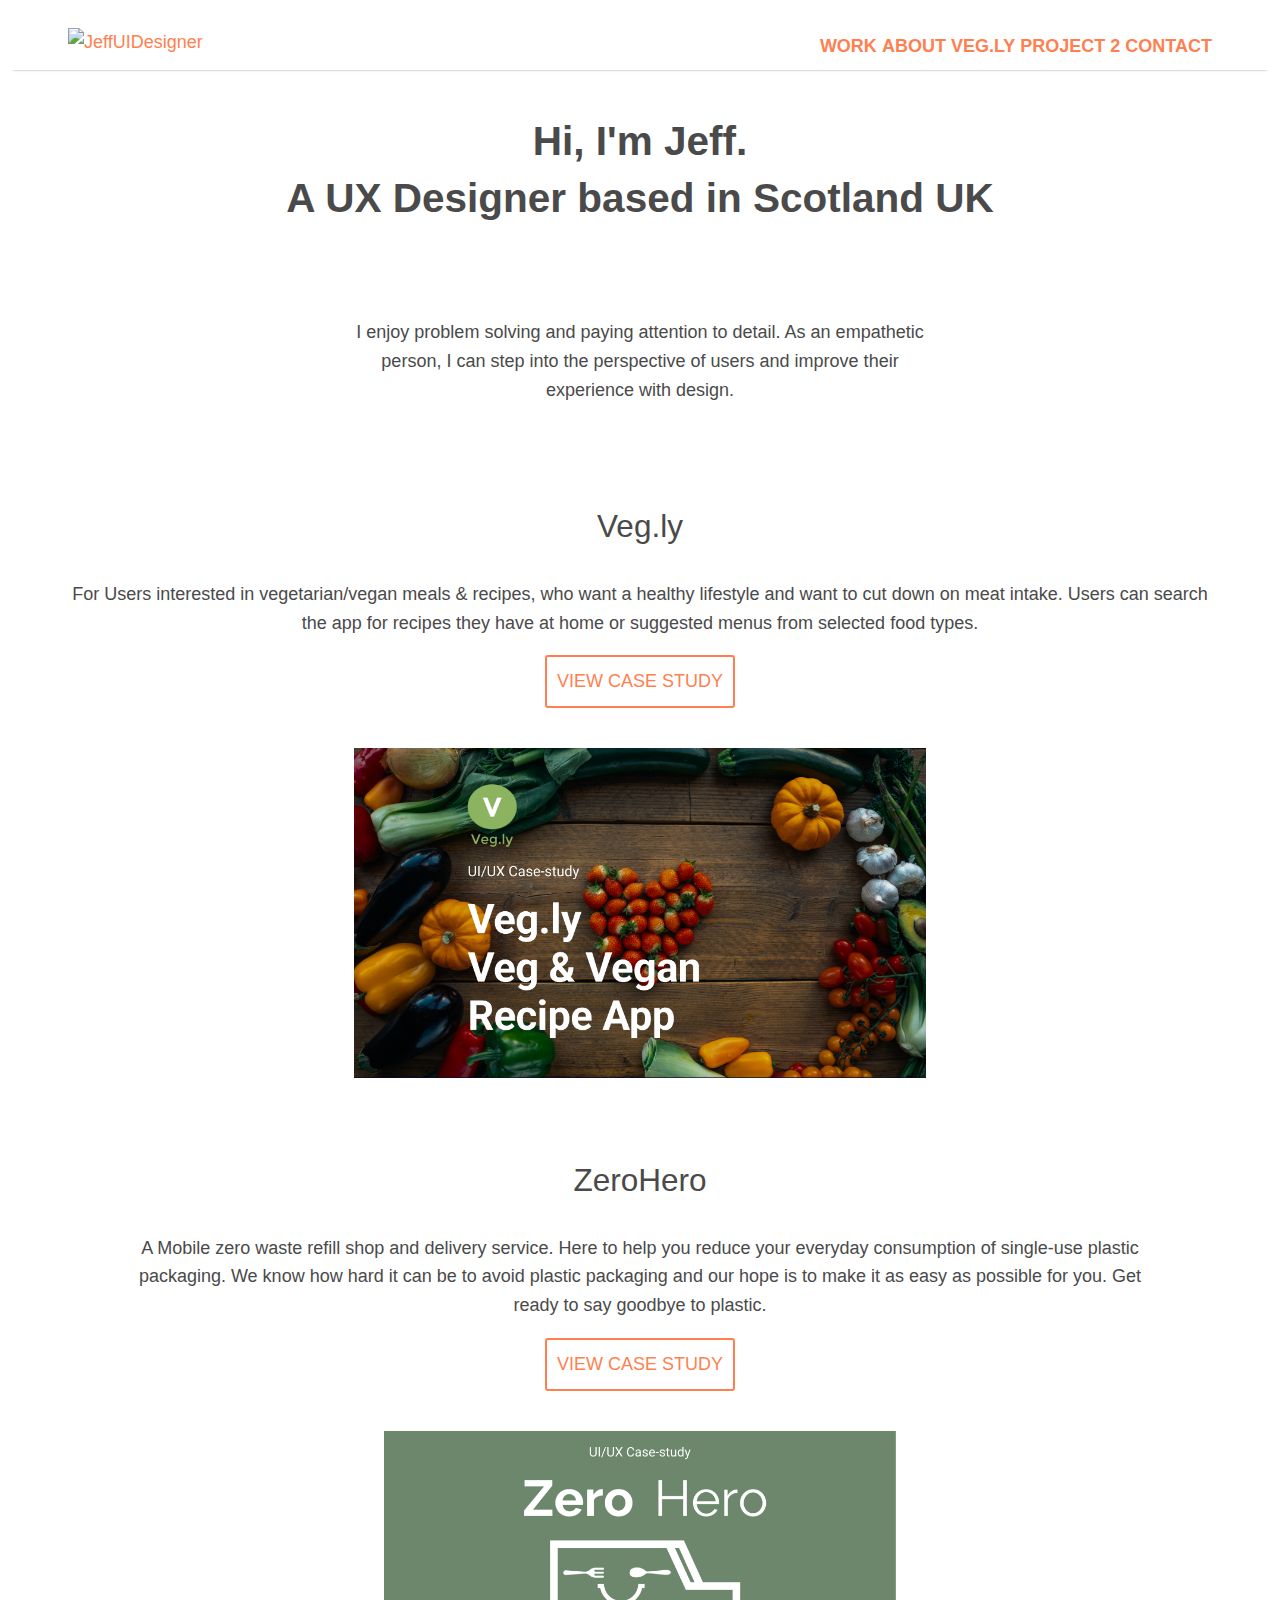
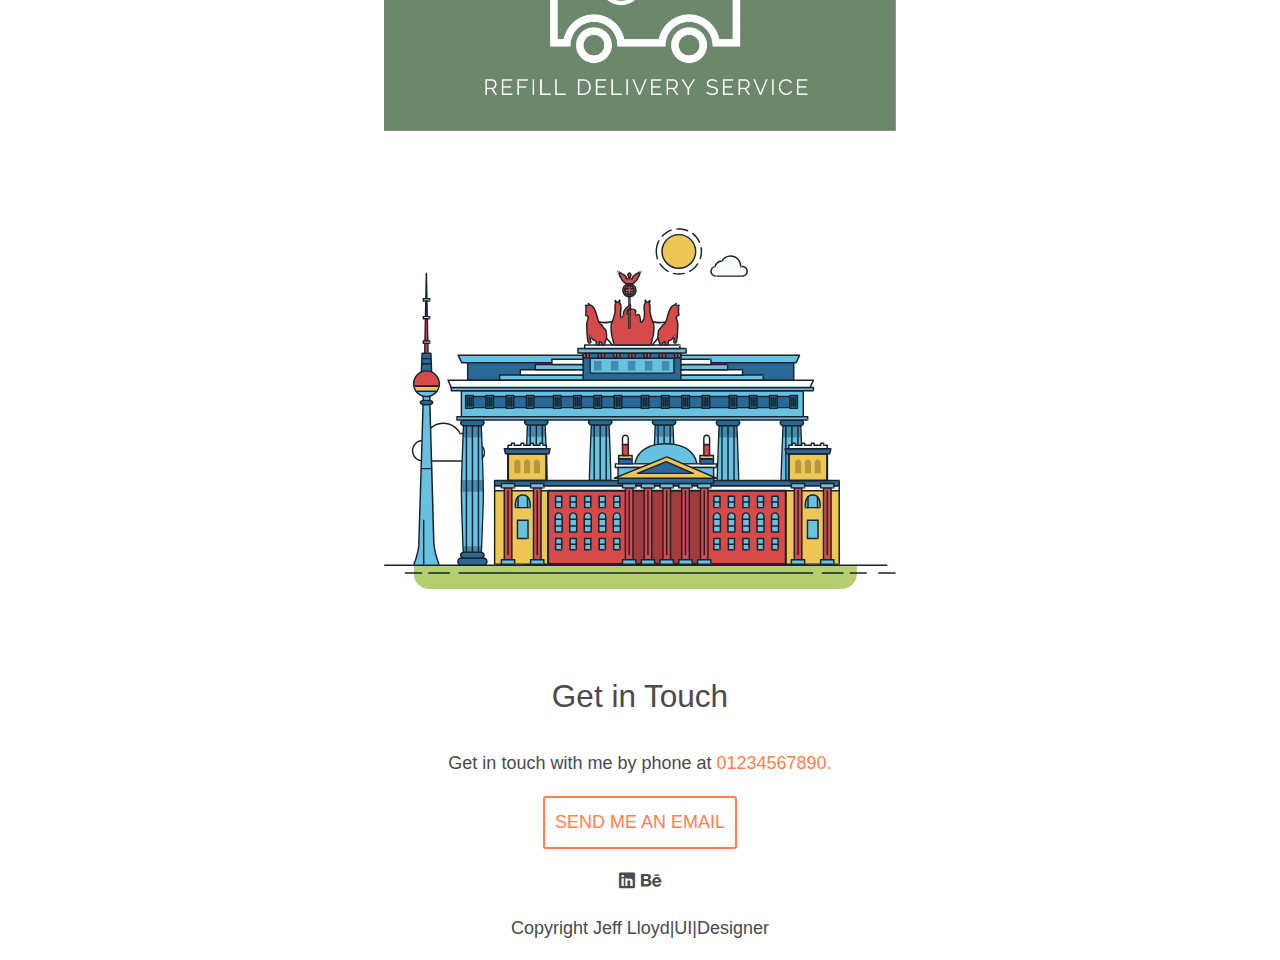
==== commit 779753ac: "Added JQuery" ====
--- a/Index.html
+++ b/Index.html
@@ -13,20 +13,25 @@
   </title>
 </head>
 
-<body id="home">
-  <div class="container">
-    </style>
-    <header>
-      <img class="logo" img src="Images/Logo.png" alt="Jeff UI Logo" </img>
-      <nav>
-        <ul class="navigation">
-          <a href="index.html">Work</a>
-          <a href="about.html">About</a>
-          <a href="vegly.html">Veg.ly</a>
-          <a href="#">Project 2</a>
-          <a href="#">Contact</a>
-      </nav>
-  </div>
+<body>
+  <header>
+    <div class="container">
+      <div class="navtoggle" id="myNavtoggle">
+        <a href="index.html">
+        <img class="logo" src="Images/Logo.png" alt="JeffUIDesigner" />
+      </a>
+        <nav>
+          <ul class="navigation">
+            <li><a href="index.html">Work</a></li>
+            <li><a href="about.html">About</a></li>
+            <li><a href="vegly.html">Veg.ly</a></li>
+            <li><a href="#">Project 2</a></li>
+            <li><a href="#">Contact</a></li>
+            <li><a href="javascript:void(0);" class="icon" onclick="menuToggle()"><i class="fas fa-bars"></i></a></li>
+          </ul>
+        </nav>
+      </div>
+    </div>
   </header>
 
   <main>
@@ -1378,6 +1383,8 @@
       <p>Copyright Jeff Lloyd|UI|Designer</p>
     </div>
   </footer>
+  <script src="https://code.jquery.com/jquery-3.6.0.min.js" integrity="sha256-/xUj+3OJU5yExlq6GSYGSHk7tPXikynS7ogEvDej/m4=" crossorigin="anonymous"></script>
+  <script src="js/scripts.js"></script>
 
 </body>
 
--- a/css/style.css
+++ b/css/style.css
@@ -86,17 +86,56 @@
 header {
   position: relative;
   background-color: #ffffff;
-  text-align: center;
+  /* text-align: center; */
   padding: 10px 0;
   -webkit-box-shadow: 0px 4px 3px -5px rgba(50, 50, 50, 0.91);
   -moz-box-shadow:    0px 4px 3px -5px rgba(50, 50, 50, 0.91);
   box-shadow:         0px 4px 3px -5px rgba(50, 50, 50, 0.91);
 }
 
-/* Layout styling */
+
+.navtoggle li:not(:last-child) {
+  display: none;
+}
+
+
+.navtoggle,
+.navtoggle.responsive {
+  position: relative;
+}
+
+.navtoggle li .icon {
+  position: absolute;
+  right: 0;
+  top: 0px;
+  font-size: 24px;
+  padding-right: 10px;
+  color: #000000;
+}
+
+
+.navtoggle.responsive li {
+  display: block;
+}
+
+
+.navtoggle.responsive nav {
+  padding: 24px 0 0;
+}
+
+.navtoggle.responsive li {
+  display: block;
+  padding: 10px 0;
+  border-top: 1.5px dotted #000000;
+}
+
+.navtoggle.responsive li:last-child {
+  padding: 0 0 10px;
+}
+
 
 .container {
-  padding: 0 15px;
+  padding: 0 60px;
 }
 
 .row::after {
@@ -135,34 +174,46 @@
   color: #4a4a4a;
 }
 
+
 #contact, #welcome, #work, button contact, h3, p, ul {
   text-align: center;
   list-style:none;
 }
 
+
+
 /* ==============================
 Medium devices (640px and larger)
 ================================= */
 @media only screen and (min-width: 640px) {
   header {
-    text-align: center;
+    /* text-align: center; */
     padding: 20px 0 13px;
   }
 
   nav {
-    width: auto;
-    float: center;
-    margin-top: 4px;
-  }
-
-  .col-md-6 {
-  width: 50%;
-  }
-
-  [class*="col-"] {
-    float: left;
-  }
-}
+      width: auto;
+      float: right;
+      margin-top: 4px;
+  }
+
+  nav > ul {
+      margin: 0px 0;
+  }
+
+  nav > ul > li {
+      display: inline-block;
+  }
+
+  .navtoggle li:not(:last-child) {
+      display: inline-block;
+  }
+
+  .navtoggle li:last-child {
+      display: none;
+  }
+
+
 
 /* ==============================
 Large devices (1024px or larger)
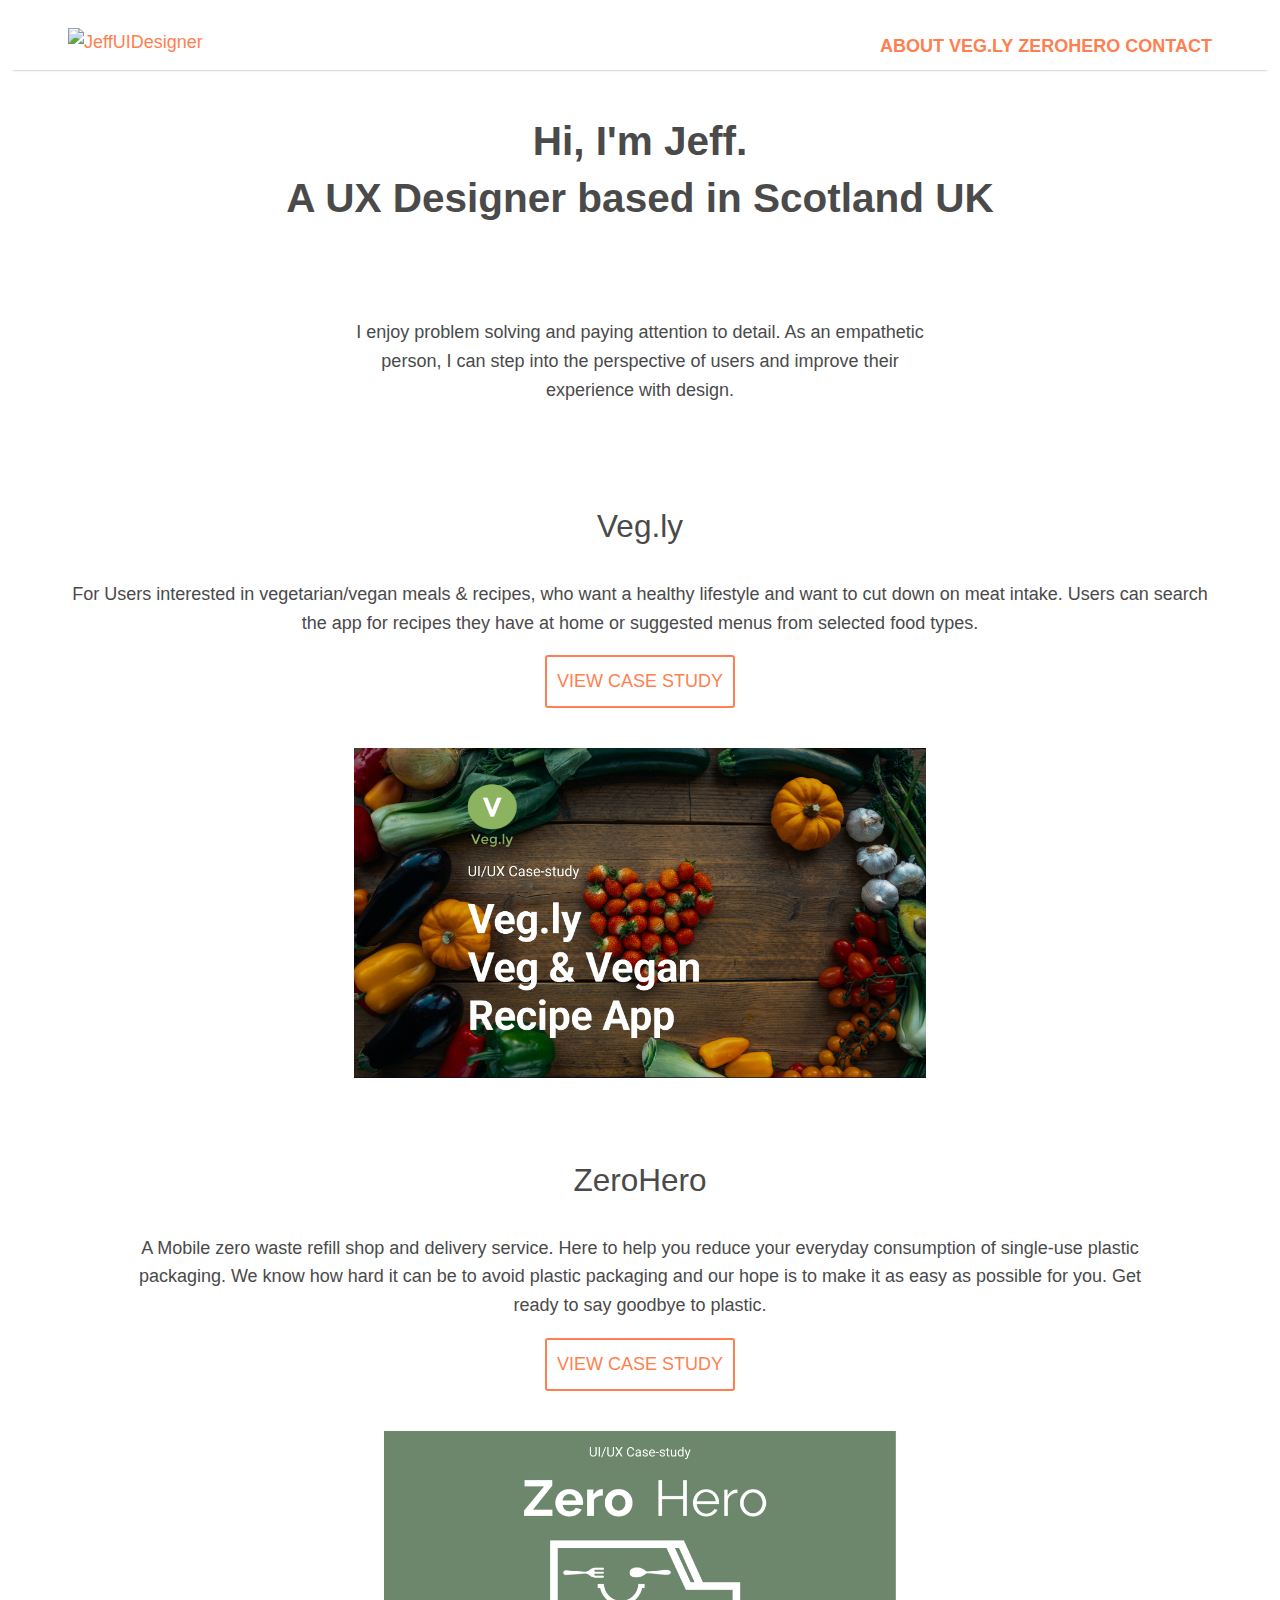
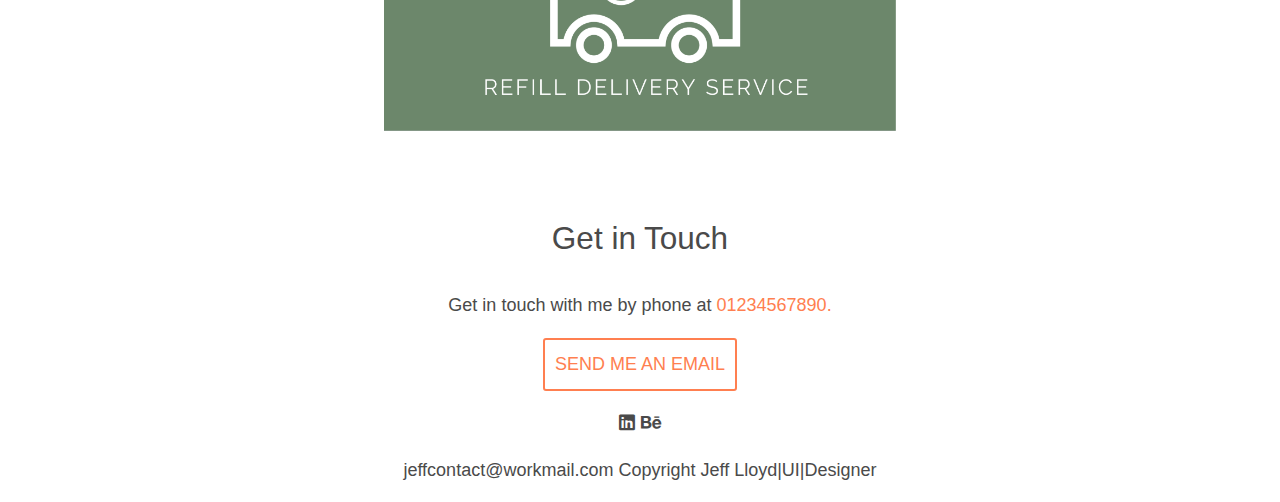
==== commit 2fcd57f1: "Updated website with User feedback" ====
--- a/Index.html
+++ b/Index.html
@@ -22,10 +22,10 @@
       </a>
         <nav>
           <ul class="navigation">
-            <li><a href="index.html">Work</a></li>
+            <!-- <li><a href="index.html">Work</a></li> -->
             <li><a href="about.html">About</a></li>
             <li><a href="vegly.html">Veg.ly</a></li>
-            <li><a href="#">Project 2</a></li>
+              <li><a href="zerohero.html">zerohero</a></li>
             <li><a href="#">Contact</a></li>
             <li><a href="javascript:void(0);" class="icon" onclick="menuToggle()"><i class="fas fa-bars"></i></a></li>
           </ul>
@@ -86,7 +86,7 @@
                       </picture>
                     </div>
 
-                    <div>
+                    <!-- <div>
                       <picture>
                         <svg id="about-picture" xmlns="http://www.w3.org/2000/svg" class="berlin-illustration" height="auto" viewBox="0 0 700 505" xmlns:xlink="http://www.w3.org/1999/xlink">
                           <defs>
@@ -1362,7 +1362,7 @@
                           </g>
                         </svg>
                       </picture>
-                    </div>
+                    </div> -->
   </main>
 
   <footer id="contact">
@@ -1380,7 +1380,7 @@
     </div>
 
     <div>
-      <p>Copyright Jeff Lloyd|UI|Designer</p>
+      <p>jeffcontact@workmail.com Copyright Jeff Lloyd|UI|Designer</p>
     </div>
   </footer>
   <script src="https://code.jquery.com/jquery-3.6.0.min.js" integrity="sha256-/xUj+3OJU5yExlq6GSYGSHk7tPXikynS7ogEvDej/m4=" crossorigin="anonymous"></script>
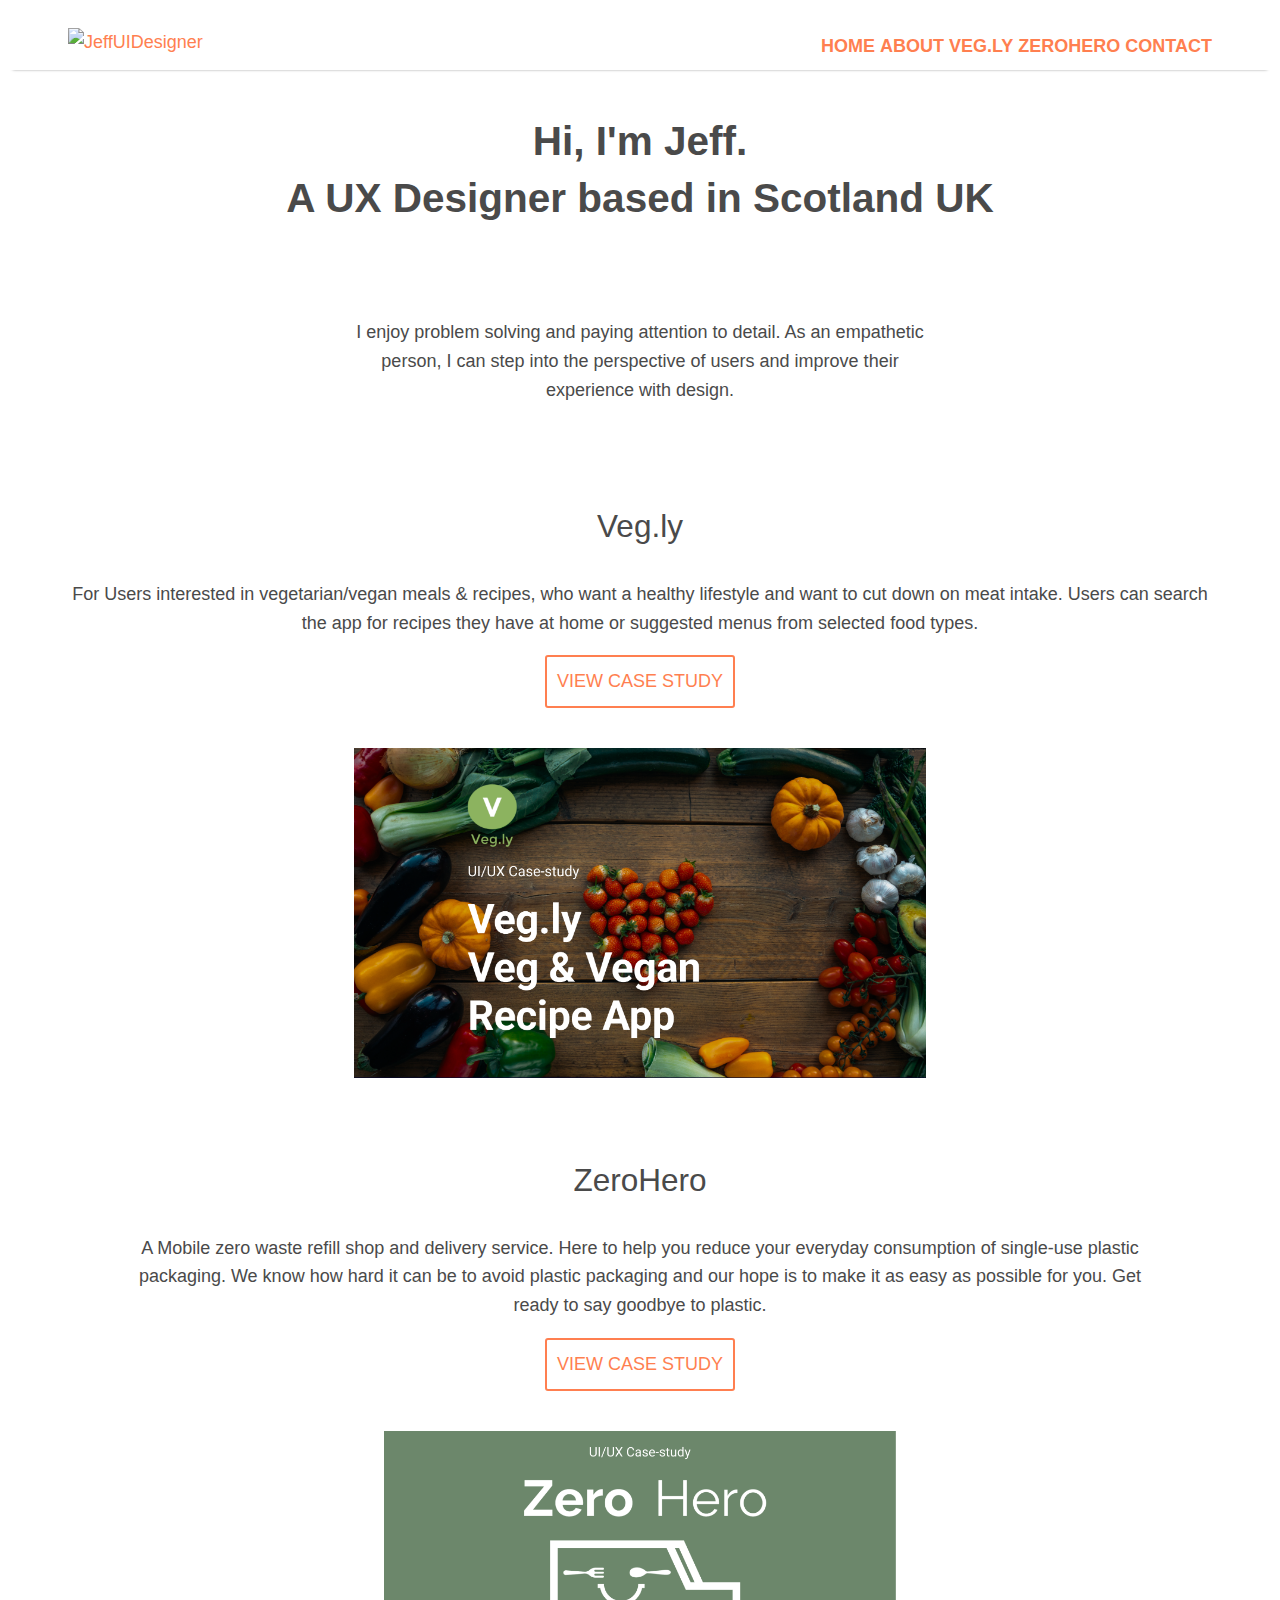
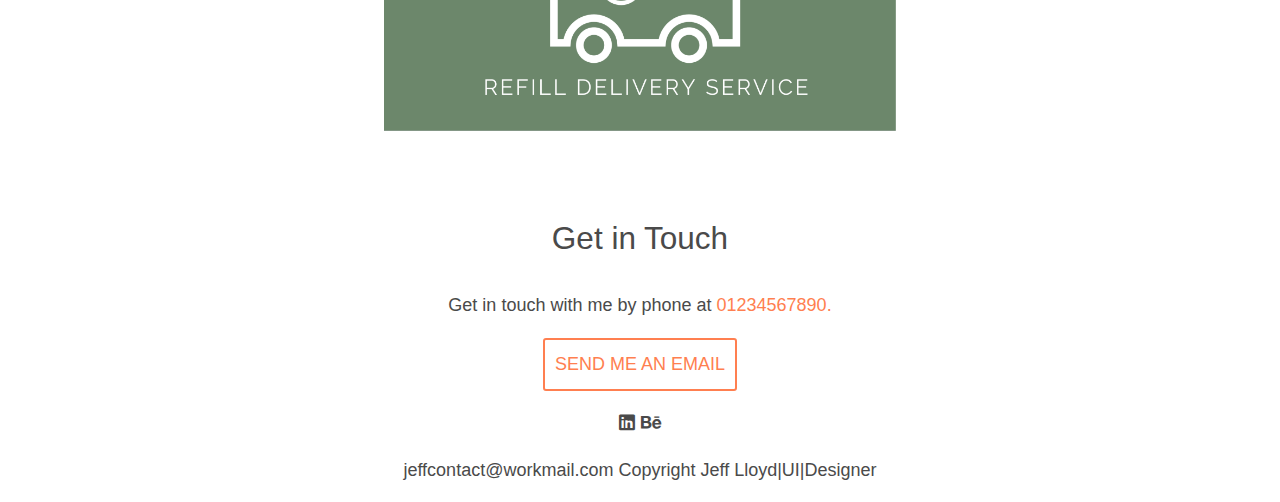
==== commit e740cf1e: "Updated Home link" ====
--- a/Index.html
+++ b/Index.html
@@ -22,7 +22,7 @@
       </a>
         <nav>
           <ul class="navigation">
-            <!-- <li><a href="index.html">Work</a></li> -->
+            <li><a href="index.html">Home</a></li>
             <li><a href="about.html">About</a></li>
             <li><a href="vegly.html">Veg.ly</a></li>
               <li><a href="zerohero.html">zerohero</a></li>
@@ -52,7 +52,7 @@
           <div class="column col-md-6">
             <p>For Users interested in vegetarian/vegan meals & recipes, who want a healthy lifestyle and want to cut down on meat intake.
               Users can search the app for recipes they have at home or suggested menus from selected food types.</p>
-            <a href="#" class="button contact">View Case Study</a>
+            <a href="vegly.html" class="button contact">View Case Study</a>
           </div>
 
 
@@ -74,7 +74,7 @@
                     <p>A Mobile zero waste refill shop and delivery service. Here to help you reduce your everyday consumption of single-use plastic packaging.
                       We know how hard it can be to avoid plastic packaging and our hope is to make it as easy as possible for you.
                       Get ready to say goodbye to plastic.</p>
-                    <a href="#" class="button contact">View Case Study</a>
+                    <a href="zerohero.html" class="button contact">View Case Study</a>
                   </div>
 
 
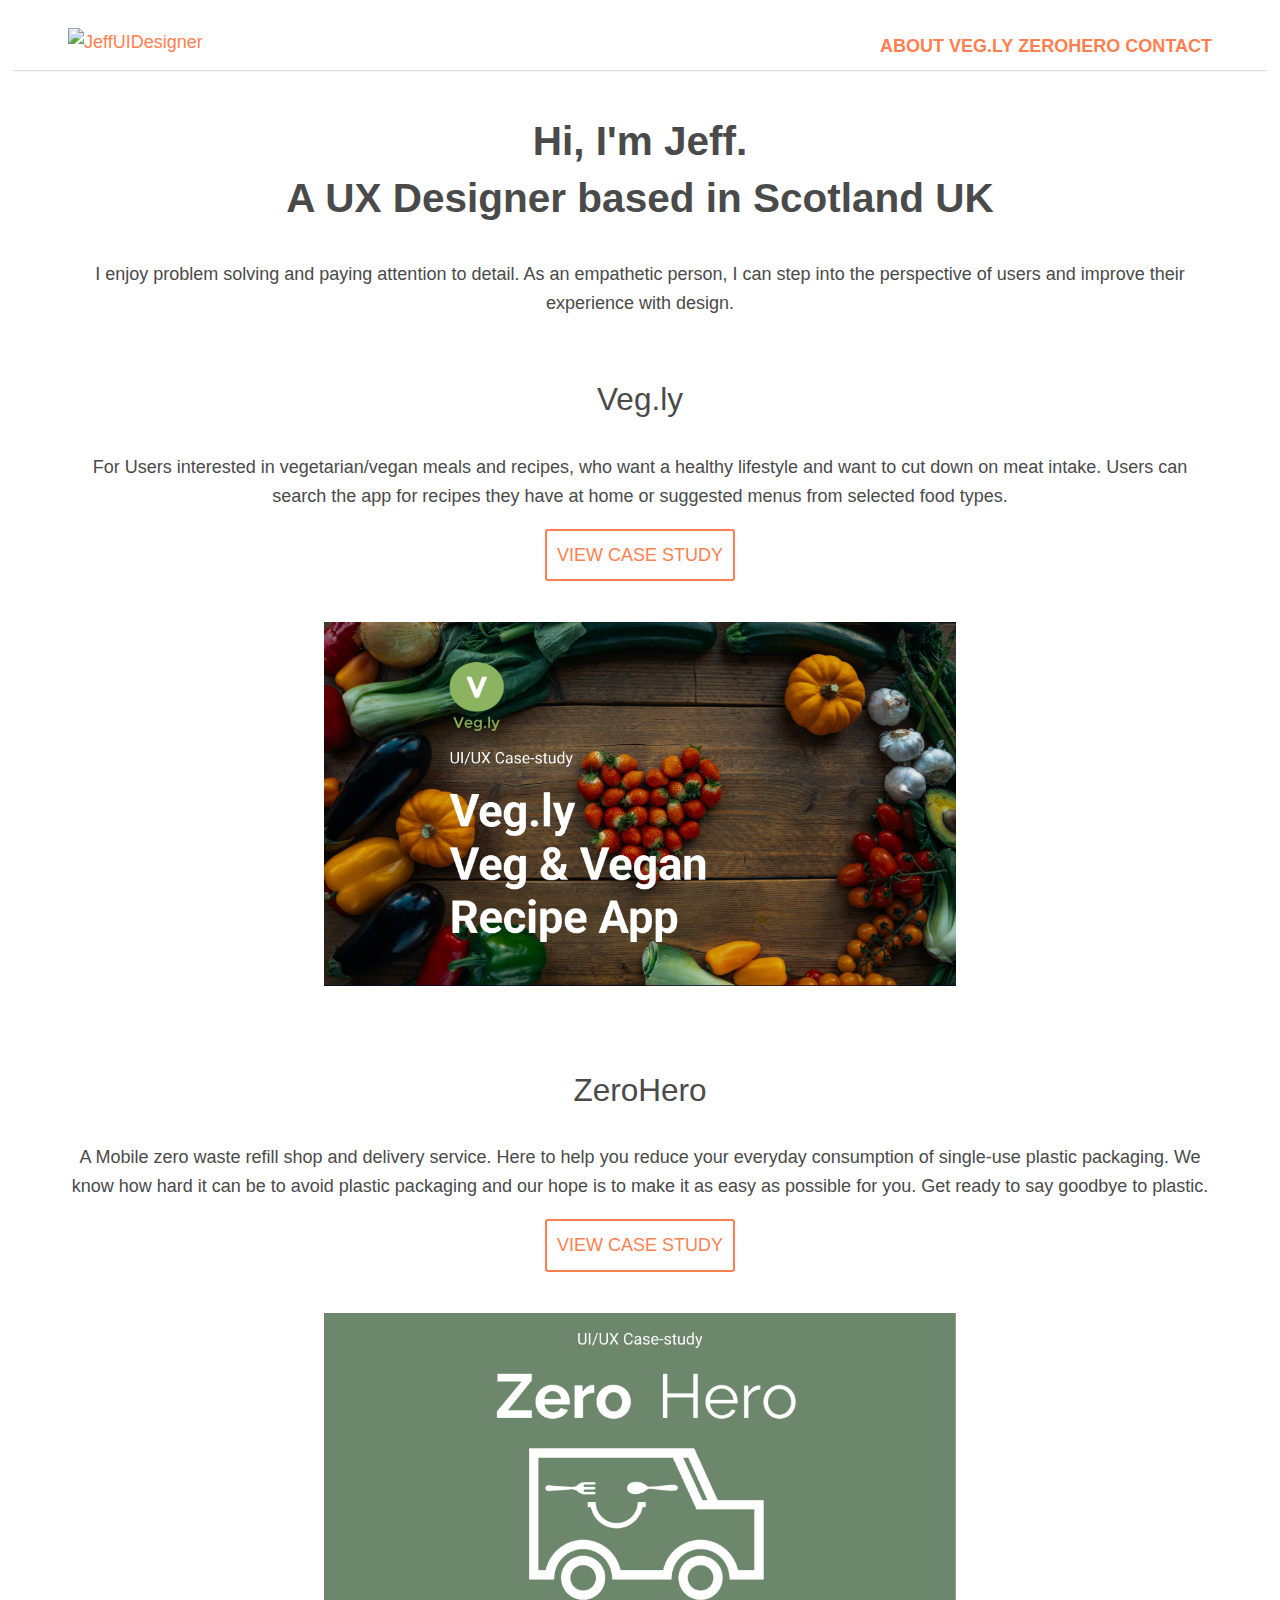
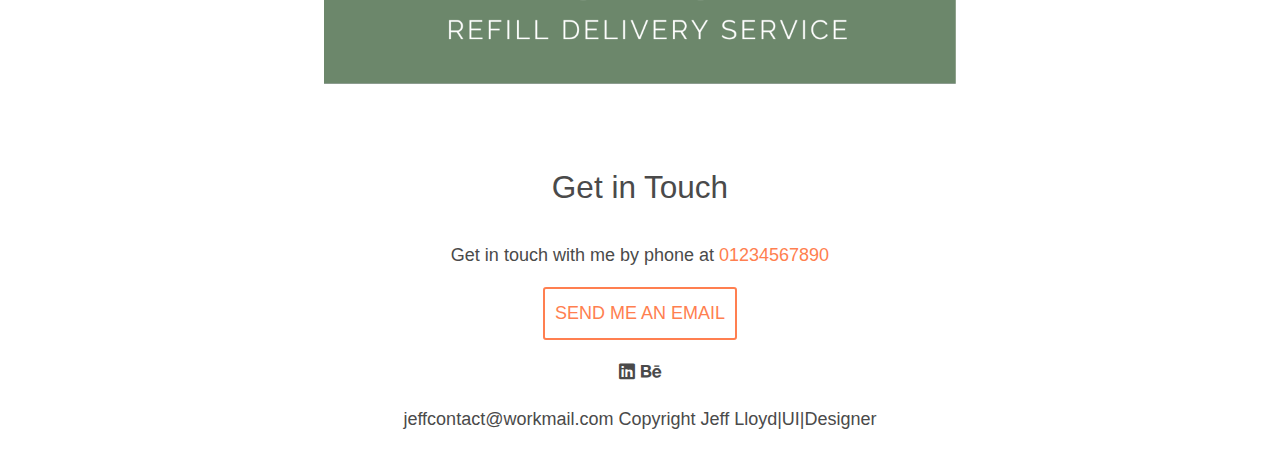
==== commit 96a7a2da: "Code tidy" ====
--- a/Index.html
+++ b/Index.html
@@ -18,14 +18,14 @@
     <div class="container">
       <div class="navtoggle" id="myNavtoggle">
         <a href="index.html">
-        <img class="logo" src="Images/Logo.png" alt="JeffUIDesigner" />
-      </a>
+          <img class="logo" src="Images/Logo.png" alt="JeffUIDesigner" />
+        </a>
         <nav>
           <ul class="navigation">
-            <li><a href="index.html">Home</a></li>
+            <!-- <li><a href="index.html">Home</a></li> -->
             <li><a href="about.html">About</a></li>
             <li><a href="vegly.html">Veg.ly</a></li>
-              <li><a href="zerohero.html">zerohero</a></li>
+            <li><a href="zerohero.html">zerohero</a></li>
             <li><a href="#">Contact</a></li>
             <li><a href="javascript:void(0);" class="icon" onclick="menuToggle()"><i class="fas fa-bars"></i></a></li>
           </ul>
@@ -35,1343 +35,68 @@
   </header>
 
   <main>
+
     <div id="hero">
       <div class="container">
         <h2>Hi, I'm Jeff.<br>A UX Designer based in Scotland UK</h2>
-        <span>
-          <p> I enjoy problem solving and paying attention to detail. As an empathetic person,
-            I can step into the perspective of users and improve their experience with design.</p>
+        <p> I enjoy problem solving and paying attention to detail. As an empathetic person,
+          I can step into the perspective of users and improve their experience with design.</p>
       </div>
     </div>
 
     <div id="work">
-      <!-- work section -->
       <div class="container">
         <h3>Veg.ly</h3>
         <div class="row">
           <div class="column col-md-6">
-            <p>For Users interested in vegetarian/vegan meals & recipes, who want a healthy lifestyle and want to cut down on meat intake.
+            <p>For Users interested in vegetarian/vegan meals and recipes, who want a healthy lifestyle and want to cut down on meat intake.
               Users can search the app for recipes they have at home or suggested menus from selected food types.</p>
             <a href="vegly.html" class="button contact">View Case Study</a>
           </div>
+        </div>
+      </div>
 
 
+
+      <div class="row">
+        <div class="column col-md-6">
+          <picture>
+            <img src="Images/vegly.png" alt="veg.ly Prototype">
+          </picture>
+        </div>
+      </div>
+
+
+      <div id="work2">
+        <div class="container">
+          <h3>ZeroHero</h3>
           <div class="row">
             <div class="column col-md-6">
-              <picture>
-                <source srcset="https://via.placeholder.com/400" media="(max-width:767px)">
-                <img src="Images/vegly.png" alt="Veg.ly Portfolio" width="1200x800" alt="veg.ly Prototype">
-              </picture>
+              <p>A Mobile zero waste refill shop and delivery service. Here to help you reduce your everyday consumption of single-use plastic packaging.
+                We know how hard it can be to avoid plastic packaging and our hope is to make it as easy as possible for you.
+                Get ready to say goodbye to plastic.</p>
+              <a href="zerohero.html" class="button contact">View Case Study</a>
             </div>
+          </div>
+        </div>
+      </div>
 
 
-            <div id="work">
-              <!-- work section -->
-              <div class="container">
-                <h3>ZeroHero</h3>
-                <div class="row">
-                  <div class="column col-md-6">
-                    <p>A Mobile zero waste refill shop and delivery service. Here to help you reduce your everyday consumption of single-use plastic packaging.
-                      We know how hard it can be to avoid plastic packaging and our hope is to make it as easy as possible for you.
-                      Get ready to say goodbye to plastic.</p>
-                    <a href="zerohero.html" class="button contact">View Case Study</a>
-                  </div>
-
-
-                  <div class="row">
-                    <div class="column col-md-6">
-                      <picture>
-                        <source srcset="https://via.placeholder.com/400" media="(max-width:767px)">
-                        <img src="Images/zerohero.png" alt="Veg.ly Portfolio" width="1200x800" alt="Zerohereo Prototype">
-                      </picture>
-                    </div>
-
-                    <!-- <div>
-                      <picture>
-                        <svg id="about-picture" xmlns="http://www.w3.org/2000/svg" class="berlin-illustration" height="auto" viewBox="0 0 700 505" xmlns:xlink="http://www.w3.org/1999/xlink">
-                          <defs>
-                            <polygon id="a" points=".06 231.917 .06 .929 688.717 .929 688.717 231.917"></polygon>
-                          </defs>
-                          <g fill="none" fill-rule="evenodd">
-                            <g transform="translate(0 241)" class="cloud-front">
-                              <path fill="#1A232C"
-                                d="M87.602,29 L87.602,28 C87.326,28.001 87.103,28.024 86.927,28.033 L86.979,29.031 L87.947,28.78 C85.741,20.282 78.041,14.002 68.852,14 C67.858,14 66.904,14.096 65.98,14.231 L66.125,15.22 L67.019,14.772 C62.626,6.015 53.567,0.001 43.102,0 C29.041,0.002 17.524,10.848 16.443,24.632 L17.44,24.71 L17.606,23.724 C16.803,23.589 15.969,23.5 15.102,23.5 C6.817,23.501 0.102,30.215 0.102,38.5 C0.102,46.785 6.817,53.499 15.102,53.5 L87.602,53.5 C94.644,53.499 100.351,47.792 100.352,40.75 C100.351,33.708 94.644,28.001 87.602,28 L87.602,30 C90.573,30 93.254,31.202 95.203,33.149 C97.15,35.097 98.351,37.778 98.352,40.75 C98.351,43.722 97.15,46.403 95.203,48.351 C93.254,50.298 90.573,51.5 87.602,51.5 L15.102,51.5 C11.509,51.5 8.265,50.046 5.909,47.692 C3.555,45.337 2.102,42.093 2.102,38.5 C2.102,34.907 3.555,31.663 5.909,29.308 C8.265,26.954 11.509,25.5 15.102,25.5 C15.831,25.5 16.553,25.575 17.273,25.697 C17.551,25.743 17.832,25.672 18.055,25.499 C18.277,25.325 18.414,25.07 18.436,24.789 C19.436,12.04 30.094,1.998 43.102,2 C52.786,1.999 61.163,7.564 65.231,15.669 C65.425,16.055 65.842,16.272 66.27,16.21 C67.132,16.084 67.988,16 68.852,16 C77.108,15.998 84.027,21.647 86.011,29.283 C86.13,29.741 86.557,30.054 87.031,30.03 C87.27,30.017 87.457,29.999 87.602,30 L87.602,29"
-                                transform="translate(38 36)"></path>
-                            </g>
-                            <path fill="#B5CE6F"
-                              d="M646.484,484.382 C646.484,489.501 644.531,494.62 640.627,498.525 C636.722,502.43 631.603,504.382 626.484,504.382 L60.873,504.382 C55.754,504.382 50.636,502.43 46.731,498.525 C42.826,494.62 40.873,489.501 40.873,484.382 L40.873,471.917 L646.484,471.917 L646.484,484.382">
-                            </path>
-                            <polyline fill="#67C2E2" points="334.824 185.029 101.449 185.029 106.209 195.08 563.438 195.08 568.2 185.029 334.824 185.029"></polyline>
-                            <path fill="#1A232C"
-                              d="M334.824,185.029 L334.824,184.029 L101.449,184.029 C101.104,184.029 100.788,184.203 100.604,184.494 C100.42,184.785 100.398,185.146 100.545,185.457 L105.306,195.508 C105.471,195.856 105.824,196.079 106.209,196.079 L563.438,196.079 C563.824,196.079 564.177,195.856 564.342,195.508 L569.104,185.457 C569.251,185.146 569.229,184.785 569.045,184.494 C568.861,184.203 568.544,184.029 568.2,184.029 L334.824,184.029 L334.824,186.029 L566.62,186.029 L562.806,194.08 L106.842,194.08 L103.029,186.029 L334.824,186.029 L334.824,185.029">
-                            </path>
-                            <polygon fill="#296997" points="114.416 218.974 560.222 218.974 560.222 195.08 114.416 195.08"></polygon>
-                            <path fill="#1A232C"
-                              d="M560.222,218.974 L560.222,217.974 L115.416,217.974 L115.416,196.079 L559.222,196.079 L559.222,218.974 L560.222,218.974 L560.222,217.974 L560.222,218.974 L561.222,218.974 L561.222,195.08 C561.222,194.816 561.115,194.559 560.929,194.372 C560.742,194.186 560.485,194.08 560.222,194.08 L114.416,194.08 C114.152,194.08 113.895,194.186 113.708,194.372 C113.522,194.559 113.416,194.816 113.416,195.08 L113.416,218.974 C113.416,219.237 113.522,219.495 113.708,219.681 C113.895,219.867 114.152,219.974 114.416,219.974 L560.222,219.974 C560.485,219.974 560.742,219.867 560.929,219.681 C561.115,219.495 561.222,219.237 561.222,218.974 L560.222,218.974">
-                            </path>
-                            <polygon fill="#67C2E2" points="105.85 269.08 573.225 269.08 573.225 233.398 105.85 233.398"></polygon>
-                            <path fill="#1A232C"
-                              d="M573.225,233.398 L573.225,232.398 L105.85,232.398 C105.587,232.398 105.329,232.505 105.143,232.691 C104.957,232.877 104.85,233.134 104.85,233.398 L104.85,269.08 C104.85,269.344 104.957,269.601 105.143,269.788 C105.329,269.974 105.587,270.08 105.85,270.08 L573.225,270.08 C573.488,270.08 573.745,269.974 573.932,269.788 C574.118,269.601 574.225,269.344 574.225,269.08 L574.225,233.398 C574.225,233.134 574.118,232.877 573.932,232.691 C573.745,232.505 573.488,232.398 573.225,232.398 L573.225,233.398 L572.225,233.398 L572.225,268.08 L106.85,268.08 L106.85,234.398 L573.225,234.398 L573.225,233.398 L572.225,233.398 L573.225,233.398">
-                            </path>
-                            <polygon fill="#296997" points="116.751 256.508 562.557 256.508 562.557 241.243 116.751 241.243"></polygon>
-                            <path fill="#1A232C"
-                              d="M562.557,256.508 L562.557,255.508 L117.75,255.508 L117.75,242.243 L561.557,242.243 L561.557,256.508 L562.557,256.508 L562.557,255.508 L562.557,256.508 L563.557,256.508 L563.557,241.243 C563.557,240.979 563.45,240.722 563.264,240.535 C563.078,240.349 562.82,240.243 562.557,240.243 L116.75,240.243 C116.487,240.243 116.23,240.349 116.043,240.535 C115.857,240.722 115.751,240.979 115.751,241.243 L115.751,256.508 C115.751,256.771 115.857,257.029 116.043,257.215 C116.23,257.401 116.487,257.508 116.751,257.508 L562.557,257.508 C562.82,257.508 563.077,257.401 563.264,257.215 C563.45,257.029 563.557,256.771 563.557,256.508 L562.557,256.508">
-                            </path>
-                            <polygon fill="#67C2E2" points="158.07 218.974 518.563 218.974 518.563 211.858 158.07 211.858"></polygon>
-                            <path fill="#1A232C"
-                              d="M518.563,211.858 L518.563,210.858 L158.07,210.858 C157.807,210.858 157.549,210.964 157.363,211.151 C157.177,211.337 157.07,211.594 157.07,211.858 L157.07,218.974 C157.07,219.237 157.177,219.495 157.363,219.681 C157.549,219.867 157.807,219.974 158.07,219.974 L518.563,219.974 C518.826,219.974 519.083,219.867 519.27,219.681 C519.456,219.495 519.562,219.237 519.562,218.974 L519.562,211.858 C519.562,211.594 519.456,211.337 519.27,211.151 C519.083,210.964 518.826,210.858 518.563,210.858 L518.563,211.858 L517.563,211.858 L517.563,217.974 L159.07,217.974 L159.07,212.858 L518.563,212.858 L518.563,211.858 L517.563,211.858 L518.563,211.858">
-                            </path>
-                            <polygon fill="#FBFDFC" points="186.438 211.858 490.194 211.858 490.194 204.741 186.438 204.741"></polygon>
-                            <path fill="#1A232C"
-                              d="M490.194,204.741 L490.194,203.741 L186.438,203.741 C186.175,203.741 185.917,203.848 185.731,204.034 C185.545,204.221 185.438,204.478 185.438,204.741 L185.438,211.858 C185.438,212.121 185.545,212.379 185.731,212.565 C185.917,212.751 186.175,212.858 186.438,212.858 L490.194,212.858 C490.458,212.858 490.715,212.751 490.902,212.565 C491.088,212.379 491.194,212.121 491.194,211.858 L491.194,204.741 C491.194,204.478 491.088,204.221 490.902,204.034 C490.715,203.848 490.458,203.741 490.194,203.741 L490.194,204.741 L489.194,204.741 L489.194,210.858 L187.438,210.858 L187.438,205.741 L490.194,205.741 L490.194,204.741 L489.194,204.741 L490.194,204.741">
-                            </path>
-                            <polygon fill="#67C2E2" points="206.805 204.741 469.828 204.741 469.828 197.624 206.805 197.624"></polygon>
-                            <path fill="#1A232C"
-                              d="M469.828,197.624 L469.828,196.624 L206.805,196.624 C206.541,196.624 206.284,196.731 206.098,196.917 C205.911,197.103 205.805,197.361 205.805,197.624 L205.805,204.741 C205.805,205.005 205.911,205.262 206.098,205.449 C206.284,205.635 206.541,205.741 206.805,205.741 L469.828,205.741 C470.091,205.741 470.349,205.635 470.535,205.449 C470.722,205.262 470.828,205.005 470.828,204.741 L470.828,197.624 C470.828,197.361 470.722,197.103 470.535,196.917 C470.349,196.731 470.091,196.624 469.828,196.624 L469.828,197.624 L468.828,197.624 L468.828,203.741 L207.805,203.741 L207.805,198.624 L469.828,198.624 L469.828,197.624 L468.828,197.624 L469.828,197.624">
-                            </path>
-                            <polygon fill="#FBFDFC" points="229.521 197.624 447.111 197.624 447.111 190.509 229.521 190.509"></polygon>
-                            <path fill="#1A232C"
-                              d="M447.111,190.509 L447.111,189.509 L229.521,189.509 C229.258,189.509 229,189.616 228.814,189.802 C228.628,189.988 228.521,190.246 228.521,190.509 L228.521,197.624 C228.521,197.888 228.628,198.145 228.814,198.332 C229,198.518 229.258,198.624 229.521,198.624 L447.111,198.624 C447.375,198.624 447.632,198.518 447.818,198.332 C448.005,198.145 448.111,197.888 448.111,197.624 L448.111,190.509 C448.111,190.246 448.005,189.988 447.818,189.802 C447.632,189.616 447.375,189.509 447.111,189.509 L447.111,190.509 L446.111,190.509 L446.111,196.624 L230.521,196.624 L230.521,191.509 L447.111,191.509 L447.111,190.509 L446.111,190.509 L447.111,190.509">
-                            </path>
-                            <path fill="#67C2E2"
-                              d="M135.607,355.447 C135.163,337.766 134.264,313.326 133.648,297.387 C133.274,287.721 133.004,281.18 133.004,281.18 L108.722,281.18 C108.722,281.18 108.452,287.721 108.079,297.387 C107.462,313.326 106.563,337.766 106.119,355.447 C105.953,362.059 105.85,367.732 105.85,371.653 L105.85,371.654 C105.85,386.117 107.243,424.332 108.089,446.189 C108.457,455.706 108.722,462.126 108.722,462.126 L133.004,462.126 C133.004,462.126 133.269,455.706 133.637,446.189 C134.482,424.332 135.876,386.117 135.876,371.654 L135.876,371.653 C135.876,367.732 135.773,362.059 135.607,355.447">
-                            </path>
-                            <path fill="#428DAE"
-                              d="M133.648 297.387L108.079 297.387C108.452 287.721 108.722 281.18 108.722 281.18L133.004 281.18C133.004 281.18 133.274 287.721 133.648 297.387M135.876 371.654L105.85 371.654 105.85 371.653C105.85 367.732 105.953 362.059 106.119 355.447L135.607 355.447C135.773 362.059 135.876 367.732 135.876 371.653L135.876 371.654M133.004 462.126L108.722 462.126C108.722 462.126 108.457 455.706 108.089 446.189L133.637 446.189C133.269 455.706 133.004 462.126 133.004 462.126">
-                            </path>
-                            <path fill="#1A232C"
-                              d="M109.612,461.199 L132.114,461.199 C132.447,453.007 134.949,390.886 134.949,371.653 C134.949,352.42 132.447,290.299 132.114,282.108 L109.612,282.108 C109.279,290.299 106.778,352.42 106.778,371.653 C106.778,390.886 109.279,453.007 109.612,461.199 Z M133.895,463.054 L107.832,463.054 L107.794,462.164 C107.766,461.466 104.922,392.193 104.922,371.653 C104.922,351.114 107.766,281.839 107.794,281.142 L107.832,280.252 L133.895,280.252 L133.931,281.142 C133.96,281.839 136.804,351.114 136.804,371.653 C136.804,392.193 133.96,461.466 133.931,462.164 L133.895,463.054 L133.895,463.054 Z">
-                            </path>
-                            <path fill="#1A232C"
-                              d="M111.638 281.18L111.638 462.126C111.638 462.679 112.086 463.126 112.638 463.126 113.19 463.126 113.638 462.679 113.638 462.126L113.638 281.18C113.638 280.628 113.19 280.18 112.638 280.18 112.086 280.18 111.638 280.628 111.638 281.18M119.863 281.18L119.863 462.126C119.863 462.679 120.311 463.126 120.863 463.126 121.416 463.126 121.863 462.679 121.863 462.126L121.863 281.18C121.863 280.628 121.416 280.18 120.863 280.18 120.311 280.18 119.863 280.628 119.863 281.18M128.088 281.18L128.088 462.126C128.088 462.679 128.536 463.126 129.088 463.126 129.64 463.126 130.088 462.679 130.088 462.126L130.088 281.18C130.088 280.628 129.64 280.18 129.088 280.18 128.536 280.18 128.088 280.628 128.088 281.18">
-                            </path>
-                            <path fill="#296997"
-                              d="M136.79,277.265 C136.79,279.418 134.675,281.18 132.09,281.18 L109.636,281.18 C107.051,281.18 104.936,279.418 104.936,277.265 C104.936,275.111 107.051,273.349 109.636,273.349 L132.09,273.349 C134.675,273.349 136.79,275.111 136.79,277.265">
-                            </path>
-                            <path fill="#1A232C"
-                              d="M136.79,277.265 L135.79,277.265 C135.789,278.005 135.433,278.704 134.769,279.262 C134.109,279.814 133.155,280.181 132.09,280.18 L109.636,280.18 C108.571,280.181 107.617,279.814 106.956,279.262 C106.293,278.704 105.936,278.005 105.936,277.265 C105.936,276.524 106.293,275.825 106.957,275.267 C107.617,274.715 108.571,274.348 109.636,274.349 L132.09,274.349 C133.155,274.348 134.109,274.716 134.769,275.267 C135.433,275.825 135.789,276.524 135.79,277.265 L137.79,277.265 C137.791,275.851 137.09,274.593 136.049,273.731 C135.006,272.863 133.61,272.35 132.09,272.349 L109.636,272.349 C108.116,272.35 106.72,272.863 105.676,273.731 C104.636,274.593 103.935,275.851 103.936,277.265 C103.935,278.678 104.636,279.937 105.677,280.798 C106.72,281.666 108.116,282.179 109.636,282.18 L132.09,282.18 C133.61,282.179 135.006,281.666 136.049,280.798 C137.09,279.937 137.791,278.678 137.79,277.265 L136.79,277.265">
-                            </path>
-                            <path fill="#296997"
-                              d="M140.775,467.217 C140.775,469.803 138.661,471.917 136.076,471.917 L105.65,471.917 C103.065,471.917 100.951,469.803 100.951,467.217 L100.951,466.825 C100.951,464.241 103.065,462.126 105.65,462.126 L136.076,462.126 C138.661,462.126 140.775,464.241 140.775,466.825 L140.775,467.217">
-                            </path>
-                            <path fill="#1A232C"
-                              d="M140.775,467.217 L139.775,467.217 C139.775,468.235 139.361,469.155 138.688,469.83 C138.013,470.503 137.093,470.917 136.076,470.917 L105.65,470.917 C104.633,470.917 103.713,470.504 103.038,469.83 C102.365,469.155 101.951,468.235 101.951,467.217 L101.951,466.825 C101.951,465.808 102.365,464.889 103.038,464.214 C103.713,463.54 104.633,463.127 105.65,463.126 L136.076,463.126 C137.093,463.127 138.013,463.54 138.688,464.214 C139.362,464.889 139.775,465.808 139.775,466.825 L139.775,467.217 L141.775,467.217 L141.775,466.825 C141.772,463.684 139.217,461.13 136.076,461.126 L105.65,461.126 C102.509,461.13 99.955,463.684 99.951,466.825 L99.951,467.217 C99.954,470.36 102.509,472.914 105.65,472.917 L136.076,472.917 C139.217,472.914 141.772,470.36 141.775,467.217 L140.775,467.217">
-                            </path>
-                            <path fill="#296997"
-                              d="M136.79,458.208 C136.79,460.363 134.675,462.126 132.09,462.126 L109.636,462.126 C107.051,462.126 104.936,460.363 104.936,458.208 C104.936,456.057 107.051,454.292 109.636,454.292 L132.09,454.292 C134.675,454.292 136.79,456.057 136.79,458.208">
-                            </path>
-                            <path fill="#1A232C"
-                              d="M136.79,458.208 L135.79,458.208 C135.789,458.949 135.432,459.649 134.769,460.207 C134.108,460.76 133.154,461.128 132.09,461.126 L109.636,461.126 C108.572,461.128 107.617,460.76 106.957,460.207 C106.293,459.649 105.936,458.949 105.936,458.208 C105.936,457.47 106.293,456.77 106.957,456.212 C107.617,455.659 108.572,455.291 109.636,455.292 L132.09,455.292 C133.154,455.291 134.108,455.659 134.769,456.212 C135.433,456.77 135.789,457.47 135.79,458.208 L137.79,458.208 C137.791,456.796 137.09,455.538 136.05,454.675 C135.006,453.808 133.61,453.294 132.09,453.292 L109.636,453.292 C108.115,453.294 106.719,453.808 105.676,454.675 C104.636,455.538 103.935,456.796 103.936,458.208 C103.935,459.622 104.636,460.881 105.676,461.743 C106.72,462.611 108.116,463.125 109.636,463.126 L132.09,463.126 C133.61,463.125 135.006,462.611 136.05,461.743 C137.09,460.881 137.791,459.622 137.79,458.208 L136.79,458.208">
-                            </path>
-                            <path fill="#67C2E2"
-                              d="M572.471,355.447 C572.025,337.766 571.126,313.326 570.51,297.387 C570.137,287.721 569.867,281.18 569.867,281.18 L545.585,281.18 C545.585,281.18 545.315,287.721 544.942,297.387 C544.326,313.326 543.427,337.766 542.981,355.447 C542.815,362.059 542.713,367.732 542.713,371.653 L542.713,371.654 C542.713,386.117 544.107,424.332 544.952,446.189 C545.32,455.706 545.585,462.126 545.585,462.126 L569.867,462.126 C569.867,462.126 570.132,455.706 570.499,446.189 C571.346,424.332 572.739,386.117 572.739,371.654 L572.739,371.653 C572.739,367.732 572.637,362.059 572.471,355.447">
-                            </path>
-                            <path fill="#428DAE"
-                              d="M569.582 297.387L566.951 297.387 566.951 282.108 568.977 282.108C569.063 284.206 569.29 289.841 569.582 297.387M564.951 297.387L545.871 297.387C546.162 289.841 546.39 284.206 546.476 282.108L564.951 282.108 564.951 297.387M571.8 369.187L566.951 369.187 566.951 356.265 571.562 356.265C571.685 361.272 571.771 365.701 571.8 369.187M564.951 369.187L543.653 369.187C543.684 365.512 543.777 360.79 543.912 355.447L553.551 355.447 553.551 356.265 564.951 356.265 564.951 369.187">
-                            </path>
-                            <path fill="#1A232C"
-                              d="M546.476,461.199 L568.977,461.199 C569.31,453.007 571.812,390.886 571.812,371.653 C571.812,352.42 569.31,290.299 568.977,282.108 L546.476,282.108 C546.142,290.299 543.642,352.42 543.642,371.653 C543.642,390.886 546.142,453.007 546.476,461.199 M570.758,463.054 L544.694,463.054 L544.658,462.164 C544.629,461.466 541.785,392.193 541.785,371.653 C541.785,351.114 544.629,281.839 544.658,281.142 L544.694,280.252 L570.758,280.252 L570.795,281.142 C570.823,281.839 573.667,351.114 573.667,371.653 C573.667,392.193 570.823,461.466 570.795,462.164 L570.758,463.054">
-                            </path>
-                            <path fill="#1A232C"
-                              d="M548.501 281.18L548.501 462.126C548.501 462.679 548.949 463.126 549.501 463.126 550.053 463.126 550.501 462.679 550.501 462.126L550.501 281.18C550.501 280.628 550.053 280.18 549.501 280.18 548.949 280.18 548.501 280.628 548.501 281.18M556.727 281.18L556.727 462.126C556.727 462.679 557.174 463.126 557.727 463.126 558.279 463.126 558.727 462.679 558.727 462.126L558.727 281.18C558.727 280.628 558.279 280.18 557.727 280.18 557.174 280.18 556.727 280.628 556.727 281.18M564.951 281.18L564.951 462.126C564.951 462.679 565.399 463.126 565.951 463.126 566.503 463.126 566.951 462.679 566.951 462.126L566.951 281.18C566.951 280.628 566.503 280.18 565.951 280.18 565.399 280.18 564.951 280.628 564.951 281.18">
-                            </path>
-                            <path fill="#296997"
-                              d="M573.653,277.265 C573.653,279.418 571.537,281.18 568.953,281.18 L546.499,281.18 C543.915,281.18 541.799,279.418 541.799,277.265 C541.799,275.111 543.915,273.349 546.499,273.349 L568.953,273.349 C571.537,273.349 573.653,275.111 573.653,277.265">
-                            </path>
-                            <path fill="#1A232C"
-                              d="M573.653,277.265 L572.653,277.265 C572.653,278.005 572.296,278.704 571.632,279.262 C570.972,279.814 570.017,280.181 568.953,280.18 L546.499,280.18 C545.435,280.181 544.48,279.814 543.82,279.262 C543.156,278.704 542.8,278.005 542.799,277.265 C542.8,276.525 543.156,275.825 543.82,275.267 C544.481,274.715 545.435,274.348 546.499,274.349 L568.953,274.349 C570.017,274.348 570.972,274.715 571.632,275.267 C572.296,275.825 572.653,276.525 572.653,277.265 L574.653,277.265 C574.654,275.851 573.953,274.593 572.912,273.731 C571.869,272.863 570.473,272.35 568.953,272.349 L546.499,272.349 C544.979,272.35 543.583,272.863 542.54,273.731 C541.499,274.593 540.798,275.851 540.799,277.265 C540.798,278.679 541.499,279.937 542.54,280.798 C543.583,281.666 544.979,282.179 546.499,282.18 L568.953,282.18 C570.473,282.179 571.869,281.666 572.912,280.798 C573.953,279.937 574.654,278.679 574.653,277.265 L573.653,277.265">
-                            </path>
-                            <path fill="#296997"
-                              d="M577.639,467.217 C577.639,469.803 575.524,471.917 572.938,471.917 L542.514,471.917 C539.929,471.917 537.813,469.803 537.813,467.217 L537.813,466.825 C537.813,464.241 539.929,462.126 542.514,462.126 L572.938,462.126 C575.524,462.126 577.639,464.241 577.639,466.825 L577.639,467.217">
-                            </path>
-                            <path fill="#1A232C"
-                              d="M577.639,467.217 L576.639,467.217 C576.638,468.235 576.225,469.155 575.551,469.83 C574.876,470.503 573.956,470.917 572.938,470.917 L542.514,470.917 C541.497,470.917 540.576,470.503 539.901,469.83 C539.227,469.155 538.814,468.234 538.813,467.217 L538.813,466.825 C538.814,465.808 539.227,464.889 539.901,464.214 C540.576,463.54 541.497,463.127 542.514,463.126 L572.938,463.126 C573.956,463.127 574.876,463.54 575.551,464.214 C576.225,464.888 576.638,465.808 576.639,466.825 L576.639,467.217 L578.639,467.217 L578.639,466.825 C578.635,463.684 576.081,461.13 572.938,461.126 L542.514,461.126 C539.372,461.13 536.817,463.684 536.813,466.825 L536.813,467.217 C536.817,470.36 539.372,472.914 542.514,472.917 L572.938,472.917 C576.081,472.914 578.635,470.359 578.639,467.217 L577.639,467.217">
-                            </path>
-                            <path fill="#296997"
-                              d="M573.653,458.208 C573.653,460.363 571.537,462.126 568.953,462.126 L546.499,462.126 C543.915,462.126 541.799,460.363 541.799,458.208 C541.799,456.057 543.915,454.292 546.499,454.292 L568.953,454.292 C571.537,454.292 573.653,456.057 573.653,458.208">
-                            </path>
-                            <path fill="#1A232C"
-                              d="M573.653,458.208 L572.653,458.208 C572.653,458.949 572.296,459.649 571.632,460.207 C570.971,460.76 570.017,461.128 568.953,461.126 L546.499,461.126 C545.435,461.128 544.481,460.76 543.82,460.207 C543.157,459.649 542.799,458.949 542.799,458.208 C542.799,457.47 543.156,456.77 543.82,456.212 C544.481,455.659 545.435,455.291 546.499,455.292 L568.953,455.292 C570.017,455.291 570.971,455.659 571.632,456.212 C572.296,456.77 572.653,457.47 572.653,458.208 L574.653,458.208 C574.654,456.796 573.953,455.538 572.912,454.675 C571.869,453.808 570.473,453.294 568.953,453.292 L546.499,453.292 C544.979,453.294 543.583,453.808 542.54,454.675 C541.499,455.538 540.798,456.796 540.799,458.208 C540.798,459.622 541.499,460.881 542.54,461.743 C543.583,462.611 544.979,463.125 546.499,463.126 L568.953,463.126 C570.473,463.125 571.869,462.611 572.912,461.743 C573.953,460.881 574.654,459.622 574.653,458.208 L573.653,458.208">
-                            </path>
-                            <path fill="#67C2E2"
-                              d="M485.098,355.447 C484.654,337.766 483.753,313.326 483.137,297.387 C482.764,287.721 482.494,281.18 482.494,281.18 L458.213,281.18 C458.213,281.18 457.942,287.721 457.569,297.387 C456.953,313.326 456.055,337.766 455.608,355.447 C455.443,362.059 455.34,367.732 455.34,371.653 L455.34,371.654 C455.34,386.117 456.733,424.332 457.58,446.189 C457.948,455.706 458.213,462.126 458.213,462.126 L482.494,462.126 C482.494,462.126 482.759,455.706 483.126,446.189 C483.973,424.332 485.366,386.117 485.366,371.654 L485.366,371.653 C485.366,367.732 485.265,362.059 485.098,355.447">
-                            </path>
-                            <path fill="#428DAE"
-                              d="M483.137 297.387L457.569 297.387C457.942 287.721 458.213 281.18 458.213 281.18L482.494 281.18C482.494 281.18 482.764 287.721 483.137 297.387M485.355 369.187L455.351 369.187C455.382 365.502 455.475 360.78 455.608 355.447L485.098 355.447C485.232 360.78 485.325 365.502 485.355 369.187">
-                            </path>
-                            <path fill="#1A232C"
-                              d="M459.103,461.199 L481.605,461.199 C481.938,453.007 484.439,390.886 484.439,371.653 C484.439,352.42 481.938,290.299 481.605,282.108 L459.103,282.108 C458.769,290.299 456.268,352.42 456.268,371.653 C456.268,390.886 458.769,453.007 459.103,461.199 Z M483.386,463.054 L457.321,463.054 L457.285,462.164 C457.256,461.466 454.412,392.193 454.412,371.653 C454.412,351.114 457.256,281.839 457.285,281.142 L457.321,280.252 L483.386,280.252 L483.422,281.142 C483.45,281.839 486.294,351.114 486.294,371.653 C486.294,392.193 483.45,461.466 483.422,462.164 L483.386,463.054 L483.386,463.054 Z">
-                            </path>
-                            <path fill="#1A232C"
-                              d="M461.128 281.18L461.128 462.126C461.128 462.679 461.576 463.126 462.128 463.126 462.68 463.126 463.128 462.679 463.128 462.126L463.128 281.18C463.128 280.628 462.68 280.18 462.128 280.18 461.576 280.18 461.128 280.628 461.128 281.18M469.354 281.18L469.354 462.126C469.354 462.679 469.801 463.126 470.354 463.126 470.906 463.126 471.354 462.679 471.354 462.126L471.354 281.18C471.354 280.628 470.906 280.18 470.354 280.18 469.801 280.18 469.354 280.628 469.354 281.18M477.578 281.18L477.578 462.126C477.578 462.679 478.026 463.126 478.578 463.126 479.13 463.126 479.578 462.679 479.578 462.126L479.578 281.18C479.578 280.628 479.13 280.18 478.578 280.18 478.026 280.18 477.578 280.628 477.578 281.18">
-                            </path>
-                            <path fill="#296997"
-                              d="M486.281,277.265 C486.281,279.418 484.164,281.18 481.58,281.18 L459.126,281.18 C456.542,281.18 454.426,279.418 454.426,277.265 C454.426,275.111 456.542,273.349 459.126,273.349 L481.58,273.349 C484.164,273.349 486.281,275.111 486.281,277.265">
-                            </path>
-                            <path fill="#1A232C"
-                              d="M486.281,277.265 L485.281,277.265 C485.281,278.005 484.924,278.704 484.26,279.262 C483.599,279.814 482.644,280.181 481.58,280.18 L459.126,280.18 C458.062,280.181 457.107,279.814 456.447,279.262 C455.783,278.704 455.427,278.005 455.426,277.265 C455.427,276.525 455.783,275.825 456.447,275.267 C457.108,274.715 458.062,274.348 459.126,274.349 L481.58,274.349 C482.644,274.348 483.599,274.716 484.26,275.268 C484.924,275.825 485.281,276.525 485.281,277.265 L487.281,277.265 C487.282,275.851 486.58,274.593 485.54,273.731 C484.496,272.863 483.1,272.35 481.58,272.349 L459.126,272.349 C457.606,272.35 456.21,272.863 455.167,273.731 C454.126,274.593 453.425,275.851 453.426,277.265 C453.425,278.679 454.126,279.937 455.167,280.798 C456.21,281.666 457.606,282.179 459.126,282.18 L481.58,282.18 C483.1,282.179 484.496,281.666 485.54,280.799 C486.58,279.937 487.282,278.679 487.281,277.265 L486.281,277.265">
-                            </path>
-                            <path fill="#296997"
-                              d="M490.266,467.217 C490.266,469.803 488.151,471.917 485.565,471.917 L455.141,471.917 C452.556,471.917 450.44,469.803 450.44,467.217 L450.44,466.825 C450.44,464.241 452.556,462.126 455.141,462.126 L485.565,462.126 C488.151,462.126 490.266,464.241 490.266,466.825 L490.266,467.217">
-                            </path>
-                            <path fill="#1A232C"
-                              d="M490.266,467.217 L489.266,467.217 C489.265,468.235 488.852,469.155 488.178,469.83 C487.503,470.503 486.583,470.917 485.565,470.917 L455.141,470.917 C454.124,470.917 453.203,470.503 452.528,469.83 C451.854,469.155 451.441,468.234 451.44,467.217 L451.44,466.825 C451.441,465.808 451.854,464.889 452.528,464.214 C453.203,463.54 454.124,463.127 455.141,463.126 L485.565,463.126 C486.583,463.127 487.503,463.54 488.178,464.214 C488.852,464.888 489.265,465.808 489.266,466.825 L489.266,467.217 L491.266,467.217 L491.266,466.825 C491.262,463.684 488.708,461.13 485.565,461.126 L455.141,461.126 C451.999,461.13 449.444,463.684 449.44,466.825 L449.44,467.217 C449.444,470.36 451.999,472.914 455.141,472.917 L485.565,472.917 C488.708,472.914 491.262,470.359 491.266,467.217 L490.266,467.217">
-                            </path>
-                            <path fill="#296997"
-                              d="M486.281,458.208 C486.281,460.363 484.164,462.126 481.58,462.126 L459.126,462.126 C456.542,462.126 454.426,460.363 454.426,458.208 C454.426,456.057 456.542,454.292 459.126,454.292 L481.58,454.292 C484.164,454.292 486.281,456.057 486.281,458.208">
-                            </path>
-                            <path fill="#1A232C"
-                              d="M486.281,458.208 L485.281,458.208 C485.281,458.949 484.923,459.649 484.26,460.207 C483.599,460.76 482.644,461.128 481.58,461.126 L459.126,461.126 C458.062,461.128 457.108,460.76 456.447,460.207 C455.784,459.649 455.427,458.949 455.426,458.208 C455.426,457.47 455.783,456.77 456.447,456.212 C457.108,455.659 458.062,455.291 459.126,455.292 L481.58,455.292 C482.644,455.291 483.598,455.659 484.26,456.212 C484.924,456.77 485.281,457.47 485.281,458.208 L487.281,458.208 C487.282,456.795 486.58,455.538 485.54,454.675 C484.496,453.808 483.1,453.294 481.58,453.292 L459.126,453.292 C457.606,453.294 456.21,453.808 455.167,454.675 C454.126,455.538 453.425,456.796 453.426,458.208 C453.425,459.622 454.126,460.881 455.167,461.743 C456.21,462.611 457.606,463.125 459.126,463.126 L481.58,463.126 C483.1,463.125 484.496,462.611 485.54,461.743 C486.581,460.881 487.282,459.622 487.281,458.208 L486.281,458.208">
-                            </path>
-                            <path fill="#67C2E2"
-                              d="M397.726,354.466 C397.28,336.787 396.381,312.346 395.765,296.407 C395.392,286.742 395.122,280.2 395.122,280.2 L370.84,280.2 C370.84,280.2 370.57,286.742 370.197,296.407 C369.581,312.346 368.682,336.787 368.236,354.466 C368.07,361.078 367.968,366.751 367.968,370.672 L367.968,370.673 C367.968,385.136 369.361,423.352 370.207,445.208 C370.575,454.726 370.84,461.146 370.84,461.146 L395.122,461.146 C395.122,461.146 395.386,454.726 395.754,445.208 C396.601,423.352 397.994,385.136 397.994,370.673 L397.994,370.672 C397.994,366.751 397.892,361.078 397.726,354.466">
-                            </path>
-                            <path fill="#428DAE"
-                              d="M394.837 296.407L392.206 296.407 392.206 281.127 394.233 281.127C394.318 283.225 394.545 288.861 394.837 296.407L394.837 296.407zM383.981 296.407L390.206 296.407 390.206 281.127 383.981 281.127 383.981 296.407zM375.756 296.407L381.98 296.407 381.98 281.127 375.756 281.127 375.756 296.407zM373.756 296.407L371.126 296.407C371.417 288.861 371.645 283.225 371.73 281.127L373.756 281.127 373.756 296.407 373.756 296.407zM397.062 369.187L392.206 369.187 392.206 354.466 396.796 354.466C396.943 360.298 397.041 365.389 397.062 369.187L397.062 369.187zM383.981 369.187L390.206 369.187 390.206 354.466 383.981 354.466 383.981 369.187zM375.756 369.187L381.98 369.187 381.98 354.466 375.756 354.466 375.756 369.187zM373.756 369.187L368.9 369.187C368.921 365.389 369.019 360.298 369.166 354.466L373.756 354.466 373.756 369.187 373.756 369.187z">
-                            </path>
-                            <path fill="#1A232C"
-                              d="M371.73,460.218 L394.233,460.218 C394.565,452.027 397.066,389.906 397.066,370.672 C397.066,351.44 394.565,289.319 394.233,281.127 L371.73,281.127 C371.397,289.319 368.895,351.44 368.895,370.672 C368.895,389.906 371.397,452.027 371.73,460.218 M396.013,462.074 L369.949,462.074 L369.912,461.184 C369.884,460.486 367.04,391.212 367.04,370.672 C367.04,350.133 369.884,280.859 369.912,280.162 L369.949,279.272 L396.013,279.272 L396.05,280.162 C396.078,280.859 398.922,350.133 398.922,370.672 C398.922,391.212 396.078,460.486 396.05,461.184 L396.013,462.074">
-                            </path>
-                            <path fill="#1A232C"
-                              d="M373.756 280.2L373.756 461.146C373.756 461.698 374.203 462.146 374.756 462.146 375.308 462.146 375.756 461.698 375.756 461.146L375.756 280.2C375.756 279.647 375.308 279.2 374.756 279.2 374.203 279.2 373.756 279.647 373.756 280.2M381.98 280.2L381.98 461.146C381.98 461.698 382.428 462.146 382.98 462.146 383.533 462.146 383.981 461.698 383.981 461.146L383.981 280.2C383.981 279.647 383.533 279.2 382.98 279.2 382.428 279.2 381.98 279.647 381.98 280.2M390.206 280.2L390.206 461.146C390.206 461.698 390.654 462.146 391.206 462.146 391.758 462.146 392.206 461.698 392.206 461.146L392.206 280.2C392.206 279.647 391.758 279.2 391.206 279.2 390.654 279.2 390.206 279.647 390.206 280.2">
-                            </path>
-                            <path fill="#296997"
-                              d="M398.908,276.285 C398.908,278.439 396.792,280.2 394.208,280.2 L371.754,280.2 C369.17,280.2 367.053,278.439 367.053,276.285 C367.053,274.13 369.17,272.369 371.754,272.369 L394.208,272.369 C396.792,272.369 398.908,274.13 398.908,276.285">
-                            </path>
-                            <path fill="#1A232C"
-                              d="M398.908,276.285 L397.908,276.285 C397.907,277.025 397.551,277.724 396.887,278.281 C396.227,278.833 395.272,279.201 394.208,279.2 L371.754,279.2 C370.69,279.201 369.735,278.833 369.074,278.281 C368.41,277.724 368.053,277.025 368.053,276.285 C368.053,275.544 368.41,274.845 369.074,274.287 C369.735,273.735 370.69,273.367 371.754,273.369 L394.208,273.369 C395.272,273.367 396.227,273.735 396.887,274.287 C397.551,274.844 397.907,275.544 397.908,276.285 L399.908,276.285 C399.909,274.871 399.208,273.612 398.167,272.75 C397.124,271.883 395.728,271.37 394.208,271.369 L371.754,271.369 C370.234,271.37 368.838,271.883 367.794,272.75 C366.754,273.612 366.052,274.871 366.053,276.285 C366.052,277.699 366.754,278.957 367.795,279.818 C368.838,280.686 370.234,281.198 371.754,281.2 L394.208,281.2 C395.728,281.198 397.123,280.686 398.167,279.818 C399.208,278.957 399.909,277.698 399.908,276.285 L398.908,276.285">
-                            </path>
-                            <path fill="#296997"
-                              d="M402.894,466.237 C402.894,468.823 400.779,470.937 398.193,470.937 L367.768,470.937 C365.183,470.937 363.068,468.823 363.068,466.237 L363.068,465.844 C363.068,463.26 365.183,461.146 367.768,461.146 L398.193,461.146 C400.779,461.146 402.894,463.26 402.894,465.844 L402.894,466.237">
-                            </path>
-                            <path fill="#1A232C"
-                              d="M402.894,466.237 L401.894,466.237 C401.893,467.254 401.48,468.174 400.806,468.849 C400.131,469.523 399.211,469.937 398.193,469.937 L367.768,469.937 C366.751,469.937 365.831,469.523 365.156,468.849 C364.482,468.174 364.069,467.254 364.068,466.237 L364.068,465.844 C364.069,464.828 364.482,463.908 365.156,463.233 C365.831,462.56 366.751,462.146 367.768,462.146 L398.193,462.146 C399.211,462.146 400.131,462.56 400.806,463.233 C401.48,463.908 401.893,464.828 401.894,465.844 L401.894,466.237 L403.894,466.237 L403.894,465.844 C403.89,462.703 401.336,460.15 398.193,460.146 L367.768,460.146 C364.626,460.15 362.072,462.703 362.068,465.844 L362.068,466.237 C362.072,469.379 364.626,471.933 367.768,471.937 L398.193,471.937 C401.336,471.933 403.89,469.379 403.894,466.237 L402.894,466.237">
-                            </path>
-                            <path fill="#296997"
-                              d="M398.908,457.228 C398.908,459.382 396.792,461.146 394.208,461.146 L371.754,461.146 C369.17,461.146 367.053,459.382 367.053,457.228 C367.053,455.077 369.17,453.312 371.754,453.312 L394.208,453.312 C396.792,453.312 398.908,455.077 398.908,457.228">
-                            </path>
-                            <path fill="#1A232C"
-                              d="M398.908,457.228 L397.908,457.228 C397.908,457.968 397.55,458.669 396.887,459.226 C396.226,459.779 395.272,460.147 394.208,460.146 L371.754,460.146 C370.69,460.147 369.736,459.779 369.074,459.226 C368.411,458.668 368.053,457.968 368.053,457.228 C368.053,456.489 368.41,455.789 369.074,455.231 C369.736,454.679 370.69,454.311 371.754,454.312 L394.208,454.312 C395.272,454.311 396.226,454.679 396.887,455.231 C397.551,455.789 397.908,456.489 397.908,457.228 L399.908,457.228 C399.909,455.815 399.208,454.557 398.167,453.695 C397.124,452.827 395.728,452.313 394.208,452.312 L371.754,452.312 C370.234,452.313 368.838,452.827 367.794,453.695 C366.754,454.557 366.052,455.815 366.053,457.228 C366.052,458.642 366.753,459.901 367.794,460.763 C368.838,461.631 370.234,462.145 371.754,462.146 L394.208,462.146 C395.728,462.145 397.124,461.631 398.167,460.763 C399.208,459.9 399.909,458.642 399.908,457.228 L398.908,457.228">
-                            </path>
-                            <path fill="#67C2E2"
-                              d="M310.353,354.466 C309.908,336.787 309.009,312.346 308.393,296.407 C308.019,286.742 307.75,280.2 307.75,280.2 L283.467,280.2 C283.467,280.2 283.198,286.742 282.824,296.407 C282.208,312.346 281.309,336.787 280.864,354.466 C280.698,361.078 280.596,366.751 280.596,370.672 L280.596,370.673 C280.596,385.136 281.989,423.352 282.834,445.208 C283.202,454.726 283.467,461.146 283.467,461.146 L307.75,461.146 C307.75,461.146 308.014,454.726 308.382,445.208 C309.228,423.352 310.622,385.136 310.622,370.673 L310.622,370.672 C310.622,366.751 310.518,361.078 310.353,354.466">
-                            </path>
-                            <path fill="#428DAE"
-                              d="M308.393 296.407L282.824 296.407C283.198 286.742 283.467 280.2 283.467 280.2L307.75 280.2C307.75 280.2 308.019 286.742 308.393 296.407M310.617 369.187L280.6 369.187C280.621 365.377 280.718 360.285 280.864 354.466L310.353 354.466C310.498 360.285 310.596 365.377 310.617 369.187">
-                            </path>
-                            <path fill="#1A232C"
-                              d="M284.357,460.218 L306.86,460.218 C307.193,452.027 309.694,389.906 309.694,370.672 C309.694,351.44 307.193,289.319 306.86,281.127 L284.357,281.127 C284.024,289.319 281.523,351.44 281.523,370.672 C281.523,389.906 284.024,452.027 284.357,460.218 Z M308.639,462.074 L282.576,462.074 L282.54,461.184 C282.511,460.486 279.668,391.212 279.668,370.672 C279.668,350.133 282.511,280.859 282.54,280.162 L282.576,279.272 L308.639,279.272 L308.677,280.162 C308.706,280.859 311.549,350.133 311.549,370.672 C311.549,391.212 308.706,460.486 308.677,461.184 L308.639,462.074 L308.639,462.074 Z">
-                            </path>
-                            <path fill="#1A232C"
-                              d="M286.383 280.2L286.383 461.146C286.383 461.698 286.831 462.146 287.383 462.146 287.936 462.146 288.383 461.698 288.383 461.146L288.383 280.2C288.383 279.647 287.936 279.2 287.383 279.2 286.831 279.2 286.383 279.647 286.383 280.2M294.608 280.2L294.608 461.146C294.608 461.698 295.056 462.146 295.608 462.146 296.161 462.146 296.608 461.698 296.608 461.146L296.608 280.2C296.608 279.647 296.161 279.2 295.608 279.2 295.056 279.2 294.608 279.647 294.608 280.2M302.834 280.2L302.834 461.146C302.834 461.698 303.281 462.146 303.834 462.146 304.386 462.146 304.834 461.698 304.834 461.146L304.834 280.2C304.834 279.647 304.386 279.2 303.834 279.2 303.281 279.2 302.834 279.647 302.834 280.2">
-                            </path>
-                            <path fill="#296997"
-                              d="M311.535,276.285 C311.535,278.439 309.42,280.2 306.836,280.2 L284.381,280.2 C281.797,280.2 279.681,278.439 279.681,276.285 C279.681,274.13 281.797,272.369 284.381,272.369 L306.836,272.369 C309.42,272.369 311.535,274.13 311.535,276.285">
-                            </path>
-                            <path fill="#1A232C"
-                              d="M311.535,276.285 L310.535,276.285 C310.534,277.025 310.177,277.724 309.514,278.282 C308.854,278.833 307.901,279.201 306.836,279.2 L284.381,279.2 C283.316,279.201 282.362,278.833 281.702,278.281 C281.038,277.724 280.681,277.025 280.681,276.285 C280.681,275.544 281.038,274.844 281.702,274.287 C282.362,273.735 283.317,273.367 284.381,273.369 L306.836,273.369 C307.9,273.367 308.854,273.735 309.514,274.287 C310.177,274.844 310.534,275.544 310.535,276.285 L312.535,276.285 C312.535,274.871 311.835,273.613 310.795,272.75 C309.751,271.883 308.356,271.37 306.836,271.369 L284.381,271.369 C282.861,271.37 281.465,271.883 280.422,272.75 C279.381,273.612 278.68,274.871 278.681,276.285 C278.68,277.698 279.381,278.957 280.422,279.818 C281.465,280.686 282.861,281.198 284.381,281.2 L306.836,281.2 C308.356,281.198 309.751,280.685 310.794,279.818 C311.835,278.956 312.535,277.698 312.535,276.285 L311.535,276.285">
-                            </path>
-                            <path fill="#296997"
-                              d="M315.522,466.237 C315.522,468.823 313.407,470.937 310.821,470.937 L280.396,470.937 C277.811,470.937 275.696,468.823 275.696,466.237 L275.696,465.844 C275.696,463.26 277.811,461.146 280.396,461.146 L310.821,461.146 C313.407,461.146 315.522,463.26 315.522,465.844 L315.522,466.237">
-                            </path>
-                            <path fill="#1A232C"
-                              d="M315.522,466.237 L314.522,466.237 C314.521,467.254 314.108,468.174 313.434,468.849 C312.759,469.523 311.838,469.937 310.821,469.937 L280.396,469.937 C279.379,469.937 278.458,469.523 277.783,468.849 C277.11,468.174 276.696,467.254 276.696,466.237 L276.696,465.844 C276.696,464.828 277.11,463.908 277.783,463.233 C278.458,462.56 279.379,462.146 280.396,462.146 L310.821,462.146 C311.838,462.146 312.759,462.56 313.434,463.233 C314.108,463.908 314.521,464.828 314.522,465.844 L314.522,466.237 L316.521,466.237 L316.521,465.844 C316.518,462.703 313.963,460.15 310.821,460.146 L280.396,460.146 C277.254,460.15 274.7,462.703 274.696,465.844 L274.696,466.237 C274.699,469.379 277.254,471.933 280.396,471.937 L310.821,471.937 C313.963,471.933 316.518,469.379 316.521,466.237 L315.522,466.237">
-                            </path>
-                            <path fill="#296997"
-                              d="M311.535,457.228 C311.535,459.382 309.42,461.146 306.836,461.146 L284.381,461.146 C281.797,461.146 279.681,459.382 279.681,457.228 C279.681,455.077 281.797,453.312 284.381,453.312 L306.836,453.312 C309.42,453.312 311.535,455.077 311.535,457.228">
-                            </path>
-                            <path fill="#1A232C"
-                              d="M311.535,457.228 L310.535,457.228 C310.534,457.969 310.177,458.669 309.514,459.227 C308.854,459.779 307.9,460.147 306.836,460.146 L284.381,460.146 C283.317,460.147 282.363,459.779 281.702,459.227 C281.038,458.669 280.681,457.968 280.681,457.228 C280.681,456.489 281.038,455.789 281.702,455.231 C282.363,454.679 283.317,454.311 284.381,454.312 L306.836,454.312 C307.9,454.311 308.854,454.679 309.514,455.231 C310.177,455.789 310.534,456.489 310.535,457.228 L312.535,457.228 C312.535,455.815 311.835,454.558 310.795,453.695 C309.752,452.827 308.356,452.313 306.836,452.312 L284.381,452.312 C282.861,452.313 281.465,452.827 280.422,453.695 C279.381,454.557 278.68,455.815 278.681,457.228 C278.68,458.642 279.381,459.9 280.422,460.763 C281.465,461.631 282.861,462.145 284.381,462.146 L306.836,462.146 C308.356,462.145 309.752,461.631 310.795,460.763 C311.835,459.9 312.535,458.641 312.535,457.228 L311.535,457.228">
-                            </path>
-                            <path fill="#67C2E2"
-                              d="M222.981,354.466 C222.535,336.787 221.636,312.346 221.02,296.407 C220.647,286.742 220.377,280.2 220.377,280.2 L196.094,280.2 C196.094,280.2 195.825,286.742 195.452,296.407 C194.835,312.346 193.936,336.787 193.491,354.466 C193.325,361.078 193.223,366.751 193.223,370.672 L193.223,370.673 C193.223,385.136 194.616,423.352 195.462,445.208 C195.83,454.726 196.094,461.146 196.094,461.146 L220.377,461.146 C220.377,461.146 220.642,454.726 221.009,445.208 C221.855,423.352 223.249,385.136 223.249,370.673 L223.249,370.672 C223.249,366.751 223.146,361.078 222.981,354.466">
-                            </path>
-                            <path fill="#428DAE"
-                              d="M220.091 296.407L209.236 296.407 209.236 281.127 219.487 281.127C219.573 283.225 219.8 288.861 220.091 296.407L220.091 296.407zM201.011 296.407L207.236 296.407 207.236 281.127 201.011 281.127 201.011 296.407zM199.011 296.407L196.381 296.407C196.672 288.861 196.899 283.225 196.985 281.127L199.011 281.127 199.011 296.407 199.011 296.407zM222.317 369.187L209.236 369.187 209.236 356.265 221.923 356.265 221.923 354.466 222.051 354.466C222.198 360.298 222.296 365.389 222.317 369.187L222.317 369.187zM201.011 369.187L207.236 369.187 207.236 356.265 201.011 356.265 201.011 369.187zM199.011 369.187L194.155 369.187C194.174 365.784 194.255 361.345 194.377 356.265L199.011 356.265 199.011 369.187 199.011 369.187z">
-                            </path>
-                            <path fill="#1A232C"
-                              d="M196.985,460.218 L219.487,460.218 C219.82,452.027 222.321,389.906 222.321,370.672 C222.321,351.44 219.82,289.319 219.487,281.127 L196.985,281.127 C196.651,289.319 194.151,351.44 194.151,370.672 C194.151,389.906 196.651,452.027 196.985,460.218 M221.267,462.074 L195.204,462.074 L195.167,461.184 C195.138,460.486 192.295,391.212 192.295,370.672 C192.295,350.133 195.138,280.859 195.167,280.162 L195.204,279.272 L221.267,279.272 L221.305,280.162 C221.334,280.859 224.177,350.133 224.177,370.672 C224.177,391.212 221.334,460.486 221.305,461.184 L221.267,462.074">
-                            </path>
-                            <path fill="#1A232C"
-                              d="M199.011 280.2L199.011 461.146C199.011 461.698 199.458 462.146 200.011 462.146 200.563 462.146 201.011 461.698 201.011 461.146L201.011 280.2C201.011 279.647 200.563 279.2 200.011 279.2 199.458 279.2 199.011 279.647 199.011 280.2M207.236 280.2L207.236 461.146C207.236 461.698 207.684 462.146 208.236 462.146 208.788 462.146 209.236 461.698 209.236 461.146L209.236 280.2C209.236 279.647 208.788 279.2 208.236 279.2 207.684 279.2 207.236 279.647 207.236 280.2M215.461 280.2L215.461 461.146C215.461 461.698 215.909 462.146 216.461 462.146 217.013 462.146 217.461 461.698 217.461 461.146L217.461 280.2C217.461 279.647 217.013 279.2 216.461 279.2 215.909 279.2 215.461 279.647 215.461 280.2">
-                            </path>
-                            <path fill="#296997"
-                              d="M224.162,276.285 C224.162,278.439 222.047,280.2 219.463,280.2 L197.008,280.2 C194.424,280.2 192.308,278.439 192.308,276.285 C192.308,274.13 194.424,272.369 197.008,272.369 L219.463,272.369 C222.047,272.369 224.162,274.13 224.162,276.285">
-                            </path>
-                            <path fill="#1A232C"
-                              d="M224.162,276.285 L223.162,276.285 C223.161,277.025 222.805,277.724 222.142,278.282 C221.482,278.833 220.528,279.201 219.463,279.2 L197.008,279.2 C195.944,279.201 194.99,278.833 194.329,278.281 C193.665,277.724 193.308,277.025 193.308,276.285 C193.308,275.544 193.665,274.845 194.329,274.287 C194.99,273.735 195.944,273.367 197.008,273.369 L219.463,273.369 C220.528,273.367 221.481,273.735 222.142,274.287 C222.805,274.844 223.161,275.544 223.162,276.285 L225.162,276.285 C225.163,274.871 224.462,273.613 223.422,272.75 C222.379,271.883 220.983,271.37 219.463,271.369 L197.008,271.369 C195.489,271.37 194.093,271.883 193.049,272.75 C192.008,273.612 191.307,274.871 191.308,276.285 C191.307,277.698 192.008,278.957 193.049,279.818 C194.093,280.686 195.489,281.198 197.008,281.2 L219.463,281.2 C220.983,281.198 222.379,280.686 223.422,279.818 C224.462,278.956 225.163,277.698 225.162,276.285 L224.162,276.285">
-                            </path>
-                            <path fill="#296997"
-                              d="M228.149,466.237 C228.149,468.823 226.034,470.937 223.448,470.937 L193.022,470.937 C190.438,470.937 188.323,468.823 188.323,466.237 L188.323,465.844 C188.323,463.26 190.438,461.146 193.022,461.146 L223.448,461.146 C226.034,461.146 228.149,463.26 228.149,465.844 L228.149,466.237">
-                            </path>
-                            <path fill="#1A232C"
-                              d="M228.149,466.237 L227.149,466.237 C227.149,467.254 226.735,468.174 226.061,468.849 C225.386,469.523 224.466,469.937 223.448,469.937 L193.022,469.937 C192.006,469.937 191.086,469.523 190.411,468.849 C189.737,468.174 189.324,467.254 189.323,466.237 L189.323,465.844 C189.324,464.828 189.737,463.908 190.411,463.233 C191.086,462.56 192.006,462.146 193.022,462.146 L223.448,462.146 C224.466,462.146 225.386,462.56 226.061,463.233 C226.735,463.908 227.149,464.828 227.149,465.844 L227.149,466.237 L229.149,466.237 L229.149,465.844 C229.145,462.703 226.59,460.15 223.448,460.146 L193.022,460.146 C189.881,460.15 187.327,462.703 187.323,465.844 L187.323,466.237 C187.327,469.379 189.881,471.933 193.022,471.937 L223.448,471.937 C226.59,471.933 229.145,469.379 229.149,466.237 L228.149,466.237">
-                            </path>
-                            <path fill="#296997"
-                              d="M224.162,457.228 C224.162,459.382 222.047,461.146 219.463,461.146 L197.008,461.146 C194.424,461.146 192.308,459.382 192.308,457.228 C192.308,455.077 194.424,453.312 197.008,453.312 L219.463,453.312 C222.047,453.312 224.162,455.077 224.162,457.228">
-                            </path>
-                            <path fill="#1A232C"
-                              d="M224.162,457.228 L223.162,457.228 C223.161,457.969 222.805,458.669 222.141,459.227 C221.481,459.779 220.527,460.147 219.463,460.146 L197.008,460.146 C195.944,460.147 194.99,459.779 194.329,459.227 C193.665,458.669 193.308,457.968 193.308,457.228 C193.308,456.489 193.665,455.789 194.329,455.231 C194.99,454.679 195.945,454.311 197.008,454.312 L219.463,454.312 C220.527,454.311 221.481,454.679 222.141,455.231 C222.805,455.789 223.161,456.489 223.162,457.228 L225.162,457.228 C225.163,455.815 224.462,454.557 223.422,453.695 C222.379,452.827 220.984,452.313 219.463,452.312 L197.008,452.312 C195.488,452.313 194.092,452.827 193.049,453.695 C192.008,454.557 191.307,455.815 191.308,457.228 C191.307,458.642 192.008,459.9 193.049,460.763 C194.092,461.631 195.488,462.145 197.008,462.146 L219.463,462.146 C220.983,462.145 222.379,461.631 223.422,460.763 C224.462,459.9 225.163,458.641 225.162,457.228 L224.162,457.228">
-                            </path>
-                            <polygon fill="#67C2E2" points="99.774 273.349 579.301 273.349 579.301 269.08 99.774 269.08"></polygon>
-                            <path fill="#1A232C"
-                              d="M579.301,273.349 L579.301,272.349 L100.774,272.349 L100.774,270.08 L578.301,270.08 L578.301,273.349 L579.301,273.349 L579.301,272.349 L579.301,273.349 L580.301,273.349 L580.301,269.08 C580.301,268.817 580.194,268.56 580.008,268.373 C579.822,268.187 579.564,268.08 579.301,268.08 L99.774,268.08 C99.511,268.08 99.254,268.187 99.067,268.373 C98.881,268.56 98.774,268.817 98.774,269.08 L98.774,273.349 C98.774,273.612 98.881,273.87 99.067,274.056 C99.254,274.242 99.511,274.349 99.774,274.349 L579.301,274.349 C579.564,274.349 579.822,274.242 580.008,274.056 C580.194,273.87 580.301,273.612 580.301,273.349 L579.301,273.349">
-                            </path>
-                            <polygon fill="#67C2E2" points="92.01 233.398 587.064 233.398 587.064 229.131 92.01 229.131"></polygon>
-                            <path fill="#1A232C"
-                              d="M587.064,233.398 L587.064,232.398 L93.01,232.398 L93.01,230.131 L586.064,230.131 L586.064,233.398 L587.064,233.398 L587.064,232.398 L587.064,233.398 L588.064,233.398 L588.064,229.131 C588.064,228.868 587.958,228.61 587.772,228.424 C587.585,228.238 587.328,228.131 587.064,228.131 L92.01,228.131 C91.746,228.131 91.489,228.238 91.303,228.424 C91.116,228.61 91.01,228.868 91.01,229.131 L91.01,233.398 C91.01,233.661 91.117,233.919 91.303,234.105 C91.489,234.291 91.746,234.398 92.01,234.398 L587.064,234.398 C587.328,234.398 587.585,234.291 587.771,234.105 C587.958,233.919 588.064,233.661 588.064,233.398 L587.064,233.398">
-                            </path>
-                            <polyline fill="#FBFDFC" points="337.318 218.974 87.572 218.974 92.01 229.131 582.626 229.131 587.064 218.974 337.318 218.974"></polyline>
-                            <path fill="#1A232C"
-                              d="M337.318,218.974 L337.318,217.974 L87.572,217.974 C87.235,217.974 86.92,218.144 86.736,218.426 C86.551,218.709 86.521,219.065 86.656,219.374 L91.093,229.532 C91.253,229.896 91.612,230.131 92.01,230.131 L582.626,230.131 C583.024,230.131 583.383,229.897 583.542,229.532 L587.981,219.374 C588.116,219.065 588.086,218.709 587.901,218.426 C587.716,218.144 587.402,217.974 587.064,217.974 L337.318,217.974 L337.318,219.974 L585.536,219.974 L581.972,228.131 L92.664,228.131 L89.1,219.974 L337.318,219.974 L337.318,218.974">
-                            </path>
-                            <polygon fill="#296997" points="272.283 218.974 405.943 218.974 405.943 181.701 272.283 181.701"></polygon>
-                            <path fill="#1A232C"
-                              d="M405.943,218.974 L405.943,217.974 L273.283,217.974 L273.283,182.701 L404.943,182.701 L404.943,218.974 L405.943,218.974 L405.943,217.974 L405.943,218.974 L406.943,218.974 L406.943,181.701 C406.943,181.437 406.837,181.18 406.65,180.993 C406.464,180.807 406.207,180.701 405.943,180.701 L272.283,180.701 C272.02,180.701 271.762,180.807 271.576,180.993 C271.39,181.18 271.283,181.437 271.283,181.701 L271.283,218.974 C271.283,219.237 271.39,219.495 271.576,219.681 C271.762,219.867 272.02,219.974 272.283,219.974 L405.943,219.974 C406.207,219.974 406.464,219.867 406.65,219.681 C406.837,219.495 406.943,219.237 406.943,218.974 L405.943,218.974">
-                            </path>
-                            <polygon fill="#67C2E2" points="281.833 209.312 396.393 209.312 396.393 188.946 281.833 188.946"></polygon>
-                            <polygon fill="#428DAE" points="287.111 205.753 297.328 205.753 297.328 192.749 287.111 192.749"></polygon>
-                            <polygon fill="#428DAE" points="310.284 205.753 320.501 205.753 320.501 192.749 310.284 192.749"></polygon>
-                            <polygon fill="#428DAE" points="333.457 205.753 343.673 205.753 343.673 192.749 333.457 192.749"></polygon>
-                            <polygon fill="#428DAE" points="356.63 205.753 366.847 205.753 366.847 192.749 356.63 192.749"></polygon>
-                            <polygon fill="#428DAE" points="379.804 205.753 390.02 205.753 390.02 192.749 379.804 192.749"></polygon>
-                            <path fill="#1A232C" d="M282.761,208.384 L395.465,208.384 L395.465,189.873 L282.761,189.873 L282.761,208.384 Z M280.905,210.24 L397.32,210.24 L397.32,188.018 L280.905,188.018 L280.905,210.24 Z"></path>
-                            <polygon fill="#D64A4A" points="272.283 188.359 276.48 188.359 276.48 181.701 272.283 181.701"></polygon>
-                            <path fill="#1A232C"
-                              d="M276.48,188.359 L276.48,187.359 L273.283,187.359 L273.283,182.701 L275.48,182.701 L275.48,188.359 L276.48,188.359 L276.48,187.359 L276.48,188.359 L277.48,188.359 L277.48,181.701 C277.48,181.437 277.374,181.18 277.188,180.993 C277.001,180.807 276.744,180.701 276.48,180.701 L272.283,180.701 C272.02,180.701 271.762,180.807 271.576,180.993 C271.39,181.18 271.283,181.437 271.283,181.701 L271.283,188.359 C271.283,188.622 271.39,188.88 271.576,189.066 C271.762,189.252 272.02,189.359 272.283,189.359 L276.48,189.359 C276.744,189.359 277.001,189.252 277.188,189.066 C277.374,188.88 277.48,188.622 277.48,188.359 L276.48,188.359">
-                            </path>
-                            <polygon fill="#D64A4A" points="276.48 188.359 280.678 188.359 280.678 181.701 276.48 181.701"></polygon>
-                            <path fill="#1A232C"
-                              d="M280.678,188.359 L280.678,187.359 L277.48,187.359 L277.48,182.701 L279.678,182.701 L279.678,188.359 L280.678,188.359 L280.678,187.359 L280.678,188.359 L281.678,188.359 L281.678,181.701 C281.678,181.437 281.571,181.18 281.385,180.993 C281.199,180.807 280.941,180.701 280.678,180.701 L276.48,180.701 C276.217,180.701 275.96,180.807 275.773,180.993 C275.587,181.18 275.48,181.437 275.48,181.701 L275.48,188.359 C275.48,188.622 275.587,188.88 275.773,189.066 C275.96,189.252 276.217,189.359 276.48,189.359 L280.678,189.359 C280.941,189.359 281.199,189.252 281.385,189.066 C281.571,188.88 281.678,188.622 281.678,188.359 L280.678,188.359">
-                            </path>
-                            <polygon fill="#D64A4A" points="293.13 188.359 297.328 188.359 297.328 181.701 293.13 181.701"></polygon>
-                            <path fill="#1A232C"
-                              d="M297.328,188.359 L297.328,187.359 L294.13,187.359 L294.13,182.701 L296.328,182.701 L296.328,188.359 L297.328,188.359 L297.328,187.359 L297.328,188.359 L298.328,188.359 L298.328,181.701 C298.328,181.437 298.221,181.18 298.035,180.993 C297.849,180.807 297.591,180.701 297.328,180.701 L293.13,180.701 C292.867,180.701 292.609,180.807 292.423,180.993 C292.237,181.18 292.13,181.437 292.13,181.701 L292.13,188.359 C292.13,188.622 292.237,188.88 292.423,189.066 C292.609,189.252 292.867,189.359 293.13,189.359 L297.328,189.359 C297.591,189.359 297.849,189.252 298.035,189.066 C298.221,188.88 298.328,188.622 298.328,188.359 L297.328,188.359">
-                            </path>
-                            <polygon fill="#D64A4A" points="297.328 188.359 301.524 188.359 301.524 181.701 297.328 181.701"></polygon>
-                            <path fill="#1A232C"
-                              d="M301.524,188.359 L301.524,187.359 L298.328,187.359 L298.328,182.701 L300.524,182.701 L300.524,188.359 L301.524,188.359 L301.524,187.359 L301.524,188.359 L302.524,188.359 L302.524,181.701 C302.524,181.437 302.418,181.18 302.232,180.993 C302.045,180.807 301.788,180.701 301.524,180.701 L297.328,180.701 C297.064,180.701 296.807,180.807 296.621,180.993 C296.434,181.18 296.328,181.437 296.328,181.701 L296.328,188.359 C296.328,188.622 296.434,188.88 296.621,189.066 C296.807,189.252 297.064,189.359 297.328,189.359 L301.524,189.359 C301.788,189.359 302.045,189.252 302.232,189.066 C302.418,188.88 302.524,188.622 302.524,188.359 L301.524,188.359">
-                            </path>
-                            <polygon fill="#D64A4A" points="313.977 188.359 318.175 188.359 318.175 181.701 313.977 181.701"></polygon>
-                            <path fill="#1A232C"
-                              d="M318.175,188.359 L318.175,187.359 L314.977,187.359 L314.977,182.701 L317.175,182.701 L317.175,188.359 L318.175,188.359 L318.175,187.359 L318.175,188.359 L319.175,188.359 L319.175,181.701 C319.175,181.437 319.068,181.18 318.882,180.993 C318.696,180.807 318.438,180.701 318.175,180.701 L313.977,180.701 C313.714,180.701 313.456,180.807 313.27,180.993 C313.084,181.18 312.977,181.437 312.977,181.701 L312.977,188.359 C312.977,188.622 313.084,188.88 313.27,189.066 C313.456,189.252 313.714,189.359 313.977,189.359 L318.175,189.359 C318.438,189.359 318.696,189.252 318.882,189.066 C319.068,188.88 319.175,188.622 319.175,188.359 L318.175,188.359">
-                            </path>
-                            <polygon fill="#D64A4A" points="318.175 188.359 322.372 188.359 322.372 181.701 318.175 181.701"></polygon>
-                            <path fill="#1A232C"
-                              d="M322.372,188.359 L322.372,187.359 L319.175,187.359 L319.175,182.701 L321.372,182.701 L321.372,188.359 L322.372,188.359 L322.372,187.359 L322.372,188.359 L323.372,188.359 L323.372,181.701 C323.372,181.437 323.265,181.18 323.079,180.993 C322.893,180.807 322.635,180.701 322.372,180.701 L318.175,180.701 C317.911,180.701 317.654,180.807 317.468,180.993 C317.281,181.18 317.175,181.437 317.175,181.701 L317.175,188.359 C317.175,188.622 317.282,188.88 317.468,189.066 C317.654,189.252 317.911,189.359 318.175,189.359 L322.372,189.359 C322.635,189.359 322.892,189.252 323.079,189.066 C323.265,188.88 323.372,188.622 323.372,188.359 L322.372,188.359">
-                            </path>
-                            <polygon fill="#D64A4A" points="334.824 188.359 339.022 188.359 339.022 181.701 334.824 181.701"></polygon>
-                            <path fill="#1A232C"
-                              d="M339.022,188.359 L339.022,187.359 L335.824,187.359 L335.824,182.701 L338.021,182.701 L338.022,188.359 L339.022,188.359 L339.022,187.359 L339.022,188.359 L340.021,188.359 L340.021,181.701 C340.021,181.437 339.915,181.18 339.729,180.993 C339.542,180.807 339.285,180.701 339.022,180.701 L334.824,180.701 C334.561,180.701 334.303,180.807 334.117,180.993 C333.931,181.18 333.824,181.437 333.824,181.701 L333.824,188.359 C333.824,188.622 333.931,188.88 334.117,189.066 C334.303,189.252 334.561,189.359 334.824,189.359 L339.022,189.359 C339.285,189.359 339.542,189.252 339.729,189.066 C339.915,188.88 340.021,188.622 340.021,188.359 L339.022,188.359">
-                            </path>
-                            <polygon fill="#D64A4A" points="339.022 188.359 343.219 188.359 343.219 181.701 339.022 181.701"></polygon>
-                            <path fill="#1A232C"
-                              d="M343.219,188.359 L343.219,187.359 L340.021,187.359 L340.021,182.701 L342.219,182.701 L342.219,188.359 L343.219,188.359 L343.219,187.359 L343.219,188.359 L344.219,188.359 L344.219,181.701 C344.219,181.437 344.112,181.18 343.926,180.993 C343.74,180.807 343.482,180.701 343.219,180.701 L339.022,180.701 C338.758,180.701 338.501,180.807 338.314,180.993 C338.128,181.18 338.022,181.437 338.022,181.701 L338.022,188.359 C338.022,188.622 338.128,188.88 338.314,189.066 C338.501,189.252 338.758,189.359 339.022,189.359 L343.219,189.359 C343.482,189.359 343.74,189.252 343.926,189.066 C344.112,188.88 344.219,188.622 344.219,188.359 L343.219,188.359">
-                            </path>
-                            <polygon fill="#D64A4A" points="355.671 188.359 359.868 188.359 359.868 181.701 355.671 181.701"></polygon>
-                            <path fill="#1A232C"
-                              d="M359.868,188.359 L359.868,187.359 L356.671,187.359 L356.671,182.701 L358.868,182.701 L358.868,188.359 L359.868,188.359 L359.868,187.359 L359.868,188.359 L360.868,188.359 L360.868,181.701 C360.868,181.437 360.762,181.18 360.575,180.993 C360.389,180.807 360.132,180.701 359.868,180.701 L355.671,180.701 C355.408,180.701 355.15,180.807 354.964,180.993 C354.778,181.18 354.671,181.437 354.671,181.701 L354.671,188.359 C354.671,188.622 354.778,188.88 354.964,189.066 C355.15,189.252 355.408,189.359 355.671,189.359 L359.868,189.359 C360.132,189.359 360.389,189.252 360.575,189.066 C360.762,188.88 360.868,188.622 360.868,188.359 L359.868,188.359">
-                            </path>
-                            <polygon fill="#D64A4A" points="359.868 188.359 364.065 188.359 364.065 181.701 359.868 181.701"></polygon>
-                            <path fill="#1A232C"
-                              d="M364.065,188.359 L364.065,187.359 L360.868,187.359 L360.868,182.701 L363.065,182.701 L363.065,188.359 L364.065,188.359 L364.065,187.359 L364.065,188.359 L365.065,188.359 L365.065,181.701 C365.065,181.437 364.959,181.18 364.773,180.993 C364.586,180.807 364.329,180.701 364.065,180.701 L359.868,180.701 C359.605,180.701 359.347,180.807 359.161,180.993 C358.975,181.18 358.868,181.437 358.868,181.701 L358.868,188.359 C358.868,188.622 358.975,188.88 359.161,189.066 C359.347,189.252 359.605,189.359 359.868,189.359 L364.065,189.359 C364.329,189.359 364.586,189.252 364.773,189.066 C364.959,188.88 365.065,188.622 365.065,188.359 L364.065,188.359">
-                            </path>
-                            <polygon fill="#D64A4A" points="376.518 188.359 380.715 188.359 380.715 181.701 376.518 181.701"></polygon>
-                            <path fill="#1A232C"
-                              d="M380.715,188.359 L380.715,187.359 L377.518,187.359 L377.518,182.701 L379.715,182.701 L379.715,188.359 L380.715,188.359 L380.715,187.359 L380.715,188.359 L381.715,188.359 L381.715,181.701 C381.715,181.437 381.608,181.18 381.422,180.993 C381.236,180.807 380.978,180.701 380.715,180.701 L376.518,180.701 C376.254,180.701 375.997,180.807 375.81,180.993 C375.624,181.18 375.518,181.437 375.518,181.701 L375.518,188.359 C375.518,188.622 375.624,188.88 375.81,189.066 C375.997,189.252 376.254,189.359 376.518,189.359 L380.715,189.359 C380.978,189.359 381.236,189.252 381.422,189.066 C381.608,188.88 381.715,188.622 381.715,188.359 L380.715,188.359">
-                            </path>
-                            <polygon fill="#D64A4A" points="380.715 188.359 384.912 188.359 384.912 181.701 380.715 181.701"></polygon>
-                            <path fill="#1A232C"
-                              d="M384.912,188.359 L384.912,187.359 L381.715,187.359 L381.715,182.701 L383.912,182.701 L383.912,188.359 L384.912,188.359 L384.912,187.359 L384.912,188.359 L385.912,188.359 L385.912,181.701 C385.912,181.437 385.805,181.18 385.619,180.993 C385.433,180.807 385.175,180.701 384.912,180.701 L380.715,180.701 C380.452,180.701 380.194,180.807 380.008,180.993 C379.822,181.18 379.715,181.437 379.715,181.701 L379.715,188.359 C379.715,188.622 379.822,188.88 380.008,189.066 C380.194,189.252 380.452,189.359 380.715,189.359 L384.912,189.359 C385.175,189.359 385.433,189.252 385.619,189.066 C385.805,188.88 385.912,188.622 385.912,188.359 L384.912,188.359">
-                            </path>
-                            <polygon fill="#D64A4A" points="397.364 188.359 401.561 188.359 401.561 181.701 397.364 181.701"></polygon>
-                            <path fill="#1A232C"
-                              d="M401.561,188.359 L401.561,187.359 L398.364,187.359 L398.364,182.701 L400.561,182.701 L400.561,188.359 L401.561,188.359 L401.561,187.359 L401.561,188.359 L402.561,188.359 L402.561,181.701 C402.561,181.437 402.454,181.18 402.268,180.993 C402.081,180.807 401.824,180.701 401.561,180.701 L397.364,180.701 C397.101,180.701 396.843,180.807 396.657,180.993 C396.471,181.18 396.364,181.437 396.364,181.701 L396.364,188.359 C396.364,188.622 396.471,188.88 396.657,189.066 C396.843,189.252 397.101,189.359 397.364,189.359 L401.561,189.359 C401.824,189.359 402.081,189.252 402.268,189.066 C402.454,188.88 402.561,188.622 402.561,188.359 L401.561,188.359">
-                            </path>
-                            <polygon fill="#D64A4A" points="401.561 188.359 405.759 188.359 405.759 181.701 401.561 181.701"></polygon>
-                            <path fill="#1A232C"
-                              d="M405.759,188.359 L405.759,187.359 L402.561,187.359 L402.561,182.701 L404.759,182.701 L404.759,188.359 L405.759,188.359 L405.759,187.359 L405.759,188.359 L406.759,188.359 L406.759,181.701 C406.759,181.437 406.652,181.18 406.466,180.993 C406.28,180.807 406.022,180.701 405.759,180.701 L401.561,180.701 C401.297,180.701 401.04,180.807 400.853,180.993 C400.667,181.18 400.561,181.437 400.561,181.701 L400.561,188.359 C400.561,188.622 400.667,188.88 400.853,189.066 C401.04,189.252 401.297,189.359 401.561,189.359 L405.759,189.359 C406.022,189.359 406.28,189.252 406.466,189.066 C406.652,188.88 406.759,188.622 406.759,188.359 L405.759,188.359">
-                            </path>
-                            <polygon fill="#67C2E2" points="265.221 181.701 413.006 181.701 413.006 175.695 265.221 175.695"></polygon>
-                            <path fill="#1A232C"
-                              d="M413.006,175.695 L413.006,174.695 L265.221,174.695 C264.957,174.695 264.7,174.801 264.514,174.988 C264.327,175.174 264.221,175.431 264.221,175.695 L264.221,181.701 C264.221,181.964 264.327,182.221 264.514,182.408 C264.7,182.594 264.957,182.701 265.221,182.701 L413.006,182.701 C413.269,182.701 413.527,182.594 413.713,182.408 C413.899,182.221 414.006,181.964 414.006,181.701 L414.006,175.695 C414.006,175.431 413.899,175.174 413.713,174.988 C413.527,174.801 413.269,174.695 413.006,174.695 L413.006,175.695 L412.006,175.695 L412.006,180.701 L266.221,180.701 L266.221,176.695 L413.006,176.695 L413.006,175.695 L412.006,175.695 L413.006,175.695">
-                            </path>
-                            <polygon fill="#FBFDFC" points="274.382 175.695 404.506 175.695 404.506 170.979 274.382 170.979"></polygon>
-                            <path fill="#1A232C"
-                              d="M404.506,170.979 L404.506,169.979 L274.382,169.979 C274.119,169.979 273.861,170.086 273.675,170.272 C273.489,170.458 273.382,170.716 273.382,170.979 L273.382,175.695 C273.382,175.958 273.489,176.216 273.675,176.402 C273.861,176.588 274.119,176.695 274.382,176.695 L404.506,176.695 C404.769,176.695 405.027,176.588 405.213,176.402 C405.399,176.216 405.506,175.958 405.506,175.695 L405.506,170.979 C405.506,170.716 405.399,170.458 405.213,170.272 C405.027,170.086 404.769,169.979 404.506,169.979 L404.506,170.979 L403.506,170.979 L403.506,174.695 L275.382,174.695 L275.382,171.979 L404.506,171.979 L404.506,170.979 L403.506,170.979 L404.506,170.979">
-                            </path>
-                            <path fill="#D64A4A" d="M375.91,159.845 L366.735,170.979"></path>
-                            <path fill="#1A232C"
-                              d="M375.138,159.209 L365.964,170.343 C365.612,170.769 365.673,171.399 366.099,171.751 C366.526,172.102 367.156,172.041 367.507,171.615 L376.682,160.481 C377.033,160.055 376.972,159.425 376.546,159.073 C376.12,158.722 375.49,158.783 375.138,159.209">
-                            </path>
-                            <path fill="#D64A4A"
-                              d="M401.361,153.429 C401.361,153.429 400.742,167.964 398.733,168.119 C396.723,168.273 395.486,167.037 396.259,165.335 C397.031,163.634 397.495,157.604 397.495,157.604 C397.495,157.604 394.402,164.098 390.847,164.562 C387.29,165.026 388.837,170.979 388.837,170.979 L384.353,170.979 L384.353,166.263 L380.95,168.273 L380.95,170.979 L377.239,170.979 C377.239,170.979 376.621,165.953 375.384,164.252 C374.147,162.552 374.147,150.336 376.775,149.099 C379.404,147.862 380.485,143.068 382.033,142.914 C383.579,142.759 385.435,139.049 386.672,135.183 C387.909,131.317 390.46,117.285 397.418,116.009 L399.506,114.269 L399.506,116.704 C399.506,116.704 400.55,116.473 401.361,116.936 L403.333,116.588 L402.637,118.676 C402.637,118.676 403.101,122.851 402.637,124.011 C402.173,125.17 403.333,129.693 403.333,129.693 C403.333,129.693 402.985,130.737 401.478,131.085 C399.97,131.433 399.622,132.593 399.854,134.448 C400.086,136.304 402.289,141.986 401.825,144.653 C401.361,147.321 401.519,150.726 401.361,153.429">
-                            </path>
-                            <path fill="#1A232C"
-                              d="M401.361,153.429 L400.362,153.387 C400.362,153.387 400.353,153.608 400.332,154.002 C400.26,155.379 400.05,158.847 399.645,161.95 C399.444,163.499 399.189,164.962 398.898,165.982 C398.756,166.49 398.597,166.888 398.479,167.088 L398.408,167.196 L398.387,167.221 L398.569,167.406 L398.449,167.179 L398.387,167.221 L398.569,167.406 L398.449,167.179 L398.697,167.651 L398.657,167.121 L398.449,167.179 L398.697,167.651 L398.657,167.121 L398.4,167.132 C397.86,167.133 397.483,166.988 397.289,166.836 C397.096,166.675 397.036,166.56 397.026,166.316 C397.026,166.178 397.06,165.99 397.169,165.749 C397.429,165.165 397.598,164.439 397.76,163.595 C398.232,161.093 398.49,157.699 398.492,157.681 C398.529,157.199 398.219,156.762 397.753,156.638 C397.286,156.513 396.8,156.738 396.592,157.174 L396.563,157.235 C396.404,157.559 395.603,159.129 394.473,160.622 C393.91,161.368 393.264,162.092 392.605,162.628 C391.945,163.168 391.285,163.5 390.717,163.57 C390.092,163.65 389.529,163.876 389.079,164.214 C388.399,164.723 388.006,165.437 387.788,166.143 C387.568,166.854 387.503,167.584 387.502,168.266 C387.505,169.843 387.859,171.184 387.869,171.23 L388.837,170.979 L388.837,169.979 L385.353,169.979 L385.353,166.263 C385.353,165.903 385.161,165.573 384.848,165.395 C384.535,165.216 384.154,165.219 383.844,165.402 L380.442,167.412 C380.137,167.592 379.95,167.919 379.95,168.273 L379.95,169.979 L377.239,169.979 L377.239,170.979 L378.232,170.857 C378.229,170.84 378.073,169.562 377.754,168.047 C377.594,167.289 377.395,166.472 377.146,165.71 C376.893,164.947 376.61,164.245 376.192,163.664 L376.176,163.636 C376.129,163.552 376.04,163.311 375.966,162.986 C375.733,162 375.58,160.263 375.582,158.403 C375.581,156.47 375.74,154.375 376.074,152.735 C376.24,151.917 376.452,151.213 376.681,150.727 C376.904,150.231 377.156,150.009 377.201,150.004 C378.062,149.596 378.721,148.948 379.272,148.253 C380.096,147.208 380.706,146.017 381.241,145.125 C381.505,144.681 381.752,144.314 381.942,144.105 C382.036,144 382.113,143.937 382.15,143.914 L382.173,143.901 L382.117,143.754 L382.132,143.909 L382.173,143.901 L382.117,143.754 L382.132,143.909 C382.515,143.87 382.854,143.729 383.15,143.547 C383.668,143.224 384.09,142.773 384.499,142.232 C385.107,141.42 385.67,140.39 386.198,139.232 C386.723,138.074 387.208,136.789 387.624,135.488 C387.953,134.457 388.339,132.869 388.858,131.003 C389.632,128.212 390.698,124.826 392.168,122.09 C392.9,120.722 393.733,119.522 394.645,118.638 C395.56,117.752 396.531,117.189 397.598,116.992 C397.765,116.962 397.928,116.885 398.058,116.777 L398.506,116.404 L398.506,116.704 C398.506,117.008 398.643,117.294 398.88,117.484 C399.117,117.674 399.426,117.747 399.723,117.681 L399.644,117.325 L399.716,117.682 L399.723,117.681 L399.644,117.325 L399.716,117.682 C399.725,117.68 399.905,117.646 400.129,117.646 C400.388,117.644 400.688,117.698 400.865,117.805 C401.069,117.921 401.303,117.962 401.535,117.921 L401.853,117.865 L401.688,118.36 C401.642,118.498 401.627,118.641 401.643,118.787 C401.643,118.787 401.655,118.894 401.674,119.088 C401.73,119.666 401.843,120.989 401.843,122.112 C401.843,122.485 401.83,122.836 401.803,123.115 C401.778,123.391 401.725,123.606 401.708,123.639 C401.549,124.057 401.533,124.424 401.527,124.834 C401.531,125.838 401.744,127.072 401.95,128.105 C402.157,129.132 402.362,129.931 402.364,129.942 L403.333,129.693 L402.384,129.377 L402.762,129.503 L402.395,129.347 L402.384,129.377 L402.762,129.503 L402.395,129.347 C402.392,129.356 402.329,129.497 402.165,129.654 C401.999,129.81 401.739,129.996 401.253,130.11 C400.462,130.284 399.756,130.712 399.337,131.358 C398.916,131.999 398.789,132.737 398.788,133.5 C398.788,133.844 398.815,134.201 398.861,134.572 C398.93,135.103 399.092,135.731 399.296,136.481 C399.602,137.597 400.005,138.947 400.329,140.271 C400.655,141.591 400.892,142.895 400.889,143.819 C400.889,144.076 400.872,144.301 400.84,144.482 C400.353,147.317 400.521,150.743 400.363,153.371 L400.362,153.387 L401.361,153.429 L402.36,153.487 C402.516,150.709 402.37,147.325 402.81,144.825 C402.867,144.499 402.889,144.165 402.889,143.819 C402.883,142.181 402.401,140.226 401.915,138.423 C401.671,137.525 401.422,136.673 401.225,135.952 C401.027,135.236 400.882,134.633 400.846,134.324 C400.807,134.016 400.788,133.74 400.788,133.5 C400.787,132.958 400.889,132.631 401.005,132.462 C401.122,132.297 401.261,132.17 401.703,132.059 C402.656,131.843 403.32,131.368 403.712,130.929 C404.108,130.49 404.25,130.103 404.282,130.009 C404.342,129.829 404.349,129.629 404.302,129.445 L404.269,129.315 C404.195,129.014 404.006,128.224 403.837,127.337 C403.668,126.455 403.525,125.457 403.527,124.834 C403.527,124.694 403.534,124.575 403.545,124.493 L403.561,124.4 L403.566,124.381 L403.547,124.375 L403.565,124.382 L403.566,124.381 L403.547,124.375 L403.565,124.382 C403.703,124.028 403.753,123.689 403.793,123.311 C403.83,122.935 403.843,122.529 403.843,122.112 C403.842,120.451 403.632,118.585 403.631,118.566 L402.637,118.676 L403.585,118.993 L404.282,116.905 C404.394,116.569 404.321,116.203 404.09,115.935 C403.859,115.667 403.508,115.542 403.159,115.603 L401.187,115.952 L401.361,116.936 L401.858,116.068 C401.224,115.711 400.595,115.649 400.129,115.646 C399.661,115.647 399.337,115.718 399.289,115.728 L399.506,116.704 L400.506,116.704 L400.506,114.269 C400.506,113.88 400.282,113.528 399.93,113.363 C399.578,113.198 399.165,113.252 398.866,113.501 L396.778,115.24 L397.418,116.009 L397.238,115.025 C395.176,115.405 393.519,116.71 392.195,118.377 C390.205,120.888 388.847,124.295 387.829,127.447 C387.323,129.023 386.907,130.535 386.561,131.829 C386.215,133.121 385.936,134.204 385.719,134.878 C385.118,136.76 384.36,138.607 383.599,139.946 C383.22,140.615 382.838,141.155 382.513,141.494 C382.352,141.663 382.206,141.78 382.101,141.844 C381.995,141.91 381.938,141.919 381.934,141.919 C381.485,141.964 381.12,142.169 380.841,142.397 C380.351,142.803 380.016,143.307 379.669,143.86 C379.161,144.688 378.665,145.643 378.108,146.459 C377.555,147.28 376.945,147.922 376.35,148.194 C375.615,148.556 375.203,149.184 374.869,149.88 C374.379,150.938 374.079,152.284 373.874,153.772 C373.673,155.257 373.583,156.873 373.582,158.403 C373.583,159.803 373.658,161.127 373.803,162.222 C373.876,162.77 373.966,163.261 374.081,163.689 C374.201,164.12 374.322,164.481 374.575,164.84 C374.777,165.11 375.034,165.674 375.245,166.331 C375.569,167.321 375.826,168.528 375.994,169.475 C376.079,169.949 376.142,170.358 376.185,170.648 C376.206,170.793 376.221,170.908 376.232,170.985 L376.247,171.101 C376.308,171.601 376.735,171.979 377.239,171.979 L380.95,171.979 C381.214,171.979 381.471,171.872 381.657,171.686 C381.844,171.5 381.95,171.242 381.95,170.979 L381.95,168.844 L383.353,168.015 L383.353,170.979 C383.353,171.242 383.459,171.5 383.645,171.686 C383.832,171.872 384.089,171.979 384.353,171.979 L388.837,171.979 C389.148,171.979 389.438,171.836 389.628,171.591 C389.818,171.345 389.883,171.028 389.805,170.727 L389.803,170.721 C389.776,170.62 389.5,169.458 389.502,168.266 C389.498,167.536 389.614,166.806 389.854,166.343 C389.973,166.109 390.11,165.941 390.277,165.816 C390.445,165.692 390.65,165.598 390.976,165.553 C392.149,165.395 393.157,164.785 394.035,164.04 C395.349,162.913 396.412,161.428 397.176,160.214 C397.937,159.001 398.386,158.058 398.398,158.034 L397.495,157.604 L396.498,157.527 C396.498,157.528 396.47,157.894 396.415,158.479 C396.333,159.356 396.191,160.715 396,161.994 C395.905,162.634 395.798,163.254 395.683,163.775 C395.571,164.294 395.44,164.725 395.348,164.922 C395.14,165.379 395.026,165.85 395.026,166.316 C395.016,167.158 395.435,167.95 396.075,168.426 C396.713,168.91 397.523,169.13 398.4,169.131 C398.535,169.131 398.671,169.126 398.81,169.116 C399.245,169.082 399.583,168.857 399.801,168.635 C400.213,168.207 400.418,167.722 400.63,167.14 C400.982,166.128 401.245,164.807 401.468,163.351 C402.127,158.999 402.359,153.49 402.36,153.472 L401.361,153.429 L402.36,153.487 L401.361,153.429">
-                            </path>
-                            <path fill="#D64A4A" d="M385.085,139.252 C385.085,139.252 376.873,142.052 366.735,138.714"></path>
-                            <path fill="#1A232C"
-                              d="M384.762,138.305 L384.739,138.313 C384.438,138.411 381.414,139.352 376.96,139.351 C374.127,139.351 370.717,138.973 367.048,137.764 C366.523,137.592 365.958,137.877 365.786,138.402 C365.613,138.926 365.898,139.491 366.423,139.664 C370.325,140.949 373.949,141.351 376.96,141.351 C382.011,141.35 385.335,140.222 385.408,140.198 C385.93,140.02 386.21,139.452 386.031,138.929 C385.853,138.406 385.285,138.127 384.762,138.305">
-                            </path>
-                            <polyline fill="#CA6A6F" points="334.873 122.735 336.209 121.807 336.209 103.793 334.873 103.793 334.873 122.735"></polyline>
-                            <path fill="#1A232C"
-                              d="M334.873,122.735 L335.443,123.556 L336.779,122.628 C337.049,122.441 337.209,122.135 337.209,121.807 L337.209,103.793 C337.209,103.53 337.102,103.272 336.916,103.086 C336.73,102.9 336.472,102.793 336.209,102.793 L334.873,102.793 C334.61,102.793 334.352,102.9 334.166,103.086 C333.98,103.272 333.873,103.53 333.873,103.793 L333.873,122.735 C333.873,123.108 334.079,123.448 334.41,123.621 C334.74,123.794 335.137,123.769 335.443,123.556 L334.873,122.735 L335.873,122.735 L335.873,104.793 L336.209,104.793 L336.209,103.793 L335.209,103.793 L335.209,121.284 L334.303,121.913 L334.873,122.735 L335.873,122.735 L334.873,122.735">
-                            </path>
-                            <path fill="#D64A4A"
-                              d="M367.891,139.512 C366.035,136.729 363.603,126.832 363.659,124.359 C363.715,121.885 363.909,115.777 362.865,114.269 L363.562,110.094 L361.01,112.53 L359.387,112.298 L357.183,109.514 L357.183,113.457 C357.183,113.457 355.676,114.849 355.56,118.212 C355.443,121.575 356.255,125.75 356.139,128.302 C356.023,130.853 355.549,134.796 355.549,134.796 C355.549,134.796 352.987,140.117 351.563,139.742 C350.139,139.367 350.663,130.296 348.414,129.396 C346.166,128.497 344.426,130.621 344.426,130.621 L343.614,127.606 C343.614,127.606 344.774,125.634 344.194,124.359 C343.628,123.113 339.976,121.209 339.804,121.12 L339.804,121.111 L339.796,121.116 L339.787,121.111 L339.787,121.12 C339.614,121.21 335.963,123.113 335.397,124.359 C334.816,125.634 335.977,127.606 335.977,127.606 L335.165,130.621 C335.165,130.621 334.469,129.345 332.846,128.185 C331.222,127.026 332.961,123.895 333.657,123.083 C334.353,122.271 337.601,120.415 337.137,118.096 C336.673,115.777 337.368,114.153 331.338,120.3 C325.307,126.446 327.858,130.505 327.858,130.505 C326.351,130.853 324.043,134.796 324.043,134.796 C324.043,134.796 323.568,130.853 323.452,128.302 C323.336,125.75 324.147,121.575 324.032,118.212 C323.916,114.849 322.408,113.457 322.408,113.457 L322.408,109.514 L320.205,112.298 L318.581,112.53 L316.03,110.094 L316.726,114.269 C315.682,115.777 315.875,121.885 315.931,124.359 C315.987,126.832 313.555,136.729 311.7,139.512 C309.844,142.295 310.617,155.285 311.7,159.15 C312.782,163.015 314.792,170.979 314.792,170.979 L364.799,170.979 C364.799,170.979 366.809,163.015 367.891,159.15 C368.974,155.285 369.746,142.295 367.891,139.512">
-                            </path>
-                            <path fill="#1A232C"
-                              d="M367.891,139.512 L368.723,138.957 C368.35,138.406 367.861,137.322 367.396,136.025 C366.691,134.073 365.998,131.609 365.488,129.41 C365.233,128.31 365.022,127.275 364.878,126.407 C364.733,125.542 364.656,124.828 364.658,124.447 L364.659,124.386 L364.659,124.381 C364.677,123.58 364.71,122.379 364.71,121.071 C364.71,119.714 364.675,118.244 364.547,116.949 C364.482,116.3 364.395,115.696 364.268,115.155 C364.136,114.613 363.984,114.138 363.687,113.7 L362.865,114.269 L363.852,114.433 L364.548,110.259 C364.619,109.833 364.411,109.412 364.029,109.21 C363.648,109.008 363.184,109.073 362.871,109.371 L360.671,111.471 L359.923,111.364 L357.967,108.893 C357.702,108.559 357.256,108.43 356.854,108.57 C356.452,108.71 356.183,109.088 356.183,109.514 L356.183,113.457 L357.183,113.457 L356.504,112.723 C356.362,112.843 354.68,114.514 354.56,118.178 C354.552,118.416 354.548,118.657 354.548,118.9 C354.549,120.464 354.703,122.111 354.854,123.658 C355.005,125.203 355.151,126.654 355.15,127.767 C355.15,127.939 355.147,128.102 355.14,128.257 C355.084,129.495 354.938,131.11 354.806,132.404 C354.74,133.052 354.677,133.621 354.631,134.028 C354.585,134.434 354.556,134.676 354.556,134.676 L355.549,134.796 L354.648,134.362 L354.624,134.411 C354.5,134.664 353.897,135.868 353.185,136.968 C352.832,137.516 352.447,138.038 352.119,138.379 C351.958,138.549 351.81,138.671 351.719,138.727 L351.641,138.769 L351.712,138.968 L351.712,138.76 L351.641,138.769 L351.712,138.968 L351.712,138.76 L351.712,139.173 L351.816,138.774 L351.712,138.76 L351.712,139.173 L351.816,138.774 L351.691,139.252 L352.076,138.922 C352.063,138.906 351.978,138.817 351.817,138.775 L351.691,139.252 L352.076,138.922 L352.021,138.969 L352.08,138.927 L352.076,138.922 L352.021,138.969 L352.08,138.927 C352.066,138.917 351.966,138.714 351.888,138.414 C351.741,137.884 351.611,137.06 351.488,136.142 C351.301,134.758 351.122,133.155 350.799,131.766 C350.636,131.07 350.44,130.425 350.153,129.856 C350.008,129.571 349.838,129.303 349.619,129.061 C349.401,128.821 349.124,128.603 348.786,128.468 C348.276,128.263 347.766,128.174 347.289,128.174 C346.154,128.178 345.255,128.651 344.647,129.084 C344.035,129.522 343.69,129.943 343.652,129.987 L344.426,130.621 L345.391,130.361 L344.58,127.346 L343.614,127.606 L344.476,128.113 C344.493,128.084 344.7,127.731 344.913,127.204 C345.123,126.675 345.352,125.977 345.357,125.186 C345.356,124.791 345.295,124.364 345.105,123.945 C344.969,123.65 344.791,123.418 344.593,123.196 C344.247,122.814 343.826,122.468 343.375,122.135 C342.031,121.149 340.398,120.304 340.265,120.233 L339.804,121.12 L340.804,121.12 L340.804,121.111 C340.804,120.757 340.614,120.427 340.309,120.248 C340.003,120.069 339.622,120.066 339.313,120.24 L339.306,120.244 L339.796,121.116 L340.243,120.221 L340.234,120.217 C339.923,120.061 339.557,120.078 339.261,120.261 C338.966,120.443 338.787,120.764 338.787,121.111 L338.787,121.12 L339.787,121.12 L339.326,120.233 C339.226,120.285 338.249,120.793 337.201,121.463 C336.675,121.8 336.132,122.175 335.656,122.573 C335.418,122.772 335.196,122.977 334.998,123.196 C334.8,123.418 334.622,123.65 334.486,123.945 C334.296,124.364 334.234,124.791 334.234,125.186 C334.239,125.977 334.468,126.675 334.678,127.204 C334.891,127.731 335.098,128.084 335.115,128.113 L335.977,127.606 L335.011,127.346 L334.199,130.361 L335.165,130.621 L336.043,130.142 C335.995,130.057 335.223,128.658 333.427,127.372 C333.33,127.3 333.288,127.243 333.245,127.148 C333.204,127.054 333.173,126.912 333.173,126.722 C333.167,126.278 333.363,125.608 333.639,125.023 C333.907,124.44 334.262,123.909 334.416,123.734 C334.465,123.669 334.758,123.413 335.116,123.124 C335.66,122.677 336.383,122.09 337.003,121.354 C337.313,120.984 337.6,120.574 337.818,120.109 C338.035,119.645 338.182,119.118 338.182,118.55 C338.182,118.336 338.161,118.118 338.117,117.9 C338.016,117.403 337.978,116.908 337.867,116.413 C337.805,116.163 337.736,115.896 337.518,115.592 C337.409,115.442 337.248,115.287 337.042,115.178 C336.837,115.068 336.599,115.018 336.389,115.019 C335.932,115.029 335.609,115.188 335.271,115.38 C334.77,115.679 334.219,116.129 333.471,116.81 C332.727,117.49 331.801,118.4 330.624,119.599 C327.22,123.058 326.316,126.058 326.322,128.137 C326.323,129.893 326.943,130.927 327.012,131.037 L327.858,130.505 L327.633,129.53 C327.271,129.616 326.974,129.777 326.699,129.962 C326.221,130.29 325.799,130.714 325.394,131.173 C324.197,132.543 323.198,134.264 323.18,134.291 L324.043,134.796 L325.035,134.676 C325.035,134.676 325.006,134.434 324.96,134.027 C324.822,132.81 324.535,130.118 324.451,128.256 C324.444,128.103 324.44,127.94 324.44,127.769 C324.439,126.656 324.585,125.204 324.737,123.658 C324.888,122.11 325.043,120.462 325.043,118.897 C325.043,118.655 325.039,118.416 325.031,118.178 C324.911,114.514 323.229,112.843 323.087,112.723 L322.408,113.457 L323.408,113.457 L323.408,109.514 C323.408,109.088 323.139,108.709 322.737,108.57 C322.335,108.43 321.888,108.559 321.624,108.893 L319.668,111.364 L318.92,111.471 L316.72,109.371 C316.408,109.073 315.944,109.008 315.562,109.21 C315.18,109.412 314.972,109.832 315.043,110.259 L315.739,114.433 L316.726,114.269 L315.903,113.7 C315.607,114.138 315.455,114.614 315.323,115.157 C315.133,115.967 315.028,116.928 314.963,117.954 C314.9,118.978 314.88,120.061 314.88,121.079 C314.88,122.384 314.913,123.581 314.931,124.382 L314.931,124.38 L314.932,124.446 C314.935,124.96 314.795,126.042 314.546,127.326 C314.175,129.263 313.567,131.723 312.889,133.931 C312.55,135.034 312.193,136.076 311.843,136.953 C311.495,137.828 311.144,138.546 310.868,138.957 C310.573,139.404 310.38,139.916 310.218,140.502 C309.746,142.248 309.583,144.724 309.579,147.403 C309.58,149.695 309.709,152.114 309.916,154.248 C310.125,156.387 310.402,158.218 310.737,159.42 C311.274,161.337 312.047,164.293 312.683,166.763 C313.002,167.999 313.287,169.114 313.492,169.921 C313.697,170.727 313.822,171.222 313.822,171.224 C313.935,171.669 314.333,171.979 314.792,171.979 L364.799,171.979 C365.258,171.979 365.656,171.669 365.768,171.224 C365.769,171.222 365.894,170.727 366.099,169.921 C366.714,167.504 368.048,162.297 368.854,159.419 C369.188,158.218 369.465,156.387 369.675,154.249 C369.882,152.115 370.011,149.696 370.011,147.404 C370.011,145.621 369.933,143.919 369.747,142.472 C369.653,141.748 369.532,141.088 369.373,140.502 C369.21,139.916 369.018,139.404 368.723,138.957 L367.059,140.067 C367.169,140.228 367.32,140.569 367.443,141.03 C367.83,142.422 368.015,144.825 368.011,147.404 C368.011,149.62 367.885,151.987 367.684,154.055 C367.485,156.119 367.203,157.907 366.928,158.88 C365.839,162.771 363.831,170.73 363.829,170.734 L364.799,170.979 L364.799,169.979 L314.792,169.979 L314.792,170.979 L315.762,170.734 C315.76,170.73 313.752,162.771 312.663,158.88 C312.388,157.907 312.105,156.119 311.906,154.055 C311.706,151.986 311.579,149.619 311.579,147.403 C311.579,145.681 311.656,144.046 311.827,142.728 C311.912,142.069 312.021,141.49 312.147,141.03 C312.271,140.569 312.421,140.228 312.532,140.067 C313.077,139.242 313.575,138.082 314.075,136.704 C314.819,134.644 315.524,132.128 316.05,129.861 C316.313,128.727 316.531,127.657 316.685,126.734 C316.838,125.807 316.93,125.043 316.932,124.446 L316.93,124.337 L316.93,124.336 C316.912,123.529 316.88,122.351 316.88,121.079 C316.879,119.758 316.915,118.335 317.033,117.15 C317.092,116.559 317.172,116.028 317.269,115.615 C317.362,115.204 317.492,114.909 317.548,114.838 C317.695,114.625 317.755,114.36 317.712,114.105 L317.509,112.889 L317.891,113.253 C318.113,113.465 318.418,113.563 318.723,113.52 L320.346,113.288 C320.599,113.252 320.83,113.119 320.989,112.918 L321.408,112.388 L321.408,113.457 C321.408,113.736 321.525,114.003 321.73,114.192 L321.98,113.921 L321.72,114.183 L321.73,114.192 L321.98,113.921 L321.72,114.183 C321.749,114.222 322.927,115.373 323.032,118.247 C323.04,118.459 323.043,118.676 323.043,118.897 C323.043,120.33 322.897,121.924 322.746,123.464 C322.597,125.007 322.441,126.493 322.44,127.769 C322.44,127.966 322.444,128.159 322.453,128.347 C322.573,130.964 323.049,134.903 323.05,134.915 C323.101,135.341 323.419,135.688 323.839,135.775 C324.259,135.862 324.689,135.671 324.905,135.301 L324.928,135.264 C325.045,135.066 325.627,134.109 326.326,133.195 C326.673,132.738 327.053,132.293 327.394,131.971 C327.563,131.811 327.723,131.682 327.85,131.599 C327.977,131.514 328.07,131.48 328.083,131.479 C328.399,131.406 328.659,131.186 328.783,130.886 C328.907,130.586 328.878,130.247 328.705,129.973 L328.242,130.263 L328.712,129.984 L328.705,129.973 L328.242,130.263 L328.712,129.984 L328.654,129.869 C328.545,129.629 328.323,129.035 328.322,128.137 C328.329,126.634 328.923,124.201 332.052,121 C333.601,119.42 334.701,118.363 335.449,117.731 C335.822,117.416 336.108,117.208 336.289,117.102 L336.463,117.014 L336.461,117.009 L336.462,117.013 L336.463,117.014 L336.461,117.009 L336.462,117.013 L336.389,116.646 L336.389,117.019 L336.462,117.013 L336.389,116.646 L336.389,117.019 L336.389,116.416 L336.109,116.947 C336.206,117 336.321,117.021 336.389,117.019 L336.389,116.416 L336.109,116.947 L336.385,116.423 L335.924,116.799 L336.109,116.947 L336.385,116.423 L335.924,116.799 L336.176,116.593 L335.881,116.734 L335.924,116.799 L336.176,116.593 L335.881,116.734 L335.891,116.762 C335.918,116.84 335.959,117.051 335.998,117.32 C336.038,117.591 336.083,117.925 336.156,118.292 L336.182,118.55 C336.182,118.845 336.081,119.166 335.866,119.524 C335.547,120.06 334.976,120.627 334.407,121.112 C334.122,121.356 333.839,121.583 333.585,121.794 C333.328,122.009 333.107,122.192 332.898,122.432 C332.566,122.825 332.178,123.429 331.826,124.181 C331.482,124.931 331.18,125.796 331.173,126.722 C331.173,127.119 331.235,127.535 331.408,127.939 C331.579,128.342 331.873,128.722 332.265,128.999 C332.99,129.517 333.507,130.062 333.838,130.469 C334.003,130.672 334.122,130.841 334.196,130.953 L334.274,131.077 L334.288,131.102 L334.29,131.105 L334.771,130.836 L334.287,131.1 L334.29,131.105 L334.771,130.836 L334.287,131.1 C334.482,131.458 334.878,131.662 335.283,131.614 C335.688,131.566 336.025,131.274 336.131,130.881 L336.942,127.866 C337.012,127.608 336.974,127.329 336.838,127.099 L336.547,127.27 L336.84,127.101 L336.838,127.099 L336.547,127.27 L336.84,127.101 C336.835,127.093 336.671,126.807 336.518,126.419 C336.362,126.034 336.23,125.541 336.234,125.186 C336.234,125.002 336.265,124.864 336.307,124.773 C336.312,124.756 336.372,124.656 336.484,124.535 C336.678,124.318 337.014,124.029 337.4,123.747 C338.565,122.888 340.156,122.054 340.248,122.007 C340.579,121.835 340.787,121.493 340.787,121.12 L340.787,121.111 L339.787,121.111 L339.34,122.006 L339.349,122.01 C339.645,122.158 339.998,122.149 340.286,121.987 L340.294,121.983 L339.804,121.111 L338.804,121.111 L338.804,121.12 C338.804,121.493 339.011,121.835 339.342,122.007 C339.415,122.045 340.35,122.533 341.312,123.148 C341.792,123.455 342.279,123.794 342.652,124.107 C342.839,124.262 342.996,124.411 343.107,124.535 C343.218,124.656 343.279,124.756 343.284,124.773 C343.326,124.864 343.357,125.002 343.357,125.186 C343.361,125.553 343.219,126.065 343.058,126.456 C342.979,126.653 342.898,126.821 342.84,126.936 L342.771,127.066 L342.754,127.096 L342.751,127.101 L343.045,127.271 L342.752,127.099 L342.751,127.101 L343.045,127.271 L342.752,127.099 C342.617,127.329 342.579,127.608 342.649,127.866 L343.46,130.881 C343.558,131.244 343.848,131.52 344.216,131.599 C344.584,131.678 344.961,131.546 345.199,131.255 L345.151,131.215 L345.198,131.256 L345.199,131.255 L345.151,131.215 L345.198,131.256 C345.227,131.221 345.494,130.922 345.886,130.658 C346.281,130.389 346.779,130.172 347.289,130.174 C347.522,130.175 347.767,130.215 348.043,130.325 L348.11,130.376 C348.192,130.452 348.335,130.656 348.465,130.968 C348.7,131.511 348.903,132.349 349.062,133.274 C349.305,134.668 349.464,136.261 349.677,137.579 C349.786,138.241 349.904,138.831 350.084,139.346 C350.176,139.604 350.282,139.848 350.453,140.09 C350.62,140.324 350.887,140.595 351.308,140.709 C351.443,140.744 351.58,140.761 351.712,140.76 C352.185,140.755 352.546,140.576 352.846,140.379 C353.37,140.025 353.788,139.544 354.199,139.009 C355.406,137.413 356.433,135.258 356.45,135.23 C356.498,135.13 356.528,135.025 356.542,134.915 C356.543,134.903 357.019,130.964 357.138,128.347 C357.146,128.158 357.15,127.965 357.15,127.767 C357.149,126.491 356.994,125.007 356.844,123.464 C356.694,121.925 356.548,120.332 356.548,118.9 C356.548,118.678 356.552,118.46 356.559,118.247 C356.613,116.71 356.978,115.674 357.306,115.027 C357.47,114.705 357.627,114.48 357.733,114.343 L357.85,114.204 L357.871,114.183 L357.611,113.922 L357.861,114.192 L357.871,114.183 L357.611,113.922 L357.861,114.192 C358.066,114.003 358.183,113.736 358.183,113.457 L358.183,112.388 L358.603,112.918 C358.761,113.119 358.992,113.252 359.245,113.288 L360.868,113.52 C361.172,113.563 361.478,113.465 361.7,113.253 L362.082,112.889 L361.879,114.104 C361.836,114.36 361.895,114.625 362.043,114.838 C362.099,114.909 362.228,115.203 362.321,115.614 C362.468,116.233 362.571,117.114 362.63,118.073 C362.69,119.034 362.71,120.081 362.71,121.071 C362.71,122.346 362.678,123.527 362.659,124.336 L362.66,124.332 L362.658,124.447 C362.661,125.238 362.822,126.348 363.079,127.704 C363.468,129.726 364.088,132.233 364.79,134.519 C365.141,135.661 365.512,136.748 365.89,137.695 C366.271,138.644 366.647,139.447 367.059,140.067 L367.891,139.512">
-                            </path>
-                            <polyline fill="#CA6A6F" points="334.873 122.028 334.873 147.553 336.209 147.553 336.209 120.741 334.873 122.028"></polyline>
-                            <path fill="#1A232C"
-                              d="M334.873,122.028 L333.873,122.028 L333.873,147.553 C333.873,147.816 333.98,148.074 334.166,148.26 C334.352,148.446 334.61,148.553 334.873,148.553 L336.209,148.553 C336.472,148.553 336.73,148.446 336.916,148.26 C337.102,148.074 337.209,147.816 337.209,147.553 L337.209,120.741 C337.209,120.339 336.97,119.977 336.6,119.82 C336.231,119.663 335.804,119.742 335.515,120.02 L334.179,121.308 C333.984,121.496 333.873,121.757 333.873,122.028 L334.873,122.028 L335.567,122.748 L336.903,121.461 L336.209,120.741 L335.209,120.741 L335.209,146.553 L334.873,146.553 L334.873,147.553 L335.873,147.553 L335.873,122.028 L334.873,122.028 L335.567,122.748 L334.873,122.028">
-                            </path>
-                            <polyline fill="#D64A4A"
-                              points="342.586 93.971 337.516 93.971 337.516 88.9 333.565 88.9 333.565 93.971 328.495 93.971 328.495 97.921 333.565 97.921 333.565 102.991 337.516 102.991 337.516 97.921 342.586 97.921 342.586 93.971"></polyline>
-                            <path fill="#1A232C"
-                              d="M342.586,93.971 L342.586,92.971 L338.516,92.971 L338.516,88.9 C338.516,88.637 338.409,88.379 338.223,88.193 C338.037,88.007 337.779,87.9 337.516,87.9 L333.565,87.9 C333.302,87.9 333.045,88.007 332.858,88.193 C332.672,88.379 332.565,88.637 332.565,88.9 L332.565,92.971 L328.495,92.971 C328.232,92.971 327.974,93.077 327.788,93.263 C327.602,93.45 327.495,93.707 327.495,93.971 L327.495,97.921 C327.495,98.184 327.602,98.442 327.788,98.628 C327.974,98.814 328.232,98.921 328.495,98.921 L332.565,98.921 L332.565,102.991 C332.565,103.254 332.672,103.512 332.858,103.698 C333.045,103.884 333.302,103.991 333.565,103.991 L337.516,103.991 C337.779,103.991 338.037,103.884 338.223,103.698 C338.409,103.512 338.516,103.254 338.516,102.991 L338.516,98.921 L342.586,98.921 C342.849,98.921 343.107,98.814 343.293,98.628 C343.479,98.442 343.586,98.184 343.586,97.921 L343.586,93.971 C343.586,93.707 343.479,93.45 343.293,93.263 C343.107,93.077 342.849,92.971 342.586,92.971 L342.586,93.971 L341.586,93.971 L341.586,96.921 L337.516,96.921 C337.252,96.921 336.995,97.027 336.809,97.214 C336.622,97.4 336.516,97.657 336.516,97.921 L336.516,101.991 L334.565,101.991 L334.565,97.921 C334.565,97.657 334.459,97.4 334.273,97.214 C334.086,97.027 333.829,96.921 333.565,96.921 L329.495,96.921 L329.495,94.971 L333.565,94.971 C333.829,94.971 334.086,94.864 334.273,94.678 C334.459,94.491 334.565,94.234 334.565,93.971 L334.565,89.9 L336.516,89.9 L336.516,93.971 C336.516,94.234 336.622,94.491 336.809,94.678 C336.995,94.864 337.252,94.971 337.516,94.971 L342.586,94.971 L342.586,93.971 L341.586,93.971 L342.586,93.971">
-                            </path>
-                            <path fill="#D64A4A"
-                              d="M335.541,102.324 C332.019,102.324 329.162,99.468 329.162,95.946 C329.162,92.423 332.019,89.567 335.541,89.567 C339.064,89.567 341.919,92.423 341.919,95.946 C341.919,99.468 339.064,102.324 335.541,102.324 Z M335.541,87.016 C330.609,87.016 326.611,91.014 326.611,95.946 C326.611,100.878 330.609,104.875 335.541,104.875 C340.473,104.875 344.471,100.878 344.471,95.946 C344.471,91.014 340.473,87.016 335.541,87.016 L335.541,87.016 Z">
-                            </path>
-                            <path fill="#1A232C"
-                              d="M335.541,102.324 L335.541,101.324 C334.053,101.324 332.714,100.724 331.738,99.749 C330.763,98.772 330.163,97.434 330.162,95.946 C330.163,94.458 330.763,93.119 331.738,92.143 C332.714,91.168 334.053,90.568 335.541,90.567 C337.029,90.568 338.367,91.168 339.344,92.143 C340.319,93.119 340.918,94.457 340.919,95.946 C340.918,97.434 340.319,98.772 339.344,99.749 C338.367,100.724 337.029,101.324 335.541,101.324 L335.541,103.324 C339.616,103.323 342.918,100.021 342.919,95.946 C342.918,91.871 339.616,88.568 335.541,88.567 C331.466,88.568 328.163,91.87 328.162,95.946 C328.163,100.021 331.466,103.323 335.541,103.324 L335.541,102.324 Z M335.541,87.016 L335.541,86.016 C330.057,86.017 325.612,90.461 325.611,95.946 C325.612,101.431 330.057,105.875 335.541,105.875 C341.025,105.875 345.47,101.43 345.471,95.946 C345.47,90.461 341.025,86.017 335.541,86.016 L335.541,88.016 C337.734,88.016 339.71,88.902 341.148,90.339 C342.585,91.777 343.47,93.753 343.471,95.946 C343.47,98.139 342.585,100.115 341.148,101.553 C339.71,102.989 337.734,103.875 335.541,103.875 C333.348,103.875 331.372,102.989 329.934,101.553 C328.497,100.115 327.611,98.139 327.611,95.946 C327.611,93.753 328.497,91.777 329.934,90.339 C331.372,88.902 333.348,88.016 335.541,88.016 L335.541,87.016 L335.541,87.016 Z">
-                            </path>
-                            <path fill="#D64A4A"
-                              d="M339.82,78.756 C340.028,80.465 338.022,80.532 336.685,80.394 C336.639,80.248 336.308,79.108 336.693,77.97 C337.106,76.752 338.44,75.129 337.223,73.853 C336.005,72.578 335.541,72.531 335.541,72.531 C335.541,72.531 335.077,72.578 333.859,73.853 C332.642,75.129 333.976,76.752 334.389,77.97 C334.774,79.108 334.442,80.248 334.397,80.394 C333.061,80.532 331.054,80.465 331.261,78.756 C331.569,76.217 319.664,70.239 319.664,70.239 C319.664,70.239 321.751,72.868 321.905,74.955 C322.06,77.042 324.303,78.975 324.457,80.367 C324.611,81.759 327.858,84.62 328.941,85.702 C330.024,86.784 333.432,87.272 333.432,87.272 L335.541,87.016 L337.65,87.272 C337.65,87.272 341.058,86.784 342.141,85.702 C343.223,84.62 346.47,81.759 346.624,80.367 C346.779,78.975 349.022,77.042 349.176,74.955 C349.33,72.868 351.418,70.239 351.418,70.239 C351.418,70.239 339.512,76.217 339.82,78.756">
-                            </path>
-                            <path fill="#1A232C"
-                              d="M339.82,78.756 L338.828,78.876 L338.835,78.993 C338.832,79.12 338.813,79.136 338.803,79.155 C338.793,79.177 338.711,79.261 338.471,79.333 C338.239,79.403 337.894,79.442 337.536,79.441 C337.284,79.441 337.025,79.424 336.787,79.4 L336.685,80.394 L337.639,80.094 C337.629,80.067 337.507,79.648 337.509,79.151 C337.508,78.872 337.545,78.571 337.64,78.291 C337.74,77.987 337.987,77.518 338.229,76.983 C338.466,76.445 338.718,75.822 338.723,75.074 C338.734,74.437 338.483,73.711 337.946,73.163 C337.297,72.484 336.824,72.102 336.463,71.871 C336.103,71.642 335.847,71.558 335.641,71.536 L335.442,71.536 C335.235,71.558 334.979,71.642 334.619,71.871 C334.258,72.102 333.785,72.484 333.136,73.163 C332.599,73.711 332.348,74.437 332.359,75.074 C332.364,75.822 332.616,76.445 332.853,76.983 C333.095,77.518 333.342,77.987 333.442,78.291 C333.537,78.57 333.573,78.871 333.573,79.15 C333.574,79.649 333.454,80.062 333.441,80.102 L334.397,80.394 L334.295,79.4 C334.057,79.424 333.798,79.441 333.546,79.441 C333.068,79.446 332.614,79.365 332.42,79.26 C332.319,79.209 332.29,79.172 332.278,79.155 C332.268,79.136 332.249,79.119 332.246,78.992 L332.253,78.877 L332.254,78.876 L332.267,78.657 C332.266,78.306 332.172,77.996 332.045,77.718 C331.802,77.197 331.435,76.752 330.989,76.296 C330.206,75.506 329.155,74.707 327.998,73.918 C324.537,71.564 320.132,69.357 320.112,69.345 C319.694,69.135 319.183,69.245 318.888,69.608 C318.592,69.972 318.589,70.495 318.88,70.861 L318.897,70.882 C318.993,71.006 319.488,71.658 319.96,72.485 C320.436,73.306 320.866,74.325 320.908,75.029 C321.023,76.411 321.738,77.524 322.344,78.468 C322.651,78.939 322.943,79.366 323.147,79.724 C323.355,80.08 323.457,80.368 323.463,80.477 L323.463,80.478 C323.503,80.824 323.616,81.114 323.753,81.395 C323.997,81.883 324.336,82.35 324.727,82.826 C325.311,83.537 326.014,84.255 326.662,84.891 C327.308,85.524 327.904,86.078 328.235,86.409 C328.666,86.833 329.176,87.096 329.713,87.326 C330.517,87.662 331.392,87.886 332.084,88.038 C332.773,88.188 333.273,88.26 333.29,88.262 L333.552,88.265 L335.541,88.023 L337.53,88.265 L337.792,88.262 C337.815,88.259 338.694,88.133 339.742,87.861 C340.266,87.723 340.833,87.551 341.369,87.326 C341.906,87.096 342.416,86.833 342.848,86.409 C343.356,85.899 344.46,84.894 345.458,83.837 C345.959,83.304 346.438,82.757 346.825,82.216 C347.018,81.945 347.189,81.675 347.328,81.395 C347.465,81.114 347.577,80.823 347.618,80.477 L347.618,80.478 C347.624,80.369 347.726,80.08 347.934,79.725 C348.241,79.185 348.743,78.5 349.202,77.727 C349.657,76.95 350.092,76.065 350.173,75.029 C350.217,74.277 350.706,73.171 351.216,72.322 C351.468,71.894 351.719,71.522 351.905,71.261 C351.997,71.131 352.074,71.028 352.126,70.959 L352.185,70.882 L352.201,70.861 C352.492,70.495 352.489,69.972 352.194,69.608 C351.899,69.245 351.388,69.135 350.969,69.345 C350.955,69.353 348.039,70.816 345.093,72.624 C343.619,73.529 342.139,74.516 340.986,75.481 C340.408,75.966 339.911,76.442 339.524,76.936 C339.331,77.185 339.165,77.439 339.036,77.718 C338.909,77.996 338.815,78.306 338.814,78.657 L338.828,78.879 L338.828,78.876 L339.82,78.756 L340.813,78.633 L340.62,78.657 L340.814,78.657 L340.813,78.633 L340.62,78.657 L340.814,78.657 L340.756,78.657 L340.814,78.664 L340.814,78.657 L340.756,78.657 L340.814,78.664 C340.804,78.655 340.903,78.387 341.189,78.057 C341.677,77.468 342.617,76.685 343.724,75.907 C345.387,74.733 347.433,73.531 349.054,72.631 C349.865,72.181 350.57,71.805 351.072,71.543 C351.322,71.411 351.522,71.308 351.659,71.238 C351.795,71.169 351.866,71.133 351.867,71.133 L351.418,70.239 L350.635,69.617 C350.617,69.641 350.071,70.327 349.493,71.306 C348.921,72.294 348.289,73.545 348.179,74.881 C348.139,75.587 347.655,76.484 347.063,77.375 C346.771,77.823 346.463,78.27 346.199,78.731 C345.938,79.194 345.702,79.669 345.63,80.256 L345.63,80.257 C345.632,80.259 345.609,80.362 345.535,80.508 C345.409,80.767 345.146,81.15 344.81,81.556 C344.306,82.17 343.643,82.852 343.019,83.463 C342.394,84.076 341.813,84.615 341.434,84.994 C341.324,85.112 341.002,85.315 340.595,85.482 C339.984,85.74 339.194,85.949 338.573,86.084 C338.262,86.151 337.991,86.202 337.801,86.235 C337.706,86.251 337.631,86.264 337.58,86.272 L337.509,86.282 L337.65,87.272 L337.771,86.28 L335.662,86.023 L335.42,86.023 L333.311,86.28 L333.432,87.272 L333.574,86.282 L333.443,86.262 C333.134,86.212 332.316,86.067 331.495,85.829 C331.085,85.711 330.675,85.57 330.339,85.417 C330.003,85.268 329.745,85.096 329.648,84.994 C329.074,84.422 328.013,83.455 327.078,82.464 C326.613,81.972 326.184,81.475 325.884,81.055 C325.735,80.845 325.618,80.655 325.545,80.508 C325.471,80.362 325.448,80.258 325.45,80.257 L325.451,80.257 C325.38,79.67 325.143,79.195 324.883,78.731 C324.486,78.042 323.992,77.373 323.601,76.709 C323.206,76.047 322.937,75.41 322.903,74.881 C322.792,73.545 322.161,72.294 321.588,71.306 C321.01,70.327 320.465,69.641 320.447,69.617 L319.664,70.239 L319.215,71.133 C319.215,71.133 319.389,71.22 319.702,71.382 C320.797,71.949 323.555,73.414 326.005,74.997 C327.228,75.786 328.376,76.608 329.174,77.329 C329.573,77.687 329.883,78.022 330.065,78.28 C330.156,78.408 330.214,78.515 330.241,78.584 L330.265,78.655 L330.267,78.665 L330.335,78.657 L330.267,78.657 L330.267,78.665 L330.335,78.657 L330.267,78.657 L330.443,78.657 L330.268,78.635 L330.267,78.657 L330.443,78.657 L330.268,78.635 L330.268,78.634 C330.254,78.754 330.246,78.873 330.246,78.992 C330.243,79.45 330.371,79.907 330.617,80.269 C330.99,80.82 331.537,81.1 332.04,81.25 C332.551,81.4 333.063,81.44 333.546,81.441 C333.885,81.441 334.208,81.419 334.5,81.389 C334.899,81.348 335.236,81.071 335.354,80.687 C335.398,80.539 335.572,79.948 335.573,79.15 C335.573,78.703 335.517,78.187 335.336,77.649 C335.146,77.1 334.878,76.617 334.678,76.165 C334.472,75.717 334.353,75.318 334.359,75.074 C334.369,74.861 334.39,74.761 334.583,74.544 C335.152,73.947 335.519,73.668 335.695,73.557 L335.79,73.501 L335.813,73.49 L335.582,72.942 L335.641,73.526 C335.756,73.515 335.813,73.49 335.813,73.49 L335.582,72.942 L335.641,73.526 L335.541,72.531 L335.442,73.526 L335.506,72.885 L335.27,73.49 C335.28,73.494 335.339,73.516 335.442,73.526 L335.506,72.885 L335.27,73.49 L335.28,73.495 C335.352,73.527 335.753,73.76 336.499,74.544 C336.692,74.761 336.713,74.861 336.723,75.074 C336.729,75.318 336.61,75.717 336.404,76.165 C336.204,76.617 335.936,77.1 335.746,77.649 C335.564,78.187 335.509,78.704 335.509,79.151 C335.51,79.95 335.682,80.535 335.731,80.694 C335.85,81.074 336.186,81.348 336.582,81.389 C336.874,81.419 337.197,81.441 337.536,81.441 C338.179,81.436 338.876,81.378 339.551,81.051 C339.885,80.886 340.22,80.634 340.464,80.27 C340.71,79.908 340.838,79.451 340.835,78.993 C340.835,78.875 340.828,78.755 340.813,78.635 L340.813,78.633 L339.82,78.756">
-                            </path>
-                            <path fill="#D64A4A" d="M302.979,159.845 L312.154,170.979"></path>
-                            <path fill="#1A232C"
-                              d="M302.207,160.481 L311.382,171.615 C311.733,172.041 312.364,172.102 312.79,171.751 C313.216,171.399 313.277,170.769 312.926,170.343 L303.75,159.209 C303.399,158.783 302.769,158.722 302.343,159.073 C301.916,159.425 301.856,160.055 302.207,160.481">
-                            </path>
-                            <path fill="#D64A4A"
-                              d="M277.527,153.429 C277.527,153.429 278.146,167.964 280.156,168.119 C282.166,168.273 283.403,167.037 282.63,165.335 C281.856,163.634 281.393,157.604 281.393,157.604 C281.393,157.604 284.485,164.098 288.042,164.562 C291.598,165.026 290.052,170.979 290.052,170.979 L294.536,170.979 L294.536,166.263 L297.938,168.273 L297.938,170.979 L301.649,170.979 C301.649,170.979 302.267,165.953 303.505,164.252 C304.742,162.552 304.742,150.336 302.113,149.099 C299.484,147.862 298.402,143.068 296.855,142.914 C295.309,142.759 293.454,139.049 292.217,135.183 C290.98,131.317 288.429,117.285 281.47,116.009 L279.383,114.269 L279.383,116.704 C279.383,116.704 278.339,116.473 277.527,116.936 L275.556,116.588 L276.251,118.676 C276.251,118.676 275.788,122.851 276.251,124.011 C276.715,125.17 275.556,129.693 275.556,129.693 C275.556,129.693 275.904,130.737 277.411,131.085 C278.919,131.433 279.267,132.593 279.035,134.448 C278.803,136.304 276.6,141.986 277.064,144.653 C277.527,147.321 277.37,150.726 277.527,153.429">
-                            </path>
-                            <path fill="#1A232C"
-                              d="M277.527,153.429 L276.528,153.472 C276.529,153.484 276.684,157.131 277.094,160.826 C277.3,162.677 277.567,164.534 277.926,165.997 C278.109,166.732 278.307,167.364 278.574,167.896 C278.711,168.162 278.863,168.408 279.088,168.635 C279.307,168.857 279.644,169.082 280.079,169.116 C280.218,169.126 280.354,169.131 280.489,169.131 C281.366,169.13 282.176,168.91 282.814,168.426 C283.454,167.95 283.873,167.158 283.862,166.316 C283.862,165.85 283.748,165.379 283.54,164.922 C283.414,164.655 283.234,163.989 283.093,163.224 C282.873,162.065 282.695,160.63 282.575,159.496 C282.514,158.928 282.468,158.434 282.437,158.083 C282.405,157.732 282.39,157.528 282.39,157.527 L281.393,157.604 L280.49,158.034 C280.506,158.066 281.297,159.73 282.574,161.495 C283.214,162.379 283.975,163.289 284.853,164.04 C285.731,164.785 286.739,165.395 287.912,165.553 C288.238,165.598 288.444,165.692 288.612,165.816 C288.858,166 289.054,166.298 289.191,166.737 C289.328,167.172 289.387,167.721 289.386,168.268 C289.387,168.902 289.31,169.531 289.233,169.992 C289.194,170.223 289.156,170.413 289.128,170.541 L289.094,170.687 L289.086,170.721 L289.084,170.728 C289.006,171.028 289.071,171.345 289.261,171.591 C289.451,171.836 289.742,171.979 290.052,171.979 L294.536,171.979 C294.799,171.979 295.057,171.872 295.243,171.686 C295.429,171.5 295.536,171.242 295.536,170.979 L295.536,168.015 L296.938,168.844 L296.938,170.979 C296.938,171.242 297.045,171.5 297.231,171.686 C297.417,171.872 297.675,171.979 297.938,171.979 L301.649,171.979 C302.153,171.979 302.581,171.601 302.642,171.101 C302.642,171.101 302.651,171.031 302.669,170.895 C302.734,170.421 302.917,169.189 303.211,167.919 C303.357,167.285 303.531,166.641 303.725,166.089 C303.916,165.538 304.139,165.076 304.313,164.841 C304.567,164.481 304.688,164.12 304.808,163.689 C304.979,163.048 305.098,162.261 305.181,161.36 C305.264,160.46 305.306,159.452 305.307,158.402 C305.306,156.361 305.147,154.172 304.774,152.337 C304.586,151.417 304.348,150.586 304.02,149.88 C303.686,149.184 303.273,148.556 302.539,148.194 C302.085,147.983 301.623,147.569 301.184,147.012 C300.522,146.179 299.939,145.069 299.364,144.1 C299.072,143.614 298.784,143.161 298.433,142.768 C298.257,142.572 298.062,142.388 297.822,142.232 C297.584,142.078 297.289,141.952 296.955,141.919 C296.951,141.919 296.893,141.91 296.787,141.844 C296.601,141.734 296.301,141.453 295.989,141.032 C295.514,140.402 294.997,139.475 294.512,138.405 C294.025,137.333 293.565,136.114 293.169,134.878 C292.88,133.976 292.483,132.36 291.958,130.468 C291.166,127.622 290.079,124.123 288.484,121.144 C287.683,119.654 286.755,118.29 285.636,117.203 C284.521,116.119 283.192,115.307 281.651,115.025 L281.47,116.009 L282.11,115.24 L280.023,113.501 C279.724,113.252 279.311,113.198 278.959,113.363 C278.606,113.528 278.383,113.88 278.383,114.269 L278.383,116.704 L279.383,116.704 L279.6,115.728 C279.551,115.718 279.228,115.647 278.759,115.646 C278.293,115.649 277.665,115.711 277.031,116.068 L277.527,116.936 L277.701,115.952 L275.73,115.603 C275.384,115.543 275.028,115.669 274.799,115.935 C274.569,116.201 274.496,116.572 274.607,116.904 L275.303,118.992 L276.251,118.676 L275.258,118.566 C275.256,118.585 275.046,120.451 275.045,122.112 C275.045,122.529 275.058,122.935 275.095,123.311 C275.135,123.689 275.185,124.028 275.323,124.382 L275.342,124.374 L275.322,124.38 L275.323,124.382 L275.342,124.374 L275.322,124.38 C275.333,124.405 275.363,124.59 275.361,124.834 C275.364,125.549 275.175,126.744 274.978,127.711 C274.88,128.197 274.782,128.634 274.708,128.947 C274.671,129.104 274.641,129.229 274.619,129.315 L274.587,129.445 C274.54,129.629 274.547,129.829 274.607,130.01 C274.639,130.103 274.781,130.49 275.177,130.929 C275.569,131.368 276.233,131.843 277.186,132.059 C277.628,132.17 277.766,132.297 277.884,132.462 C278,132.631 278.102,132.958 278.101,133.499 C278.101,133.739 278.081,134.016 278.043,134.324 C278.006,134.633 277.862,135.237 277.664,135.952 C277.368,137.034 276.957,138.407 276.617,139.796 C276.278,141.189 276.003,142.587 275.999,143.82 C276,144.165 276.022,144.5 276.078,144.825 C276.296,146.07 276.373,147.548 276.411,149.053 C276.449,150.56 276.448,152.093 276.529,153.487 L277.527,153.429 L276.528,153.472 L277.527,153.429 L278.526,153.371 C278.449,152.062 278.448,150.541 278.41,149.003 C278.371,147.462 278.295,145.904 278.049,144.482 C278.017,144.301 277.999,144.076 277.999,143.82 C277.993,142.582 278.424,140.691 278.903,138.948 C279.142,138.072 279.389,137.225 279.593,136.481 C279.797,135.731 279.959,135.103 280.027,134.572 C280.074,134.201 280.101,133.844 280.101,133.499 C280.099,132.737 279.973,131.998 279.551,131.357 C279.132,130.712 278.426,130.284 277.636,130.11 C277.082,129.979 276.818,129.757 276.66,129.587 L276.512,129.384 L276.493,129.346 L276.127,129.503 L276.504,129.377 L276.493,129.346 L276.127,129.503 L276.504,129.377 L275.556,129.693 L276.524,129.942 C276.527,129.931 276.732,129.132 276.939,128.105 C277.144,127.072 277.357,125.838 277.361,124.834 C277.355,124.425 277.339,124.057 277.18,123.639 C277.163,123.606 277.11,123.391 277.086,123.115 C277.058,122.836 277.045,122.485 277.045,122.112 C277.045,121.364 277.095,120.525 277.145,119.879 C277.171,119.556 277.196,119.281 277.215,119.088 C277.233,118.894 277.245,118.787 277.245,118.787 C277.261,118.641 277.246,118.499 277.2,118.36 L277.035,117.865 L277.353,117.921 C277.585,117.962 277.819,117.921 278.024,117.805 C278.201,117.698 278.501,117.644 278.759,117.646 C278.887,117.646 279.001,117.657 279.077,117.667 L279.159,117.68 L279.173,117.682 L279.245,117.324 L279.166,117.681 L279.173,117.682 L279.245,117.324 L279.166,117.681 C279.462,117.747 279.772,117.674 280.009,117.484 C280.245,117.294 280.383,117.008 280.383,116.704 L280.383,116.404 L280.83,116.777 C280.964,116.889 281.118,116.961 281.29,116.992 C282.707,117.25 283.978,118.178 285.128,119.622 C286.85,121.776 288.181,125.012 289.156,128.06 C289.646,129.584 290.053,131.062 290.396,132.346 C290.74,133.631 291.017,134.712 291.264,135.488 C291.9,137.471 292.689,139.412 293.551,140.934 C293.984,141.695 294.433,142.353 294.929,142.875 C295.179,143.136 295.441,143.364 295.739,143.547 C296.035,143.729 296.373,143.87 296.756,143.909 L296.775,143.724 L296.723,143.903 L296.756,143.909 L296.775,143.724 L296.723,143.903 L296.738,143.852 L296.715,143.9 L296.723,143.903 L296.738,143.852 L296.715,143.9 C296.723,143.902 296.807,143.953 296.92,144.076 C297.122,144.289 297.395,144.696 297.686,145.191 C298.128,145.935 298.626,146.875 299.248,147.76 C299.873,148.641 300.627,149.499 301.688,150.004 C301.733,150.009 301.984,150.231 302.208,150.727 C302.554,151.458 302.85,152.671 303.033,154.04 C303.219,155.413 303.307,156.952 303.307,158.402 C303.307,159.728 303.233,160.983 303.103,161.958 C303.039,162.445 302.959,162.863 302.877,163.171 C302.836,163.324 302.794,163.449 302.758,163.536 L302.713,163.636 L302.696,163.664 C302.279,164.245 301.995,164.947 301.742,165.71 C301.004,167.983 300.663,170.825 300.657,170.857 L301.649,170.979 L301.649,169.979 L298.938,169.979 L298.938,168.273 C298.938,167.919 298.751,167.592 298.447,167.412 L295.045,165.402 C294.734,165.219 294.354,165.216 294.04,165.395 C293.727,165.573 293.536,165.903 293.536,166.263 L293.536,169.979 L290.052,169.979 L290.052,170.979 L291.02,171.23 C291.03,171.184 291.384,169.844 291.386,168.268 C291.382,167.36 291.277,166.361 290.82,165.443 C290.591,164.987 290.261,164.552 289.809,164.214 C289.359,163.876 288.796,163.65 288.171,163.57 C287.565,163.496 286.854,163.121 286.151,162.518 C285.096,161.622 284.104,160.27 283.406,159.152 C283.055,158.593 282.775,158.092 282.583,157.735 C282.488,157.556 282.414,157.413 282.365,157.316 L282.311,157.206 L282.295,157.174 C282.088,156.738 281.602,156.513 281.135,156.638 C280.668,156.762 280.358,157.199 280.396,157.681 C280.396,157.69 280.513,159.208 280.729,160.954 C280.837,161.828 280.969,162.758 281.128,163.596 C281.291,164.439 281.459,165.165 281.72,165.749 C281.829,165.99 281.862,166.178 281.862,166.316 C281.852,166.56 281.792,166.676 281.6,166.837 C281.405,166.988 281.028,167.133 280.489,167.132 L280.232,167.121 L280.192,167.649 L280.442,167.18 L280.232,167.121 L280.192,167.649 L280.442,167.18 L280.323,167.403 L280.502,167.221 L280.442,167.18 L280.323,167.403 L280.502,167.221 C280.487,167.222 280.298,166.935 280.15,166.49 C279.872,165.706 279.61,164.454 279.4,163.063 C279.082,160.972 278.862,158.544 278.723,156.647 C278.654,155.698 278.605,154.881 278.573,154.302 C278.541,153.724 278.527,153.387 278.526,153.387 L278.526,153.371 L277.527,153.429">
-                            </path>
-                            <path fill="#D64A4A" d="M293.804,139.252 C293.804,139.252 302.015,142.052 312.154,138.714"></path>
-                            <path fill="#1A232C"
-                              d="M293.481,140.198 C293.555,140.222 296.878,141.35 301.929,141.351 C304.939,141.351 308.564,140.949 312.467,139.664 C312.991,139.491 313.276,138.926 313.104,138.402 C312.931,137.877 312.366,137.592 311.841,137.764 C308.171,138.973 304.762,139.351 301.929,139.351 C299.553,139.351 297.585,139.084 296.219,138.82 C295.536,138.687 295.004,138.556 294.647,138.459 C294.469,138.41 294.334,138.37 294.246,138.343 L294.15,138.313 L294.127,138.305 C293.604,138.127 293.036,138.406 292.858,138.929 C292.679,139.452 292.959,140.02 293.481,140.198">
-                            </path>
-                            <polygon fill="#296997" points="111.594 257.55 121.907 257.55 121.907 239.925 111.594 239.925"></polygon>
-                            <path fill="#1A232C"
-                              d="M121.907,257.55 L121.907,256.55 L112.594,256.55 L112.594,240.925 L120.907,240.925 L120.907,257.55 L121.907,257.55 L121.907,256.55 L121.907,257.55 L122.907,257.55 L122.907,239.925 C122.907,239.662 122.801,239.404 122.614,239.218 C122.428,239.032 122.171,238.925 121.907,238.925 L111.594,238.925 C111.331,238.925 111.073,239.032 110.887,239.218 C110.701,239.404 110.594,239.662 110.594,239.925 L110.594,257.55 C110.594,257.813 110.701,258.071 110.887,258.257 C111.073,258.443 111.331,258.55 111.594,258.55 L121.907,258.55 C122.171,258.55 122.428,258.443 122.614,258.257 C122.801,258.071 122.907,257.813 122.907,257.55 L121.907,257.55">
-                            </path>
-                            <path fill="#296997" d="M114.335,242.929 L114.335,254.287"></path>
-                            <path fill="#1A232C"
-                              d="M113.335,242.929 L113.335,254.287 C113.335,254.839 113.783,255.287 114.335,255.287 C114.888,255.287 115.335,254.839 115.335,254.287 L115.335,242.929 C115.335,242.377 114.888,241.929 114.335,241.929 C113.783,241.929 113.335,242.377 113.335,242.929">
-                            </path>
-                            <path fill="#296997" d="M116.751,242.929 L116.751,254.287"></path>
-                            <path fill="#1A232C"
-                              d="M115.751,242.929 L115.751,254.287 C115.751,254.839 116.198,255.287 116.751,255.287 C117.303,255.287 117.751,254.839 117.751,254.287 L117.751,242.929 C117.751,242.377 117.303,241.929 116.751,241.929 C116.198,241.929 115.751,242.377 115.751,242.929">
-                            </path>
-                            <path fill="#296997" d="M119.166,242.929 L119.166,254.287"></path>
-                            <path fill="#1A232C"
-                              d="M118.166,242.929 L118.166,254.287 C118.166,254.839 118.614,255.287 119.166,255.287 C119.718,255.287 120.166,254.839 120.166,254.287 L120.166,242.929 C120.166,242.377 119.718,241.929 119.166,241.929 C118.614,241.929 118.166,242.377 118.166,242.929">
-                            </path>
-                            <polygon fill="#296997" points="139.314 257.55 149.627 257.55 149.627 239.925 139.314 239.925"></polygon>
-                            <path fill="#1A232C"
-                              d="M149.627,257.55 L149.627,256.55 L140.314,256.55 L140.314,240.925 L148.627,240.925 L148.627,257.55 L149.627,257.55 L149.627,256.55 L149.627,257.55 L150.627,257.55 L150.627,239.925 C150.627,239.662 150.521,239.404 150.335,239.218 C150.148,239.032 149.891,238.925 149.627,238.925 L139.314,238.925 C139.051,238.925 138.794,239.032 138.607,239.218 C138.421,239.404 138.314,239.662 138.314,239.925 L138.314,257.55 C138.314,257.813 138.421,258.071 138.607,258.257 C138.794,258.443 139.051,258.55 139.314,258.55 L149.627,258.55 C149.891,258.55 150.148,258.443 150.335,258.257 C150.521,258.071 150.627,257.813 150.627,257.55 L149.627,257.55">
-                            </path>
-                            <path fill="#296997" d="M142.055,242.929 L142.055,254.287"></path>
-                            <path fill="#1A232C"
-                              d="M141.055,242.929 L141.055,254.287 C141.055,254.839 141.503,255.287 142.055,255.287 C142.607,255.287 143.055,254.839 143.055,254.287 L143.055,242.929 C143.055,242.377 142.607,241.929 142.055,241.929 C141.503,241.929 141.055,242.377 141.055,242.929">
-                            </path>
-                            <path fill="#296997" d="M144.47,242.929 L144.47,254.287"></path>
-                            <path fill="#1A232C"
-                              d="M143.47,242.929 L143.47,254.287 C143.47,254.839 143.918,255.287 144.47,255.287 C145.023,255.287 145.47,254.839 145.47,254.287 L145.47,242.929 C145.47,242.377 145.023,241.929 144.47,241.929 C143.918,241.929 143.47,242.377 143.47,242.929">
-                            </path>
-                            <path fill="#296997" d="M146.886,242.929 L146.886,254.287"></path>
-                            <path fill="#1A232C"
-                              d="M145.886,242.929 L145.886,254.287 C145.886,254.839 146.333,255.287 146.886,255.287 C147.438,255.287 147.886,254.839 147.886,254.287 L147.886,242.929 C147.886,242.377 147.438,241.929 146.886,241.929 C146.333,241.929 145.886,242.377 145.886,242.929">
-                            </path>
-                            <polygon fill="#296997" points="167.034 257.55 177.347 257.55 177.347 239.925 167.034 239.925"></polygon>
-                            <path fill="#1A232C"
-                              d="M177.347,257.55 L177.347,256.55 L168.034,256.55 L168.034,240.925 L176.347,240.925 L176.347,257.55 L177.347,257.55 L177.347,256.55 L177.347,257.55 L178.347,257.55 L178.347,239.925 C178.347,239.662 178.241,239.404 178.054,239.218 C177.868,239.032 177.611,238.925 177.347,238.925 L167.034,238.925 C166.771,238.925 166.513,239.032 166.327,239.218 C166.141,239.404 166.034,239.662 166.034,239.925 L166.034,257.55 C166.034,257.813 166.141,258.071 166.327,258.257 C166.513,258.443 166.771,258.55 167.034,258.55 L177.347,258.55 C177.611,258.55 177.868,258.443 178.054,258.257 C178.24,258.071 178.347,257.813 178.347,257.55 L177.347,257.55">
-                            </path>
-                            <path fill="#296997" d="M169.775,242.929 L169.775,254.287"></path>
-                            <path fill="#1A232C"
-                              d="M168.775,242.929 L168.775,254.287 C168.775,254.839 169.223,255.287 169.775,255.287 C170.327,255.287 170.775,254.839 170.775,254.287 L170.775,242.929 C170.775,242.377 170.327,241.929 169.775,241.929 C169.223,241.929 168.775,242.377 168.775,242.929">
-                            </path>
-                            <path fill="#296997" d="M172.19,242.929 L172.19,254.287"></path>
-                            <path fill="#1A232C"
-                              d="M171.19,242.929 L171.19,254.287 C171.19,254.839 171.638,255.287 172.19,255.287 C172.743,255.287 173.19,254.839 173.19,254.287 L173.19,242.929 C173.19,242.377 172.743,241.929 172.19,241.929 C171.638,241.929 171.19,242.377 171.19,242.929">
-                            </path>
-                            <path fill="#296997" d="M174.606,242.929 L174.606,254.287"></path>
-                            <path fill="#1A232C"
-                              d="M173.606,242.929 L173.606,254.287 C173.606,254.839 174.054,255.287 174.606,255.287 C175.158,255.287 175.606,254.839 175.606,254.287 L175.606,242.929 C175.606,242.377 175.158,241.929 174.606,241.929 C174.054,241.929 173.606,242.377 173.606,242.929">
-                            </path>
-                            <polygon fill="#296997" points="194.754 257.55 205.067 257.55 205.067 239.925 194.754 239.925"></polygon>
-                            <path fill="#1A232C"
-                              d="M205.067,257.55 L205.067,256.55 L195.754,256.55 L195.754,240.925 L204.067,240.925 L204.067,257.55 L205.067,257.55 L205.067,256.55 L205.067,257.55 L206.067,257.55 L206.067,239.925 C206.067,239.662 205.961,239.404 205.775,239.218 C205.588,239.032 205.331,238.925 205.067,238.925 L194.754,238.925 C194.491,238.925 194.233,239.032 194.047,239.218 C193.861,239.404 193.754,239.662 193.754,239.925 L193.754,257.55 C193.754,257.813 193.861,258.071 194.047,258.257 C194.233,258.443 194.491,258.55 194.754,258.55 L205.067,258.55 C205.331,258.55 205.588,258.443 205.775,258.257 C205.961,258.071 206.067,257.813 206.067,257.55 L205.067,257.55">
-                            </path>
-                            <path fill="#296997" d="M197.495,242.929 L197.495,254.287"></path>
-                            <path fill="#1A232C"
-                              d="M196.495,242.929 L196.495,254.287 C196.495,254.839 196.942,255.287 197.495,255.287 C198.047,255.287 198.495,254.839 198.495,254.287 L198.495,242.929 C198.495,242.377 198.047,241.929 197.495,241.929 C196.942,241.929 196.495,242.377 196.495,242.929">
-                            </path>
-                            <path fill="#296997" d="M199.91,242.929 L199.91,254.287"></path>
-                            <path fill="#1A232C"
-                              d="M198.91,242.929 L198.91,254.287 C198.91,254.839 199.358,255.287 199.91,255.287 C200.462,255.287 200.91,254.839 200.91,254.287 L200.91,242.929 C200.91,242.377 200.462,241.929 199.91,241.929 C199.358,241.929 198.91,242.377 198.91,242.929">
-                            </path>
-                            <path fill="#296997" d="M202.326,242.929 L202.326,254.287"></path>
-                            <path fill="#1A232C"
-                              d="M201.326,242.929 L201.326,254.287 C201.326,254.839 201.773,255.287 202.326,255.287 C202.878,255.287 203.326,254.839 203.326,254.287 L203.326,242.929 C203.326,242.377 202.878,241.929 202.326,241.929 C201.773,241.929 201.326,242.377 201.326,242.929">
-                            </path>
-                            <polygon fill="#296997" points="231.671 257.55 241.985 257.55 241.985 239.925 231.671 239.925"></polygon>
-                            <path fill="#1A232C"
-                              d="M241.985,257.55 L241.985,256.55 L232.671,256.55 L232.671,240.925 L240.985,240.925 L240.985,257.55 L241.985,257.55 L241.985,256.55 L241.985,257.55 L242.985,257.55 L242.985,239.925 C242.985,239.662 242.878,239.404 242.692,239.218 C242.506,239.032 242.248,238.925 241.985,238.925 L231.671,238.925 C231.408,238.925 231.15,239.032 230.964,239.218 C230.778,239.404 230.671,239.662 230.671,239.925 L230.671,257.55 C230.671,257.813 230.778,258.071 230.964,258.257 C231.15,258.443 231.408,258.55 231.671,258.55 L241.985,258.55 C242.248,258.55 242.506,258.443 242.692,258.257 C242.878,258.071 242.985,257.813 242.985,257.55 L241.985,257.55">
-                            </path>
-                            <path fill="#296997" d="M234.413,242.929 L234.413,254.287"></path>
-                            <path fill="#1A232C"
-                              d="M233.413,242.929 L233.413,254.287 C233.413,254.839 233.86,255.287 234.413,255.287 C234.965,255.287 235.413,254.839 235.413,254.287 L235.413,242.929 C235.413,242.377 234.965,241.929 234.413,241.929 C233.86,241.929 233.413,242.377 233.413,242.929">
-                            </path>
-                            <path fill="#296997" d="M236.828,242.929 L236.828,254.287"></path>
-                            <path fill="#1A232C"
-                              d="M235.828,242.929 L235.828,254.287 C235.828,254.839 236.276,255.287 236.828,255.287 C237.38,255.287 237.828,254.839 237.828,254.287 L237.828,242.929 C237.828,242.377 237.38,241.929 236.828,241.929 C236.276,241.929 235.828,242.377 235.828,242.929">
-                            </path>
-                            <path fill="#296997" d="M239.243,242.929 L239.243,254.287"></path>
-                            <path fill="#1A232C"
-                              d="M238.243,242.929 L238.243,254.287 C238.243,254.839 238.691,255.287 239.243,255.287 C239.795,255.287 240.243,254.839 240.243,254.287 L240.243,242.929 C240.243,242.377 239.795,241.929 239.243,241.929 C238.691,241.929 238.243,242.377 238.243,242.929">
-                            </path>
-                            <polygon fill="#296997" points="259.391 257.55 269.705 257.55 269.705 239.925 259.391 239.925"></polygon>
-                            <path fill="#1A232C"
-                              d="M269.705,257.55 L269.705,256.55 L260.391,256.55 L260.391,240.925 L268.705,240.925 L268.705,257.55 L269.705,257.55 L269.705,256.55 L269.705,257.55 L270.705,257.55 L270.705,239.925 C270.705,239.662 270.598,239.404 270.412,239.218 C270.226,239.032 269.968,238.925 269.705,238.925 L259.391,238.925 C259.128,238.925 258.87,239.032 258.684,239.218 C258.498,239.404 258.391,239.662 258.391,239.925 L258.391,257.55 C258.391,257.813 258.498,258.071 258.684,258.257 C258.87,258.443 259.128,258.55 259.391,258.55 L269.705,258.55 C269.968,258.55 270.225,258.443 270.412,258.257 C270.598,258.071 270.705,257.813 270.705,257.55 L269.705,257.55">
-                            </path>
-                            <path fill="#296997" d="M262.133,242.929 L262.133,254.287"></path>
-                            <path fill="#1A232C"
-                              d="M261.133,242.929 L261.133,254.287 C261.133,254.839 261.581,255.287 262.133,255.287 C262.685,255.287 263.133,254.839 263.133,254.287 L263.133,242.929 C263.133,242.377 262.685,241.929 262.133,241.929 C261.581,241.929 261.133,242.377 261.133,242.929">
-                            </path>
-                            <path fill="#296997" d="M264.548,242.929 L264.548,254.287"></path>
-                            <path fill="#1A232C"
-                              d="M263.548,242.929 L263.548,254.287 C263.548,254.839 263.996,255.287 264.548,255.287 C265.1,255.287 265.548,254.839 265.548,254.287 L265.548,242.929 C265.548,242.377 265.1,241.929 264.548,241.929 C263.996,241.929 263.548,242.377 263.548,242.929">
-                            </path>
-                            <path fill="#296997" d="M266.963,242.929 L266.963,254.287"></path>
-                            <path fill="#1A232C"
-                              d="M265.963,242.929 L265.963,254.287 C265.963,254.839 266.411,255.287 266.963,255.287 C267.515,255.287 267.963,254.839 267.963,254.287 L267.963,242.929 C267.963,242.377 267.515,241.929 266.963,241.929 C266.411,241.929 265.963,242.377 265.963,242.929">
-                            </path>
-                            <polygon fill="#296997" points="287.111 257.55 297.425 257.55 297.425 239.925 287.111 239.925"></polygon>
-                            <path fill="#1A232C"
-                              d="M297.425,257.55 L297.425,256.55 L288.111,256.55 L288.111,240.925 L296.425,240.925 L296.425,257.55 L297.425,257.55 L297.425,256.55 L297.425,257.55 L298.425,257.55 L298.425,239.925 C298.425,239.662 298.318,239.404 298.132,239.218 C297.946,239.032 297.688,238.925 297.425,238.925 L287.111,238.925 C286.848,238.925 286.59,239.032 286.404,239.218 C286.218,239.404 286.111,239.662 286.111,239.925 L286.111,257.55 C286.111,257.813 286.218,258.071 286.404,258.257 C286.59,258.443 286.848,258.55 287.111,258.55 L297.425,258.55 C297.688,258.55 297.946,258.443 298.132,258.257 C298.318,258.071 298.425,257.813 298.425,257.55 L297.425,257.55">
-                            </path>
-                            <path fill="#296997" d="M289.853,242.929 L289.853,254.287"></path>
-                            <path fill="#1A232C"
-                              d="M288.853,242.929 L288.853,254.287 C288.853,254.839 289.3,255.287 289.853,255.287 C290.405,255.287 290.853,254.839 290.853,254.287 L290.853,242.929 C290.853,242.377 290.405,241.929 289.853,241.929 C289.3,241.929 288.853,242.377 288.853,242.929">
-                            </path>
-                            <path fill="#296997" d="M292.268,242.929 L292.268,254.287"></path>
-                            <path fill="#1A232C"
-                              d="M291.268,242.929 L291.268,254.287 C291.268,254.839 291.715,255.287 292.268,255.287 C292.82,255.287 293.268,254.839 293.268,254.287 L293.268,242.929 C293.268,242.377 292.82,241.929 292.268,241.929 C291.715,241.929 291.268,242.377 291.268,242.929">
-                            </path>
-                            <path fill="#296997" d="M294.683,242.929 L294.683,254.287"></path>
-                            <path fill="#1A232C"
-                              d="M293.683,242.929 L293.683,254.287 C293.683,254.839 294.13,255.287 294.683,255.287 C295.235,255.287 295.683,254.839 295.683,254.287 L295.683,242.929 C295.683,242.377 295.235,241.929 294.683,241.929 C294.13,241.929 293.683,242.377 293.683,242.929">
-                            </path>
-                            <polygon fill="#296997" points="314.831 257.55 325.145 257.55 325.145 239.925 314.831 239.925"></polygon>
-                            <path fill="#1A232C"
-                              d="M325.145,257.55 L325.145,256.55 L315.831,256.55 L315.831,240.925 L324.145,240.925 L324.145,257.55 L325.145,257.55 L325.145,256.55 L325.145,257.55 L326.145,257.55 L326.145,239.925 C326.145,239.662 326.038,239.404 325.852,239.218 C325.665,239.032 325.408,238.925 325.145,238.925 L314.831,238.925 C314.568,238.925 314.31,239.032 314.124,239.218 C313.938,239.404 313.831,239.662 313.831,239.925 L313.831,257.55 C313.831,257.813 313.938,258.071 314.124,258.257 C314.31,258.443 314.568,258.55 314.831,258.55 L325.145,258.55 C325.408,258.55 325.665,258.443 325.852,258.257 C326.038,258.071 326.145,257.813 326.145,257.55 L325.145,257.55">
-                            </path>
-                            <path fill="#296997" d="M317.573,242.929 L317.573,254.287"></path>
-                            <path fill="#1A232C"
-                              d="M316.573,242.929 L316.573,254.287 C316.573,254.839 317.02,255.287 317.573,255.287 C318.125,255.287 318.573,254.839 318.573,254.287 L318.573,242.929 C318.573,242.377 318.125,241.929 317.573,241.929 C317.02,241.929 316.573,242.377 316.573,242.929">
-                            </path>
-                            <path fill="#296997" d="M319.987,242.929 L319.987,254.287"></path>
-                            <path fill="#1A232C"
-                              d="M318.987,242.929 L318.987,254.287 C318.987,254.839 319.435,255.287 319.987,255.287 C320.54,255.287 320.987,254.839 320.987,254.287 L320.987,242.929 C320.987,242.377 320.54,241.929 319.987,241.929 C319.435,241.929 318.987,242.377 318.987,242.929">
-                            </path>
-                            <path fill="#296997" d="M322.403,242.929 L322.403,254.287"></path>
-                            <path fill="#1A232C"
-                              d="M321.403,242.929 L321.403,254.287 C321.403,254.839 321.851,255.287 322.403,255.287 C322.955,255.287 323.403,254.839 323.403,254.287 L323.403,242.929 C323.403,242.377 322.955,241.929 322.403,241.929 C321.851,241.929 321.403,242.377 321.403,242.929">
-                            </path>
-                            <polygon fill="#296997" points="351.749 257.55 362.063 257.55 362.063 239.925 351.749 239.925"></polygon>
-                            <path fill="#1A232C"
-                              d="M362.063,257.55 L362.063,256.55 L352.749,256.55 L352.749,240.925 L361.063,240.925 L361.063,257.55 L362.063,257.55 L362.063,256.55 L362.063,257.55 L363.063,257.55 L363.063,239.925 C363.063,239.662 362.956,239.404 362.77,239.218 C362.583,239.032 362.326,238.925 362.063,238.925 L351.749,238.925 C351.486,238.925 351.228,239.032 351.042,239.218 C350.856,239.404 350.749,239.662 350.749,239.925 L350.749,257.55 C350.749,257.813 350.856,258.071 351.042,258.257 C351.228,258.443 351.486,258.55 351.749,258.55 L362.063,258.55 C362.326,258.55 362.583,258.443 362.77,258.257 C362.956,258.071 363.063,257.813 363.063,257.55 L362.063,257.55">
-                            </path>
-                            <path fill="#296997" d="M354.49,242.929 L354.49,254.287"></path>
-                            <path fill="#1A232C"
-                              d="M353.49,242.929 L353.49,254.287 C353.49,254.839 353.938,255.287 354.49,255.287 C355.043,255.287 355.49,254.839 355.49,254.287 L355.49,242.929 C355.49,242.377 355.043,241.929 354.49,241.929 C353.938,241.929 353.49,242.377 353.49,242.929">
-                            </path>
-                            <path fill="#296997" d="M356.904,242.929 L356.904,254.287"></path>
-                            <path fill="#1A232C"
-                              d="M355.904,242.929 L355.904,254.287 C355.904,254.839 356.352,255.287 356.904,255.287 C357.457,255.287 357.904,254.839 357.904,254.287 L357.904,242.929 C357.904,242.377 357.457,241.929 356.904,241.929 C356.352,241.929 355.904,242.377 355.904,242.929">
-                            </path>
-                            <path fill="#296997" d="M359.321,242.929 L359.321,254.287"></path>
-                            <path fill="#1A232C"
-                              d="M358.321,242.929 L358.321,254.287 C358.321,254.839 358.769,255.287 359.321,255.287 C359.874,255.287 360.321,254.839 360.321,254.287 L360.321,242.929 C360.321,242.377 359.874,241.929 359.321,241.929 C358.769,241.929 358.321,242.377 358.321,242.929">
-                            </path>
-                            <polygon fill="#296997" points="379.469 257.55 389.781 257.55 389.781 239.925 379.469 239.925"></polygon>
-                            <path fill="#1A232C"
-                              d="M389.781,257.55 L389.781,256.55 L380.469,256.55 L380.469,240.925 L388.781,240.925 L388.781,257.55 L389.781,257.55 L389.781,256.55 L389.781,257.55 L390.781,257.55 L390.781,239.925 C390.781,239.662 390.675,239.404 390.488,239.218 C390.302,239.032 390.045,238.925 389.781,238.925 L379.469,238.925 C379.205,238.925 378.948,239.032 378.762,239.218 C378.575,239.404 378.469,239.662 378.469,239.925 L378.469,257.55 C378.469,257.813 378.575,258.071 378.762,258.257 C378.948,258.443 379.205,258.55 379.469,258.55 L389.781,258.55 C390.045,258.55 390.302,258.443 390.488,258.257 C390.675,258.071 390.781,257.813 390.781,257.55 L389.781,257.55">
-                            </path>
-                            <path fill="#296997" d="M382.21,242.929 L382.21,254.287"></path>
-                            <path fill="#1A232C"
-                              d="M381.21,242.929 L381.21,254.287 C381.21,254.839 381.658,255.287 382.21,255.287 C382.762,255.287 383.21,254.839 383.21,254.287 L383.21,242.929 C383.21,242.377 382.762,241.929 382.21,241.929 C381.658,241.929 381.21,242.377 381.21,242.929">
-                            </path>
-                            <path fill="#296997" d="M384.625,242.929 L384.625,254.287"></path>
-                            <path fill="#1A232C"
-                              d="M383.625,242.929 L383.625,254.287 C383.625,254.839 384.073,255.287 384.625,255.287 C385.177,255.287 385.625,254.839 385.625,254.287 L385.625,242.929 C385.625,242.377 385.177,241.929 384.625,241.929 C384.073,241.929 383.625,242.377 383.625,242.929">
-                            </path>
-                            <path fill="#296997" d="M387.041,242.929 L387.041,254.287"></path>
-                            <path fill="#1A232C"
-                              d="M386.041,242.929 L386.041,254.287 C386.041,254.839 386.489,255.287 387.041,255.287 C387.593,255.287 388.041,254.839 388.041,254.287 L388.041,242.929 C388.041,242.377 387.593,241.929 387.041,241.929 C386.489,241.929 386.041,242.377 386.041,242.929">
-                            </path>
-                            <polygon fill="#296997" points="407.189 257.55 417.502 257.55 417.502 239.925 407.189 239.925"></polygon>
-                            <path fill="#1A232C"
-                              d="M417.502,257.55 L417.502,256.55 L408.188,256.55 L408.188,240.925 L416.502,240.925 L416.502,257.55 L417.502,257.55 L417.502,256.55 L417.502,257.55 L418.502,257.55 L418.502,239.925 C418.502,239.662 418.395,239.404 418.209,239.218 C418.023,239.032 417.765,238.925 417.502,238.925 L407.189,238.925 C406.925,238.925 406.668,239.032 406.481,239.218 C406.295,239.404 406.189,239.662 406.189,239.925 L406.189,257.55 C406.189,257.813 406.295,258.071 406.481,258.257 C406.668,258.443 406.925,258.55 407.189,258.55 L417.502,258.55 C417.765,258.55 418.023,258.443 418.209,258.257 C418.395,258.071 418.502,257.813 418.502,257.55 L417.502,257.55">
-                            </path>
-                            <path fill="#296997" d="M409.93,242.929 L409.93,254.287"></path>
-                            <path fill="#1A232C"
-                              d="M408.93,242.929 L408.93,254.287 C408.93,254.839 409.377,255.287 409.93,255.287 C410.482,255.287 410.93,254.839 410.93,254.287 L410.93,242.929 C410.93,242.377 410.482,241.929 409.93,241.929 C409.377,241.929 408.93,242.377 408.93,242.929">
-                            </path>
-                            <path fill="#296997" d="M412.345,242.929 L412.345,254.287"></path>
-                            <path fill="#1A232C"
-                              d="M411.345,242.929 L411.345,254.287 C411.345,254.839 411.792,255.287 412.345,255.287 C412.897,255.287 413.345,254.839 413.345,254.287 L413.345,242.929 C413.345,242.377 412.897,241.929 412.345,241.929 C411.792,241.929 411.345,242.377 411.345,242.929">
-                            </path>
-                            <path fill="#296997" d="M414.761,242.929 L414.761,254.287"></path>
-                            <path fill="#1A232C"
-                              d="M413.761,242.929 L413.761,254.287 C413.761,254.839 414.208,255.287 414.761,255.287 C415.313,255.287 415.761,254.839 415.761,254.287 L415.761,242.929 C415.761,242.377 415.313,241.929 414.761,241.929 C414.208,241.929 413.761,242.377 413.761,242.929">
-                            </path>
-                            <polygon fill="#296997" points="434.908 257.55 445.222 257.55 445.222 239.925 434.908 239.925"></polygon>
-                            <path fill="#1A232C"
-                              d="M445.222,257.55 L445.222,256.55 L435.908,256.55 L435.908,240.925 L444.222,240.925 L444.222,257.55 L445.222,257.55 L445.222,256.55 L445.222,257.55 L446.222,257.55 L446.222,239.925 C446.222,239.662 446.115,239.404 445.929,239.218 C445.743,239.032 445.485,238.925 445.222,238.925 L434.908,238.925 C434.645,238.925 434.387,239.032 434.201,239.218 C434.015,239.404 433.908,239.662 433.908,239.925 L433.908,257.55 C433.908,257.813 434.015,258.071 434.201,258.257 C434.387,258.443 434.645,258.55 434.908,258.55 L445.222,258.55 C445.485,258.55 445.743,258.443 445.929,258.257 C446.115,258.071 446.222,257.813 446.222,257.55 L445.222,257.55">
-                            </path>
-                            <path fill="#296997" d="M437.649,242.929 L437.649,254.287"></path>
-                            <path fill="#1A232C"
-                              d="M436.649,242.929 L436.649,254.287 C436.649,254.839 437.097,255.287 437.649,255.287 C438.202,255.287 438.649,254.839 438.649,254.287 L438.649,242.929 C438.649,242.377 438.202,241.929 437.649,241.929 C437.097,241.929 436.649,242.377 436.649,242.929">
-                            </path>
-                            <path fill="#296997" d="M440.065,242.929 L440.065,254.287"></path>
-                            <path fill="#1A232C"
-                              d="M439.065,242.929 L439.065,254.287 C439.065,254.839 439.513,255.287 440.065,255.287 C440.618,255.287 441.065,254.839 441.065,254.287 L441.065,242.929 C441.065,242.377 440.618,241.929 440.065,241.929 C439.513,241.929 439.065,242.377 439.065,242.929">
-                            </path>
-                            <path fill="#296997" d="M442.48,242.929 L442.48,254.287"></path>
-                            <path fill="#1A232C"
-                              d="M441.48,242.929 L441.48,254.287 C441.48,254.839 441.928,255.287 442.48,255.287 C443.033,255.287 443.48,254.839 443.48,254.287 L443.48,242.929 C443.48,242.377 443.033,241.929 442.48,241.929 C441.928,241.929 441.48,242.377 441.48,242.929">
-                            </path>
-                            <polygon fill="#296997" points="471.825 257.55 482.139 257.55 482.139 239.925 471.825 239.925"></polygon>
-                            <path fill="#1A232C"
-                              d="M482.139,257.55 L482.139,256.55 L472.825,256.55 L472.825,240.925 L481.139,240.925 L481.139,257.55 L482.139,257.55 L482.139,256.55 L482.139,257.55 L483.139,257.55 L483.139,239.925 C483.139,239.662 483.032,239.404 482.846,239.218 C482.66,239.032 482.402,238.925 482.139,238.925 L471.825,238.925 C471.562,238.925 471.304,239.032 471.118,239.218 C470.932,239.404 470.825,239.662 470.825,239.925 L470.825,257.55 C470.825,257.813 470.932,258.071 471.118,258.257 C471.304,258.443 471.562,258.55 471.825,258.55 L482.139,258.55 C482.402,258.55 482.66,258.443 482.846,258.257 C483.032,258.071 483.139,257.813 483.139,257.55 L482.139,257.55">
-                            </path>
-                            <path fill="#296997" d="M474.566,242.929 L474.566,254.287"></path>
-                            <path fill="#1A232C"
-                              d="M473.566,242.929 L473.566,254.287 C473.566,254.839 474.014,255.287 474.566,255.287 C475.119,255.287 475.566,254.839 475.566,254.287 L475.566,242.929 C475.566,242.377 475.119,241.929 474.566,241.929 C474.014,241.929 473.566,242.377 473.566,242.929">
-                            </path>
-                            <path fill="#296997" d="M476.981,242.929 L476.981,254.287"></path>
-                            <path fill="#1A232C"
-                              d="M475.981,242.929 L475.981,254.287 C475.981,254.839 476.429,255.287 476.981,255.287 C477.534,255.287 477.981,254.839 477.981,254.287 L477.981,242.929 C477.981,242.377 477.534,241.929 476.981,241.929 C476.429,241.929 475.981,242.377 475.981,242.929">
-                            </path>
-                            <path fill="#296997" d="M479.397,242.929 L479.397,254.287"></path>
-                            <path fill="#1A232C"
-                              d="M478.397,242.929 L478.397,254.287 C478.397,254.839 478.844,255.287 479.397,255.287 C479.949,255.287 480.397,254.839 480.397,254.287 L480.397,242.929 C480.397,242.377 479.949,241.929 479.397,241.929 C478.844,241.929 478.397,242.377 478.397,242.929">
-                            </path>
-                            <polygon fill="#296997" points="499.545 257.55 509.858 257.55 509.858 239.925 499.545 239.925"></polygon>
-                            <path fill="#1A232C"
-                              d="M509.858,257.55 L509.858,256.55 L500.545,256.55 L500.545,240.925 L508.858,240.925 L508.858,257.55 L509.858,257.55 L509.858,256.55 L509.858,257.55 L510.858,257.55 L510.858,239.925 C510.858,239.662 510.752,239.404 510.566,239.218 C510.379,239.032 510.122,238.925 509.858,238.925 L499.545,238.925 C499.282,238.925 499.024,239.032 498.838,239.218 C498.652,239.404 498.545,239.662 498.545,239.925 L498.545,257.55 C498.545,257.813 498.652,258.071 498.838,258.257 C499.024,258.443 499.282,258.55 499.545,258.55 L509.858,258.55 C510.122,258.55 510.379,258.443 510.566,258.257 C510.752,258.071 510.858,257.813 510.858,257.55 L509.858,257.55">
-                            </path>
-                            <path fill="#296997" d="M502.286,242.929 L502.286,254.287"></path>
-                            <path fill="#1A232C"
-                              d="M501.286,242.929 L501.286,254.287 C501.286,254.839 501.734,255.287 502.286,255.287 C502.838,255.287 503.286,254.839 503.286,254.287 L503.286,242.929 C503.286,242.377 502.838,241.929 502.286,241.929 C501.734,241.929 501.286,242.377 501.286,242.929">
-                            </path>
-                            <path fill="#296997" d="M504.702,242.929 L504.702,254.287"></path>
-                            <path fill="#1A232C"
-                              d="M503.702,242.929 L503.702,254.287 C503.702,254.839 504.15,255.287 504.702,255.287 C505.254,255.287 505.702,254.839 505.702,254.287 L505.702,242.929 C505.702,242.377 505.254,241.929 504.702,241.929 C504.15,241.929 503.702,242.377 503.702,242.929">
-                            </path>
-                            <path fill="#296997" d="M507.117,242.929 L507.117,254.287"></path>
-                            <path fill="#1A232C"
-                              d="M506.117,242.929 L506.117,254.287 C506.117,254.839 506.565,255.287 507.117,255.287 C507.669,255.287 508.117,254.839 508.117,254.287 L508.117,242.929 C508.117,242.377 507.669,241.929 507.117,241.929 C506.565,241.929 506.117,242.377 506.117,242.929">
-                            </path>
-                            <polygon fill="#296997" points="527.265 257.55 537.579 257.55 537.579 239.925 527.265 239.925"></polygon>
-                            <path fill="#1A232C"
-                              d="M537.579,257.55 L537.579,256.55 L528.265,256.55 L528.265,240.925 L536.579,240.925 L536.579,257.55 L537.579,257.55 L537.579,256.55 L537.579,257.55 L538.579,257.55 L538.579,239.925 C538.579,239.662 538.472,239.404 538.286,239.218 C538.1,239.032 537.842,238.925 537.579,238.925 L527.265,238.925 C527.001,238.925 526.744,239.032 526.557,239.218 C526.371,239.404 526.265,239.662 526.265,239.925 L526.265,257.55 C526.265,257.813 526.371,258.071 526.557,258.257 C526.744,258.443 527.001,258.55 527.265,258.55 L537.579,258.55 C537.842,258.55 538.1,258.443 538.286,258.257 C538.472,258.071 538.579,257.813 538.579,257.55 L537.579,257.55">
-                            </path>
-                            <path fill="#296997" d="M530.007,242.929 L530.007,254.287"></path>
-                            <path fill="#1A232C"
-                              d="M529.007,242.929 L529.007,254.287 C529.007,254.839 529.455,255.287 530.007,255.287 C530.559,255.287 531.007,254.839 531.007,254.287 L531.007,242.929 C531.007,242.377 530.559,241.929 530.007,241.929 C529.455,241.929 529.007,242.377 529.007,242.929">
-                            </path>
-                            <path fill="#296997" d="M532.422,242.929 L532.422,254.287"></path>
-                            <path fill="#1A232C"
-                              d="M531.422,242.929 L531.422,254.287 C531.422,254.839 531.87,255.287 532.422,255.287 C532.974,255.287 533.422,254.839 533.422,254.287 L533.422,242.929 C533.422,242.377 532.974,241.929 532.422,241.929 C531.87,241.929 531.422,242.377 531.422,242.929">
-                            </path>
-                            <path fill="#296997" d="M534.838,242.929 L534.838,254.287"></path>
-                            <path fill="#1A232C"
-                              d="M533.838,242.929 L533.838,254.287 C533.838,254.839 534.286,255.287 534.838,255.287 C535.39,255.287 535.838,254.839 535.838,254.287 L535.838,242.929 C535.838,242.377 535.39,241.929 534.838,241.929 C534.286,241.929 533.838,242.377 533.838,242.929">
-                            </path>
-                            <polygon fill="#296997" points="554.985 257.55 565.299 257.55 565.299 239.925 554.985 239.925"></polygon>
-                            <path fill="#1A232C"
-                              d="M565.299,257.55 L565.299,256.55 L555.985,256.55 L555.985,240.925 L564.299,240.925 L564.299,257.55 L565.299,257.55 L565.299,256.55 L565.299,257.55 L566.299,257.55 L566.299,239.925 C566.299,239.662 566.192,239.404 566.006,239.218 C565.82,239.032 565.562,238.925 565.299,238.925 L554.985,238.925 C554.722,238.925 554.464,239.032 554.278,239.218 C554.092,239.404 553.985,239.662 553.985,239.925 L553.985,257.55 C553.985,257.813 554.092,258.071 554.278,258.257 C554.464,258.443 554.722,258.55 554.985,258.55 L565.299,258.55 C565.562,258.55 565.82,258.443 566.006,258.257 C566.192,258.071 566.299,257.813 566.299,257.55 L565.299,257.55">
-                            </path>
-                            <path fill="#296997" d="M557.727,242.929 L557.727,254.287"></path>
-                            <path fill="#1A232C"
-                              d="M556.727,242.929 L556.727,254.287 C556.727,254.839 557.174,255.287 557.727,255.287 C558.279,255.287 558.727,254.839 558.727,254.287 L558.727,242.929 C558.727,242.377 558.279,241.929 557.727,241.929 C557.174,241.929 556.727,242.377 556.727,242.929">
-                            </path>
-                            <path fill="#296997" d="M560.142,242.929 L560.142,254.287"></path>
-                            <path fill="#1A232C"
-                              d="M559.142,242.929 L559.142,254.287 C559.142,254.839 559.589,255.287 560.142,255.287 C560.694,255.287 561.142,254.839 561.142,254.287 L561.142,242.929 C561.142,242.377 560.694,241.929 560.142,241.929 C559.589,241.929 559.142,242.377 559.142,242.929">
-                            </path>
-                            <path fill="#296997" d="M562.557,242.929 L562.557,254.287"></path>
-                            <g transform="translate(0 241)">
-                              <mask id="b" fill="white">
-                                <use xlink:href="#a"></use>
-                              </mask>
-                              <path fill="#1A232C"
-                                d="M561.557 1.929L561.557 13.287C561.557 13.839 562.004 14.287 562.557 14.287 563.109 14.287 563.557 13.839 563.557 13.287L563.557 1.929C563.557 1.377 563.109.929 562.557.929 562.004.929 561.557 1.377 561.557 1.929M1 231.917L687.717 231.917C688.269 231.917 688.717 231.47 688.717 230.917 688.717 230.365 688.269 229.917 687.717 229.917L1 229.917C.448 229.917 0 230.365 0 230.917 0 231.47.448 231.917 1 231.917"
-                                mask="url(#b)"></path>
-                            </g>
-
-                            <path fill="#FBFDFC" d="M102.808,482.615 L585.908,482.615"></path>
-                            <path fill="#1A232C"
-                              d="M102.808,483.615 L585.908,483.615 C586.46,483.615 586.908,483.167 586.908,482.615 C586.908,482.062 586.46,481.615 585.908,481.615 L102.808,481.615 C102.256,481.615 101.808,482.062 101.808,482.615 C101.808,483.167 102.256,483.615 102.808,483.615">
-                            </path>
-                            <path fill="#67C2E2"
-                              d="M68.388,442.64 C67.908,430.16 62.767,252.426 62.767,252.426 L53.434,252.426 C53.434,252.426 48.293,430.16 47.814,442.64 C47.333,455.12 40.434,472.06 40.434,472.06 L75.767,472.06 C75.767,472.06 68.868,455.12 68.388,442.64">
-                            </path>
-                            <path fill="#1A232C"
-                              d="M68.388,442.64 L69.387,442.602 C69.147,436.377 67.742,388.814 66.397,342.824 C65.724,319.827 65.067,297.22 64.577,280.363 C64.333,271.934 64.13,264.943 63.988,260.059 C63.918,257.616 63.862,255.701 63.824,254.396 C63.787,253.091 63.767,252.399 63.767,252.397 C63.751,251.857 63.307,251.426 62.767,251.426 L53.434,251.426 C52.894,251.426 52.45,251.857 52.434,252.397 C52.434,252.399 52.414,253.091 52.377,254.396 C51.81,273.964 47.264,430.919 46.814,442.602 C46.584,448.681 44.762,455.987 42.988,461.736 C42.102,464.612 41.23,467.104 40.581,468.874 C40.256,469.759 39.987,470.463 39.799,470.945 C39.706,471.186 39.632,471.372 39.583,471.496 C39.533,471.621 39.508,471.683 39.508,471.683 C39.382,471.992 39.418,472.34 39.604,472.618 C39.791,472.895 40.1,473.06 40.434,473.06 L75.767,473.06 C76.101,473.06 76.41,472.895 76.597,472.618 C76.784,472.34 76.819,471.992 76.693,471.683 C76.693,471.683 76.668,471.621 76.618,471.496 C76.246,470.562 74.542,466.204 72.881,460.64 C71.218,455.079 69.603,448.3 69.387,442.602 L68.388,442.64 L67.388,442.678 C67.638,449.08 69.505,456.484 71.302,462.324 C73.1,468.161 74.834,472.419 74.841,472.437 L75.767,472.06 L75.767,471.06 L40.434,471.06 L40.434,472.06 L41.36,472.437 C41.368,472.419 43.102,468.161 44.9,462.324 C46.696,456.484 48.563,449.08 48.813,442.678 C49.293,430.18 54.434,252.459 54.434,252.455 L53.434,252.426 L53.434,253.426 L62.767,253.426 L62.767,252.426 L61.768,252.455 C61.768,252.459 66.908,430.18 67.388,442.678 L68.388,442.64">
-                            </path>
-                            <polygon fill="#67C2E2" points="53.601 247.426 62.601 247.426 62.601 239.676 53.601 239.676"></polygon>
-                            <path fill="#1A232C"
-                              d="M62.601,247.426 L62.601,246.426 L54.601,246.426 L54.601,240.676 L61.601,240.676 L61.601,247.426 L62.601,247.426 L62.601,246.426 L62.601,247.426 L63.601,247.426 L63.601,239.676 C63.601,239.413 63.494,239.155 63.308,238.969 C63.121,238.783 62.864,238.676 62.601,238.676 L53.601,238.676 C53.337,238.676 53.08,238.783 52.894,238.969 C52.707,239.155 52.601,239.413 52.601,239.676 L52.601,247.426 C52.601,247.689 52.707,247.947 52.894,248.133 C53.08,248.319 53.337,248.426 53.601,248.426 L62.601,248.426 C62.864,248.426 63.121,248.319 63.308,248.133 C63.494,247.947 63.601,247.689 63.601,247.426 L62.601,247.426">
-                            </path>
-                            <polyline fill="#296997" points="65.267 211.176 50.934 211.176 52.101 182.093 64.101 182.093 65.267 211.176"></polyline>
-                            <path fill="#1A232C"
-                              d="M65.267,211.176 L65.267,210.176 L51.975,210.176 L53.061,183.093 L63.14,183.093 L64.268,211.216 L65.267,211.176 L65.267,210.176 L65.267,211.176 L66.266,211.136 L65.1,182.053 C65.078,181.516 64.638,181.093 64.101,181.093 L52.101,181.093 C51.564,181.093 51.123,181.516 51.101,182.053 L49.935,211.136 C49.924,211.407 50.025,211.674 50.213,211.869 C50.401,212.064 50.663,212.176 50.934,212.176 L65.267,212.176 C65.538,212.176 65.8,212.064 65.988,211.869 C66.176,211.674 66.277,211.407 66.266,211.136 L65.267,211.176">
-                            </path>
-                            <path fill="#296997"
-                              d="M66.601,249.509 C66.601,251.114 63.9,252.426 60.601,252.426 L55.601,252.426 C52.301,252.426 49.601,251.114 49.601,249.509 C49.601,247.906 52.301,246.593 55.601,246.593 L60.601,246.593 C63.9,246.593 66.601,247.906 66.601,249.509">
-                            </path>
-                            <path fill="#296997"
-                              d="M66.601,249.509 C66.601,251.114 63.9,252.426 60.601,252.426 L55.601,252.426 C52.301,252.426 49.601,251.114 49.601,249.509 C49.601,247.906 52.301,246.593 55.601,246.593 L60.601,246.593 C63.9,246.593 66.601,247.906 66.601,249.509">
-                            </path>
-                            <path fill="#1A232C"
-                              d="M66.601,249.509 L65.601,249.509 C65.599,249.621 65.562,249.764 65.374,249.984 C65.099,250.308 64.48,250.703 63.637,250.976 C62.794,251.254 61.738,251.427 60.601,251.426 L55.601,251.426 C54.084,251.429 52.71,251.116 51.8,250.67 C51.345,250.45 51.012,250.198 50.827,249.984 C50.639,249.764 50.602,249.621 50.601,249.509 C50.602,249.397 50.639,249.255 50.827,249.035 C51.102,248.711 51.721,248.316 52.565,248.043 C53.407,247.765 54.463,247.592 55.601,247.593 L60.601,247.593 C62.117,247.59 63.491,247.903 64.401,248.349 C64.856,248.569 65.189,248.821 65.374,249.035 C65.562,249.255 65.599,249.397 65.601,249.509 L67.601,249.509 C67.602,248.819 67.301,248.196 66.88,247.719 C66.241,246.998 65.334,246.501 64.262,246.143 C63.188,245.79 61.938,245.594 60.601,245.593 L55.601,245.593 C53.817,245.596 52.191,245.939 50.926,246.55 C50.294,246.859 49.746,247.236 49.321,247.719 C48.9,248.196 48.599,248.819 48.601,249.509 C48.599,250.199 48.9,250.823 49.321,251.3 C49.96,252.021 50.867,252.518 51.939,252.876 C53.013,253.229 54.263,253.425 55.601,253.426 L60.601,253.426 C62.384,253.423 64.01,253.08 65.275,252.469 C65.907,252.16 66.456,251.783 66.88,251.3 C67.301,250.823 67.602,250.199 67.601,249.509 L66.601,249.509">
-                            </path>
-                            <polyline fill="#D64A4A" points="60.184 182.093 55.684 182.093 57.934 72.676 60.184 182.093"></polyline>
-                            <path fill="#1A232C"
-                              d="M60.184,182.093 L60.184,181.093 L56.705,181.093 L57.934,121.316 L59.184,182.114 L60.184,182.093 L60.184,181.093 L60.184,182.093 L61.184,182.073 L58.934,72.656 C58.923,72.113 58.477,71.676 57.934,71.676 C57.391,71.676 56.945,72.113 56.934,72.656 L54.684,182.073 C54.679,182.34 54.783,182.602 54.97,182.793 C55.157,182.984 55.417,183.093 55.684,183.093 L60.184,183.093 C60.451,183.093 60.712,182.984 60.898,182.793 C61.085,182.602 61.189,182.34 61.184,182.073 L60.184,182.093">
-                            </path>
-                            <polygon fill="#FBFDFC" points="53.768 168.426 62.435 168.426 62.435 165.426 53.768 165.426"></polygon>
-                            <path fill="#1A232C"
-                              d="M62.434,168.426 L62.434,167.426 L54.768,167.426 L54.768,166.426 L61.434,166.426 L61.434,168.426 L62.434,168.426 L62.434,167.426 L62.434,168.426 L63.434,168.426 L63.434,165.426 C63.434,165.163 63.327,164.905 63.141,164.719 C62.955,164.533 62.697,164.426 62.434,164.426 L53.768,164.426 C53.504,164.426 53.247,164.533 53.061,164.719 C52.874,164.905 52.768,165.163 52.768,165.426 L52.768,168.426 C52.768,168.689 52.874,168.947 53.061,169.133 C53.247,169.319 53.504,169.426 53.768,169.426 L62.434,169.426 C62.697,169.426 62.955,169.319 63.141,169.133 C63.327,168.947 63.434,168.689 63.434,168.426 L62.434,168.426">
-                            </path>
-                            <polygon fill="#FBFDFC" points="53.768 135.093 62.435 135.093 62.435 132.093 53.768 132.093"></polygon>
-                            <path fill="#1A232C"
-                              d="M62.434,135.093 L62.434,134.093 L54.768,134.093 L54.768,133.093 L61.434,133.093 L61.434,135.093 L62.434,135.093 L62.434,134.093 L62.434,135.093 L63.434,135.093 L63.434,132.093 C63.434,131.829 63.327,131.572 63.141,131.386 C62.955,131.199 62.697,131.093 62.434,131.093 L53.768,131.093 C53.504,131.093 53.247,131.199 53.061,131.386 C52.874,131.572 52.768,131.829 52.768,132.093 L52.768,135.093 C52.768,135.356 52.874,135.614 53.061,135.8 C53.247,135.986 53.504,136.093 53.768,136.093 L62.434,136.093 C62.697,136.093 62.955,135.986 63.141,135.8 C63.327,135.614 63.434,135.356 63.434,135.093 L62.434,135.093">
-                            </path>
-                            <polygon fill="#FBFDFC" points="53.768 110.759 62.435 110.759 62.435 107.759 53.768 107.759"></polygon>
-                            <path fill="#1A232C"
-                              d="M62.434 110.759L62.434 109.759 54.768 109.759 54.768 108.759 61.434 108.759 61.434 110.759 62.434 110.759 62.434 109.759 62.434 110.759 63.434 110.759 63.434 107.759C63.434 107.496 63.327 107.238 63.141 107.052 62.955 106.866 62.697 106.759 62.434 106.759L53.768 106.759C53.504 106.759 53.247 106.866 53.061 107.052 52.874 107.238 52.768 107.496 52.768 107.759L52.768 110.759C52.768 111.022 52.874 111.28 53.061 111.466 53.247 111.652 53.504 111.759 53.768 111.759L62.434 111.759C62.697 111.759 62.955 111.652 63.141 111.466 63.327 111.28 63.434 111.022 63.434 110.759L62.434 110.759M52.05 190.551L63.809 190.551C64.361 190.551 64.809 190.103 64.809 189.551 64.809 188.999 64.361 188.551 63.809 188.551L52.05 188.551C51.498 188.551 51.05 188.999 51.05 189.551 51.05 190.103 51.498 190.551 52.05 190.551M52.05 197.634L63.809 197.634C64.361 197.634 64.809 197.186 64.809 196.634 64.809 196.082 64.361 195.634 63.809 195.634L52.05 195.634C51.498 195.634 51.05 196.082 51.05 196.634 51.05 197.186 51.498 197.634 52.05 197.634">
-                            </path>
-                            <path fill="#D64A4A"
-                              d="M75.684,223.843 C75.684,214.132 67.811,206.259 58.101,206.259 C48.39,206.259 40.517,214.132 40.517,223.843 C40.517,225.072 40.645,226.269 40.884,227.426 L75.317,227.426 C75.556,226.269 75.684,225.072 75.684,223.843">
-                            </path>
-                            <path fill="#1A232C"
-                              d="M75.684,223.843 L76.684,223.843 C76.683,213.58 68.364,205.26 58.101,205.259 C47.837,205.26 39.518,213.58 39.517,223.843 C39.517,225.141 39.652,226.407 39.905,227.629 C40.001,228.093 40.41,228.426 40.884,228.426 L75.317,228.426 C75.791,228.426 76.2,228.093 76.296,227.629 C76.549,226.407 76.684,225.141 76.684,223.843 L74.684,223.843 C74.684,225.002 74.564,226.131 74.338,227.224 L75.317,227.426 L75.317,226.426 L40.884,226.426 L40.884,227.426 L41.864,227.224 C41.638,226.131 41.517,225.002 41.517,223.843 C41.518,219.261 43.372,215.121 46.374,212.117 C49.379,209.114 53.518,207.26 58.101,207.259 C62.683,207.26 66.823,209.114 69.827,212.117 C72.829,215.121 74.684,219.261 74.684,223.843 L75.684,223.843">
-                            </path>
-                            <path fill="#67C2E2" d="M58.101,241.426 C63.971,241.426 69.155,238.538 72.349,234.118 L43.852,234.118 C47.046,238.538 52.23,241.426 58.101,241.426"></path>
-                            <path fill="#1A232C"
-                              d="M58.101,241.426 L58.101,242.426 C64.305,242.426 69.789,239.371 73.16,234.703 C73.38,234.398 73.411,233.998 73.24,233.662 C73.068,233.327 72.725,233.118 72.349,233.118 L43.852,233.118 C43.476,233.118 43.133,233.327 42.962,233.662 C42.79,233.997 42.821,234.398 43.042,234.703 C46.412,239.371 51.897,242.426 58.101,242.426 L58.101,240.426 C52.563,240.426 47.68,237.705 44.663,233.532 L43.852,234.118 L43.852,235.118 L72.349,235.118 L72.349,234.118 L71.538,233.532 C68.521,237.705 63.638,240.426 58.101,240.426 L58.101,241.426">
-                            </path>
-                            <path fill="#EDC655" d="M40.884,227.426 C41.394,229.888 42.431,232.15 43.852,234.118 L72.349,234.118 C73.771,232.15 74.807,229.888 75.317,227.426 L40.884,227.426"></path>
-                            <path fill="#1A232C"
-                              d="M40.884,227.426 L39.905,227.629 C40.445,230.236 41.542,232.628 43.041,234.703 C43.229,234.963 43.531,235.118 43.852,235.118 L72.349,235.118 C72.67,235.118 72.972,234.963 73.16,234.703 C74.659,232.628 75.756,230.236 76.296,227.629 C76.357,227.335 76.282,227.028 76.092,226.795 C75.903,226.562 75.617,226.426 75.317,226.426 L40.884,226.426 C40.584,226.426 40.298,226.562 40.109,226.795 C39.919,227.028 39.844,227.335 39.905,227.629 L40.884,227.426 L40.884,228.426 L75.317,228.426 L75.317,227.426 L74.338,227.223 C73.858,229.54 72.882,231.672 71.538,233.532 L72.349,234.118 L72.349,233.118 L43.852,233.118 L43.852,234.118 L44.663,233.532 C43.319,231.672 42.343,229.54 41.863,227.223 L40.884,227.426 L40.884,228.426 L40.884,227.426">
-                            </path>
-                            <polygon fill="#FBFDFC" points="151.248 370.187 622.418 370.187 622.418 363.226 151.248 363.226"></polygon>
-                            <path fill="#1A232C"
-                              d="M622.418,363.226 L622.418,362.226 L151.248,362.226 C150.984,362.226 150.727,362.333 150.54,362.519 C150.354,362.705 150.248,362.963 150.248,363.226 L150.248,370.187 C150.248,370.45 150.354,370.708 150.54,370.894 C150.727,371.08 150.984,371.187 151.248,371.187 L622.418,371.187 C622.681,371.187 622.939,371.08 623.125,370.894 C623.311,370.708 623.418,370.45 623.418,370.187 L623.418,363.226 C623.418,362.963 623.311,362.705 623.125,362.519 C622.939,362.333 622.681,362.226 622.418,362.226 L622.418,363.226 L621.418,363.226 L621.418,369.187 L152.248,369.187 L152.248,364.226 L622.418,364.226 L622.418,363.226 L621.418,363.226 L622.418,363.226">
-                            </path>
-                            <polygon fill="#296997" points="151.248 363.226 622.418 363.226 622.418 356.265 151.248 356.265"></polygon>
-                            <path fill="#1A232C"
-                              d="M622.418,356.265 L622.418,355.265 L151.248,355.265 C150.984,355.265 150.727,355.372 150.54,355.558 C150.354,355.744 150.248,356.002 150.248,356.265 L150.248,363.226 C150.248,363.489 150.354,363.747 150.54,363.933 C150.727,364.119 150.984,364.226 151.248,364.226 L622.418,364.226 C622.681,364.226 622.939,364.119 623.125,363.933 C623.311,363.747 623.418,363.489 623.418,363.226 L623.418,356.265 C623.418,356.002 623.311,355.744 623.125,355.558 C622.939,355.372 622.681,355.265 622.418,355.265 L622.418,356.265 L621.418,356.265 L621.418,362.226 L152.248,362.226 L152.248,357.265 L622.418,357.265 L622.418,356.265 L621.418,356.265 L622.418,356.265">
-                            </path>
-                            <polygon fill="#EDC655" points="151.248 470.489 622.418 470.489 622.418 370.187 151.248 370.187"></polygon>
-                            <path fill="#1A232C"
-                              d="M622.418,470.489 L622.418,469.489 L152.248,469.489 L152.248,371.187 L621.418,371.187 L621.418,470.489 L622.418,470.489 L622.418,469.489 L622.418,470.489 L623.418,470.489 L623.418,370.187 C623.418,369.923 623.311,369.666 623.125,369.48 C622.939,369.294 622.681,369.187 622.418,369.187 L151.248,369.187 C150.984,369.187 150.727,369.294 150.541,369.48 C150.354,369.666 150.248,369.923 150.248,370.187 L150.248,470.489 C150.248,470.752 150.354,471.009 150.541,471.196 C150.727,471.382 150.984,471.489 151.248,471.489 L622.418,471.489 C622.681,471.489 622.939,471.382 623.125,471.196 C623.311,471.009 623.418,470.752 623.418,470.489 L622.418,470.489">
-                            </path>
-                            <path fill="#67C2E2" d="M385.404,305.937 C345.101,305.937 343.136,333.42 343.136,333.42 L427.674,333.42 C427.674,333.42 425.709,305.937 385.404,305.937"></path>
-                            <path fill="#1A232C"
-                              d="M385.404,305.937 L385.404,304.937 C375.216,304.937 367.392,306.675 361.394,309.316 C352.392,313.274 347.542,319.273 344.993,324.269 C342.438,329.268 342.146,333.259 342.138,333.349 C342.118,333.627 342.214,333.898 342.404,334.102 C342.594,334.305 342.857,334.42 343.136,334.42 L427.674,334.42 C427.952,334.42 428.216,334.305 428.406,334.102 C428.595,333.898 428.691,333.627 428.671,333.349 C428.66,333.234 428.148,326.163 422.432,319.052 C419.576,315.5 415.414,311.955 409.415,309.316 C403.417,306.675 395.593,304.937 385.404,304.937 L385.404,306.937 C395.368,306.937 402.904,308.634 408.609,311.146 C417.164,314.918 421.644,320.513 424.036,325.18 C425.229,327.512 425.892,329.612 426.255,331.118 C426.436,331.871 426.542,332.476 426.603,332.887 C426.633,333.092 426.652,333.249 426.663,333.352 L426.674,333.464 L426.676,333.492 L427.674,333.42 L427.674,332.42 L343.136,332.42 L343.136,333.42 L344.133,333.492 L344.134,333.483 C344.156,333.184 344.779,326.52 350.189,319.994 C352.896,316.727 356.796,313.478 362.469,311.029 C368.141,308.582 375.597,306.937 385.404,306.937 L385.404,305.937">
-                            </path>
-                            <polygon fill="#FBFDFC" points="316.336 338.418 454.474 338.418 454.474 333.42 316.336 333.42"></polygon>
-                            <path fill="#1A232C"
-                              d="M454.474,338.418 L454.474,337.418 L317.336,337.418 L317.336,334.42 L453.474,334.42 L453.474,338.418 L454.474,338.418 L454.474,337.418 L454.474,338.418 L455.474,338.418 L455.474,333.42 C455.474,333.157 455.367,332.899 455.181,332.713 C454.995,332.527 454.737,332.42 454.474,332.42 L316.336,332.42 C316.073,332.42 315.815,332.527 315.629,332.713 C315.443,332.899 315.336,333.157 315.336,333.42 L315.336,338.418 C315.336,338.682 315.443,338.939 315.629,339.125 C315.815,339.312 316.073,339.418 316.336,339.418 L454.474,339.418 C454.737,339.418 454.995,339.312 455.181,339.125 C455.367,338.939 455.474,338.682 455.474,338.418 L454.474,338.418">
-                            </path>
-                            <polygon fill="#67C2E2" points="320.084 353.053 450.726 353.053 450.726 338.418 320.084 338.418"></polygon>
-                            <path fill="#1A232C"
-                              d="M450.726,353.053 L450.726,352.053 L321.083,352.053 L321.083,339.418 L449.726,339.418 L449.726,353.053 L450.726,353.053 L450.726,352.053 L450.726,353.053 L451.726,353.053 L451.726,338.418 C451.726,338.155 451.619,337.897 451.433,337.711 C451.247,337.525 450.989,337.418 450.726,337.418 L320.084,337.418 C319.82,337.418 319.563,337.525 319.376,337.711 C319.19,337.897 319.084,338.155 319.084,338.418 L319.084,353.053 C319.084,353.316 319.19,353.574 319.376,353.76 C319.563,353.946 319.82,354.053 320.084,354.053 L450.726,354.053 C450.989,354.053 451.246,353.946 451.433,353.76 C451.619,353.574 451.726,353.316 451.726,353.053 L450.726,353.053">
-                            </path>
-                            <polygon fill="#D64A4A" points="224.304 470.489 549.362 470.489 549.362 370.187 224.304 370.187"></polygon>
-                            <polygon fill="#A33B3C" points="333.939 470.489 437.875 470.489 437.875 371.615 333.939 371.615"></polygon>
-                            <path fill="#1A232C"
-                              d="M225.731,469.061 L547.935,469.061 L547.935,371.615 L225.731,371.615 L225.731,469.061 Z M549.362,471.916 L224.304,471.916 C223.514,471.916 222.876,471.278 222.876,470.489 L222.876,370.187 C222.876,369.397 223.514,368.758 224.304,368.758 L549.362,368.758 C550.151,368.758 550.79,369.397 550.79,370.187 L550.79,470.489 C550.79,471.278 550.151,471.916 549.362,471.916 L549.362,471.916 Z">
-                            </path>
-                            <polygon fill="#D64A4A" points="330.079 464.42 340.429 464.42 340.429 366.26 330.079 366.26"></polygon>
-                            <path fill="#1A232C"
-                              d="M340.429,464.42 L340.429,463.42 L331.079,463.42 L331.079,367.26 L339.429,367.26 L339.429,464.42 L340.429,464.42 L340.429,463.42 L340.429,464.42 L341.429,464.42 L341.429,366.26 C341.429,365.997 341.322,365.739 341.136,365.553 C340.95,365.367 340.692,365.26 340.429,365.26 L330.079,365.26 C329.816,365.26 329.558,365.367 329.372,365.553 C329.186,365.739 329.079,365.997 329.079,366.26 L329.079,464.42 C329.079,464.684 329.186,464.941 329.372,465.127 C329.558,465.314 329.816,465.42 330.079,465.42 L340.429,465.42 C340.692,465.42 340.95,465.314 341.136,465.127 C341.322,464.941 341.429,464.684 341.429,464.42 L340.429,464.42">
-                            </path>
-                            <path fill="#1A232C"
-                              d="M334.254,370.187 L334.254,457.52 C334.254,458.072 334.702,458.52 335.254,458.52 C335.806,458.52 336.254,458.072 336.254,457.52 L336.254,370.187 C336.254,369.635 335.806,369.187 335.254,369.187 C334.702,369.187 334.254,369.635 334.254,370.187">
-                            </path>
-                            <polygon fill="#67C2E2" points="326.15 366.26 344.237 366.26 344.237 360.192 326.15 360.192"></polygon>
-                            <path fill="#1A232C"
-                              d="M344.237,366.26 L344.237,365.26 L327.15,365.26 L327.15,361.192 L343.237,361.192 L343.237,366.26 L344.237,366.26 L344.237,365.26 L344.237,366.26 L345.237,366.26 L345.237,360.192 C345.237,359.928 345.131,359.671 344.944,359.485 C344.758,359.298 344.501,359.192 344.237,359.192 L326.15,359.192 C325.887,359.192 325.63,359.298 325.443,359.485 C325.257,359.671 325.15,359.928 325.15,360.192 L325.15,366.26 C325.15,366.523 325.257,366.781 325.443,366.967 C325.63,367.153 325.887,367.26 326.15,367.26 L344.237,367.26 C344.501,367.26 344.758,367.153 344.944,366.967 C345.131,366.781 345.237,366.523 345.237,366.26 L344.237,366.26">
-                            </path>
-                            <polygon fill="#67C2E2" points="326.15 470.489 344.237 470.489 344.237 464.42 326.15 464.42"></polygon>
-                            <path fill="#1A232C"
-                              d="M344.237,470.489 L344.237,469.489 L327.15,469.489 L327.15,465.42 L343.237,465.42 L343.237,470.489 L344.237,470.489 L344.237,469.489 L344.237,470.489 L345.237,470.489 L345.237,464.42 C345.237,464.157 345.131,463.899 344.944,463.713 C344.758,463.527 344.501,463.42 344.237,463.42 L326.15,463.42 C325.887,463.42 325.63,463.527 325.443,463.713 C325.257,463.899 325.15,464.157 325.15,464.42 L325.15,470.489 C325.15,470.752 325.257,471.01 325.443,471.196 C325.63,471.382 325.887,471.489 326.15,471.489 L344.237,471.489 C344.501,471.489 344.758,471.382 344.944,471.196 C345.131,471.01 345.237,470.752 345.237,470.489 L344.237,470.489">
-                            </path>
-                            <polygon fill="#D64A4A" points="164.455 464.42 174.806 464.42 174.806 366.26 164.455 366.26"></polygon>
-                            <path fill="#1A232C"
-                              d="M174.806,464.42 L174.806,463.42 L165.455,463.42 L165.455,367.26 L173.806,367.26 L173.806,464.42 L174.806,464.42 L174.806,463.42 L174.806,464.42 L175.806,464.42 L175.806,366.26 C175.806,365.997 175.699,365.739 175.513,365.553 C175.327,365.367 175.069,365.26 174.806,365.26 L164.455,365.26 C164.191,365.26 163.934,365.367 163.748,365.553 C163.561,365.739 163.455,365.997 163.455,366.26 L163.455,464.42 C163.455,464.684 163.561,464.941 163.748,465.127 C163.934,465.314 164.191,465.42 164.455,465.42 L174.806,465.42 C175.069,465.42 175.327,465.314 175.513,465.127 C175.699,464.941 175.806,464.684 175.806,464.42 L174.806,464.42">
-                            </path>
-                            <path fill="#1A232C"
-                              d="M168.631,370.187 L168.631,457.52 C168.631,458.072 169.079,458.52 169.631,458.52 C170.183,458.52 170.631,458.072 170.631,457.52 L170.631,370.187 C170.631,369.635 170.183,369.187 169.631,369.187 C169.079,369.187 168.631,369.635 168.631,370.187">
-                            </path>
-                            <polygon fill="#67C2E2" points="160.528 366.26 178.614 366.26 178.614 360.192 160.528 360.192"></polygon>
-                            <path fill="#1A232C"
-                              d="M178.614,366.26 L178.614,365.26 L161.528,365.26 L161.528,361.192 L177.614,361.192 L177.614,366.26 L178.614,366.26 L178.614,365.26 L178.614,366.26 L179.614,366.26 L179.614,360.192 C179.614,359.928 179.507,359.671 179.321,359.485 C179.135,359.298 178.877,359.192 178.614,359.192 L160.528,359.192 C160.265,359.192 160.007,359.298 159.821,359.485 C159.635,359.671 159.528,359.928 159.528,360.192 L159.528,366.26 C159.528,366.523 159.635,366.781 159.821,366.967 C160.007,367.153 160.265,367.26 160.528,367.26 L178.614,367.26 C178.877,367.26 179.135,367.153 179.321,366.967 C179.507,366.781 179.614,366.523 179.614,366.26 L178.614,366.26">
-                            </path>
-                            <polygon fill="#67C2E2" points="160.528 470.489 178.614 470.489 178.614 464.42 160.528 464.42"></polygon>
-                            <path fill="#1A232C"
-                              d="M178.614,470.489 L178.614,469.489 L161.528,469.489 L161.528,465.42 L177.614,465.42 L177.614,470.489 L178.614,470.489 L178.614,469.489 L178.614,470.489 L179.614,470.489 L179.614,464.42 C179.614,464.157 179.507,463.899 179.321,463.713 C179.135,463.527 178.877,463.42 178.614,463.42 L160.528,463.42 C160.265,463.42 160.007,463.527 159.821,463.713 C159.635,463.899 159.528,464.157 159.528,464.42 L159.528,470.489 C159.528,470.752 159.635,471.01 159.821,471.196 C160.007,471.382 160.265,471.489 160.528,471.489 L178.614,471.489 C178.877,471.489 179.135,471.382 179.321,471.196 C179.507,471.01 179.614,470.752 179.614,470.489 L178.614,470.489">
-                            </path>
-                            <polygon fill="#D64A4A" points="204.375 464.42 214.726 464.42 214.726 366.26 204.375 366.26"></polygon>
-                            <path fill="#1A232C"
-                              d="M214.726,464.42 L214.726,463.42 L205.375,463.42 L205.375,367.26 L213.726,367.26 L213.726,464.42 L214.726,464.42 L214.726,463.42 L214.726,464.42 L215.726,464.42 L215.726,366.26 C215.726,365.997 215.619,365.739 215.433,365.553 C215.247,365.367 214.989,365.26 214.726,365.26 L204.375,365.26 C204.111,365.26 203.854,365.367 203.667,365.553 C203.481,365.739 203.375,365.997 203.375,366.26 L203.375,464.42 C203.375,464.684 203.481,464.941 203.667,465.127 C203.854,465.314 204.111,465.42 204.375,465.42 L214.726,465.42 C214.989,465.42 215.246,465.314 215.433,465.127 C215.619,464.941 215.726,464.684 215.726,464.42 L214.726,464.42">
-                            </path>
-                            <path fill="#1A232C"
-                              d="M208.55,370.187 L208.55,457.52 C208.55,458.072 208.998,458.52 209.55,458.52 C210.102,458.52 210.55,458.072 210.55,457.52 L210.55,370.187 C210.55,369.635 210.102,369.187 209.55,369.187 C208.998,369.187 208.55,369.635 208.55,370.187">
-                            </path>
-                            <polygon fill="#67C2E2" points="200.447 366.26 218.534 366.26 218.534 360.192 200.447 360.192"></polygon>
-                            <path fill="#1A232C"
-                              d="M218.534,366.26 L218.534,365.26 L201.447,365.26 L201.447,361.192 L217.534,361.192 L217.534,366.26 L218.534,366.26 L218.534,365.26 L218.534,366.26 L219.534,366.26 L219.534,360.192 C219.534,359.928 219.427,359.671 219.241,359.485 C219.055,359.298 218.797,359.192 218.534,359.192 L200.447,359.192 C200.184,359.192 199.926,359.298 199.74,359.485 C199.554,359.671 199.447,359.928 199.447,360.192 L199.447,366.26 C199.447,366.523 199.554,366.781 199.74,366.967 C199.926,367.153 200.184,367.26 200.447,367.26 L218.534,367.26 C218.797,367.26 219.055,367.153 219.241,366.967 C219.427,366.781 219.534,366.523 219.534,366.26 L218.534,366.26">
-                            </path>
-                            <polygon fill="#67C2E2" points="200.447 470.489 218.534 470.489 218.534 464.42 200.447 464.42"></polygon>
-                            <path fill="#1A232C"
-                              d="M218.534,470.489 L218.534,469.489 L201.447,469.489 L201.447,465.42 L217.534,465.42 L217.534,470.489 L218.534,470.489 L218.534,469.489 L218.534,470.489 L219.534,470.489 L219.534,464.42 C219.534,464.157 219.427,463.899 219.241,463.713 C219.055,463.527 218.797,463.42 218.534,463.42 L200.447,463.42 C200.184,463.42 199.926,463.527 199.74,463.713 C199.554,463.899 199.447,464.157 199.447,464.42 L199.447,470.489 C199.447,470.752 199.554,471.01 199.74,471.196 C199.926,471.382 200.184,471.489 200.447,471.489 L218.534,471.489 C218.797,471.489 219.055,471.382 219.241,471.196 C219.427,471.01 219.534,470.752 219.534,470.489 L218.534,470.489">
-                            </path>
-                            <polygon fill="#D64A4A" points="432.7 464.42 443.053 464.42 443.053 366.26 432.7 366.26"></polygon>
-                            <path fill="#1A232C"
-                              d="M443.053,464.42 L443.053,463.42 L433.7,463.42 L433.7,367.26 L442.053,367.26 L442.053,464.42 L443.053,464.42 L443.053,463.42 L443.053,464.42 L444.053,464.42 L444.053,366.26 C444.053,365.997 443.946,365.739 443.76,365.553 C443.574,365.367 443.316,365.26 443.053,365.26 L432.7,365.26 C432.437,365.26 432.179,365.367 431.993,365.553 C431.807,365.739 431.7,365.997 431.7,366.26 L431.7,464.42 C431.7,464.684 431.807,464.941 431.993,465.127 C432.179,465.314 432.437,465.42 432.7,465.42 L443.053,465.42 C443.316,465.42 443.574,465.314 443.76,465.127 C443.946,464.941 444.053,464.684 444.053,464.42 L443.053,464.42">
-                            </path>
-                            <path fill="#1A232C"
-                              d="M436.875,370.187 L436.875,457.52 C436.875,458.072 437.323,458.52 437.875,458.52 C438.427,458.52 438.875,458.072 438.875,457.52 L438.875,370.187 C438.875,369.635 438.427,369.187 437.875,369.187 C437.323,369.187 436.875,369.635 436.875,370.187">
-                            </path>
-                            <polygon fill="#67C2E2" points="428.774 366.26 446.859 366.26 446.859 360.192 428.774 360.192"></polygon>
-                            <path fill="#1A232C"
-                              d="M446.859,366.26 L446.859,365.26 L429.774,365.26 L429.774,361.192 L445.859,361.192 L445.859,366.26 L446.859,366.26 L446.859,365.26 L446.859,366.26 L447.859,366.26 L447.859,360.192 C447.859,359.928 447.753,359.671 447.566,359.485 C447.38,359.298 447.123,359.192 446.859,359.192 L428.774,359.192 C428.511,359.192 428.254,359.298 428.067,359.485 C427.881,359.671 427.774,359.928 427.774,360.192 L427.774,366.26 C427.774,366.523 427.881,366.781 428.067,366.967 C428.254,367.153 428.511,367.26 428.774,367.26 L446.859,367.26 C447.123,367.26 447.38,367.153 447.566,366.967 C447.753,366.781 447.859,366.523 447.859,366.26 L446.859,366.26">
-                            </path>
-                            <polygon fill="#67C2E2" points="428.774 470.489 446.859 470.489 446.859 464.42 428.774 464.42"></polygon>
-                            <path fill="#1A232C"
-                              d="M446.859,470.489 L446.859,469.489 L429.774,469.489 L429.774,465.42 L445.859,465.42 L445.859,470.489 L446.859,470.489 L446.859,469.489 L446.859,470.489 L447.859,470.489 L447.859,464.42 C447.859,464.157 447.753,463.899 447.566,463.713 C447.38,463.527 447.123,463.42 446.859,463.42 L428.774,463.42 C428.511,463.42 428.254,463.527 428.067,463.713 C427.881,463.899 427.774,464.157 427.774,464.42 L427.774,470.489 C427.774,470.752 427.881,471.01 428.067,471.196 C428.254,471.382 428.511,471.489 428.774,471.489 L446.859,471.489 C447.123,471.489 447.38,471.382 447.566,471.196 C447.753,471.01 447.859,470.752 447.859,470.489 L446.859,470.489">
-                            </path>
-                            <polygon fill="#D64A4A" points="407.045 464.42 417.396 464.42 417.396 366.26 407.045 366.26"></polygon>
-                            <path fill="#1A232C"
-                              d="M417.396,464.42 L417.396,463.42 L408.045,463.42 L408.045,367.26 L416.396,367.26 L416.396,464.42 L417.396,464.42 L417.396,463.42 L417.396,464.42 L418.396,464.42 L418.396,366.26 C418.396,365.997 418.289,365.739 418.103,365.553 C417.916,365.367 417.659,365.26 417.396,365.26 L407.045,365.26 C406.782,365.26 406.524,365.367 406.338,365.553 C406.152,365.739 406.045,365.997 406.045,366.26 L406.045,464.42 C406.045,464.684 406.152,464.941 406.338,465.127 C406.524,465.314 406.782,465.42 407.045,465.42 L417.396,465.42 C417.659,465.42 417.916,465.314 418.103,465.127 C418.289,464.941 418.396,464.684 418.396,464.42 L417.396,464.42">
-                            </path>
-                            <path fill="#1A232C"
-                              d="M411.221,370.187 L411.221,457.52 C411.221,458.072 411.668,458.52 412.221,458.52 C412.773,458.52 413.221,458.072 413.221,457.52 L413.221,370.187 C413.221,369.635 412.773,369.187 412.221,369.187 C411.668,369.187 411.221,369.635 411.221,370.187">
-                            </path>
-                            <polygon fill="#67C2E2" points="403.118 366.26 421.203 366.26 421.203 360.192 403.118 360.192"></polygon>
-                            <path fill="#1A232C"
-                              d="M421.203,366.26 L421.203,365.26 L404.118,365.26 L404.118,361.192 L420.203,361.192 L420.203,366.26 L421.203,366.26 L421.203,365.26 L421.203,366.26 L422.203,366.26 L422.203,360.192 C422.203,359.928 422.096,359.671 421.91,359.485 C421.724,359.298 421.466,359.192 421.203,359.192 L403.118,359.192 C402.855,359.192 402.597,359.298 402.411,359.485 C402.225,359.671 402.118,359.928 402.118,360.192 L402.118,366.26 C402.118,366.523 402.225,366.781 402.411,366.967 C402.597,367.153 402.855,367.26 403.118,367.26 L421.203,367.26 C421.466,367.26 421.724,367.153 421.91,366.967 C422.096,366.781 422.203,366.523 422.203,366.26 L421.203,366.26">
-                            </path>
-                            <polygon fill="#67C2E2" points="403.118 470.489 421.203 470.489 421.203 464.42 403.118 464.42"></polygon>
-                            <path fill="#1A232C"
-                              d="M421.203,470.489 L421.203,469.489 L404.118,469.489 L404.118,465.42 L420.203,465.42 L420.203,470.489 L421.203,470.489 L421.203,469.489 L421.203,470.489 L422.203,470.489 L422.203,464.42 C422.203,464.157 422.096,463.899 421.91,463.713 C421.724,463.527 421.466,463.42 421.203,463.42 L403.118,463.42 C402.855,463.42 402.597,463.527 402.411,463.713 C402.225,463.899 402.118,464.157 402.118,464.42 L402.118,470.489 C402.118,470.752 402.225,471.01 402.411,471.196 C402.597,471.382 402.855,471.489 403.118,471.489 L421.203,471.489 C421.466,471.489 421.724,471.382 421.91,471.196 C422.096,471.01 422.203,470.752 422.203,470.489 L421.203,470.489">
-                            </path>
-                            <polygon fill="#D64A4A" points="381.389 464.42 391.74 464.42 391.74 366.26 381.389 366.26"></polygon>
-                            <path fill="#1A232C"
-                              d="M391.74,464.42 L391.74,463.42 L382.389,463.42 L382.389,367.26 L390.74,367.26 L390.74,464.42 L391.74,464.42 L391.74,463.42 L391.74,464.42 L392.74,464.42 L392.74,366.26 C392.74,365.997 392.634,365.739 392.447,365.553 C392.261,365.367 392.004,365.26 391.74,365.26 L381.389,365.26 C381.125,365.26 380.868,365.367 380.682,365.553 C380.495,365.739 380.389,365.997 380.389,366.26 L380.389,464.42 C380.389,464.684 380.495,464.941 380.682,465.127 C380.868,465.314 381.125,465.42 381.389,465.42 L391.74,465.42 C392.004,465.42 392.261,465.314 392.447,465.127 C392.634,464.941 392.74,464.684 392.74,464.42 L391.74,464.42">
-                            </path>
-                            <path fill="#1A232C"
-                              d="M385.565,370.187 L385.565,457.52 C385.565,458.072 386.013,458.52 386.565,458.52 C387.118,458.52 387.565,458.072 387.565,457.52 L387.565,370.187 C387.565,369.635 387.118,369.187 386.565,369.187 C386.013,369.187 385.565,369.635 385.565,370.187">
-                            </path>
-                            <polygon fill="#67C2E2" points="377.463 366.26 395.549 366.26 395.549 360.192 377.463 360.192"></polygon>
-                            <path fill="#1A232C"
-                              d="M395.549,366.26 L395.549,365.26 L378.463,365.26 L378.463,361.192 L394.549,361.192 L394.549,366.26 L395.549,366.26 L395.549,365.26 L395.549,366.26 L396.549,366.26 L396.549,360.192 C396.549,359.928 396.442,359.671 396.256,359.485 C396.07,359.298 395.812,359.192 395.549,359.192 L377.463,359.192 C377.2,359.192 376.942,359.298 376.756,359.485 C376.57,359.671 376.463,359.928 376.463,360.192 L376.463,366.26 C376.463,366.523 376.57,366.781 376.756,366.967 C376.942,367.153 377.2,367.26 377.463,367.26 L395.549,367.26 C395.812,367.26 396.07,367.153 396.256,366.967 C396.442,366.781 396.549,366.523 396.549,366.26 L395.549,366.26">
-                            </path>
-                            <polygon fill="#67C2E2" points="377.463 470.489 395.549 470.489 395.549 464.42 377.463 464.42"></polygon>
-                            <path fill="#1A232C"
-                              d="M395.549,470.489 L395.549,469.489 L378.463,469.489 L378.463,465.42 L394.549,465.42 L394.549,470.489 L395.549,470.489 L395.549,469.489 L395.549,470.489 L396.549,470.489 L396.549,464.42 C396.549,464.157 396.442,463.899 396.256,463.713 C396.07,463.527 395.812,463.42 395.549,463.42 L377.463,463.42 C377.2,463.42 376.942,463.527 376.756,463.713 C376.57,463.899 376.463,464.157 376.463,464.42 L376.463,470.489 C376.463,470.752 376.57,471.01 376.756,471.196 C376.942,471.382 377.2,471.489 377.463,471.489 L395.549,471.489 C395.812,471.489 396.07,471.382 396.256,471.196 C396.442,471.01 396.549,470.752 396.549,470.489 L395.549,470.489">
-                            </path>
-                            <polygon fill="#D64A4A" points="355.733 464.42 366.086 464.42 366.086 366.26 355.733 366.26"></polygon>
-                            <path fill="#1A232C"
-                              d="M366.086,464.42 L366.086,463.42 L356.733,463.42 L356.733,367.26 L365.086,367.26 L365.086,464.42 L366.086,464.42 L366.086,463.42 L366.086,464.42 L367.086,464.42 L367.086,366.26 C367.086,365.997 366.979,365.739 366.793,365.553 C366.607,365.367 366.349,365.26 366.086,365.26 L355.733,365.26 C355.47,365.26 355.213,365.367 355.026,365.553 C354.84,365.739 354.733,365.997 354.733,366.26 L354.733,464.42 C354.733,464.684 354.84,464.941 355.026,465.127 C355.213,465.314 355.47,465.42 355.733,465.42 L366.086,465.42 C366.349,465.42 366.607,465.314 366.793,465.127 C366.979,464.941 367.086,464.684 367.086,464.42 L366.086,464.42">
-                            </path>
-                            <path fill="#1A232C"
-                              d="M359.909,370.187 L359.909,457.52 C359.909,458.072 360.357,458.52 360.909,458.52 C361.461,458.52 361.909,458.072 361.909,457.52 L361.909,370.187 C361.909,369.635 361.461,369.187 360.909,369.187 C360.357,369.187 359.909,369.635 359.909,370.187">
-                            </path>
-                            <polygon fill="#67C2E2" points="351.808 366.26 369.893 366.26 369.893 360.192 351.808 360.192"></polygon>
-                            <path fill="#1A232C"
-                              d="M369.893,366.26 L369.893,365.26 L352.808,365.26 L352.808,361.192 L368.893,361.192 L368.893,366.26 L369.893,366.26 L369.893,365.26 L369.893,366.26 L370.893,366.26 L370.893,360.192 C370.893,359.928 370.786,359.671 370.6,359.485 C370.414,359.298 370.156,359.192 369.893,359.192 L351.808,359.192 C351.544,359.192 351.287,359.298 351.101,359.485 C350.914,359.671 350.808,359.928 350.808,360.192 L350.808,366.26 C350.808,366.523 350.914,366.781 351.101,366.967 C351.287,367.153 351.544,367.26 351.808,367.26 L369.893,367.26 C370.156,367.26 370.413,367.153 370.6,366.967 C370.786,366.781 370.893,366.523 370.893,366.26 L369.893,366.26">
-                            </path>
-                            <polygon fill="#67C2E2" points="351.808 470.489 369.893 470.489 369.893 464.42 351.808 464.42"></polygon>
-                            <path fill="#1A232C"
-                              d="M369.893,470.489 L369.893,469.489 L352.808,469.489 L352.808,465.42 L368.893,465.42 L368.893,470.489 L369.893,470.489 L369.893,469.489 L369.893,470.489 L370.893,470.489 L370.893,464.42 C370.893,464.157 370.786,463.899 370.6,463.713 C370.414,463.527 370.156,463.42 369.893,463.42 L351.808,463.42 C351.544,463.42 351.287,463.527 351.101,463.713 C350.914,463.899 350.808,464.157 350.808,464.42 L350.808,470.489 C350.808,470.752 350.914,471.01 351.101,471.196 C351.287,471.382 351.544,471.489 351.808,471.489 L369.893,471.489 C370.156,471.489 370.413,471.382 370.6,471.196 C370.786,471.01 370.893,470.752 370.893,470.489 L369.893,470.489">
-                            </path>
-                            <polygon fill="#296997" points="320.084 360.192 450.726 360.192 450.726 353.053 320.084 353.053"></polygon>
-                            <path fill="#1A232C"
-                              d="M450.726,360.192 L450.726,359.192 L321.083,359.192 L321.083,354.053 L449.726,354.053 L449.726,360.192 L450.726,360.192 L450.726,359.192 L450.726,360.192 L451.726,360.192 L451.726,353.053 C451.726,352.79 451.619,352.532 451.433,352.346 C451.247,352.16 450.989,352.053 450.726,352.053 L320.084,352.053 C319.82,352.053 319.563,352.16 319.376,352.346 C319.19,352.532 319.084,352.79 319.084,353.053 L319.084,360.192 C319.084,360.455 319.19,360.713 319.376,360.899 C319.563,361.085 319.82,361.192 320.084,361.192 L450.726,361.192 C450.989,361.192 451.246,361.085 451.433,360.899 C451.619,360.713 451.726,360.455 451.726,360.192 L450.726,360.192">
-                            </path>
-                            <polyline fill="#EDC655" points="386.833 323.783 314.73 353.053 454.651 353.053 386.833 323.783"></polyline>
-                            <path fill="#1A232C"
-                              d="M386.833,323.783 L386.457,322.856 L314.353,352.127 C313.911,352.306 313.657,352.777 313.748,353.245 C313.839,353.713 314.253,354.053 314.73,354.053 L454.651,354.053 C455.125,354.053 455.535,353.72 455.631,353.255 C455.727,352.791 455.483,352.323 455.048,352.135 L387.229,322.864 C386.984,322.759 386.704,322.756 386.457,322.856 L386.833,323.783 L386.437,324.701 L449.811,352.053 L319.851,352.053 L387.209,324.709 L386.833,323.783 L386.437,324.701 L386.833,323.783">
-                            </path>
-                            <polyline fill="#296997" points="385.859 330.435 346.522 346.403 422.859 346.403 385.859 330.435"></polyline>
-                            <path fill="#1A232C"
-                              d="M385.859,330.435 L385.483,329.508 L346.146,345.476 C345.704,345.656 345.45,346.126 345.541,346.594 C345.632,347.062 346.046,347.403 346.522,347.403 L422.859,347.403 C423.333,347.403 423.743,347.069 423.839,346.605 C423.935,346.141 423.691,345.672 423.256,345.485 L386.256,329.517 C386.01,329.411 385.731,329.408 385.483,329.508 L385.859,330.435 L385.463,331.353 L418.018,345.403 L351.645,345.403 L386.236,331.361 L385.859,330.435 L385.463,331.353 L385.859,330.435">
-                            </path>
-                            <polygon fill="#296997" points="320.821 333.42 339.204 333.42 339.204 326.639 320.821 326.639"></polygon>
-                            <path fill="#1A232C"
-                              d="M339.204,333.42 L339.204,332.42 L321.821,332.42 L321.821,327.639 L338.204,327.639 L338.204,333.42 L339.204,333.42 L339.204,332.42 L339.204,333.42 L340.204,333.42 L340.204,326.639 C340.204,326.376 340.097,326.118 339.911,325.932 C339.725,325.746 339.467,325.639 339.204,325.639 L320.821,325.639 C320.558,325.639 320.3,325.746 320.114,325.932 C319.928,326.118 319.821,326.376 319.821,326.639 L319.821,333.42 C319.821,333.684 319.928,333.941 320.114,334.127 C320.3,334.314 320.558,334.42 320.821,334.42 L339.204,334.42 C339.467,334.42 339.725,334.314 339.911,334.127 C340.097,333.941 340.204,333.684 340.204,333.42 L339.204,333.42">
-                            </path>
-                            <polygon fill="#EDC655" points="320.821 326.459 339.204 326.459 339.204 321.999 320.821 321.999"></polygon>
-                            <path fill="#1A232C"
-                              d="M339.204,326.459 L339.204,325.459 L321.821,325.459 L321.821,322.999 L338.204,322.999 L338.204,326.459 L339.204,326.459 L339.204,325.459 L339.204,326.459 L340.204,326.459 L340.204,321.999 C340.204,321.736 340.097,321.478 339.911,321.292 C339.725,321.106 339.467,320.999 339.204,320.999 L320.821,320.999 C320.558,320.999 320.3,321.106 320.114,321.292 C319.928,321.478 319.821,321.736 319.821,321.999 L319.821,326.459 C319.821,326.723 319.928,326.98 320.114,327.166 C320.3,327.353 320.558,327.459 320.821,327.459 L339.204,327.459 C339.467,327.459 339.725,327.353 339.911,327.166 C340.097,326.98 340.204,326.723 340.204,326.459 L339.204,326.459">
-                            </path>
-                            <polygon fill="#D64A4A" points="326.086 321.999 333.939 321.999 333.939 306.956 326.086 306.956"></polygon>
-                            <path fill="#1A232C"
-                              d="M333.939,321.999 L333.939,320.999 L327.086,320.999 L327.086,307.956 L332.939,307.956 L332.939,321.999 L333.939,321.999 L333.939,320.999 L333.939,321.999 L334.939,321.999 L334.939,306.956 C334.939,306.693 334.833,306.436 334.647,306.249 C334.46,306.063 334.203,305.956 333.939,305.956 L326.086,305.956 C325.823,305.956 325.565,306.063 325.379,306.249 C325.193,306.436 325.086,306.693 325.086,306.956 L325.086,321.999 C325.086,322.263 325.193,322.52 325.379,322.706 C325.565,322.893 325.823,322.999 326.086,322.999 L333.939,322.999 C334.203,322.999 334.46,322.893 334.647,322.706 C334.833,322.52 334.939,322.263 334.939,321.999 L333.939,321.999">
-                            </path>
-                            <path fill="#FBFDFC" d="M330.012,294.232 C327.842,294.232 326.086,295.99 326.086,298.159 L326.086,306.956 L333.939,306.956 L333.939,298.159 C333.939,295.99 332.183,294.232 330.012,294.232"></path>
-                            <path fill="#1A232C"
-                              d="M330.012,294.232 L330.012,293.232 C327.29,293.232 325.086,295.438 325.086,298.159 L325.086,306.956 C325.086,307.22 325.193,307.477 325.379,307.664 C325.565,307.85 325.823,307.956 326.086,307.956 L333.939,307.956 C334.203,307.956 334.46,307.85 334.647,307.664 C334.833,307.477 334.939,307.22 334.939,306.956 L334.939,298.159 C334.939,295.437 332.735,293.232 330.012,293.232 L330.012,295.232 C331.63,295.235 332.937,296.542 332.939,298.159 L332.939,305.956 L327.086,305.956 L327.086,298.159 C327.089,296.542 328.395,295.235 330.012,295.232 L330.012,294.232">
-                            </path>
-                            <polygon fill="#296997" points="432.034 333.42 450.418 333.42 450.418 326.639 432.034 326.639"></polygon>
-                            <path fill="#1A232C"
-                              d="M450.418,333.42 L450.418,332.42 L433.034,332.42 L433.034,327.639 L449.418,327.639 L449.418,333.42 L450.418,333.42 L450.418,332.42 L450.418,333.42 L451.418,333.42 L451.418,326.639 C451.418,326.376 451.311,326.118 451.125,325.932 C450.939,325.746 450.681,325.639 450.418,325.639 L432.034,325.639 C431.771,325.639 431.513,325.746 431.327,325.932 C431.141,326.118 431.034,326.376 431.034,326.639 L431.034,333.42 C431.034,333.684 431.141,333.941 431.327,334.127 C431.513,334.314 431.771,334.42 432.034,334.42 L450.418,334.42 C450.681,334.42 450.939,334.314 451.125,334.127 C451.311,333.941 451.418,333.684 451.418,333.42 L450.418,333.42">
-                            </path>
-                            <polygon fill="#EDC655" points="432.034 326.459 450.418 326.459 450.418 321.999 432.034 321.999"></polygon>
-                            <path fill="#1A232C"
-                              d="M450.418,326.459 L450.418,325.459 L433.034,325.459 L433.034,322.999 L449.418,322.999 L449.418,326.459 L450.418,326.459 L450.418,325.459 L450.418,326.459 L451.418,326.459 L451.418,321.999 C451.418,321.736 451.311,321.478 451.125,321.292 C450.939,321.106 450.681,320.999 450.418,320.999 L432.034,320.999 C431.771,320.999 431.513,321.106 431.327,321.292 C431.141,321.478 431.034,321.736 431.034,321.999 L431.034,326.459 C431.034,326.723 431.141,326.98 431.327,327.166 C431.513,327.353 431.771,327.459 432.034,327.459 L450.418,327.459 C450.681,327.459 450.939,327.353 451.125,327.166 C451.311,326.98 451.418,326.723 451.418,326.459 L450.418,326.459">
-                            </path>
-                            <polygon fill="#D64A4A" points="437.301 321.999 445.152 321.999 445.152 306.956 437.301 306.956"></polygon>
-                            <path fill="#1A232C"
-                              d="M445.152,321.999 L445.152,320.999 L438.301,320.999 L438.301,307.956 L444.152,307.956 L444.152,321.999 L445.152,321.999 L445.152,320.999 L445.152,321.999 L446.152,321.999 L446.152,306.956 C446.152,306.693 446.046,306.436 445.859,306.249 C445.673,306.063 445.416,305.956 445.152,305.956 L437.301,305.956 C437.037,305.956 436.78,306.063 436.594,306.249 C436.407,306.436 436.301,306.693 436.301,306.956 L436.301,321.999 C436.301,322.263 436.408,322.52 436.594,322.706 C436.78,322.893 437.037,322.999 437.301,322.999 L445.152,322.999 C445.416,322.999 445.673,322.893 445.859,322.706 C446.046,322.52 446.152,322.263 446.152,321.999 L445.152,321.999">
-                            </path>
-                            <path fill="#FBFDFC" d="M441.227,294.232 C439.057,294.232 437.301,295.99 437.301,298.159 L437.301,306.956 L445.152,306.956 L445.152,298.159 C445.152,295.99 443.397,294.232 441.227,294.232"></path>
-                            <path fill="#1A232C"
-                              d="M441.227,294.232 L441.227,293.232 C438.504,293.232 436.301,295.438 436.301,298.159 L436.301,306.956 C436.301,307.22 436.408,307.477 436.594,307.664 C436.78,307.85 437.037,307.956 437.301,307.956 L445.152,307.956 C445.416,307.956 445.673,307.85 445.859,307.664 C446.046,307.477 446.152,307.22 446.152,306.956 L446.152,298.159 C446.152,295.438 443.949,293.232 441.227,293.232 L441.227,295.232 C442.844,295.235 444.149,296.541 444.152,298.159 L444.152,305.956 L438.301,305.956 L438.301,298.159 C438.304,296.541 439.609,295.235 441.227,295.232 L441.227,294.232">
-                            </path>
-                            <path fill="#67C2E2" d="M323.059,405.168 C323.059,402.541 320.928,400.409 318.298,400.409 C315.668,400.409 313.539,402.541 313.539,405.168 L313.539,426.585 L323.058,426.585 L323.058,405.182 L323.059,405.168"></path>
-                            <path fill="#1A232C"
-                              d="M323.059,405.168 L324.059,405.168 C324.058,401.989 321.481,399.409 318.298,399.409 C315.115,399.409 312.54,401.989 312.539,405.168 L312.539,426.585 C312.539,426.849 312.646,427.106 312.832,427.292 C313.018,427.479 313.276,427.585 313.539,427.585 L323.058,427.585 C323.321,427.585 323.579,427.479 323.765,427.292 C323.951,427.106 324.058,426.849 324.058,426.585 L324.058,405.182 L323.058,405.182 L324.055,405.253 L324.056,405.24 L324.059,405.168 L323.059,405.168 L322.061,405.097 L322.06,405.111 L322.058,405.182 L322.058,425.585 L314.539,425.585 L314.539,405.168 C314.54,404.128 314.958,403.194 315.64,402.51 C316.323,401.828 317.256,401.409 318.298,401.409 C319.34,401.409 320.274,401.828 320.957,402.51 C321.639,403.194 322.058,404.128 322.059,405.168 L323.059,405.168 L322.061,405.097 L323.059,405.168">
-                            </path>
-                            <path fill="#67C2E2" d="M313.539,409.212 L323.058,409.212"></path>
-                            <path fill="#1A232C"
-                              d="M313.539,410.212 L323.058,410.212 C323.61,410.212 324.058,409.765 324.058,409.212 C324.058,408.66 323.61,408.212 323.058,408.212 L313.539,408.212 C312.987,408.212 312.539,408.66 312.539,409.212 C312.539,409.765 312.987,410.212 313.539,410.212">
-                            </path>
-                            <path fill="#67C2E2" d="M313.539,418.373 L323.058,418.373"></path>
-                            <path fill="#1A232C"
-                              d="M313.539,419.373 L323.058,419.373 C323.61,419.373 324.058,418.926 324.058,418.373 C324.058,417.821 323.61,417.373 323.058,417.373 L313.539,417.373 C312.987,417.373 312.539,417.821 312.539,418.373 C312.539,418.926 312.987,419.373 313.539,419.373">
-                            </path>
-                            <path fill="#67C2E2" d="M303.189,405.168 C303.189,402.541 301.058,400.409 298.43,400.409 C295.8,400.409 293.67,402.541 293.67,405.168 L293.67,426.585 L303.189,426.585 L303.189,405.168"></path>
-                            <path fill="#1A232C"
-                              d="M303.189,405.168 L304.189,405.168 C304.188,401.988 301.611,399.41 298.43,399.409 C295.247,399.409 292.671,401.989 292.67,405.168 L292.67,426.585 C292.67,426.849 292.777,427.106 292.963,427.292 C293.149,427.479 293.407,427.585 293.67,427.585 L303.189,427.585 C303.452,427.585 303.709,427.479 303.896,427.292 C304.082,427.106 304.188,426.849 304.188,426.585 L304.188,405.182 L303.189,405.182 L304.186,405.253 L304.187,405.24 L304.189,405.168 L303.189,405.168 L302.192,405.097 L302.191,405.111 L302.189,405.182 L302.189,425.585 L294.67,425.585 L294.67,405.168 C294.67,404.128 295.089,403.194 295.771,402.51 C296.454,401.828 297.388,401.409 298.43,401.409 C299.471,401.409 300.404,401.828 301.088,402.51 C301.77,403.194 302.189,404.128 302.189,405.168 L303.189,405.168 L302.192,405.097 L303.189,405.168">
-                            </path>
-                            <path fill="#67C2E2" d="M293.67,409.212 L303.189,409.212"></path>
-                            <path fill="#1A232C"
-                              d="M293.67,410.212 L303.189,410.212 C303.741,410.212 304.189,409.765 304.189,409.212 C304.189,408.66 303.741,408.212 303.189,408.212 L293.67,408.212 C293.118,408.212 292.67,408.66 292.67,409.212 C292.67,409.765 293.118,410.212 293.67,410.212">
-                            </path>
-                            <path fill="#67C2E2" d="M293.67,418.373 L303.189,418.373"></path>
-                            <path fill="#1A232C"
-                              d="M293.67,419.373 L303.189,419.373 C303.741,419.373 304.189,418.926 304.189,418.373 C304.189,417.821 303.741,417.373 303.189,417.373 L293.67,417.373 C293.118,417.373 292.67,417.821 292.67,418.373 C292.67,418.926 293.118,419.373 293.67,419.373">
-                            </path>
-                            <path fill="#67C2E2" d="M283.321,405.168 C283.321,402.541 281.189,400.409 278.561,400.409 C275.931,400.409 273.8,402.541 273.8,405.168 L273.8,426.585 L283.319,426.585 L283.319,405.182 L283.321,405.168"></path>
-                            <path fill="#1A232C"
-                              d="M283.321,405.168 L284.321,405.168 C284.32,401.988 281.743,399.41 278.561,399.409 C275.378,399.409 272.801,401.989 272.8,405.168 L272.8,426.585 C272.8,426.849 272.907,427.106 273.093,427.292 C273.279,427.479 273.537,427.585 273.8,427.585 L283.319,427.585 C283.582,427.585 283.84,427.479 284.026,427.292 C284.212,427.106 284.319,426.849 284.319,426.585 L284.319,405.182 L283.319,405.182 L284.303,405.358 L284.306,405.344 L284.321,405.168 L283.321,405.168 L282.337,404.993 L282.334,405.006 L282.319,405.182 L282.319,425.585 L274.8,425.585 L274.8,405.168 C274.801,404.128 275.219,403.194 275.901,402.51 C276.585,401.828 277.519,401.409 278.561,401.409 C279.602,401.409 280.536,401.828 281.22,402.51 C281.902,403.194 282.321,404.128 282.321,405.168 L283.321,405.168 L282.337,404.993 L283.321,405.168">
-                            </path>
-                            <path fill="#67C2E2" d="M273.8,409.212 L283.319,409.212"></path>
-                            <path fill="#1A232C"
-                              d="M273.8,410.212 L283.319,410.212 C283.871,410.212 284.319,409.765 284.319,409.212 C284.319,408.66 283.871,408.212 283.319,408.212 L273.8,408.212 C273.248,408.212 272.8,408.66 272.8,409.212 C272.8,409.765 273.248,410.212 273.8,410.212">
-                            </path>
-                            <path fill="#67C2E2" d="M273.8,418.373 L283.319,418.373"></path>
-                            <path fill="#1A232C"
-                              d="M273.8,419.373 L283.319,419.373 C283.871,419.373 284.319,418.926 284.319,418.373 C284.319,417.821 283.871,417.373 283.319,417.373 L273.8,417.373 C273.248,417.373 272.8,417.821 272.8,418.373 C272.8,418.926 273.248,419.373 273.8,419.373">
-                            </path>
-                            <path fill="#67C2E2" d="M263.452,405.168 C263.452,402.541 261.32,400.409 258.691,400.409 C256.062,400.409 253.931,402.541 253.931,405.168 L253.931,426.585 L263.451,426.585 L263.451,405.182 L263.452,405.168"></path>
-                            <path fill="#1A232C"
-                              d="M263.452,405.168 L264.452,405.168 C264.451,401.988 261.873,399.41 258.691,399.409 C255.509,399.409 252.932,401.989 252.931,405.168 L252.931,426.585 C252.931,426.849 253.038,427.106 253.224,427.292 C253.41,427.479 253.668,427.585 253.931,427.585 L263.451,427.585 C263.714,427.585 263.972,427.479 264.158,427.292 C264.344,427.106 264.451,426.849 264.451,426.585 L264.451,405.182 L263.451,405.182 L264.448,405.253 L264.449,405.24 L264.452,405.168 L263.452,405.168 L262.454,405.097 L262.453,405.111 L262.451,405.182 L262.451,425.585 L254.931,425.585 L254.931,405.168 C254.932,404.128 255.35,403.194 256.032,402.51 C256.716,401.828 257.65,401.409 258.691,401.409 C259.732,401.409 260.666,401.828 261.35,402.51 C262.032,403.194 262.451,404.128 262.452,405.168 L263.452,405.168 L262.454,405.097 L263.452,405.168">
-                            </path>
-                            <path fill="#67C2E2" d="M253.931,409.212 L263.451,409.212"></path>
-                            <path fill="#1A232C"
-                              d="M253.931,410.212 L263.451,410.212 C264.003,410.212 264.451,409.765 264.451,409.212 C264.451,408.66 264.003,408.212 263.451,408.212 L253.931,408.212 C253.379,408.212 252.931,408.66 252.931,409.212 C252.931,409.765 253.379,410.212 253.931,410.212">
-                            </path>
-                            <path fill="#67C2E2" d="M253.931,418.373 L263.451,418.373"></path>
-                            <path fill="#1A232C"
-                              d="M253.931,419.373 L263.451,419.373 C264.003,419.373 264.451,418.926 264.451,418.373 C264.451,417.821 264.003,417.373 263.451,417.373 L253.931,417.373 C253.379,417.373 252.931,417.821 252.931,418.373 C252.931,418.926 253.379,419.373 253.931,419.373">
-                            </path>
-                            <path fill="#67C2E2" d="M243.583,405.168 C243.583,402.541 241.451,400.409 238.822,400.409 C236.193,400.409 234.062,402.541 234.062,405.168 L234.062,426.585 L243.581,426.585 L243.581,405.182 L243.583,405.168"></path>
-                            <path fill="#1A232C"
-                              d="M243.583,405.168 L244.583,405.168 C244.582,401.988 242.004,399.41 238.822,399.409 C235.64,399.409 233.063,401.989 233.062,405.168 L233.062,426.585 C233.062,426.849 233.169,427.106 233.355,427.292 C233.541,427.479 233.799,427.585 234.062,427.585 L243.581,427.585 C243.844,427.585 244.102,427.479 244.288,427.292 C244.474,427.106 244.581,426.849 244.581,426.585 L244.581,405.182 L243.581,405.182 L244.575,405.289 L244.577,405.275 L244.583,405.168 L243.583,405.168 L242.588,405.062 L242.587,405.075 L242.581,405.182 L242.581,425.585 L235.062,425.585 L235.062,405.168 C235.063,404.128 235.481,403.194 236.163,402.51 C236.847,401.828 237.781,401.409 238.822,401.409 C239.863,401.409 240.797,401.828 241.481,402.51 C242.163,403.194 242.582,404.128 242.583,405.168 L243.583,405.168 L242.588,405.062 L243.583,405.168">
-                            </path>
-                            <path fill="#67C2E2" d="M234.062,409.212 L243.581,409.212"></path>
-                            <path fill="#1A232C"
-                              d="M234.062,410.212 L243.581,410.212 C244.133,410.212 244.581,409.765 244.581,409.212 C244.581,408.66 244.133,408.212 243.581,408.212 L234.062,408.212 C233.51,408.212 233.062,408.66 233.062,409.212 C233.062,409.765 233.51,410.212 234.062,410.212">
-                            </path>
-                            <path fill="#67C2E2" d="M234.062,418.373 L243.581,418.373"></path>
-                            <path fill="#1A232C"
-                              d="M234.062,419.373 L243.581,419.373 C244.133,419.373 244.581,418.926 244.581,418.373 C244.581,417.821 244.133,417.373 243.581,417.373 L234.062,417.373 C233.51,417.373 233.062,417.821 233.062,418.373 C233.062,418.926 233.51,419.373 234.062,419.373">
-                            </path>
-                            <polygon fill="#67C2E2" points="314.134 393.269 322.464 393.269 322.464 377.801 314.134 377.801"></polygon>
-                            <path fill="#1A232C"
-                              d="M322.464,393.269 L322.464,392.269 L315.134,392.269 L315.134,378.801 L321.464,378.801 L321.464,393.269 L322.464,393.269 L322.464,392.269 L322.464,393.269 L323.464,393.269 L323.464,377.801 C323.464,377.538 323.357,377.28 323.171,377.094 C322.985,376.908 322.727,376.801 322.464,376.801 L314.134,376.801 C313.87,376.801 313.613,376.908 313.427,377.094 C313.24,377.28 313.134,377.538 313.134,377.801 L313.134,393.269 C313.134,393.532 313.241,393.79 313.427,393.976 C313.613,394.162 313.87,394.269 314.134,394.269 L322.464,394.269 C322.727,394.269 322.985,394.162 323.171,393.976 C323.357,393.79 323.464,393.532 323.464,393.269 L322.464,393.269">
-                            </path>
-                            <path fill="#67C2E2" d="M314.134,385.535 L322.464,385.535"></path>
-                            <path fill="#1A232C"
-                              d="M314.134,386.535 L322.464,386.535 C323.016,386.535 323.464,386.087 323.464,385.535 C323.464,384.982 323.016,384.535 322.464,384.535 L314.134,384.535 C313.582,384.535 313.134,384.982 313.134,385.535 C313.134,386.087 313.582,386.535 314.134,386.535">
-                            </path>
-                            <polygon fill="#67C2E2" points="294.264 393.269 302.593 393.269 302.593 377.801 294.264 377.801"></polygon>
-                            <path fill="#1A232C"
-                              d="M302.593,393.269 L302.593,392.269 L295.264,392.269 L295.264,378.801 L301.593,378.801 L301.593,393.269 L302.593,393.269 L302.593,392.269 L302.593,393.269 L303.593,393.269 L303.593,377.801 C303.593,377.538 303.486,377.28 303.3,377.094 C303.114,376.908 302.856,376.801 302.593,376.801 L294.264,376.801 C294,376.801 293.743,376.908 293.557,377.094 C293.37,377.28 293.264,377.538 293.264,377.801 L293.264,393.269 C293.264,393.532 293.37,393.79 293.557,393.976 C293.743,394.162 294,394.269 294.264,394.269 L302.593,394.269 C302.856,394.269 303.114,394.162 303.3,393.976 C303.486,393.79 303.593,393.532 303.593,393.269 L302.593,393.269">
-                            </path>
-                            <path fill="#67C2E2" d="M294.264,385.535 L302.593,385.535"></path>
-                            <path fill="#1A232C"
-                              d="M294.264,386.535 L302.593,386.535 C303.145,386.535 303.593,386.087 303.593,385.535 C303.593,384.982 303.145,384.535 302.593,384.535 L294.264,384.535 C293.711,384.535 293.264,384.982 293.264,385.535 C293.264,386.087 293.711,386.535 294.264,386.535">
-                            </path>
-                            <polygon fill="#67C2E2" points="274.393 393.269 282.723 393.269 282.723 377.801 274.393 377.801"></polygon>
-                            <path fill="#1A232C"
-                              d="M282.723,393.269 L282.723,392.269 L275.393,392.269 L275.393,378.801 L281.723,378.801 L281.723,393.269 L282.723,393.269 L282.723,392.269 L282.723,393.269 L283.723,393.269 L283.723,377.801 C283.723,377.538 283.616,377.28 283.43,377.094 C283.244,376.908 282.986,376.801 282.723,376.801 L274.393,376.801 C274.13,376.801 273.872,376.908 273.686,377.094 C273.5,377.28 273.393,377.538 273.393,377.801 L273.393,393.269 C273.393,393.532 273.5,393.79 273.686,393.976 C273.872,394.162 274.13,394.269 274.393,394.269 L282.723,394.269 C282.986,394.269 283.244,394.162 283.43,393.976 C283.616,393.79 283.723,393.532 283.723,393.269 L282.723,393.269">
-                            </path>
-                            <path fill="#67C2E2" d="M274.393,385.535 L282.723,385.535"></path>
-                            <path fill="#1A232C"
-                              d="M274.393,386.535 L282.723,386.535 C283.275,386.535 283.723,386.087 283.723,385.535 C283.723,384.982 283.275,384.535 282.723,384.535 L274.393,384.535 C273.841,384.535 273.393,384.982 273.393,385.535 C273.393,386.087 273.841,386.535 274.393,386.535">
-                            </path>
-                            <polygon fill="#67C2E2" points="254.522 393.269 262.852 393.269 262.852 377.801 254.522 377.801"></polygon>
-                            <path fill="#1A232C"
-                              d="M262.852,393.269 L262.852,392.269 L255.522,392.269 L255.522,378.801 L261.852,378.801 L261.852,393.269 L262.852,393.269 L262.852,392.269 L262.852,393.269 L263.852,393.269 L263.852,377.801 C263.852,377.538 263.745,377.28 263.559,377.094 C263.373,376.908 263.115,376.801 262.852,376.801 L254.522,376.801 C254.259,376.801 254.001,376.908 253.815,377.094 C253.629,377.28 253.522,377.538 253.522,377.801 L253.522,393.269 C253.522,393.532 253.629,393.79 253.815,393.976 C254.001,394.162 254.259,394.269 254.522,394.269 L262.852,394.269 C263.115,394.269 263.373,394.162 263.559,393.976 C263.745,393.79 263.852,393.532 263.852,393.269 L262.852,393.269">
-                            </path>
-                            <path fill="#67C2E2" d="M254.522,385.535 L262.852,385.535"></path>
-                            <path fill="#1A232C"
-                              d="M254.522,386.535 L262.852,386.535 C263.404,386.535 263.852,386.087 263.852,385.535 C263.852,384.982 263.404,384.535 262.852,384.535 L254.522,384.535 C253.97,384.535 253.522,384.982 253.522,385.535 C253.522,386.087 253.97,386.535 254.522,386.535">
-                            </path>
-                            <polygon fill="#67C2E2" points="234.651 393.269 242.981 393.269 242.981 377.801 234.651 377.801"></polygon>
-                            <path fill="#1A232C"
-                              d="M242.981,393.269 L242.981,392.269 L235.651,392.269 L235.651,378.801 L241.981,378.801 L241.981,393.269 L242.981,393.269 L242.981,392.269 L242.981,393.269 L243.981,393.269 L243.981,377.801 C243.981,377.538 243.875,377.28 243.689,377.094 C243.502,376.908 243.245,376.801 242.981,376.801 L234.651,376.801 C234.388,376.801 234.13,376.908 233.944,377.094 C233.758,377.28 233.651,377.538 233.651,377.801 L233.651,393.269 C233.651,393.532 233.758,393.79 233.944,393.976 C234.131,394.162 234.388,394.269 234.651,394.269 L242.981,394.269 C243.245,394.269 243.502,394.162 243.689,393.976 C243.875,393.79 243.981,393.532 243.981,393.269 L242.981,393.269">
-                            </path>
-                            <path fill="#67C2E2" d="M234.651,385.535 L242.981,385.535"></path>
-                            <path fill="#1A232C"
-                              d="M234.651,386.535 L242.981,386.535 C243.534,386.535 243.981,386.087 243.981,385.535 C243.981,384.982 243.534,384.535 242.981,384.535 L234.651,384.535 C234.099,384.535 233.651,384.982 233.651,385.535 C233.651,386.087 234.099,386.535 234.651,386.535">
-                            </path>
-                            <polygon fill="#67C2E2" points="314.134 450.974 322.464 450.974 322.464 435.506 314.134 435.506"></polygon>
-                            <path fill="#1A232C"
-                              d="M322.464,450.974 L322.464,449.974 L315.134,449.974 L315.134,436.506 L321.464,436.506 L321.464,450.974 L322.464,450.974 L322.464,449.974 L322.464,450.974 L323.464,450.974 L323.464,435.506 C323.464,435.243 323.357,434.985 323.171,434.799 C322.985,434.613 322.727,434.506 322.464,434.506 L314.134,434.506 C313.87,434.506 313.613,434.613 313.427,434.799 C313.24,434.985 313.134,435.243 313.134,435.506 L313.134,450.974 C313.134,451.237 313.241,451.495 313.427,451.681 C313.613,451.867 313.87,451.974 314.134,451.974 L322.464,451.974 C322.727,451.974 322.985,451.867 323.171,451.681 C323.357,451.495 323.464,451.237 323.464,450.974 L322.464,450.974">
-                            </path>
-                            <path fill="#67C2E2" d="M314.134,443.241 L322.464,443.241"></path>
-                            <path fill="#1A232C"
-                              d="M314.134,444.241 L322.464,444.241 C323.016,444.241 323.464,443.793 323.464,443.241 C323.464,442.688 323.016,442.241 322.464,442.241 L314.134,442.241 C313.582,442.241 313.134,442.688 313.134,443.241 C313.134,443.793 313.582,444.241 314.134,444.241">
-                            </path>
-                            <polygon fill="#67C2E2" points="294.264 450.974 302.593 450.974 302.593 435.506 294.264 435.506"></polygon>
-                            <path fill="#1A232C"
-                              d="M302.593,450.974 L302.593,449.974 L295.264,449.974 L295.264,436.506 L301.593,436.506 L301.593,450.974 L302.593,450.974 L302.593,449.974 L302.593,450.974 L303.593,450.974 L303.593,435.506 C303.593,435.243 303.486,434.985 303.3,434.799 C303.114,434.613 302.856,434.506 302.593,434.506 L294.264,434.506 C294,434.506 293.743,434.613 293.557,434.799 C293.37,434.985 293.264,435.243 293.264,435.506 L293.264,450.974 C293.264,451.237 293.37,451.495 293.557,451.681 C293.743,451.867 294,451.974 294.264,451.974 L302.593,451.974 C302.856,451.974 303.114,451.867 303.3,451.681 C303.486,451.495 303.593,451.237 303.593,450.974 L302.593,450.974">
-                            </path>
-                            <path fill="#67C2E2" d="M294.264,443.241 L302.593,443.241"></path>
-                            <path fill="#1A232C"
-                              d="M294.264,444.241 L302.593,444.241 C303.145,444.241 303.593,443.793 303.593,443.241 C303.593,442.688 303.145,442.241 302.593,442.241 L294.264,442.241 C293.711,442.241 293.264,442.688 293.264,443.241 C293.264,443.793 293.711,444.241 294.264,444.241">
-                            </path>
-                            <polygon fill="#67C2E2" points="274.393 450.974 282.723 450.974 282.723 435.506 274.393 435.506"></polygon>
-                            <path fill="#1A232C"
-                              d="M282.723,450.974 L282.723,449.974 L275.393,449.974 L275.393,436.506 L281.723,436.506 L281.723,450.974 L282.723,450.974 L282.723,449.974 L282.723,450.974 L283.723,450.974 L283.723,435.506 C283.723,435.243 283.616,434.985 283.43,434.799 C283.244,434.613 282.986,434.506 282.723,434.506 L274.393,434.506 C274.13,434.506 273.872,434.613 273.686,434.799 C273.5,434.985 273.393,435.243 273.393,435.506 L273.393,450.974 C273.393,451.237 273.5,451.495 273.686,451.681 C273.872,451.867 274.13,451.974 274.393,451.974 L282.723,451.974 C282.986,451.974 283.244,451.867 283.43,451.681 C283.616,451.495 283.723,451.237 283.723,450.974 L282.723,450.974">
-                            </path>
-                            <path fill="#67C2E2" d="M274.393,443.241 L282.723,443.241"></path>
-                            <path fill="#1A232C"
-                              d="M274.393,444.241 L282.723,444.241 C283.275,444.241 283.723,443.793 283.723,443.241 C283.723,442.688 283.275,442.241 282.723,442.241 L274.393,442.241 C273.841,442.241 273.393,442.688 273.393,443.241 C273.393,443.793 273.841,444.241 274.393,444.241">
-                            </path>
-                            <polygon fill="#67C2E2" points="254.522 450.974 262.852 450.974 262.852 435.506 254.522 435.506"></polygon>
-                            <path fill="#1A232C"
-                              d="M262.852,450.974 L262.852,449.974 L255.522,449.974 L255.522,436.506 L261.852,436.506 L261.852,450.974 L262.852,450.974 L262.852,449.974 L262.852,450.974 L263.852,450.974 L263.852,435.506 C263.852,435.243 263.745,434.985 263.559,434.799 C263.373,434.613 263.115,434.506 262.852,434.506 L254.522,434.506 C254.259,434.506 254.001,434.613 253.815,434.799 C253.629,434.985 253.522,435.243 253.522,435.506 L253.522,450.974 C253.522,451.237 253.629,451.495 253.815,451.681 C254.001,451.867 254.259,451.974 254.522,451.974 L262.852,451.974 C263.115,451.974 263.373,451.867 263.559,451.681 C263.745,451.495 263.852,451.237 263.852,450.974 L262.852,450.974">
-                            </path>
-                            <path fill="#67C2E2" d="M254.522,443.241 L262.852,443.241"></path>
-                            <path fill="#1A232C"
-                              d="M254.522,444.241 L262.852,444.241 C263.404,444.241 263.852,443.793 263.852,443.241 C263.852,442.688 263.404,442.241 262.852,442.241 L254.522,442.241 C253.97,442.241 253.522,442.688 253.522,443.241 C253.522,443.793 253.97,444.241 254.522,444.241">
-                            </path>
-                            <polygon fill="#67C2E2" points="234.651 450.974 242.981 450.974 242.981 435.506 234.651 435.506"></polygon>
-                            <path fill="#1A232C"
-                              d="M242.981,450.974 L242.981,449.974 L235.651,449.974 L235.651,436.506 L241.981,436.506 L241.981,450.974 L242.981,450.974 L242.981,449.974 L242.981,450.974 L243.981,450.974 L243.981,435.506 C243.981,435.243 243.875,434.985 243.689,434.799 C243.502,434.613 243.245,434.506 242.981,434.506 L234.651,434.506 C234.388,434.506 234.13,434.613 233.944,434.799 C233.758,434.985 233.651,435.243 233.651,435.506 L233.651,450.974 C233.651,451.237 233.758,451.495 233.944,451.681 C234.131,451.867 234.388,451.974 234.651,451.974 L242.981,451.974 C243.245,451.974 243.502,451.867 243.689,451.681 C243.875,451.495 243.981,451.237 243.981,450.974 L242.981,450.974">
-                            </path>
-                            <path fill="#67C2E2" d="M234.651,443.241 L242.981,443.241"></path>
-                            <path fill="#1A232C"
-                              d="M234.651,444.241 L242.981,444.241 C243.534,444.241 243.981,443.793 243.981,443.241 C243.981,442.688 243.534,442.241 242.981,442.241 L234.651,442.241 C234.099,442.241 233.651,442.688 233.651,443.241 C233.651,443.793 234.099,444.241 234.651,444.241">
-                            </path>
-                            <path fill="#67C2E2" d="M539.414,405.168 C539.414,402.541 537.283,400.409 534.654,400.409 C532.024,400.409 529.894,402.541 529.894,405.168 L529.894,426.585 L539.413,426.585 L539.413,405.182 L539.414,405.168"></path>
-                            <path fill="#1A232C"
-                              d="M539.414,405.168 L540.414,405.168 C540.413,401.989 537.836,399.409 534.654,399.409 C531.471,399.409 528.894,401.989 528.894,405.168 L528.894,426.585 C528.894,426.849 529,427.106 529.186,427.292 C529.373,427.479 529.63,427.585 529.894,427.585 L539.413,427.585 C539.676,427.585 539.934,427.479 540.12,427.292 C540.306,427.106 540.413,426.849 540.413,426.585 L540.413,405.182 L539.413,405.182 L540.411,405.253 L540.411,405.24 L540.414,405.168 L539.414,405.168 L538.417,405.097 L538.416,405.111 L538.413,405.182 L538.413,425.585 L530.893,425.585 L530.893,405.168 C530.894,404.128 531.313,403.194 531.995,402.51 C532.679,401.828 533.612,401.409 534.654,401.409 C535.695,401.409 536.629,401.828 537.313,402.51 C537.995,403.194 538.414,404.128 538.414,405.168 L539.414,405.168 L538.417,405.097 L539.414,405.168">
-                            </path>
-                            <path fill="#67C2E2" d="M529.894,409.212 L539.413,409.212"></path>
-                            <path fill="#1A232C"
-                              d="M529.894,410.212 L539.413,410.212 C539.965,410.212 540.413,409.765 540.413,409.212 C540.413,408.66 539.965,408.212 539.413,408.212 L529.894,408.212 C529.341,408.212 528.894,408.66 528.894,409.212 C528.894,409.765 529.341,410.212 529.894,410.212">
-                            </path>
-                            <path fill="#67C2E2" d="M529.894,418.373 L539.413,418.373"></path>
-                            <path fill="#1A232C"
-                              d="M529.894,419.373 L539.413,419.373 C539.965,419.373 540.413,418.926 540.413,418.373 C540.413,417.821 539.965,417.373 539.413,417.373 L529.894,417.373 C529.341,417.373 528.894,417.821 528.894,418.373 C528.894,418.926 529.341,419.373 529.894,419.373">
-                            </path>
-                            <path fill="#67C2E2" d="M519.545,405.168 C519.545,402.541 517.413,400.409 514.785,400.409 C512.155,400.409 510.025,402.541 510.025,405.168 L510.025,426.585 L519.544,426.585 L519.544,405.182 L519.545,405.168"></path>
-                            <path fill="#1A232C"
-                              d="M519.545,405.168 L520.545,405.168 C520.544,401.988 517.966,399.41 514.785,399.409 C511.602,399.409 509.026,401.989 509.025,405.168 L509.025,426.585 C509.025,426.849 509.132,427.106 509.318,427.292 C509.505,427.479 509.762,427.585 510.025,427.585 L519.544,427.585 C519.807,427.585 520.065,427.479 520.251,427.292 C520.437,427.106 520.544,426.849 520.544,426.585 L520.544,405.182 L519.544,405.182 L520.541,405.253 L520.542,405.24 L520.545,405.168 L519.545,405.168 L518.547,405.097 L518.546,405.111 L518.544,405.182 L518.544,425.585 L511.025,425.585 L511.025,405.168 C511.026,404.128 511.444,403.194 512.126,402.51 C512.81,401.828 513.743,401.409 514.785,401.409 C515.826,401.409 516.76,401.828 517.443,402.51 C518.126,403.194 518.544,404.128 518.545,405.168 L519.545,405.168 L518.547,405.097 L519.545,405.168">
-                            </path>
-                            <path fill="#67C2E2" d="M510.025,409.212 L519.544,409.212"></path>
-                            <path fill="#1A232C"
-                              d="M510.025,410.212 L519.544,410.212 C520.096,410.212 520.544,409.765 520.544,409.212 C520.544,408.66 520.096,408.212 519.544,408.212 L510.025,408.212 C509.473,408.212 509.025,408.66 509.025,409.212 C509.025,409.765 509.473,410.212 510.025,410.212">
-                            </path>
-                            <path fill="#67C2E2" d="M510.025,418.373 L519.544,418.373"></path>
-                            <path fill="#1A232C"
-                              d="M510.025,419.373 L519.544,419.373 C520.096,419.373 520.544,418.926 520.544,418.373 C520.544,417.821 520.096,417.373 519.544,417.373 L510.025,417.373 C509.473,417.373 509.025,417.821 509.025,418.373 C509.025,418.926 509.473,419.373 510.025,419.373">
-                            </path>
-                            <path fill="#67C2E2" d="M499.677,405.168 C499.677,402.541 497.545,400.409 494.917,400.409 C492.287,400.409 490.156,402.541 490.156,405.168 L490.156,426.585 L499.676,426.585 L499.676,405.182 L499.677,405.168"></path>
-                            <path fill="#1A232C"
-                              d="M499.677,405.168 L500.677,405.168 C500.676,401.988 498.098,399.41 494.917,399.409 C491.734,399.409 489.157,401.989 489.156,405.168 L489.156,426.585 C489.156,426.849 489.263,427.106 489.449,427.292 C489.635,427.479 489.893,427.585 490.156,427.585 L499.676,427.585 C499.939,427.585 500.197,427.479 500.383,427.292 C500.569,427.106 500.676,426.849 500.676,426.585 L500.676,405.182 L499.676,405.182 L500.673,405.253 L500.674,405.24 L500.677,405.168 L499.677,405.168 L498.679,405.097 L498.678,405.111 L498.676,405.182 L498.676,425.585 L491.156,425.585 L491.156,405.168 C491.157,404.128 491.575,403.194 492.258,402.51 C492.941,401.828 493.875,401.409 494.917,401.409 C495.958,401.409 496.891,401.828 497.575,402.51 C498.257,403.194 498.676,404.128 498.677,405.168 L499.677,405.168 L498.679,405.097 L499.677,405.168">
-                            </path>
-                            <path fill="#67C2E2" d="M490.156,409.212 L499.676,409.212"></path>
-                            <path fill="#1A232C"
-                              d="M490.156,410.212 L499.676,410.212 C500.228,410.212 500.676,409.765 500.676,409.212 C500.676,408.66 500.228,408.212 499.676,408.212 L490.156,408.212 C489.604,408.212 489.156,408.66 489.156,409.212 C489.156,409.765 489.604,410.212 490.156,410.212">
-                            </path>
-                            <path fill="#67C2E2" d="M490.156,418.373 L499.676,418.373"></path>
-                            <path fill="#1A232C"
-                              d="M490.156,419.373 L499.676,419.373 C500.228,419.373 500.676,418.926 500.676,418.373 C500.676,417.821 500.228,417.373 499.676,417.373 L490.156,417.373 C489.604,417.373 489.156,417.821 489.156,418.373 C489.156,418.926 489.604,419.373 490.156,419.373">
-                            </path>
-                            <path fill="#67C2E2" d="M479.808,405.168 C479.808,402.541 477.676,400.409 475.047,400.409 C472.418,400.409 470.286,402.541 470.286,405.168 L470.286,426.585 L479.807,426.585 L479.807,405.182 L479.808,405.168"></path>
-                            <path fill="#1A232C"
-                              d="M479.808,405.168 L480.808,405.168 C480.807,401.988 478.229,399.41 475.047,399.409 C471.865,399.41 469.287,401.988 469.286,405.168 L469.286,426.585 C469.286,426.849 469.393,427.106 469.579,427.292 C469.765,427.479 470.023,427.585 470.286,427.585 L479.807,427.585 C480.07,427.585 480.328,427.479 480.514,427.292 C480.7,427.106 480.807,426.849 480.807,426.585 L480.807,405.182 L479.807,405.182 L480.804,405.253 L480.805,405.24 L480.808,405.168 L479.808,405.168 L478.81,405.097 L478.809,405.111 L478.807,405.182 L478.807,425.585 L471.286,425.585 L471.286,405.168 C471.287,404.128 471.705,403.194 472.388,402.51 C473.072,401.828 474.006,401.409 475.047,401.409 C476.088,401.409 477.022,401.828 477.706,402.51 C478.388,403.194 478.807,404.128 478.808,405.168 L479.808,405.168 L478.81,405.097 L479.808,405.168">
-                            </path>
-                            <path fill="#67C2E2" d="M470.286,409.212 L479.807,409.212"></path>
-                            <path fill="#1A232C"
-                              d="M470.286,410.212 L479.807,410.212 C480.359,410.212 480.807,409.765 480.807,409.212 C480.807,408.66 480.359,408.212 479.807,408.212 L470.286,408.212 C469.734,408.212 469.286,408.66 469.286,409.212 C469.286,409.765 469.734,410.212 470.286,410.212">
-                            </path>
-                            <path fill="#67C2E2" d="M470.286,418.373 L479.807,418.373"></path>
-                            <path fill="#1A232C"
-                              d="M470.286,419.373 L479.807,419.373 C480.359,419.373 480.807,418.926 480.807,418.373 C480.807,417.821 480.359,417.373 479.807,417.373 L470.286,417.373 C469.734,417.373 469.286,417.821 469.286,418.373 C469.286,418.926 469.734,419.373 470.286,419.373">
-                            </path>
-                            <path fill="#67C2E2" d="M459.939,405.168 C459.939,402.541 457.806,400.409 455.178,400.409 C452.55,400.409 450.418,402.541 450.418,405.168 L450.418,426.585 L459.938,426.585 L459.938,405.182 L459.939,405.168"></path>
-                            <path fill="#1A232C"
-                              d="M459.939,405.168 L460.938,405.168 C460.937,401.988 458.359,399.41 455.178,399.409 C451.997,399.41 449.419,401.988 449.418,405.168 L449.418,426.585 C449.418,426.849 449.525,427.106 449.711,427.292 C449.897,427.479 450.155,427.585 450.418,427.585 L459.938,427.585 C460.201,427.585 460.458,427.479 460.645,427.292 C460.831,427.106 460.938,426.849 460.938,426.585 L460.938,405.182 L459.938,405.182 L460.935,405.253 L460.936,405.24 L460.938,405.168 L459.939,405.168 L458.941,405.097 L458.94,405.111 L458.938,405.182 L458.938,425.585 L451.418,425.585 L451.418,405.168 C451.418,404.128 451.837,403.194 452.52,402.51 C453.203,401.828 454.137,401.409 455.178,401.409 C456.218,401.409 457.152,401.828 457.837,402.511 C458.519,403.194 458.938,404.128 458.939,405.168 L459.939,405.168 L458.941,405.097 L459.939,405.168">
-                            </path>
-                            <path fill="#67C2E2" d="M450.418,409.212 L459.938,409.212"></path>
-                            <path fill="#1A232C"
-                              d="M450.418,410.212 L459.938,410.212 C460.49,410.212 460.938,409.765 460.938,409.212 C460.938,408.66 460.49,408.212 459.938,408.212 L450.418,408.212 C449.866,408.212 449.418,408.66 449.418,409.212 C449.418,409.765 449.866,410.212 450.418,410.212">
-                            </path>
-                            <path fill="#67C2E2" d="M450.418,418.373 L459.938,418.373"></path>
-                            <path fill="#1A232C"
-                              d="M450.418,419.373 L459.938,419.373 C460.49,419.373 460.938,418.926 460.938,418.373 C460.938,417.821 460.49,417.373 459.938,417.373 L450.418,417.373 C449.866,417.373 449.418,417.821 449.418,418.373 C449.418,418.926 449.866,419.373 450.418,419.373">
-                            </path>
-                            <polygon fill="#67C2E2" points="530.49 393.269 538.819 393.269 538.819 377.801 530.49 377.801"></polygon>
-                            <path fill="#1A232C"
-                              d="M538.819,393.269 L538.819,392.269 L531.49,392.269 L531.49,378.801 L537.819,378.801 L537.819,393.269 L538.819,393.269 L538.819,392.269 L538.819,393.269 L539.819,393.269 L539.819,377.801 C539.819,377.538 539.713,377.28 539.526,377.094 C539.34,376.908 539.083,376.801 538.819,376.801 L530.49,376.801 C530.227,376.801 529.969,376.908 529.783,377.094 C529.597,377.28 529.49,377.538 529.49,377.801 L529.49,393.269 C529.49,393.532 529.597,393.79 529.783,393.976 C529.969,394.162 530.227,394.269 530.49,394.269 L538.819,394.269 C539.083,394.269 539.34,394.162 539.526,393.976 C539.713,393.79 539.819,393.532 539.819,393.269 L538.819,393.269">
-                            </path>
-                            <path fill="#67C2E2" d="M530.49,385.535 L538.819,385.535"></path>
-                            <path fill="#1A232C"
-                              d="M530.49,386.535 L538.819,386.535 C539.372,386.535 539.819,386.087 539.819,385.535 C539.819,384.982 539.372,384.535 538.819,384.535 L530.49,384.535 C529.938,384.535 529.49,384.982 529.49,385.535 C529.49,386.087 529.938,386.535 530.49,386.535">
-                            </path>
-                            <polygon fill="#67C2E2" points="510.619 393.269 518.949 393.269 518.949 377.801 510.619 377.801"></polygon>
-                            <path fill="#1A232C"
-                              d="M518.949,393.269 L518.949,392.269 L511.619,392.269 L511.619,378.801 L517.949,378.801 L517.949,393.269 L518.949,393.269 L518.949,392.269 L518.949,393.269 L519.949,393.269 L519.949,377.801 C519.949,377.538 519.843,377.28 519.656,377.094 C519.47,376.908 519.213,376.801 518.949,376.801 L510.619,376.801 C510.356,376.801 510.098,376.908 509.912,377.094 C509.726,377.28 509.619,377.538 509.619,377.801 L509.619,393.269 C509.619,393.532 509.726,393.79 509.912,393.976 C510.098,394.162 510.356,394.269 510.619,394.269 L518.949,394.269 C519.213,394.269 519.47,394.162 519.656,393.976 C519.843,393.79 519.949,393.532 519.949,393.269 L518.949,393.269">
-                            </path>
-                            <path fill="#67C2E2" d="M510.619,385.535 L518.949,385.535"></path>
-                            <path fill="#1A232C"
-                              d="M510.619,386.535 L518.949,386.535 C519.501,386.535 519.949,386.087 519.949,385.535 C519.949,384.982 519.501,384.535 518.949,384.535 L510.619,384.535 C510.067,384.535 509.619,384.982 509.619,385.535 C509.619,386.087 510.067,386.535 510.619,386.535">
-                            </path>
-                            <polygon fill="#67C2E2" points="490.749 393.269 499.078 393.269 499.078 377.801 490.749 377.801"></polygon>
-                            <path fill="#1A232C"
-                              d="M499.078,393.269 L499.078,392.269 L491.749,392.269 L491.749,378.801 L498.078,378.801 L498.078,393.269 L499.078,393.269 L499.078,392.269 L499.078,393.269 L500.078,393.269 L500.078,377.801 C500.078,377.538 499.971,377.28 499.785,377.094 C499.599,376.908 499.341,376.801 499.078,376.801 L490.749,376.801 C490.486,376.801 490.228,376.908 490.042,377.094 C489.856,377.28 489.749,377.538 489.749,377.801 L489.749,393.269 C489.749,393.532 489.856,393.79 490.042,393.976 C490.228,394.162 490.486,394.269 490.749,394.269 L499.078,394.269 C499.341,394.269 499.599,394.162 499.785,393.976 C499.971,393.79 500.078,393.532 500.078,393.269 L499.078,393.269">
-                            </path>
-                            <path fill="#67C2E2" d="M490.749,385.535 L499.078,385.535"></path>
-                            <path fill="#1A232C"
-                              d="M490.749,386.535 L499.078,386.535 C499.63,386.535 500.078,386.087 500.078,385.535 C500.078,384.982 499.63,384.535 499.078,384.535 L490.749,384.535 C490.197,384.535 489.749,384.982 489.749,385.535 C489.749,386.087 490.197,386.535 490.749,386.535">
-                            </path>
-                            <polygon fill="#67C2E2" points="470.878 393.269 479.208 393.269 479.208 377.801 470.878 377.801"></polygon>
-                            <path fill="#1A232C"
-                              d="M479.208,393.269 L479.208,392.269 L471.878,392.269 L471.878,378.801 L478.208,378.801 L478.208,393.269 L479.208,393.269 L479.208,392.269 L479.208,393.269 L480.208,393.269 L480.208,377.801 C480.208,377.538 480.101,377.28 479.915,377.094 C479.729,376.908 479.471,376.801 479.208,376.801 L470.878,376.801 C470.615,376.801 470.357,376.908 470.171,377.094 C469.985,377.28 469.878,377.538 469.878,377.801 L469.878,393.269 C469.878,393.532 469.985,393.79 470.171,393.976 C470.357,394.162 470.615,394.269 470.878,394.269 L479.208,394.269 C479.471,394.269 479.729,394.162 479.915,393.976 C480.101,393.79 480.208,393.532 480.208,393.269 L479.208,393.269">
-                            </path>
-                            <path fill="#67C2E2" d="M470.878,385.535 L479.208,385.535"></path>
-                            <path fill="#1A232C"
-                              d="M470.878,386.535 L479.208,386.535 C479.76,386.535 480.208,386.087 480.208,385.535 C480.208,384.982 479.76,384.535 479.208,384.535 L470.878,384.535 C470.326,384.535 469.878,384.982 469.878,385.535 C469.878,386.087 470.326,386.535 470.878,386.535">
-                            </path>
-                            <polygon fill="#67C2E2" points="451.008 393.269 459.337 393.269 459.337 377.801 451.008 377.801"></polygon>
-                            <path fill="#1A232C"
-                              d="M459.337,393.269 L459.337,392.269 L452.008,392.269 L452.008,378.801 L458.337,378.801 L458.337,393.269 L459.337,393.269 L459.337,392.269 L459.337,393.269 L460.337,393.269 L460.337,377.801 C460.337,377.538 460.23,377.28 460.044,377.094 C459.858,376.908 459.6,376.801 459.337,376.801 L451.008,376.801 C450.745,376.801 450.487,376.908 450.301,377.094 C450.115,377.28 450.008,377.538 450.008,377.801 L450.008,393.269 C450.008,393.532 450.115,393.79 450.301,393.976 C450.487,394.162 450.745,394.269 451.008,394.269 L459.337,394.269 C459.6,394.269 459.858,394.162 460.044,393.976 C460.23,393.79 460.337,393.532 460.337,393.269 L459.337,393.269">
-                            </path>
-                            <path fill="#67C2E2" d="M451.008,385.535 L459.337,385.535"></path>
-                            <path fill="#1A232C"
-                              d="M451.008,386.535 L459.337,386.535 C459.889,386.535 460.337,386.087 460.337,385.535 C460.337,384.982 459.889,384.535 459.337,384.535 L451.008,384.535 C450.456,384.535 450.008,384.982 450.008,385.535 C450.008,386.087 450.456,386.535 451.008,386.535">
-                            </path>
-                            <polygon fill="#67C2E2" points="530.49 450.974 538.819 450.974 538.819 435.506 530.49 435.506"></polygon>
-                            <path fill="#1A232C"
-                              d="M538.819,450.974 L538.819,449.974 L531.49,449.974 L531.49,436.506 L537.819,436.506 L537.819,450.974 L538.819,450.974 L538.819,449.974 L538.819,450.974 L539.819,450.974 L539.819,435.506 C539.819,435.243 539.713,434.985 539.526,434.799 C539.34,434.613 539.083,434.506 538.819,434.506 L530.49,434.506 C530.227,434.506 529.969,434.613 529.783,434.799 C529.597,434.985 529.49,435.243 529.49,435.506 L529.49,450.974 C529.49,451.237 529.597,451.495 529.783,451.681 C529.969,451.867 530.227,451.974 530.49,451.974 L538.819,451.974 C539.083,451.974 539.34,451.867 539.526,451.681 C539.713,451.495 539.819,451.237 539.819,450.974 L538.819,450.974">
-                            </path>
-                            <path fill="#67C2E2" d="M530.49,443.241 L538.819,443.241"></path>
-                            <path fill="#1A232C"
-                              d="M530.49,444.241 L538.819,444.241 C539.372,444.241 539.819,443.793 539.819,443.241 C539.819,442.688 539.372,442.241 538.819,442.241 L530.49,442.241 C529.938,442.241 529.49,442.688 529.49,443.241 C529.49,443.793 529.938,444.241 530.49,444.241">
-                            </path>
-                            <polygon fill="#67C2E2" points="510.619 450.974 518.949 450.974 518.949 435.506 510.619 435.506"></polygon>
-                            <path fill="#1A232C"
-                              d="M518.949,450.974 L518.949,449.974 L511.619,449.974 L511.619,436.506 L517.949,436.506 L517.949,450.974 L518.949,450.974 L518.949,449.974 L518.949,450.974 L519.949,450.974 L519.949,435.506 C519.949,435.243 519.843,434.985 519.656,434.799 C519.47,434.613 519.213,434.506 518.949,434.506 L510.619,434.506 C510.356,434.506 510.098,434.613 509.912,434.799 C509.726,434.985 509.619,435.243 509.619,435.506 L509.619,450.974 C509.619,451.237 509.726,451.495 509.912,451.681 C510.098,451.867 510.356,451.974 510.619,451.974 L518.949,451.974 C519.213,451.974 519.47,451.867 519.656,451.681 C519.843,451.495 519.949,451.237 519.949,450.974 L518.949,450.974">
-                            </path>
-                            <path fill="#67C2E2" d="M510.619,443.241 L518.949,443.241"></path>
-                            <path fill="#1A232C"
-                              d="M510.619,444.241 L518.949,444.241 C519.501,444.241 519.949,443.793 519.949,443.241 C519.949,442.688 519.501,442.241 518.949,442.241 L510.619,442.241 C510.067,442.241 509.619,442.688 509.619,443.241 C509.619,443.793 510.067,444.241 510.619,444.241">
-                            </path>
-                            <polygon fill="#67C2E2" points="490.749 450.974 499.078 450.974 499.078 435.506 490.749 435.506"></polygon>
-                            <path fill="#1A232C"
-                              d="M499.078,450.974 L499.078,449.974 L491.749,449.974 L491.749,436.506 L498.078,436.506 L498.078,450.974 L499.078,450.974 L499.078,449.974 L499.078,450.974 L500.078,450.974 L500.078,435.506 C500.078,435.243 499.971,434.985 499.785,434.799 C499.599,434.613 499.341,434.506 499.078,434.506 L490.749,434.506 C490.486,434.506 490.228,434.613 490.042,434.799 C489.856,434.985 489.749,435.243 489.749,435.506 L489.749,450.974 C489.749,451.237 489.856,451.495 490.042,451.681 C490.228,451.867 490.486,451.974 490.749,451.974 L499.078,451.974 C499.341,451.974 499.599,451.867 499.785,451.681 C499.971,451.495 500.078,451.237 500.078,450.974 L499.078,450.974">
-                            </path>
-                            <path fill="#67C2E2" d="M490.749,443.241 L499.078,443.241"></path>
-                            <path fill="#1A232C"
-                              d="M490.749,444.241 L499.078,444.241 C499.63,444.241 500.078,443.793 500.078,443.241 C500.078,442.688 499.63,442.241 499.078,442.241 L490.749,442.241 C490.197,442.241 489.749,442.688 489.749,443.241 C489.749,443.793 490.197,444.241 490.749,444.241">
-                            </path>
-                            <polygon fill="#67C2E2" points="470.878 450.974 479.208 450.974 479.208 435.506 470.878 435.506"></polygon>
-                            <path fill="#1A232C"
-                              d="M479.208,450.974 L479.208,449.974 L471.878,449.974 L471.878,436.506 L478.208,436.506 L478.208,450.974 L479.208,450.974 L479.208,449.974 L479.208,450.974 L480.208,450.974 L480.208,435.506 C480.208,435.243 480.101,434.985 479.915,434.799 C479.729,434.613 479.471,434.506 479.208,434.506 L470.878,434.506 C470.615,434.506 470.357,434.613 470.171,434.799 C469.985,434.985 469.878,435.243 469.878,435.506 L469.878,450.974 C469.878,451.237 469.985,451.495 470.171,451.681 C470.357,451.867 470.615,451.974 470.878,451.974 L479.208,451.974 C479.471,451.974 479.729,451.867 479.915,451.681 C480.101,451.495 480.208,451.237 480.208,450.974 L479.208,450.974">
-                            </path>
-                            <path fill="#67C2E2" d="M470.878,443.241 L479.208,443.241"></path>
-                            <path fill="#1A232C"
-                              d="M470.878,444.241 L479.208,444.241 C479.76,444.241 480.208,443.793 480.208,443.241 C480.208,442.688 479.76,442.241 479.208,442.241 L470.878,442.241 C470.326,442.241 469.878,442.688 469.878,443.241 C469.878,443.793 470.326,444.241 470.878,444.241">
-                            </path>
-                            <polygon fill="#67C2E2" points="451.008 450.974 459.337 450.974 459.337 435.506 451.008 435.506"></polygon>
-                            <path fill="#1A232C"
-                              d="M459.337,450.974 L459.337,449.974 L452.008,449.974 L452.008,436.506 L458.337,436.506 L458.337,450.974 L459.337,450.974 L459.337,449.974 L459.337,450.974 L460.337,450.974 L460.337,435.506 C460.337,435.243 460.23,434.985 460.044,434.799 C459.858,434.613 459.6,434.506 459.337,434.506 L451.008,434.506 C450.745,434.506 450.487,434.613 450.301,434.799 C450.115,434.985 450.008,435.243 450.008,435.506 L450.008,450.974 C450.008,451.237 450.115,451.495 450.301,451.681 C450.487,451.867 450.745,451.974 451.008,451.974 L459.337,451.974 C459.6,451.974 459.858,451.867 460.044,451.681 C460.23,451.495 460.337,451.237 460.337,450.974 L459.337,450.974">
-                            </path>
-                            <path fill="#67C2E2" d="M451.008,443.241 L459.337,443.241"></path>
-                            <path fill="#1A232C"
-                              d="M451.008,444.241 L459.337,444.241 C459.889,444.241 460.337,443.793 460.337,443.241 C460.337,442.688 459.889,442.241 459.337,442.241 L451.008,442.241 C450.456,442.241 450.008,442.688 450.008,443.241 C450.008,443.793 450.456,444.241 451.008,444.241">
-                            </path>
-                            <path fill="#67C2E2" d="M189.709,375.898 C177.572,375.898 179.714,393.269 179.714,393.269 L199.704,393.269 C199.704,393.269 201.845,375.898 189.709,375.898"></path>
-                            <path fill="#1A232C"
-                              d="M189.709,375.898 L189.709,374.898 C187.292,374.894 185.306,375.549 183.764,376.641 C181.444,378.282 180.165,380.801 179.45,383.321 C178.735,385.848 178.57,388.422 178.569,390.339 C178.569,392.142 178.718,393.361 178.722,393.391 C178.784,393.891 179.21,394.269 179.714,394.269 L199.704,394.269 C200.208,394.269 200.634,393.891 200.696,393.391 C200.7,393.361 200.849,392.143 200.849,390.34 C200.844,387.785 200.564,384.061 199.047,380.835 C198.287,379.225 197.199,377.731 195.654,376.641 C194.112,375.549 192.126,374.894 189.709,374.898 L189.709,376.898 C191.777,376.901 193.301,377.433 194.501,378.275 C196.295,379.535 197.402,381.6 198.044,383.868 C198.686,386.127 198.85,388.543 198.849,390.34 C198.849,391.186 198.814,391.895 198.779,392.389 C198.761,392.636 198.744,392.829 198.731,392.959 L198.716,393.104 L198.711,393.147 L199.704,393.269 L199.704,392.269 L179.714,392.269 L179.714,393.269 L180.707,393.147 L180.702,393.104 C180.677,392.882 180.568,391.819 180.569,390.339 C180.563,387.942 180.868,384.446 182.179,381.689 C182.832,380.307 183.719,379.119 184.916,378.275 C186.116,377.433 187.641,376.901 189.709,376.898 L189.709,375.898">
-                            </path>
-                            <path fill="#1A232C"
-                              d="M182.25 378.326L182.25 393.269C182.25 393.821 182.698 394.269 183.25 394.269 183.802 394.269 184.25 393.821 184.25 393.269L184.25 378.326C184.25 377.773 183.802 377.326 183.25 377.326 182.698 377.326 182.25 377.773 182.25 378.326M195.167 378.326L195.167 393.269C195.167 393.821 195.615 394.269 196.167 394.269 196.719 394.269 197.167 393.821 197.167 393.269L197.167 378.326C197.167 377.773 196.719 377.326 196.167 377.326 195.615 377.326 195.167 377.773 195.167 378.326">
-                            </path>
-                            <polygon fill="#67C2E2" points="182.479 435.506 196.939 435.506 196.939 410.403 182.479 410.403"></polygon>
-                            <path fill="#1A232C"
-                              d="M196.939,435.506 L196.939,434.506 L183.479,434.506 L183.479,411.403 L195.938,411.403 L195.939,435.506 L196.939,435.506 L196.939,434.506 L196.939,435.506 L197.938,435.506 L197.938,410.403 C197.938,410.139 197.832,409.882 197.646,409.696 C197.459,409.509 197.202,409.403 196.939,409.403 L182.479,409.403 C182.216,409.403 181.958,409.509 181.772,409.696 C181.586,409.882 181.479,410.139 181.479,410.403 L181.479,435.506 C181.479,435.77 181.586,436.027 181.772,436.213 C181.958,436.4 182.216,436.506 182.479,436.506 L196.939,436.506 C197.202,436.506 197.459,436.4 197.646,436.213 C197.832,436.027 197.938,435.77 197.938,435.506 L196.939,435.506">
-                            </path>
-                            <polygon fill="#D64A4A" points="560.961 464.42 571.313 464.42 571.313 366.26 560.961 366.26"></polygon>
-                            <path fill="#1A232C"
-                              d="M571.313,464.42 L571.313,463.42 L561.961,463.42 L561.961,367.26 L570.312,367.26 L570.313,464.42 L571.313,464.42 L571.313,463.42 L571.313,464.42 L572.312,464.42 L572.312,366.26 C572.312,365.997 572.206,365.739 572.02,365.553 C571.833,365.367 571.576,365.26 571.313,365.26 L560.961,365.26 C560.698,365.26 560.44,365.367 560.254,365.553 C560.068,365.739 559.961,365.997 559.961,366.26 L559.961,464.42 C559.961,464.684 560.068,464.941 560.254,465.127 C560.44,465.314 560.698,465.42 560.961,465.42 L571.313,465.42 C571.576,465.42 571.833,465.314 572.02,465.127 C572.206,464.941 572.312,464.684 572.312,464.42 L571.313,464.42">
-                            </path>
-                            <path fill="#1A232C"
-                              d="M565.137,370.187 L565.137,457.52 C565.137,458.072 565.584,458.52 566.137,458.52 C566.689,458.52 567.137,458.072 567.137,457.52 L567.137,370.187 C567.137,369.635 566.689,369.187 566.137,369.187 C565.584,369.187 565.137,369.635 565.137,370.187">
-                            </path>
-                            <polygon fill="#67C2E2" points="557.034 366.26 575.121 366.26 575.121 360.192 557.034 360.192"></polygon>
-                            <path fill="#1A232C"
-                              d="M575.121,366.26 L575.121,365.26 L558.034,365.26 L558.034,361.192 L574.121,361.192 L574.121,366.26 L575.121,366.26 L575.121,365.26 L575.121,366.26 L576.121,366.26 L576.121,360.192 C576.121,359.928 576.014,359.671 575.828,359.485 C575.642,359.298 575.384,359.192 575.121,359.192 L557.034,359.192 C556.771,359.192 556.513,359.298 556.327,359.485 C556.141,359.671 556.034,359.928 556.034,360.192 L556.034,366.26 C556.034,366.523 556.141,366.781 556.327,366.967 C556.513,367.153 556.771,367.26 557.034,367.26 L575.121,367.26 C575.384,367.26 575.642,367.153 575.828,366.967 C576.014,366.781 576.121,366.523 576.121,366.26 L575.121,366.26">
-                            </path>
-                            <polygon fill="#67C2E2" points="557.034 470.489 575.121 470.489 575.121 464.42 557.034 464.42"></polygon>
-                            <path fill="#1A232C"
-                              d="M575.121,470.489 L575.121,469.489 L558.034,469.489 L558.034,465.42 L574.121,465.42 L574.121,470.489 L575.121,470.489 L575.121,469.489 L575.121,470.489 L576.121,470.489 L576.121,464.42 C576.121,464.157 576.014,463.899 575.828,463.713 C575.642,463.527 575.384,463.42 575.121,463.42 L557.034,463.42 C556.771,463.42 556.513,463.527 556.327,463.713 C556.141,463.899 556.034,464.157 556.034,464.42 L556.034,470.489 C556.034,470.752 556.141,471.01 556.327,471.196 C556.513,471.382 556.771,471.489 557.034,471.489 L575.121,471.489 C575.384,471.489 575.642,471.382 575.828,471.196 C576.014,471.01 576.121,470.752 576.121,470.489 L575.121,470.489">
-                            </path>
-                            <polygon fill="#D64A4A" points="600.881 464.42 611.231 464.42 611.231 366.26 600.881 366.26"></polygon>
-                            <path fill="#1A232C"
-                              d="M611.231,464.42 L611.231,463.42 L601.881,463.42 L601.881,367.26 L610.231,367.26 L610.231,464.42 L611.231,464.42 L611.231,463.42 L611.231,464.42 L612.231,464.42 L612.231,366.26 C612.231,365.997 612.125,365.739 611.939,365.553 C611.752,365.367 611.495,365.26 611.231,365.26 L600.881,365.26 C600.617,365.26 600.36,365.367 600.174,365.553 C599.987,365.739 599.881,365.997 599.881,366.26 L599.881,464.42 C599.881,464.684 599.988,464.941 600.174,465.127 C600.36,465.314 600.617,465.42 600.881,465.42 L611.231,465.42 C611.495,465.42 611.752,465.314 611.939,465.127 C612.125,464.941 612.231,464.684 612.231,464.42 L611.231,464.42">
-                            </path>
-                            <path fill="#1A232C"
-                              d="M605.057,370.187 L605.057,457.52 C605.057,458.072 605.504,458.52 606.057,458.52 C606.609,458.52 607.057,458.072 607.057,457.52 L607.057,370.187 C607.057,369.635 606.609,369.187 606.057,369.187 C605.504,369.187 605.057,369.635 605.057,370.187">
-                            </path>
-                            <polygon fill="#67C2E2" points="596.955 366.26 615.04 366.26 615.04 360.192 596.955 360.192"></polygon>
-                            <path fill="#1A232C"
-                              d="M615.04,366.26 L615.04,365.26 L597.955,365.26 L597.955,361.192 L614.04,361.192 L614.04,366.26 L615.04,366.26 L615.04,365.26 L615.04,366.26 L616.04,366.26 L616.04,360.192 C616.04,359.928 615.933,359.671 615.747,359.485 C615.561,359.298 615.303,359.192 615.04,359.192 L596.955,359.192 C596.692,359.192 596.434,359.298 596.248,359.485 C596.062,359.671 595.955,359.928 595.955,360.192 L595.955,366.26 C595.955,366.523 596.062,366.781 596.248,366.967 C596.434,367.153 596.692,367.26 596.955,367.26 L615.04,367.26 C615.303,367.26 615.561,367.153 615.747,366.967 C615.933,366.781 616.04,366.523 616.04,366.26 L615.04,366.26">
-                            </path>
-                            <polygon fill="#67C2E2" points="596.955 470.489 615.04 470.489 615.04 464.42 596.955 464.42"></polygon>
-                            <path fill="#1A232C"
-                              d="M615.04,470.489 L615.04,469.489 L597.955,469.489 L597.955,465.42 L614.04,465.42 L614.04,470.489 L615.04,470.489 L615.04,469.489 L615.04,470.489 L616.04,470.489 L616.04,464.42 C616.04,464.157 615.933,463.899 615.747,463.713 C615.561,463.527 615.303,463.42 615.04,463.42 L596.955,463.42 C596.692,463.42 596.434,463.527 596.248,463.713 C596.062,463.899 595.955,464.157 595.955,464.42 L595.955,470.489 C595.955,470.752 596.062,471.01 596.248,471.196 C596.434,471.382 596.692,471.489 596.955,471.489 L615.04,471.489 C615.303,471.489 615.561,471.382 615.747,471.196 C615.933,471.01 616.04,470.752 616.04,470.489 L615.04,470.489">
-                            </path>
-                            <path fill="#67C2E2" d="M586.214,375.898 C574.078,375.898 576.222,393.269 576.222,393.269 L596.209,393.269 C596.209,393.269 598.352,375.898 586.214,375.898"></path>
-                            <path fill="#1A232C"
-                              d="M586.214,375.898 L586.214,374.898 C583.797,374.894 581.812,375.549 580.27,376.64 C577.95,378.281 576.672,380.799 575.957,383.318 C575.242,385.845 575.077,388.419 575.076,390.336 C575.076,392.141 575.226,393.361 575.229,393.391 C575.291,393.892 575.718,394.269 576.222,394.269 L596.209,394.269 C596.713,394.269 597.14,393.891 597.201,393.391 C597.205,393.361 597.355,392.142 597.355,390.338 C597.35,387.783 597.069,384.059 595.552,380.834 C594.792,379.224 593.704,377.73 592.159,376.641 C590.617,375.549 588.631,374.894 586.214,374.898 L586.214,376.898 C588.282,376.901 589.806,377.433 591.007,378.275 C592.8,379.534 593.907,381.599 594.549,383.866 C595.192,386.125 595.356,388.541 595.355,390.338 C595.355,391.184 595.319,391.894 595.284,392.388 C595.267,392.635 595.249,392.829 595.237,392.958 L595.221,393.104 L595.216,393.147 L596.209,393.269 L596.209,392.269 L576.222,392.269 L576.222,393.269 L577.214,393.146 L577.209,393.104 C577.184,392.881 577.075,391.818 577.076,390.336 C577.07,387.939 577.375,384.443 578.686,381.687 C579.339,380.306 580.226,379.119 581.423,378.275 C582.622,377.433 584.146,376.901 586.214,376.898 L586.214,375.898">
-                            </path>
-                            <path fill="#1A232C"
-                              d="M578.757 378.326L578.757 393.269C578.757 393.821 579.205 394.269 579.757 394.269 580.309 394.269 580.757 393.821 580.757 393.269L580.757 378.326C580.757 377.773 580.309 377.326 579.757 377.326 579.205 377.326 578.757 377.773 578.757 378.326M591.674 378.326L591.674 393.269C591.674 393.821 592.122 394.269 592.674 394.269 593.226 394.269 593.674 393.821 593.674 393.269L593.674 378.326C593.674 377.773 593.226 377.326 592.674 377.326 592.122 377.326 591.674 377.773 591.674 378.326">
-                            </path>
-                            <polygon fill="#67C2E2" points="578.986 435.506 593.444 435.506 593.444 410.403 578.986 410.403"></polygon>
-                            <path fill="#1A232C"
-                              d="M593.444,435.506 L593.444,434.506 L579.986,434.506 L579.986,411.403 L592.444,411.403 L592.444,435.506 L593.444,435.506 L593.444,434.506 L593.444,435.506 L594.444,435.506 L594.444,410.403 C594.444,410.139 594.338,409.882 594.151,409.696 C593.965,409.509 593.708,409.403 593.444,409.403 L578.986,409.403 C578.723,409.403 578.465,409.509 578.279,409.696 C578.093,409.882 577.986,410.139 577.986,410.403 L577.986,435.506 C577.986,435.77 578.093,436.027 578.279,436.213 C578.465,436.4 578.723,436.506 578.986,436.506 L593.444,436.506 C593.708,436.506 593.965,436.4 594.151,436.213 C594.338,436.027 594.444,435.77 594.444,435.506 L593.444,435.506">
-                            </path>
-                            <polygon fill="#EDC655" points="169.572 356.265 221.923 356.265 221.923 319.678 169.572 319.678"></polygon>
-                            <path fill="#B29642"
-                              d="M186.496 346.271L178.168 346.271 178.168 331.457C178.168 329.158 180.032 327.294 182.333 327.294 184.632 327.294 186.495 329.158 186.495 331.457L186.496 331.457 186.496 346.271M199.853 346.271L191.524 346.271 191.524 331.457C191.524 329.158 193.388 327.294 195.689 327.294 197.988 327.294 199.851 329.158 199.851 331.457L199.853 331.457 199.853 346.271M213.209 346.271L204.88 346.271 204.88 331.457C204.88 329.158 206.744 327.294 209.046 327.294 211.344 327.294 213.207 329.158 213.207 331.457L213.209 331.457 213.209 346.271">
-                            </path>
-                            <path fill="#1A232C"
-                              d="M171,354.837 L220.496,354.837 L220.496,321.107 L171,321.107 L171,354.837 Z M221.923,357.694 L169.572,357.694 C168.782,357.694 168.144,357.055 168.144,356.265 L168.144,319.678 C168.144,318.89 168.782,318.25 169.572,318.25 L221.923,318.25 C222.712,318.25 223.35,318.89 223.35,319.678 L223.35,356.265 C223.35,357.055 222.712,357.694 221.923,357.694 L221.923,357.694 Z">
-                            </path>
-                            <polyline fill="#296997" points="227.102 312.858 164.455 312.858 166.154 319.678 225.402 319.678 227.102 312.858"></polyline>
-                            <path fill="#1A232C"
-                              d="M227.102,312.858 L227.102,311.858 L164.455,311.858 C164.147,311.858 163.856,312 163.667,312.242 C163.478,312.484 163.41,312.802 163.484,313.1 L165.184,319.92 C165.295,320.365 165.695,320.678 166.154,320.678 L225.402,320.678 C225.861,320.678 226.261,320.365 226.372,319.92 L228.072,313.1 C228.147,312.802 228.079,312.484 227.89,312.242 C227.701,312 227.409,311.858 227.102,311.858 L227.102,312.858 L226.132,312.616 L224.621,318.678 L166.936,318.678 L165.734,313.858 L227.102,313.858 L227.102,312.858 L226.132,312.616 L227.102,312.858">
-                            </path>
-                            <polyline fill="#FBFDFC"
-                              points="217.104 307.957 217.104 305.223 213.296 305.223 213.296 307.957 204.136 307.957 204.136 305.223 200.328 305.223 200.328 307.957 191.168 307.957 191.168 305.223 187.359 305.223 187.359 307.957 178.199 307.957 178.199 305.223 174.391 305.223 174.391 307.957 169.572 307.957 169.572 312.858 221.923 312.858 221.923 307.957 217.104 307.957">
-                            </polyline>
-                            <path fill="#1A232C"
-                              d="M217.104,307.957 L218.104,307.957 L218.104,305.223 C218.104,304.96 217.997,304.702 217.811,304.516 C217.625,304.33 217.367,304.223 217.104,304.223 L213.296,304.223 C213.033,304.223 212.776,304.33 212.589,304.516 C212.403,304.702 212.296,304.96 212.296,305.223 L212.296,306.957 L205.136,306.957 L205.136,305.223 C205.136,304.96 205.029,304.702 204.843,304.516 C204.657,304.33 204.399,304.223 204.136,304.223 L200.328,304.223 C200.065,304.223 199.807,304.33 199.621,304.516 C199.435,304.702 199.328,304.96 199.328,305.223 L199.328,306.957 L192.167,306.957 L192.167,305.223 C192.167,304.96 192.061,304.702 191.875,304.516 C191.688,304.33 191.431,304.223 191.168,304.223 L187.359,304.223 C187.096,304.223 186.839,304.33 186.652,304.516 C186.466,304.702 186.359,304.96 186.359,305.223 L186.359,306.957 L179.199,306.957 L179.199,305.223 C179.199,304.96 179.092,304.702 178.906,304.516 C178.72,304.33 178.462,304.223 178.199,304.223 L174.391,304.223 C174.127,304.223 173.87,304.33 173.684,304.516 C173.497,304.702 173.391,304.96 173.391,305.223 L173.391,306.957 L169.572,306.957 C169.308,306.957 169.051,307.064 168.865,307.25 C168.678,307.437 168.572,307.694 168.572,307.957 L168.572,312.858 C168.572,313.121 168.678,313.379 168.865,313.565 C169.051,313.751 169.308,313.858 169.572,313.858 L221.923,313.858 C222.187,313.858 222.444,313.751 222.63,313.565 C222.817,313.379 222.923,313.121 222.923,312.858 L222.923,307.957 C222.923,307.694 222.817,307.437 222.63,307.25 C222.444,307.064 222.187,306.957 221.923,306.957 L217.104,306.957 L217.104,307.957 L218.104,307.957 L217.104,307.957 L217.104,308.957 L220.923,308.957 L220.923,311.858 L170.572,311.858 L170.572,308.957 L174.391,308.957 C174.654,308.957 174.912,308.851 175.098,308.664 C175.284,308.478 175.391,308.221 175.391,307.957 L175.391,306.223 L177.199,306.223 L177.199,307.957 C177.199,308.221 177.305,308.478 177.492,308.664 C177.678,308.851 177.935,308.957 178.199,308.957 L187.359,308.957 C187.623,308.957 187.88,308.851 188.066,308.664 C188.253,308.478 188.359,308.221 188.359,307.957 L188.359,306.223 L190.168,306.223 L190.168,307.957 C190.168,308.221 190.274,308.478 190.46,308.664 C190.647,308.851 190.904,308.957 191.168,308.957 L200.328,308.957 C200.591,308.957 200.849,308.851 201.035,308.664 C201.221,308.478 201.328,308.221 201.328,307.957 L201.328,306.223 L203.136,306.223 L203.136,307.957 C203.136,308.221 203.242,308.478 203.429,308.664 C203.615,308.851 203.872,308.957 204.136,308.957 L213.296,308.957 C213.56,308.957 213.817,308.851 214.004,308.664 C214.19,308.478 214.296,308.221 214.296,307.957 L214.296,306.223 L216.104,306.223 L216.104,307.957 C216.104,308.221 216.211,308.478 216.397,308.664 C216.583,308.851 216.841,308.957 217.104,308.957 L217.104,307.957">
-                            </path>
-                            <polygon fill="#EDC655" points="553.551 356.265 605.902 356.265 605.902 319.678 553.551 319.678"></polygon>
-                            <path fill="#B29642"
-                              d="M570.476 346.271L562.146 346.271 562.146 331.457C562.146 329.158 564.01 327.294 566.312 327.294 568.609 327.294 570.475 329.158 570.475 331.457L570.476 331.457 570.476 346.271M583.831 346.271L575.503 346.271 575.503 331.457C575.503 329.158 577.367 327.294 579.668 327.294 581.966 327.294 583.83 329.158 583.83 331.457L583.831 331.457 583.831 346.271M597.188 346.271L588.858 346.271 588.858 331.457C588.858 329.158 590.724 327.294 593.023 327.294 595.324 327.294 597.186 329.158 597.186 331.457L597.188 331.457 597.188 346.271">
-                            </path>
-                            <path fill="#1A232C"
-                              d="M554.979,354.837 L604.474,354.837 L604.474,321.107 L554.979,321.107 L554.979,354.837 Z M605.902,357.694 L553.551,357.694 C552.762,357.694 552.123,357.055 552.123,356.265 L552.123,319.678 C552.123,318.89 552.762,318.25 553.551,318.25 L605.902,318.25 C606.69,318.25 607.33,318.89 607.33,319.678 L607.33,356.265 C607.33,357.055 606.69,357.694 605.902,357.694 L605.902,357.694 Z">
-                            </path>
-                            <polyline fill="#296997" points="611.08 312.858 548.434 312.858 550.133 319.678 609.381 319.678 611.08 312.858"></polyline>
-                            <path fill="#1A232C"
-                              d="M611.08,312.858 L611.08,311.858 L548.434,311.858 C548.126,311.858 547.835,312 547.646,312.242 C547.456,312.484 547.389,312.801 547.463,313.1 L549.162,319.92 C549.273,320.365 549.674,320.678 550.133,320.678 L609.381,320.678 C609.84,320.678 610.24,320.365 610.351,319.92 L612.05,313.1 C612.125,312.801 612.057,312.484 611.868,312.242 C611.679,312 611.387,311.858 611.08,311.858 L611.08,312.858 L610.11,312.616 L608.599,318.678 L550.914,318.678 L549.713,313.858 L611.08,313.858 L611.08,312.858 L610.11,312.616 L611.08,312.858">
-                            </path>
-                            <polyline fill="#FBFDFC"
-                              points="601.083 307.957 601.083 305.223 597.274 305.223 597.274 307.957 588.114 307.957 588.114 305.223 584.306 305.223 584.306 307.957 575.146 307.957 575.146 305.223 571.338 305.223 571.338 307.957 562.178 307.957 562.178 305.223 558.369 305.223 558.369 307.957 553.551 307.957 553.551 312.858 605.902 312.858 605.902 307.957 601.083 307.957">
-                            </polyline>
-                            <path fill="#1A232C"
-                              d="M601.083,307.957 L602.083,307.957 L602.083,305.223 C602.083,304.96 601.976,304.702 601.79,304.516 C601.604,304.33 601.346,304.223 601.083,304.223 L597.274,304.223 C597.011,304.223 596.753,304.33 596.567,304.516 C596.381,304.702 596.274,304.96 596.274,305.223 L596.274,306.957 L589.114,306.957 L589.114,305.223 C589.114,304.96 589.008,304.702 588.821,304.516 C588.635,304.33 588.378,304.223 588.114,304.223 L584.306,304.223 C584.042,304.223 583.785,304.33 583.599,304.516 C583.412,304.702 583.306,304.96 583.306,305.223 L583.306,306.957 L576.145,306.957 L576.145,305.223 C576.145,304.96 576.039,304.702 575.853,304.516 C575.666,304.33 575.409,304.223 575.146,304.223 L571.338,304.223 C571.075,304.223 570.817,304.33 570.631,304.516 C570.445,304.702 570.338,304.96 570.338,305.223 L570.338,306.957 L563.178,306.957 L563.178,305.223 C563.178,304.96 563.071,304.702 562.885,304.516 C562.699,304.33 562.441,304.223 562.178,304.223 L558.369,304.223 C558.106,304.223 557.848,304.33 557.662,304.516 C557.476,304.702 557.369,304.96 557.369,305.223 L557.369,306.957 L553.551,306.957 C553.287,306.957 553.03,307.064 552.844,307.25 C552.657,307.437 552.551,307.694 552.551,307.957 L552.551,312.858 C552.551,313.121 552.657,313.379 552.844,313.565 C553.03,313.751 553.287,313.858 553.551,313.858 L605.902,313.858 C606.166,313.858 606.423,313.751 606.609,313.565 C606.796,313.379 606.902,313.121 606.902,312.858 L606.902,307.957 C606.902,307.694 606.796,307.437 606.609,307.25 C606.423,307.064 606.166,306.957 605.902,306.957 L601.083,306.957 L601.083,307.957 L602.083,307.957 L601.083,307.957 L601.083,308.957 L604.902,308.957 L604.902,311.858 L554.551,311.858 L554.551,308.957 L558.369,308.957 C558.632,308.957 558.89,308.851 559.076,308.664 C559.262,308.478 559.369,308.221 559.369,307.957 L559.369,306.223 L561.178,306.223 L561.178,307.957 C561.178,308.221 561.284,308.478 561.471,308.664 C561.657,308.851 561.914,308.957 562.178,308.957 L571.338,308.957 C571.601,308.957 571.859,308.851 572.045,308.664 C572.231,308.478 572.338,308.221 572.338,307.957 L572.338,306.223 L574.145,306.223 L574.146,307.957 C574.146,308.221 574.252,308.478 574.438,308.664 C574.625,308.851 574.882,308.957 575.146,308.957 L584.306,308.957 C584.569,308.957 584.827,308.851 585.013,308.664 C585.199,308.478 585.306,308.221 585.306,307.957 L585.306,306.223 L587.114,306.223 L587.114,307.957 C587.114,308.221 587.221,308.478 587.407,308.664 C587.593,308.851 587.851,308.957 588.114,308.957 L597.274,308.957 C597.538,308.957 597.795,308.851 597.982,308.664 C598.168,308.478 598.274,308.221 598.274,307.957 L598.274,306.223 L600.083,306.223 L600.083,307.957 C600.083,308.221 600.19,308.478 600.376,308.664 C600.562,308.851 600.82,308.957 601.083,308.957 L601.083,307.957">
-                            </path>
-                            <path fill="#FBFDFC" d="M89.484,482.615 L61.151,482.615"></path>
-                            <path fill="#1A232C"
-                              d="M89.484,481.615 L61.151,481.615 C60.599,481.615 60.151,482.062 60.151,482.615 C60.151,483.167 60.599,483.615 61.151,483.615 L89.484,483.615 C90.037,483.615 90.484,483.167 90.484,482.615 C90.484,482.062 90.037,481.615 89.484,481.615">
-                            </path>
-                            <path fill="#FBFDFC" d="M51.309,482.615 L29.273,482.615"></path>
-                            <path fill="#1A232C"
-                              d="M51.309,481.615 L29.273,481.615 C28.721,481.615 28.273,482.062 28.273,482.615 C28.273,483.167 28.721,483.615 29.273,483.615 L51.309,483.615 C51.861,483.615 52.309,483.167 52.309,482.615 C52.309,482.062 51.861,481.615 51.309,481.615">
-                            </path>
-                            <path fill="#FBFDFC" d="M599.187,482.615 L627.52,482.615"></path>
-                            <path fill="#1A232C"
-                              d="M599.187,483.615 L627.52,483.615 C628.072,483.615 628.52,483.167 628.52,482.615 C628.52,482.062 628.072,481.615 627.52,481.615 L599.187,481.615 C598.634,481.615 598.187,482.062 598.187,482.615 C598.187,483.167 598.634,483.615 599.187,483.615">
-                            </path>
-                            <path fill="#FBFDFC" d="M637.361,482.615 L659.398,482.615"></path>
-                            <path fill="#1A232C"
-                              d="M637.361,483.615 L659.398,483.615 C659.951,483.615 660.398,483.167 660.398,482.615 C660.398,482.062 659.951,481.615 659.398,481.615 L637.361,481.615 C636.809,481.615 636.361,482.062 636.361,482.615 C636.361,483.167 636.809,483.615 637.361,483.615">
-                            </path>
-                            <path fill="#FBFDFC" d="M676.652,482.615 L698.689,482.615"></path>
-                            <path fill="#1A232C"
-                              d="M676.652,483.615 L698.689,483.615 C699.242,483.615 699.689,483.167 699.689,482.615 C699.689,482.062 699.242,481.615 698.689,481.615 L676.652,481.615 C676.1,481.615 675.652,482.062 675.652,482.615 C675.652,483.167 676.1,483.615 676.652,483.615">
-                            </path>
-                            <path fill="#EDC655" class="sun"
-                              d="M380.124,43.03 C380.124,30.313 390.433,20.004 403.149,20.004 C415.866,20.004 426.175,30.313 426.175,43.03 C426.175,55.746 415.866,66.056 403.149,66.056 C390.433,66.056 380.124,55.746 380.124,43.03"></path>
-                            <path fill="#1A232C"
-                              d="M380.124 43.03L381.124 43.03C381.125 36.944 383.588 31.444 387.575 27.455 391.564 23.468 397.064 21.004 403.149 21.004 409.235 21.004 414.735 23.468 418.724 27.455 422.711 31.444 425.174 36.944 425.175 43.03 425.174 49.115 422.711 54.615 418.724 58.604 414.735 62.592 409.235 65.055 403.149 65.056 397.064 65.055 391.564 62.592 387.575 58.604 383.588 54.615 381.125 49.115 381.124 43.03L379.124 43.03C379.125 56.299 389.88 67.055 403.149 67.056 416.419 67.055 427.174 56.299 427.175 43.03 427.174 29.76 416.419 19.004 403.149 19.004 389.88 19.004 379.125 29.76 379.124 43.03L380.124 43.03M381.18 22.782C384.441 19.246 388.544 16.499 393.169 14.86 393.69 14.676 393.962 14.104 393.778 13.584 393.594 13.063 393.022 12.791 392.502 12.975 387.564 14.725 383.187 17.655 379.71 21.426 379.336 21.832 379.361 22.465 379.767 22.839 380.173 23.214 380.806 23.188 381.18 22.782zM400.715 13.251C401.518 13.186 402.33 13.153 403.149 13.153 407.323 13.153 411.292 14.008 414.898 15.552 415.406 15.769 415.994 15.534 416.211 15.026 416.428 14.518 416.193 13.93 415.685 13.713 411.837 12.065 407.597 11.153 403.149 11.153 402.276 11.153 401.41 11.188 400.554 11.257 400.004 11.302 399.594 11.784 399.638 12.334 399.682 12.885 400.164 13.295 400.715 13.251zM421.54 19.483C425.344 22.458 428.408 26.335 430.411 30.789 430.638 31.293 431.23 31.518 431.734 31.291 432.237 31.065 432.462 30.473 432.236 29.969 430.097 25.214 426.829 21.081 422.773 17.907 422.338 17.567 421.709 17.644 421.369 18.079 421.029 18.514 421.105 19.143 421.54 19.483zM432.634 38.177C432.891 39.756 433.025 41.377 433.025 43.03 433.025 46.344 432.487 49.528 431.492 52.504 431.317 53.028 431.6 53.595 432.124 53.77 432.648 53.945 433.214 53.662 433.389 53.138 434.451 49.961 435.025 46.561 435.025 43.03 435.025 41.269 434.882 39.54 434.607 37.855 434.518 37.31 434.004 36.94 433.459 37.029 432.914 37.118 432.545 37.632 432.634 38.177zM428.116 59.444C425.45 63.492 421.824 66.854 417.566 69.204 417.082 69.471 416.907 70.079 417.174 70.563 417.44 71.047 418.049 71.222 418.532 70.955 423.077 68.447 426.942 64.863 429.786 60.545 430.09 60.084 429.963 59.463 429.501 59.16 429.04 58.856 428.42 58.983 428.116 59.444zM410.384 72.024C408.068 72.6 405.646 72.906 403.149 72.906 400.689 72.906 398.3 72.609 396.014 72.049 395.477 71.917 394.936 72.246 394.805 72.782 394.673 73.319 395.001 73.86 395.538 73.991 397.978 74.589 400.528 74.906 403.149 74.906 405.809 74.906 408.395 74.58 410.867 73.965 411.403 73.832 411.729 73.289 411.596 72.754 411.463 72.218 410.92 71.891 410.384 72.024zM388.821 69.253C384.554 66.916 380.917 63.566 378.238 59.528 377.932 59.068 377.312 58.942 376.852 59.248 376.391 59.553 376.266 60.174 376.571 60.634 379.43 64.941 383.307 68.513 387.86 71.007 388.345 71.272 388.952 71.094 389.218 70.61 389.483 70.126 389.305 69.518 388.821 69.253zM374.839 52.6C373.824 49.597 373.274 46.379 373.273 43.03 373.274 37.989 374.52 33.246 376.721 29.083 376.979 28.595 376.793 27.99 376.305 27.732 375.816 27.473 375.211 27.66 374.953 28.148 372.604 32.59 371.273 37.658 371.273 43.03 371.273 46.599 371.861 50.034 372.944 53.241 373.121 53.764 373.689 54.045 374.212 53.868 374.735 53.691 375.016 53.124 374.839 52.6L374.839 52.6z">
-                            </path>
-
-                            <g transform="translate(446 48)" class="cloud-back">
-                              <path fill="#FBFDFC"
-                                d="M6.576,15.756 C7.715,11.539 11.462,8.405 15.984,8.187 C18.35,4.065 22.785,1.282 27.877,1.282 C35.451,1.282 41.59,7.422 41.59,14.995 C41.59,15.386 41.564,15.77 41.531,16.153 C42.297,15.838 43.134,15.662 44.013,15.662 C47.615,15.662 50.536,18.582 50.536,22.185 C50.536,25.787 47.615,28.708 44.013,28.708 L8.321,28.708 L8.321,28.672 C8.098,28.695 7.871,28.708 7.641,28.708 C4.039,28.708 1.117,25.787 1.117,22.185 C1.117,18.946 3.481,16.266 6.576,15.756">
-                              </path>
-                              <path fill="#1A232C"
-                                d="M6.576,15.756 L7.542,16.016 C8.569,12.212 11.952,9.381 16.033,9.186 C16.373,9.169 16.682,8.98 16.852,8.685 C19.048,4.86 23.156,2.282 27.877,2.282 C31.391,2.283 34.563,3.704 36.867,6.006 C39.169,8.309 40.589,11.481 40.59,14.995 C40.59,15.343 40.567,15.698 40.535,16.066 C40.505,16.412 40.659,16.753 40.939,16.959 C41.219,17.164 41.59,17.21 41.912,17.078 C42.562,16.81 43.268,16.662 44.013,16.661 C45.541,16.662 46.916,17.278 47.918,18.279 C48.919,19.282 49.536,20.656 49.536,22.185 C49.536,23.713 48.919,25.088 47.918,26.09 C46.916,27.091 45.541,27.707 44.013,27.708 L8.321,27.708 L8.321,28.708 L9.321,28.708 L9.321,28.672 C9.321,28.39 9.201,28.119 8.991,27.93 C8.782,27.741 8.5,27.649 8.219,27.677 C8.027,27.697 7.834,27.708 7.641,27.708 C6.113,27.707 4.738,27.091 3.735,26.09 C2.734,25.088 2.118,23.713 2.117,22.185 C2.115,19.444 4.12,17.174 6.739,16.742 C7.126,16.679 7.439,16.395 7.542,16.016 L6.576,15.756 L6.414,14.769 C2.843,15.357 0.119,18.447 0.117,22.185 C0.118,26.34 3.486,29.707 7.641,29.708 C7.908,29.708 8.169,29.693 8.423,29.667 L8.321,28.672 L7.321,28.672 L7.321,28.708 C7.321,28.971 7.428,29.229 7.614,29.415 C7.8,29.601 8.058,29.708 8.321,29.708 L44.013,29.708 C48.168,29.707 51.535,26.34 51.536,22.185 C51.535,18.029 48.168,14.662 44.013,14.662 C43,14.661 42.032,14.865 41.151,15.228 L41.531,16.153 L42.528,16.239 C42.562,15.843 42.59,15.429 42.59,14.995 C42.589,6.869 36.004,0.283 27.877,0.282 C22.414,0.282 17.651,3.27 15.117,7.689 L15.984,8.187 L15.936,7.188 C10.972,7.429 6.861,10.865 5.611,15.495 L6.576,15.756 L6.414,14.769 L6.576,15.756">
-                              </path>
-                            </g>
-                            <path fill="#1A232C"
-                              d="M55.253 470.489L55.253 410.403C55.253 409.85 54.805 409.403 54.253 409.403 53.701 409.403 53.253 409.85 53.253 410.403L53.253 470.489C53.253 471.041 53.701 471.489 54.253 471.489 54.805 471.489 55.253 471.041 55.253 470.489M50.889 340.95L65.312 340.95C65.865 340.95 66.312 340.502 66.312 339.95 66.312 339.397 65.865 338.95 65.312 338.95L50.889 338.95C50.336 338.95 49.889 339.397 49.889 339.95 49.889 340.502 50.336 340.95 50.889 340.95">
-                            </path>
-                          </g>
-                        </svg>
-                      </picture>
-                    </div> -->
+      <div class="row">
+        <div class="column col-md-6">
+          <picture>
+            <img src="Images/zerohero.png" alt="Zerohereo Prototype">
+          </picture>
+        </div>
+      </div>
   </main>
 
   <footer id="contact">
     <div class="container">
       <h3>Get in Touch</h3>
-      <p>Get in touch with me by phone at <a href="tel:01234567890">01234567890.</p>
+      <p>Get in touch with me by phone at <a href="tel:01234567890">01234567890</a></p>
       <a href="mailto:office@here.com" class="button contact">Send me an email</a>
     </div>
-
     <div>
       <p>
         <i class="fab fa-linkedin"></i>
@@ -1383,6 +108,7 @@
       <p>jeffcontact@workmail.com Copyright Jeff Lloyd|UI|Designer</p>
     </div>
   </footer>
+
   <script src="https://code.jquery.com/jquery-3.6.0.min.js" integrity="sha256-/xUj+3OJU5yExlq6GSYGSHk7tPXikynS7ogEvDej/m4=" crossorigin="anonymous"></script>
   <script src="js/scripts.js"></script>
 
--- a/css/style.css
+++ b/css/style.css
@@ -182,6 +182,7 @@
 
 
 
+
 /* ==============================
 Medium devices (640px and larger)
 ================================= */
@@ -241,35 +242,3 @@
   margin-right: auto;
   }
 }
-
-/* ==============================
-CSS Animation
-================================= */
-
-@keyframes color-change {
-  0% {fill: #edc655;}
-  50% {fill: #fcffad;}
-  100% {fill: #f76414;}
-}
-
-@keyframes cloud-move {
-  from {transform: translate(0,50px);}
-  to {transform: translate(200px,50px);}
-}
-
-@keyframes cloud-move-reverse {
-  from {transform: translate(446px,48px);}
-  to {transform: translate(100px, 48px);}
-}
-
-.sun {
-  animation: 4s color-change infinite alternate linear;
-}
-
-.cloud-front {
-  animation: 30s cloud-move infinite alternate linear;
-}
-
-.cloud-back {
-  animation: 34s cloud-move-reverse infinite alternate linear;
-}
